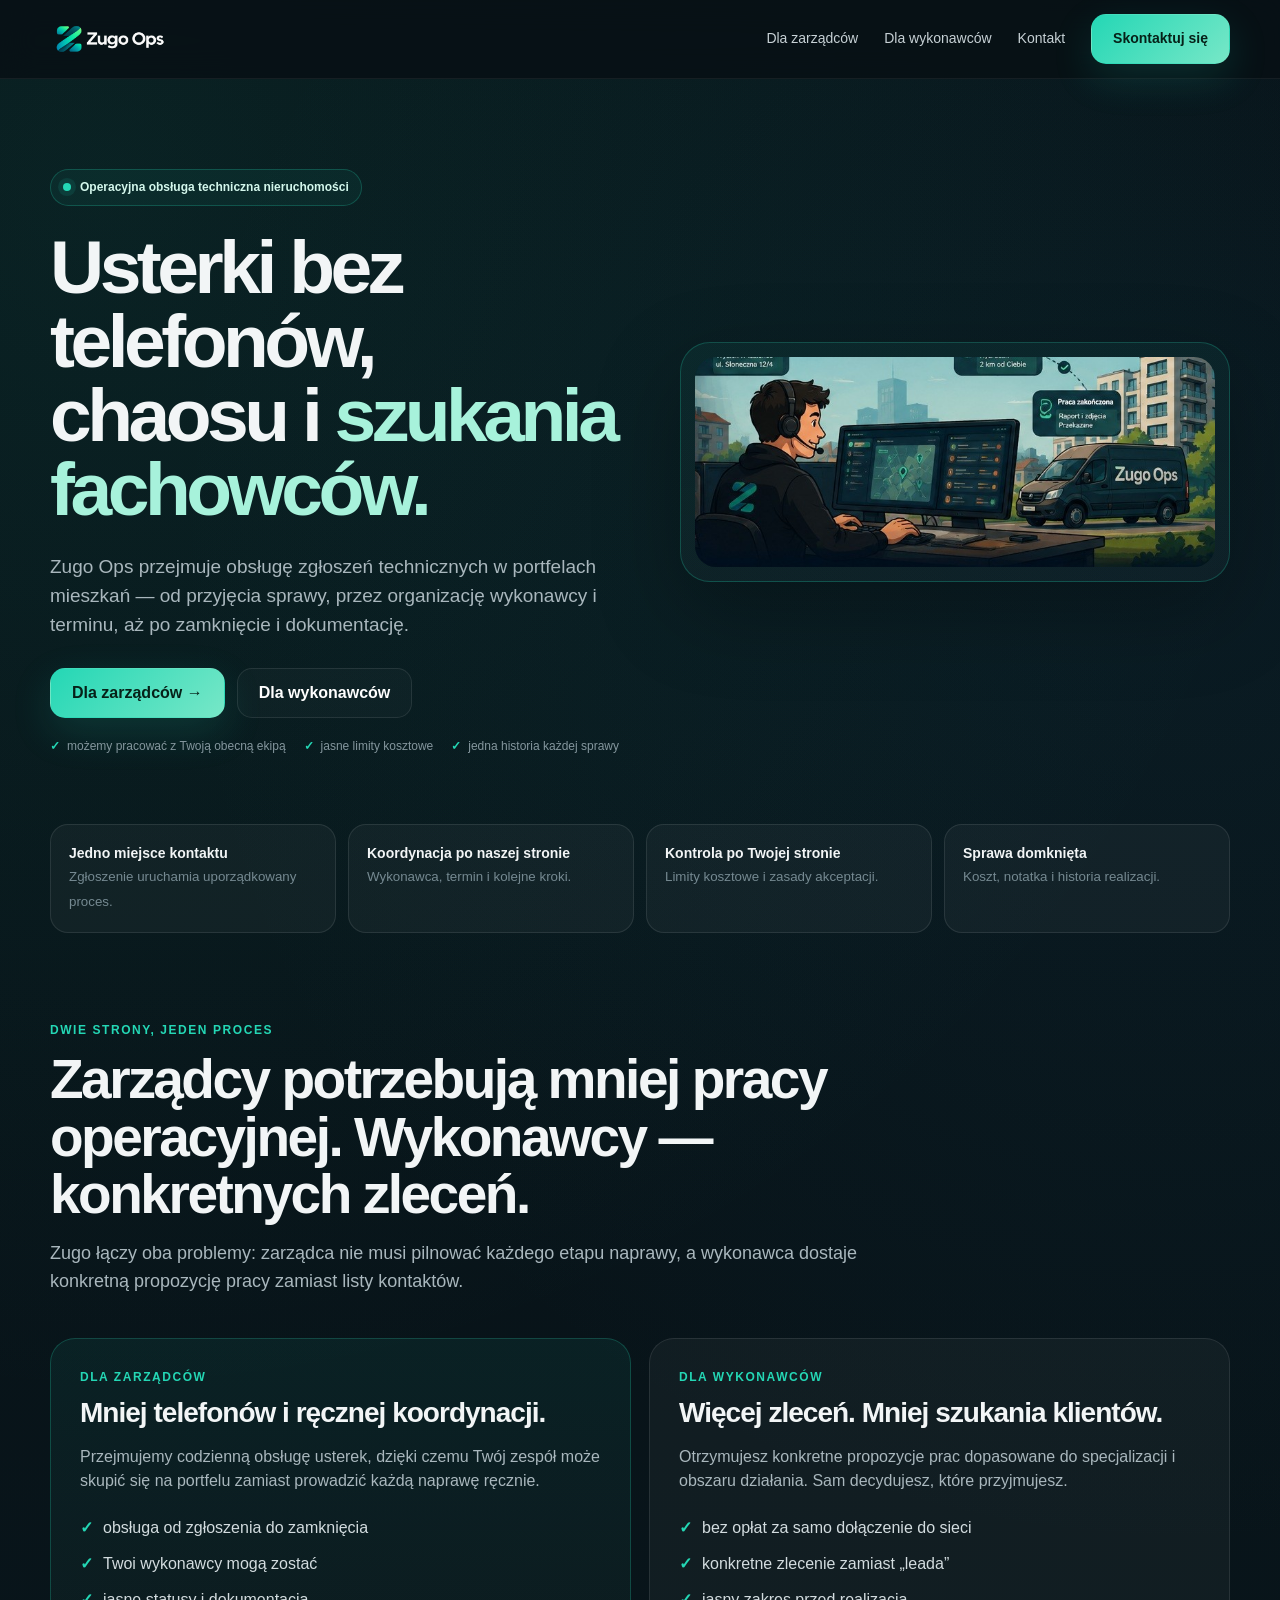
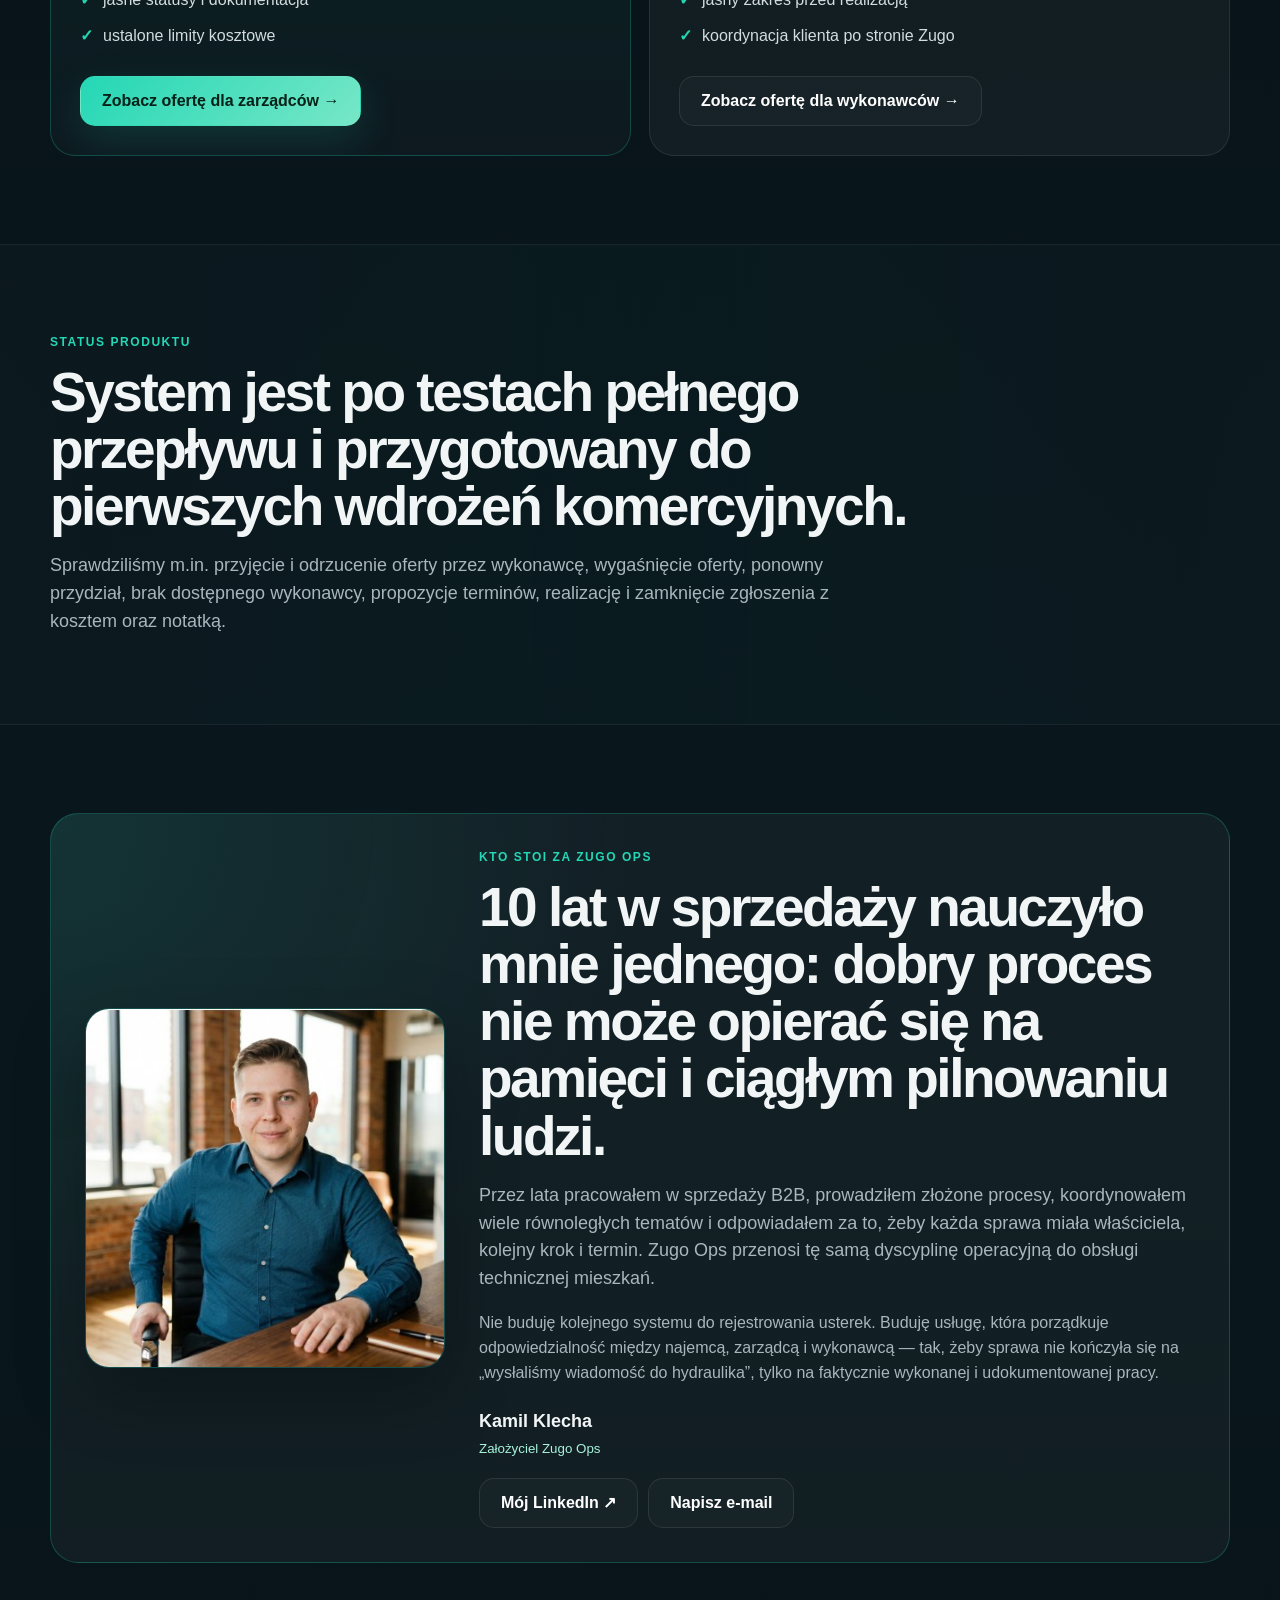
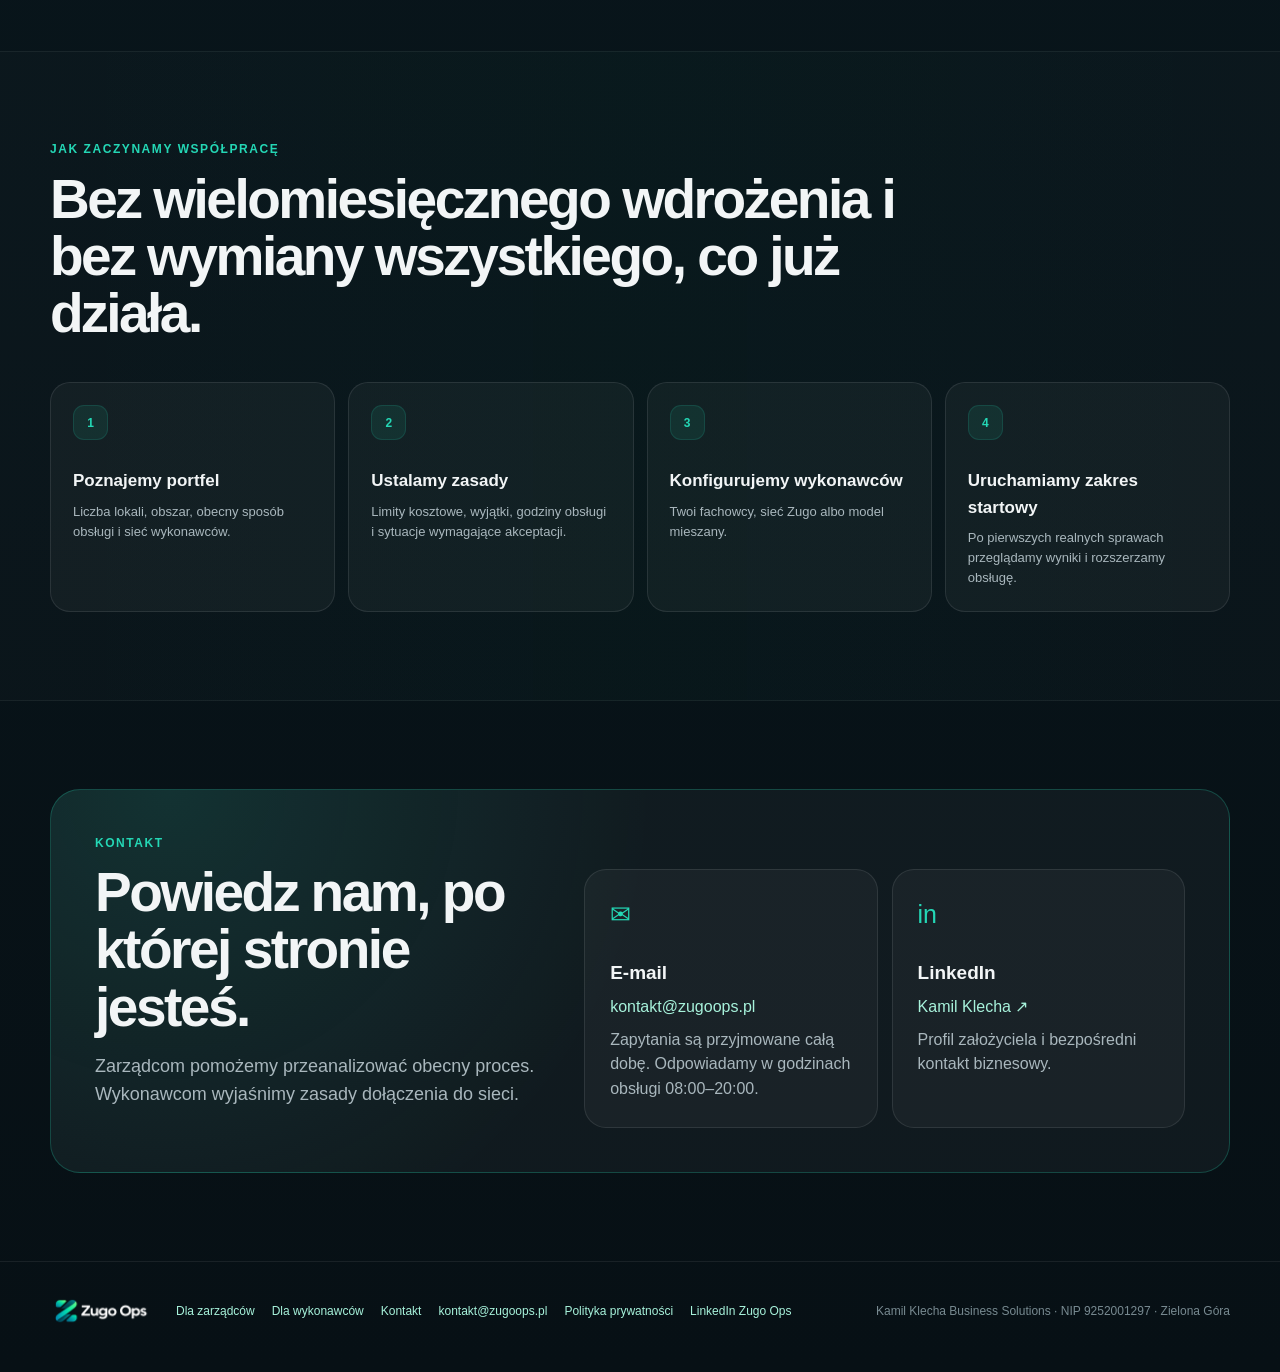
==== index.html @ f0e11c83 "yes" ====
<!doctype html><html lang="pl"><head>
<meta charset="utf-8">
<meta name="viewport" content="width=device-width,initial-scale=1">
<title>Zugo Ops — operacyjna obsługa usterek dla najmu</title>
<meta name="description" content="Zugo Ops przejmuje obsługę usterek w portfelach mieszkań: zgłoszenie, wykonawca, termin, realizacja i zamknięcie sprawy.">
<meta name="theme-color" content="#071015">
<meta name="robots" content="index,follow,max-image-preview:large">
<link rel="canonical" href="https://zugoops.pl/">
<link rel="stylesheet" href="/styles.css">
<link rel="icon" type="image/png" sizes="64x64" href="/favicon-64.png">
<link rel="apple-touch-icon" href="/favicon.png">
<meta property="og:type" content="website">
<meta property="og:site_name" content="Zugo Ops">
<meta property="og:locale" content="pl_PL">
<meta property="og:title" content="Zugo Ops — operacyjna obsługa usterek dla najmu">
<meta property="og:description" content="Zugo Ops przejmuje obsługę usterek w portfelach mieszkań: zgłoszenie, wykonawca, termin, realizacja i zamknięcie sprawy.">
<meta property="og:url" content="https://zugoops.pl/">
<meta property="og:image" content="https://zugoops.pl/og-image.png">
<meta property="og:image:width" content="1200">
<meta property="og:image:height" content="630">
<meta name="twitter:card" content="summary_large_image">
<meta name="twitter:title" content="Zugo Ops — operacyjna obsługa usterek dla najmu">
<meta name="twitter:description" content="Zugo Ops przejmuje obsługę usterek w portfelach mieszkań: zgłoszenie, wykonawca, termin, realizacja i zamknięcie sprawy.">
<meta name="twitter:image" content="https://zugoops.pl/og-image.png">
<script type="application/ld+json">{"@context": "https://schema.org", "@type": "ProfessionalService", "@id": "https://zugoops.pl/#organization", "name": "Zugo Ops", "legalName": "Kamil Klecha Business Solutions", "url": "https://zugoops.pl/", "logo": "https://zugoops.pl/zugo-logo.png", "image": "https://zugoops.pl/og-image.png", "email": "kontakt@zugoops.pl", "taxID": "9252001297", "areaServed": {"@type": "AdministrativeArea", "name": "Zielona Góra i uzgodnione lokalizacje w Polsce"}, "address": {"@type": "PostalAddress", "addressLocality": "Zielona Góra", "addressCountry": "PL"}, "founder": {"@type": "Person", "name": "Kamil Klecha", "url": "https://www.linkedin.com/in/kamil-klecha/"}, "sameAs": ["https://www.linkedin.com/company/zugoapp"]}</script>
<script defer src="/site.js"></script>
</head><body><nav class="nav">
<div class="wrap navin">
<a class="brand" href="/" aria-label="Zugo Ops — strona główna">
<img class="logo" src="/zugo-logo.png" width="210" height="70" alt="Zugo Ops">
</a>
<div class="links"><a class="" href="/zarzadcy/">Dla zarządców</a><a class="" href="/wykonawcy/">Dla wykonawców</a><a class="" href="/kontakt/">Kontakt</a><a class="btn primary" href="/kontakt/">Skontaktuj się</a></div>
<button class="menuToggle" type="button" aria-expanded="false" aria-controls="mobileMenu" aria-label="Otwórz menu">
<span></span><span></span><span></span>
</button>
</div>
<div class="mobileMenu" id="mobileMenu"><a href="/zarzadcy/">Dla zarządców</a><a href="/wykonawcy/">Dla wykonawców</a><a href="/kontakt/">Kontakt</a><a class="btn primary" href="/kontakt/">Skontaktuj się</a></div>
</nav>
<header class="hero"><div class="wrap heroGrid">
<div><div class="eyebrow">Operacyjna obsługa techniczna nieruchomości</div>
<h1>Usterki bez telefonów, chaosu i <span class="accent">szukania fachowców.</span></h1>
<p>Zugo Ops przejmuje obsługę zgłoszeń technicznych w portfelach mieszkań — od przyjęcia sprawy, przez organizację wykonawcy i terminu, aż po zamknięcie i dokumentację.</p>
<div class="actions"><a class="btn primary" href="/zarzadcy/">Dla zarządców →</a><a class="btn secondary" href="/wykonawcy/">Dla wykonawców</a></div>
<div class="micro"><span>możemy pracować z Twoją obecną ekipą</span><span>jasne limity kosztowe</span><span>jedna historia każdej sprawy</span></div>
</div>
<div class="heroVisual"><img src="/hero-cartoon.jpg" width="755" height="305" alt="Koordynator Zugo Ops obsługujący zgłoszenia techniczne"></div>
</div></header>

<section class="strip"><div class="wrap valueStrip">
<div class="value"><b>Jedno miejsce kontaktu</b><small>Zgłoszenie uruchamia uporządkowany proces.</small></div>
<div class="value"><b>Koordynacja po naszej stronie</b><small>Wykonawca, termin i kolejne kroki.</small></div>
<div class="value"><b>Kontrola po Twojej stronie</b><small>Limity kosztowe i zasady akceptacji.</small></div>
<div class="value"><b>Sprawa domknięta</b><small>Koszt, notatka i historia realizacji.</small></div>
</div></section>

<section><div class="wrap"><div class="kicker">Dwie strony, jeden proces</div>
<h2>Zarządcy potrzebują mniej pracy operacyjnej. Wykonawcy — konkretnych zleceń.</h2>
<p class="lead">Zugo łączy oba problemy: zarządca nie musi pilnować każdego etapu naprawy, a wykonawca dostaje konkretną propozycję pracy zamiast listy kontaktów.</p>
<div class="split">
<div class="side mint"><div class="kicker">Dla zarządców</div><h3>Mniej telefonów i ręcznej koordynacji.</h3>
<p>Przejmujemy codzienną obsługę usterek, dzięki czemu Twój zespół może skupić się na portfelu zamiast prowadzić każdą naprawę ręcznie.</p>
<div class="checks"><div>obsługa od zgłoszenia do zamknięcia</div><div>Twoi wykonawcy mogą zostać</div><div>jasne statusy i dokumentacja</div><div>ustalone limity kosztowe</div></div>
<div class="actions"><a class="btn primary" href="/zarzadcy/">Zobacz ofertę dla zarządców →</a></div></div>
<div class="side"><div class="kicker">Dla wykonawców</div><h3>Więcej zleceń. Mniej szukania klientów.</h3>
<p>Otrzymujesz konkretne propozycje prac dopasowane do specjalizacji i obszaru działania. Sam decydujesz, które przyjmujesz.</p>
<div class="checks"><div>bez opłat za samo dołączenie do sieci</div><div>konkretne zlecenie zamiast „leada”</div><div>jasny zakres przed realizacją</div><div>koordynacja klienta po stronie Zugo</div></div>
<div class="actions"><a class="btn secondary" href="/wykonawcy/">Zobacz ofertę dla wykonawców →</a></div></div>
</div></div></section>

<section class="band"><div class="wrap"><div class="kicker">Status produktu</div>
<h2>System jest po testach pełnego przepływu i przygotowany do pierwszych wdrożeń komercyjnych.</h2>
<p class="lead">Sprawdziliśmy m.in. przyjęcie i odrzucenie oferty przez wykonawcę, wygaśnięcie oferty, ponowny przydział, brak dostępnego wykonawcy, propozycje terminów, realizację i zamknięcie zgłoszenia z kosztem oraz notatką.</p>
</div></section>


<section><div class="wrap founderCard founderCardWithPhoto">
<div class="founderPhotoWrap">
  <img class="founderPhoto" src="/kamil-klecha.jpg" width="400" height="400" alt="Kamil Klecha — założyciel Zugo Ops">
</div>
<div>
  <div class="kicker">Kto stoi za Zugo Ops</div>
  <h2>10 lat w sprzedaży nauczyło mnie jednego: dobry proces nie może opierać się na pamięci i ciągłym pilnowaniu ludzi.</h2>
  <p class="lead">Przez lata pracowałem w sprzedaży B2B, prowadziłem złożone procesy, koordynowałem wiele równoległych tematów i odpowiadałem za to, żeby każda sprawa miała właściciela, kolejny krok i termin. Zugo Ops przenosi tę samą dyscyplinę operacyjną do obsługi technicznej mieszkań.</p>
  <p class="founderStory">Nie buduję kolejnego systemu do rejestrowania usterek. Buduję usługę, która porządkuje odpowiedzialność między najemcą, zarządcą i wykonawcą — tak, żeby sprawa nie kończyła się na „wysłaliśmy wiadomość do hydraulika”, tylko na faktycznie wykonanej i udokumentowanej pracy.</p>
  <div class="founderMeta"><b>Kamil Klecha</b><small>Założyciel Zugo Ops</small></div>
  <div class="founderLinks">
    <a class="btn secondary" href="https://www.linkedin.com/in/kamil-klecha/" target="_blank" rel="noopener">Mój LinkedIn ↗</a>
    <a class="btn secondary" href="mailto:kontakt@zugoops.pl">Napisz e-mail</a>
  </div>
</div>
</div></section>


<section class="band"><div class="wrap"><div class="kicker">Jak zaczynamy współpracę</div>
<h2>Bez wielomiesięcznego wdrożenia i bez wymiany wszystkiego, co już działa.</h2>
<div class="startGrid">
<div class="startCard"><div class="num">1</div><h3>Poznajemy portfel</h3><p>Liczba lokali, obszar, obecny sposób obsługi i sieć wykonawców.</p></div>
<div class="startCard"><div class="num">2</div><h3>Ustalamy zasady</h3><p>Limity kosztowe, wyjątki, godziny obsługi i sytuacje wymagające akceptacji.</p></div>
<div class="startCard"><div class="num">3</div><h3>Konfigurujemy wykonawców</h3><p>Twoi fachowcy, sieć Zugo albo model mieszany.</p></div>
<div class="startCard"><div class="num">4</div><h3>Uruchamiamy zakres startowy</h3><p>Po pierwszych realnych sprawach przeglądamy wyniki i rozszerzamy obsługę.</p></div>
</div></div></section>

<section><div class="wrap ctaBox"><div class="ctaGrid">
<div><div class="kicker">Kontakt</div><h2>Powiedz nam, po której stronie jesteś.</h2><p class="lead">Zarządcom pomożemy przeanalizować obecny proces. Wykonawcom wyjaśnimy zasady dołączenia do sieci.</p></div>
<div class="contactGrid">
<div class="contactCard"><div class="icon">✉</div><b>E-mail</b><a href="mailto:kontakt@zugoops.pl">kontakt@zugoops.pl</a><p>Zapytania są przyjmowane całą dobę. Odpowiadamy w godzinach obsługi 08:00–20:00.</p></div>
<div class="contactCard"><div class="icon">in</div><b>LinkedIn</b><a href="https://www.linkedin.com/in/kamil-klecha/" target="_blank" rel="noopener">Kamil Klecha ↗</a><p>Profil założyciela i bezpośredni kontakt biznesowy.</p></div>
</div></div></div></section>
<footer>
<div class="wrap foot">
<img class="footLogo" src="/zugo-logo.png" width="168" height="56" alt="Zugo Ops">
<div class="footlinks">
<a href="/zarzadcy/">Dla zarządców</a>
<a href="/wykonawcy/">Dla wykonawców</a>
<a href="/kontakt/">Kontakt</a>
<a href="mailto:kontakt@zugoops.pl">kontakt@zugoops.pl</a>
<a href="/polityka-prywatnosci/">Polityka prywatności</a>
<a href="https://www.linkedin.com/company/zugoapp" target="_blank" rel="noopener">LinkedIn Zugo Ops</a>
</div>
<div class="companyLine">Kamil Klecha Business Solutions · NIP 9252001297 · Zielona Góra</div>
</div>
</footer></body></html>
---- styles.css ----
:root{
 --bg:#071015;--bg2:#09171d;--surface:#0f222b;--surface2:#0b181e;
 --text:#f2f5f6;--muted:#a9b7bd;--dim:#758991;--mint:#24d7b5;--mint2:#a7f2db;
 --red:#ff6b63;--amber:#ffcb66;--line:rgba(255,255,255,.095);--lineMint:rgba(36,215,181,.24);
 --card:rgba(255,255,255,.038);--max:1180px;
}
*{box-sizing:border-box}html{scroll-behavior:smooth}body{margin:0;font-family:Inter,ui-sans-serif,-apple-system,BlinkMacSystemFont,"Segoe UI",sans-serif;background:radial-gradient(circle at 8% 4%,rgba(36,215,181,.09),transparent 27%),radial-gradient(circle at 92% 12%,rgba(35,118,148,.10),transparent 24%),linear-gradient(180deg,var(--bg),var(--bg2) 55%,var(--bg));color:var(--text);line-height:1.55;-webkit-font-smoothing:antialiased}
a{color:inherit;text-decoration:none}img{display:block;max-width:100%}.wrap{width:min(calc(100% - 40px),var(--max));margin:auto}
.nav{position:sticky;top:0;z-index:80;border-bottom:1px solid rgba(255,255,255,.06);background:rgba(7,16,21,.88);backdrop-filter:blur(16px)}
.navin{height:78px;display:flex;align-items:center;justify-content:space-between;gap:24px}.brand{display:flex;align-items:center}.logo{height:40px;width:auto}.links{display:flex;gap:26px;align-items:center;font-size:14px;color:#c7d1d5}.links a:hover,.links a.active{color:#fff}.links a.active{position:relative}.links a.active:after{content:"";position:absolute;left:0;right:0;bottom:-10px;height:2px;background:var(--mint);border-radius:2px}
.menuToggle{display:none;width:44px;height:44px;border:1px solid var(--line);border-radius:13px;background:rgba(255,255,255,.035);padding:10px;cursor:pointer}.menuToggle span{display:block;height:2px;background:#fff;margin:5px 0;border-radius:2px}.mobileMenu{display:none}
.btn{display:inline-flex;align-items:center;justify-content:center;gap:8px;min-height:50px;padding:0 21px;border-radius:15px;border:1px solid transparent;font-weight:800;transition:.18s ease;cursor:pointer}.btn:hover{transform:translateY(-1px)}.primary{background:linear-gradient(135deg,var(--mint),#77e7c7);color:#062118;box-shadow:0 14px 40px rgba(36,215,181,.15)}.secondary{background:rgba(255,255,255,.025);border-color:var(--line);color:#fff}.textLink{color:var(--mint2);text-decoration:underline;text-underline-offset:3px}
.hero{padding:90px 0 68px}.heroGrid{display:grid;grid-template-columns:1.02fr .98fr;gap:58px;align-items:center}.heroTextOnly{max-width:880px}
.eyebrow{display:inline-flex;align-items:center;gap:9px;padding:8px 12px;border:1px solid var(--lineMint);background:rgba(36,215,181,.055);border-radius:999px;color:#d4f7ec;font-size:12px;font-weight:850;margin-bottom:24px}.eyebrow:before{content:"";width:8px;height:8px;border-radius:50%;background:var(--mint);box-shadow:0 0 0 5px rgba(36,215,181,.10)}
h1{font-size:clamp(48px,6vw,75px);line-height:.99;letter-spacing:-.06em;margin:0;font-weight:850}.accent{color:var(--mint2)}.hero p{font-size:19px;color:var(--muted);max-width:710px;margin:25px 0 0}.actions{display:flex;gap:12px;flex-wrap:wrap;margin-top:28px}.micro{display:flex;gap:18px;flex-wrap:wrap;margin-top:19px;font-size:12px;color:#84969d}.micro span:before{content:"✓";color:var(--mint);font-weight:900;margin-right:7px}
.heroVisual{position:relative;padding:14px;border:1px solid var(--lineMint);background:linear-gradient(180deg,rgba(36,215,181,.055),rgba(255,255,255,.02));border-radius:30px;box-shadow:0 30px 85px rgba(0,0,0,.28);overflow:hidden}.heroVisual img{width:100%;height:auto;border-radius:21px}
section{padding:88px 0}.strip{padding:0}.kicker{text-transform:uppercase;letter-spacing:.13em;font-size:12px;font-weight:900;color:var(--mint);margin-bottom:12px}h2{font-size:clamp(36px,4.5vw,55px);line-height:1.04;letter-spacing:-.045em;margin:0;max-width:900px}.lead{font-size:18px;color:var(--muted);max-width:810px;margin:17px 0 0}
.valueStrip{display:grid;grid-template-columns:repeat(4,1fr);gap:12px}.value{border:1px solid var(--line);background:var(--card);border-radius:18px;padding:18px}.value b{display:block;font-size:14px}.value small{color:var(--dim)}
.split{display:grid;grid-template-columns:1fr 1fr;gap:18px;margin-top:42px}.side{border:1px solid var(--line);background:var(--card);border-radius:25px;padding:29px;position:relative;overflow:hidden}.side.mint{border-color:var(--lineMint);background:linear-gradient(180deg,rgba(36,215,181,.07),rgba(255,255,255,.025))}.side h3{font-size:28px;line-height:1.08;letter-spacing:-.035em;margin:0 0 13px}.side p{color:var(--muted)}
.checks{display:grid;gap:11px;margin-top:22px;color:#d3dcdf}.checks div{display:flex;gap:10px}.checks div:before{content:"✓";color:var(--mint);font-weight:900}.checks.red div:before{content:"×";color:var(--red)}
.band{border-top:1px solid rgba(255,255,255,.06);border-bottom:1px solid rgba(255,255,255,.06);background:linear-gradient(90deg,rgba(255,255,255,.012),rgba(36,215,181,.025),rgba(255,255,255,.012))}
.flow{display:grid;grid-template-columns:repeat(5,1fr);gap:12px;margin-top:42px}.step{border:1px solid var(--line);border-radius:20px;background:var(--card);padding:21px;min-height:185px;position:relative}.step:not(:last-child):after{content:"→";position:absolute;right:-19px;top:48%;z-index:2;color:var(--mint);font-size:18px}.num{width:35px;height:35px;border-radius:11px;display:grid;place-items:center;background:rgba(36,215,181,.09);border:1px solid rgba(36,215,181,.14);color:var(--mint);font-size:12px;font-weight:900}.step h3{font-size:17px;margin:27px 0 7px}.step p{font-size:13px;color:var(--muted);margin:0}
.promise{display:grid;grid-template-columns:.92fr 1.08fr;gap:50px;align-items:start}.promiseGrid{display:grid;grid-template-columns:1fr 1fr;gap:12px}.promiseItem{border:1px solid var(--line);background:var(--card);padding:17px;border-radius:17px}.promiseItem b{display:block;font-size:14px;margin-bottom:4px}.promiseItem small{color:var(--dim)}
.startGrid{display:grid;grid-template-columns:repeat(4,1fr);gap:13px;margin-top:40px}.startCard{padding:22px;border:1px solid var(--line);background:var(--card);border-radius:20px}.startCard .num{margin-bottom:28px}.startCard h3{font-size:17px;margin:0 0 7px}.startCard p{font-size:13px;color:var(--muted);margin:0}
.founderCard{display:grid;grid-template-columns:.72fr 1.28fr;gap:34px;align-items:start;border:1px solid var(--lineMint);background:radial-gradient(circle at 0 0,rgba(36,215,181,.11),transparent 42%),var(--card);border-radius:28px;padding:34px}.founderFacts{display:grid;gap:12px}.founderFact{border:1px solid var(--line);background:rgba(255,255,255,.02);border-radius:17px;padding:18px}.founderFact b{display:block;font-size:14px}.founderFact small{color:var(--dim)}.founderMeta{margin-top:22px}.founderMeta b{display:block;font-size:18px}.founderMeta small{color:var(--mint2)}.founderLinks{display:flex;gap:10px;flex-wrap:wrap;margin-top:18px}
.opsGrid{display:grid;grid-template-columns:repeat(3,1fr);gap:13px;margin-top:38px}.opsCard{border:1px solid var(--line);background:var(--card);border-radius:20px;padding:22px}.opsCard b{display:block;margin-bottom:7px}.opsCard p{margin:0;color:var(--muted);font-size:14px}.opsCard strong{color:var(--mint2)}
.qaGrid{display:grid;grid-template-columns:repeat(2,1fr);gap:14px;margin-top:36px}.screen{border:1px solid var(--line);background:#08141a;border-radius:22px;overflow:hidden;box-shadow:0 18px 55px rgba(0,0,0,.22)}.screenBar{padding:12px 15px;border-bottom:1px solid var(--line);display:flex;justify-content:space-between;color:var(--dim);font-size:11px}.screenBody{padding:18px}.message{padding:13px 14px;border-radius:14px;background:#10242c;border:1px solid #1b3942;margin-bottom:10px;font-size:13px}.message b{color:#fff}.message.good{border-color:rgba(36,215,181,.25);background:rgba(36,215,181,.06)}.message.warn{border-color:rgba(255,203,102,.25);background:rgba(255,203,102,.05)}.screenNote{font-size:11px;color:var(--dim);margin-top:11px}
.faq{display:grid;gap:10px;margin-top:35px;max-width:1000px}details{border:1px solid var(--line);border-radius:17px;background:var(--card);padding:18px 20px}summary{cursor:pointer;list-style:none;font-weight:800;display:flex;justify-content:space-between;gap:20px}summary::-webkit-details-marker{display:none}summary:after{content:"+";color:var(--mint);font-size:20px}details[open] summary:after{content:"−"}details p{color:var(--muted);margin:13px 0 0}
.ctaBox{border:1px solid var(--lineMint);border-radius:30px;background:radial-gradient(circle at 10% 0,rgba(36,215,181,.12),transparent 43%),var(--card);padding:44px}.ctaGrid{display:grid;grid-template-columns:.85fr 1.15fr;gap:45px;align-items:start}
.form{display:grid;grid-template-columns:1fr 1fr;gap:13px}.field{display:grid;gap:6px}.full{grid-column:1/-1}.field label{font-size:12px;font-weight:800;color:#cbd6da}.field input,.field select,.field textarea{width:100%;border:1px solid rgba(255,255,255,.11);background:#0b181e;color:var(--text);border-radius:13px;padding:13px 14px;font:inherit;outline:none}.field input,.field select{min-height:49px}.field textarea{min-height:108px;resize:vertical}.field input:focus,.field select:focus,.field textarea:focus{border-color:rgba(36,215,181,.55);box-shadow:0 0 0 3px rgba(36,215,181,.08)}.field input::placeholder,.field textarea::placeholder{color:#657a82}.hint,.legalNotice{grid-column:1/-1;color:#70838b;font-size:11px}.legalNotice a{color:var(--mint2);text-decoration:underline;text-underline-offset:2px}.formActions{grid-column:1/-1;display:flex;align-items:center;gap:12px;flex-wrap:wrap}.formStatus{font-size:12px;color:var(--muted)}.formStatus.error{color:#ff9993}.formStatus.success{color:var(--mint2)}
.contactGrid{display:grid;grid-template-columns:1fr 1fr;gap:14px;margin-top:35px}.contactCard{border:1px solid var(--line);background:var(--card);border-radius:22px;padding:25px}.contactCard .icon{font-size:25px;color:var(--mint);margin-bottom:25px}.contactCard b{display:block;font-size:19px}.contactCard a{display:inline-block;color:var(--mint2);margin-top:7px}.contactCard p{color:var(--muted);margin:8px 0 0}
.legalPage{max-width:900px}.legalPage h2{font-size:28px;margin:38px 0 13px}.legalPage h3{font-size:18px;margin:28px 0 8px}.legalPage p,.legalPage li{color:var(--muted)}.legalPage ul{padding-left:20px}.legalPage strong{color:var(--text)}
.notFound{min-height:65vh;display:grid;place-items:center;text-align:center}.notFound .code{font-size:clamp(80px,14vw,160px);font-weight:900;letter-spacing:-.08em;color:rgba(167,242,219,.12);line-height:.8}
footer{border-top:1px solid rgba(255,255,255,.07);padding:32px 0 44px;color:#788a91;font-size:12px}.foot{display:grid;grid-template-columns:auto 1fr auto;align-items:center;gap:24px}.footLogo{height:34px;width:auto}.footlinks{display:flex;gap:17px;flex-wrap:wrap}.foot a{color:#a7f2db}.companyLine{text-align:right}
@media(max-width:950px){.links{display:none}.menuToggle{display:block}.mobileMenu.open{display:flex;flex-direction:column;gap:4px;padding:8px 20px 18px;border-top:1px solid var(--line)}.mobileMenu a{padding:12px 4px;color:#d5dfe2}.mobileMenu .btn{margin-top:8px}.heroGrid,.promise,.ctaGrid,.founderCard{grid-template-columns:1fr}.valueStrip,.flow,.startGrid,.opsGrid{grid-template-columns:1fr 1fr}.step:after{display:none}.foot{grid-template-columns:1fr}.companyLine{text-align:left}}
@media(max-width:650px){.wrap{width:min(calc(100% - 28px),var(--max))}.navin{height:68px}.logo{height:34px}.hero{padding-top:62px}h1{font-size:47px}.hero p,.lead{font-size:17px}section{padding:70px 0}.valueStrip,.split,.flow,.startGrid,.opsGrid,.qaGrid,.promiseGrid,.form,.contactGrid{grid-template-columns:1fr}.full,.hint,.legalNotice,.formActions{grid-column:1}.ctaBox{padding:29px 21px}.footlinks{display:grid;gap:10px}.heroVisual{padding:10px}}


/* Founder photo + narrative section */
.founderCardWithPhoto{
  grid-template-columns:360px 1fr;
  align-items:center;
}
.founderPhotoWrap{
  border-radius:24px;
  overflow:hidden;
  border:1px solid var(--lineMint);
  background:var(--surface);
  box-shadow:0 24px 70px rgba(0,0,0,.28);
}
.founderPhoto{
  width:100%;
  height:auto;
  aspect-ratio:1/1;
  object-fit:cover;
  object-position:center;
}
.founderStory{
  color:var(--muted);
  font-size:16px;
  margin:18px 0 0;
  max-width:760px;
}
@media(max-width:950px){
  .founderCardWithPhoto{grid-template-columns:1fr}
  .founderPhotoWrap{max-width:420px}
}
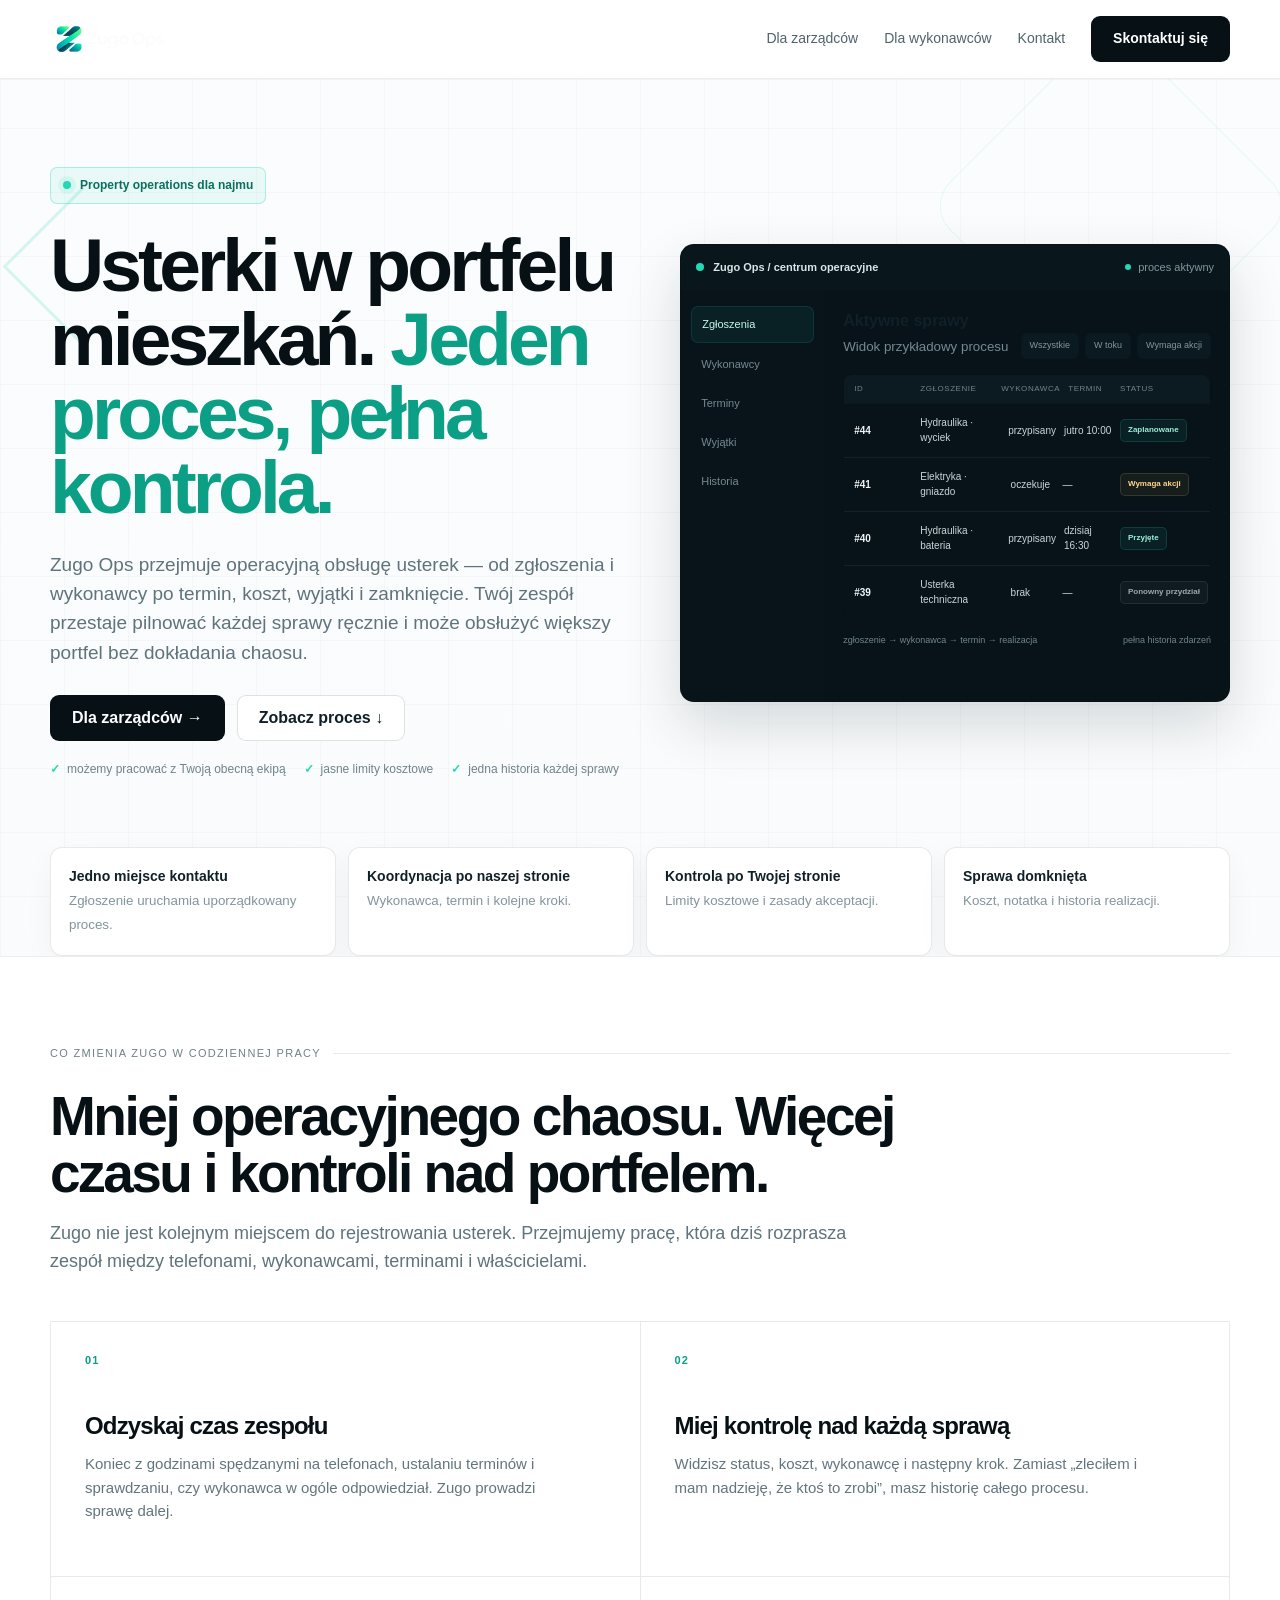
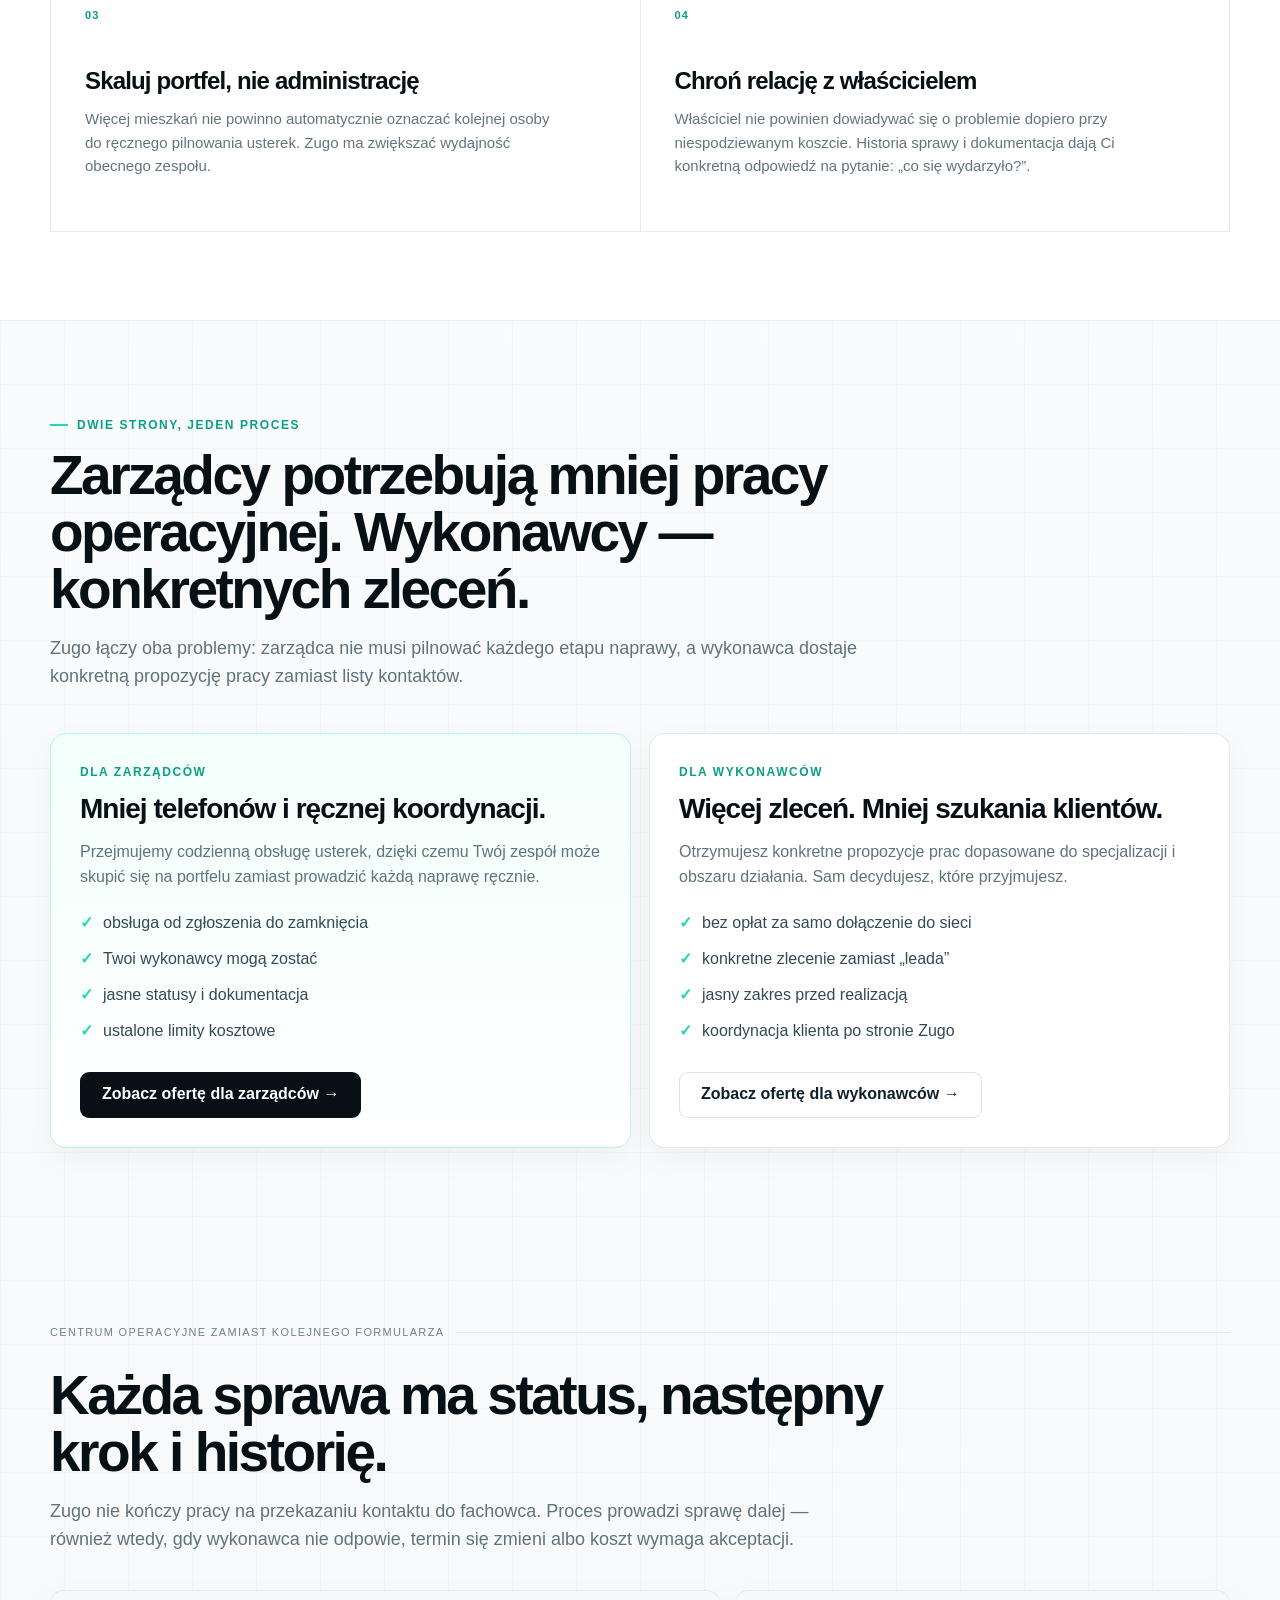
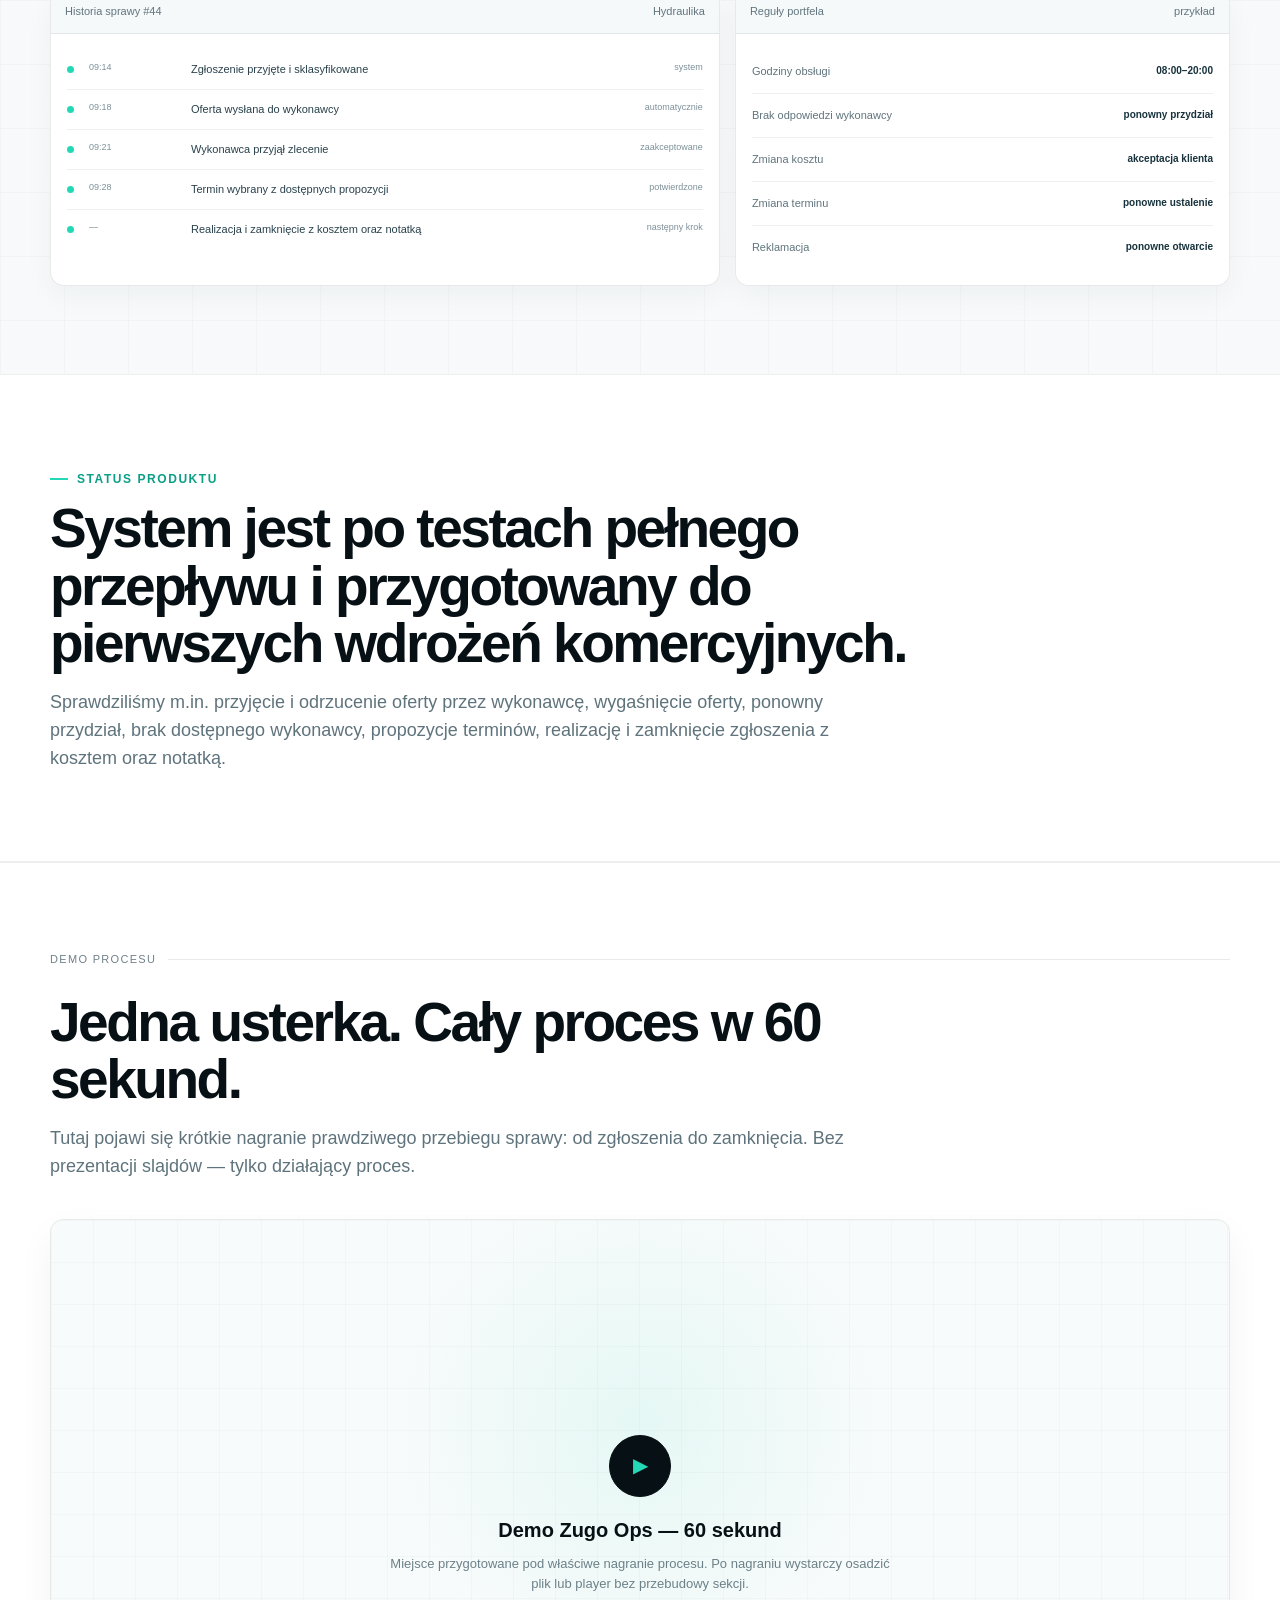
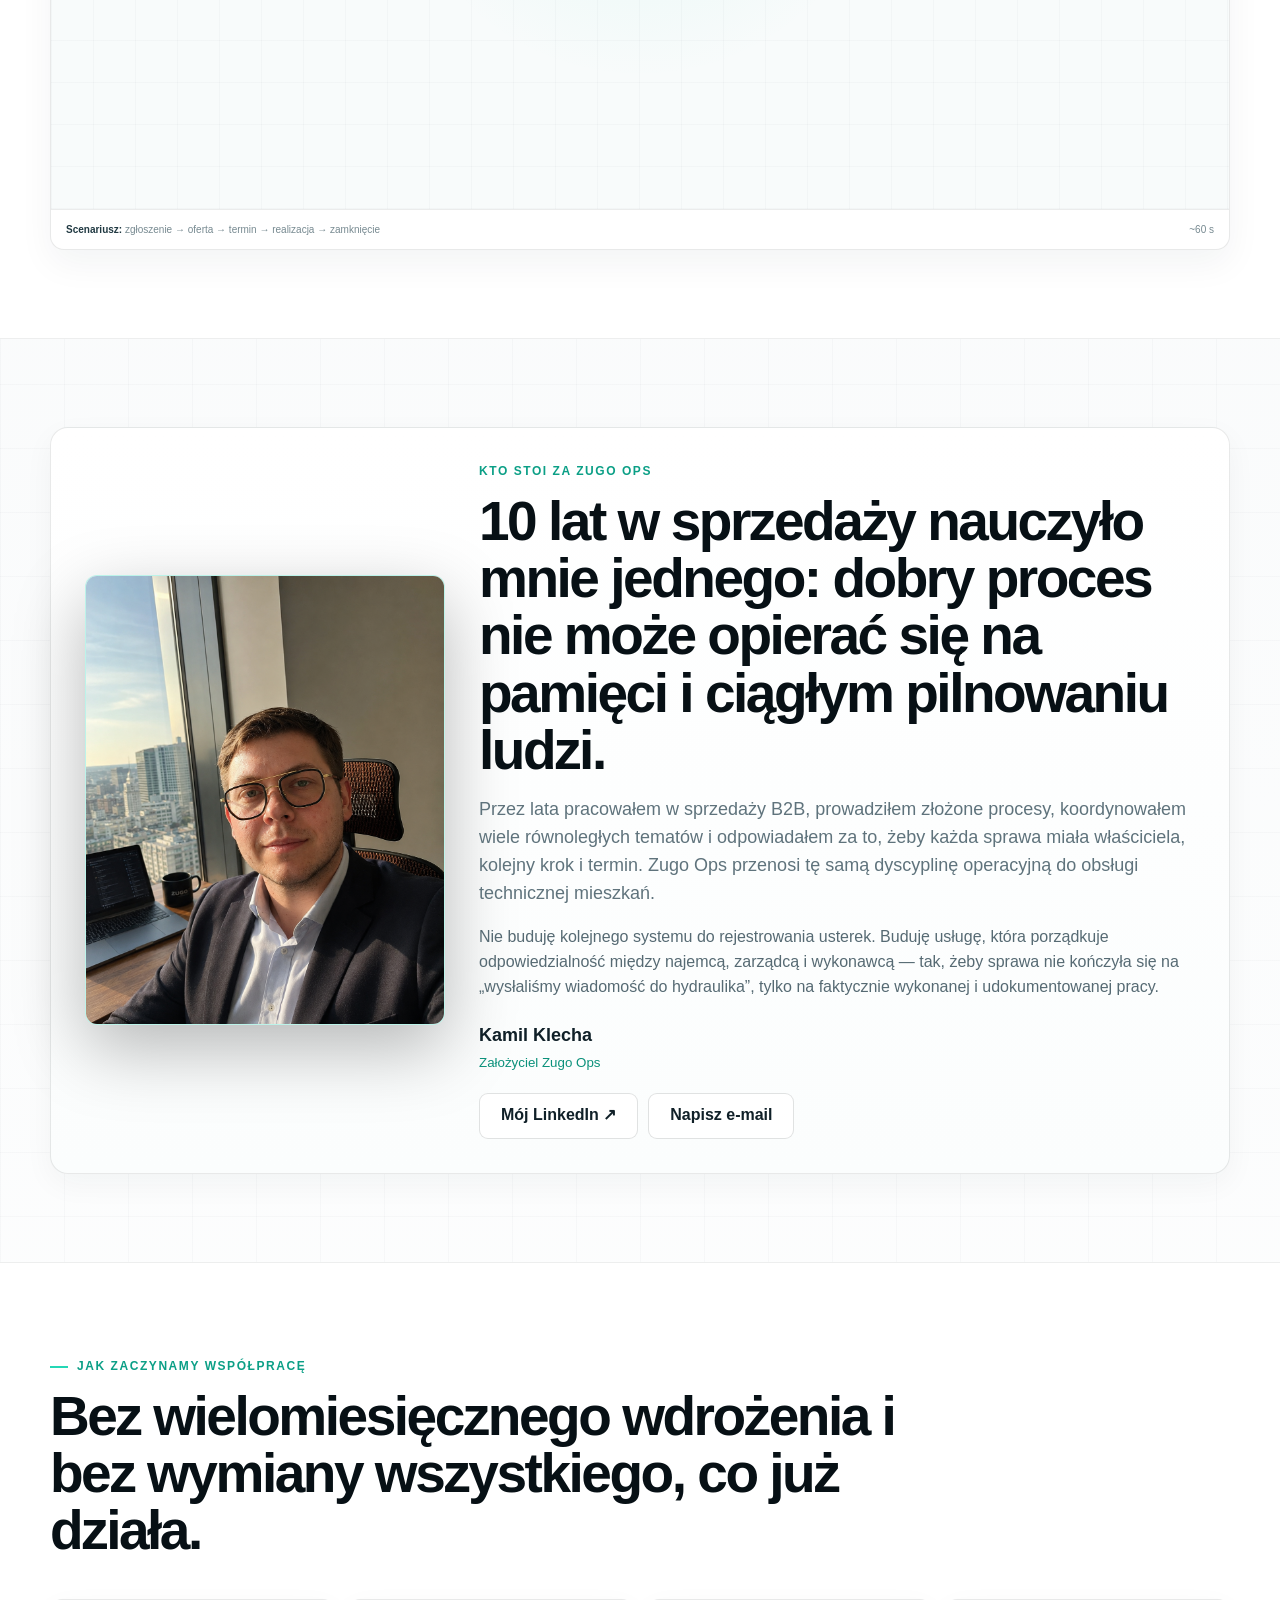
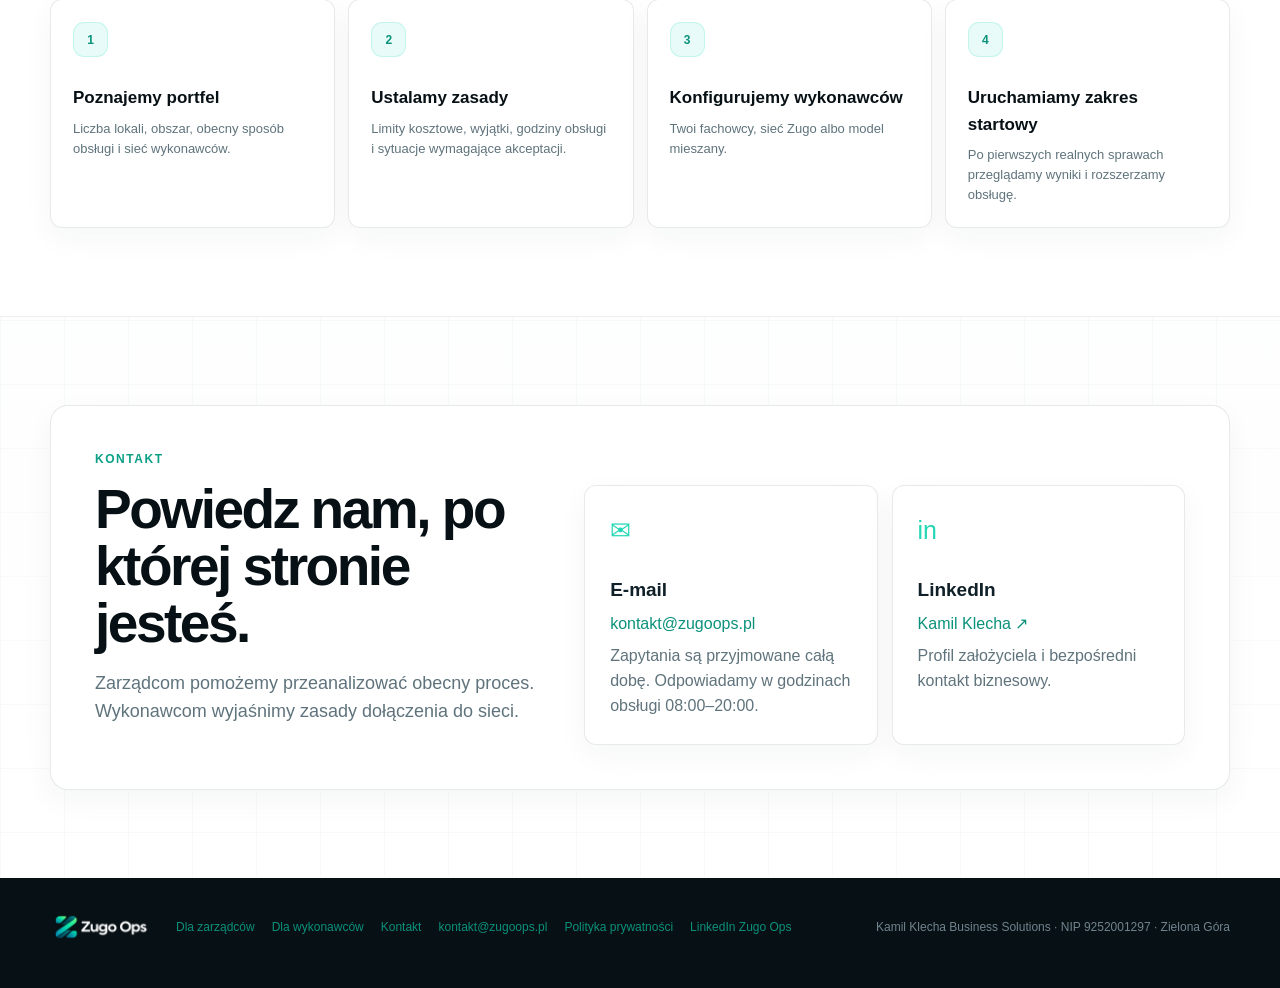
==== commit 024a079c: "ea" ====
--- a/index.html
+++ b/index.html
@@ -37,13 +37,41 @@
 <div class="mobileMenu" id="mobileMenu"><a href="/zarzadcy/">Dla zarządców</a><a href="/wykonawcy/">Dla wykonawców</a><a href="/kontakt/">Kontakt</a><a class="btn primary" href="/kontakt/">Skontaktuj się</a></div>
 </nav>
 <header class="hero"><div class="wrap heroGrid">
-<div><div class="eyebrow">Operacyjna obsługa techniczna nieruchomości</div>
-<h1>Usterki bez telefonów, chaosu i <span class="accent">szukania fachowców.</span></h1>
-<p>Zugo Ops przejmuje obsługę zgłoszeń technicznych w portfelach mieszkań — od przyjęcia sprawy, przez organizację wykonawcy i terminu, aż po zamknięcie i dokumentację.</p>
-<div class="actions"><a class="btn primary" href="/zarzadcy/">Dla zarządców →</a><a class="btn secondary" href="/wykonawcy/">Dla wykonawców</a></div>
+<div><div class="eyebrow">Property operations dla najmu</div>
+<h1>Usterki w portfelu mieszkań. <span class="accent">Jeden proces, pełna kontrola.</span></h1>
+<p>Zugo Ops przejmuje operacyjną obsługę usterek — od zgłoszenia i wykonawcy po termin, koszt, wyjątki i zamknięcie. Twój zespół przestaje pilnować każdej sprawy ręcznie i może obsłużyć większy portfel bez dokładania chaosu.</p>
+<div class="actions"><a class="btn primary" href="/zarzadcy/">Dla zarządców →</a><a class="btn secondary" href="#demo">Zobacz proces ↓</a></div>
 <div class="micro"><span>możemy pracować z Twoją obecną ekipą</span><span>jasne limity kosztowe</span><span>jedna historia każdej sprawy</span></div>
 </div>
-<div class="heroVisual"><img src="/hero-cartoon.jpg" width="755" height="305" alt="Koordynator Zugo Ops obsługujący zgłoszenia techniczne"></div>
+<div class="opsConsole" aria-label="Przykładowy panel operacyjny Zugo Ops">
+<div class="consoleTop">
+  <div class="consoleBrand"><span class="consoleDot"></span>Zugo Ops / centrum operacyjne</div>
+  <div class="consoleLive">proces aktywny</div>
+</div>
+<div class="consoleShell">
+  <div class="consoleSide">
+    <div class="consoleSideLabel active">Zgłoszenia</div>
+    <div class="consoleSideLabel">Wykonawcy</div>
+    <div class="consoleSideLabel">Terminy</div>
+    <div class="consoleSideLabel">Wyjątki</div>
+    <div class="consoleSideLabel">Historia</div>
+  </div>
+  <div class="consoleMain">
+    <div class="consoleHeader">
+      <div><b>Aktywne sprawy</b><br><small>Widok przykładowy procesu</small></div>
+      <div class="consoleFilters"><span class="consoleFilter">Wszystkie</span><span class="consoleFilter">W toku</span><span class="consoleFilter">Wymaga akcji</span></div>
+    </div>
+    <div class="ticketTable">
+      <div class="ticketHead"><span>ID</span><span>Zgłoszenie</span><span>Wykonawca</span><span>Termin</span><span>Status</span></div>
+      <div class="ticketRow"><strong>#44</strong><span>Hydraulika · wyciek</span><span>przypisany</span><span>jutro 10:00</span><span class="statusChip green">Zaplanowane</span></div>
+      <div class="ticketRow"><strong>#41</strong><span>Elektryka · gniazdo</span><span>oczekuje</span><span>—</span><span class="statusChip amber">Wymaga akcji</span></div>
+      <div class="ticketRow"><strong>#40</strong><span>Hydraulika · bateria</span><span>przypisany</span><span>dzisiaj 16:30</span><span class="statusChip green">Przyjęte</span></div>
+      <div class="ticketRow"><strong>#39</strong><span>Usterka techniczna</span><span>brak</span><span>—</span><span class="statusChip gray">Ponowny przydział</span></div>
+    </div>
+    <div class="consoleFooter"><span>zgłoszenie → wykonawca → termin → realizacja</span><span>pełna historia zdarzeń</span></div>
+  </div>
+</div>
+</div>
 </div></header>
 
 <section class="strip"><div class="wrap valueStrip">
@@ -51,6 +79,39 @@
 <div class="value"><b>Koordynacja po naszej stronie</b><small>Wykonawca, termin i kolejne kroki.</small></div>
 <div class="value"><b>Kontrola po Twojej stronie</b><small>Limity kosztowe i zasady akceptacji.</small></div>
 <div class="value"><b>Sprawa domknięta</b><small>Koszt, notatka i historia realizacji.</small></div>
+</div></section>
+
+
+<section class="outcomesSection"><div class="wrap">
+<div class="sectionRule">co zmienia Zugo w codziennej pracy</div>
+<h2>Mniej operacyjnego chaosu. Więcej czasu i kontroli nad portfelem.</h2>
+<p class="lead">Zugo nie jest kolejnym miejscem do rejestrowania usterek. Przejmujemy pracę, która dziś rozprasza zespół między telefonami, wykonawcami, terminami i właścicielami.</p>
+
+<div class="outcomesGrid">
+  <article class="outcomeItem">
+    <span class="outcomeIndex">01</span>
+    <h3>Odzyskaj czas zespołu</h3>
+    <p>Koniec z godzinami spędzanymi na telefonach, ustalaniu terminów i sprawdzaniu, czy wykonawca w ogóle odpowiedział. Zugo prowadzi sprawę dalej.</p>
+  </article>
+
+  <article class="outcomeItem">
+    <span class="outcomeIndex">02</span>
+    <h3>Miej kontrolę nad każdą sprawą</h3>
+    <p>Widzisz status, koszt, wykonawcę i następny krok. Zamiast „zleciłem i mam nadzieję, że ktoś to zrobi”, masz historię całego procesu.</p>
+  </article>
+
+  <article class="outcomeItem">
+    <span class="outcomeIndex">03</span>
+    <h3>Skaluj portfel, nie administrację</h3>
+    <p>Więcej mieszkań nie powinno automatycznie oznaczać kolejnej osoby do ręcznego pilnowania usterek. Zugo ma zwiększać wydajność obecnego zespołu.</p>
+  </article>
+
+  <article class="outcomeItem">
+    <span class="outcomeIndex">04</span>
+    <h3>Chroń relację z właścicielem</h3>
+    <p>Właściciel nie powinien dowiadywać się o problemie dopiero przy niespodziewanym koszcie. Historia sprawy i dokumentacja dają Ci konkretną odpowiedź na pytanie: „co się wydarzyło?”.</p>
+  </article>
+</div>
 </div></section>
 
 <section><div class="wrap"><div class="kicker">Dwie strony, jeden proces</div>
@@ -67,15 +128,62 @@
 <div class="actions"><a class="btn secondary" href="/wykonawcy/">Zobacz ofertę dla wykonawców →</a></div></div>
 </div></div></section>
 
+
+<section><div class="wrap">
+<div class="sectionRule">centrum operacyjne zamiast kolejnego formularza</div>
+<h2>Każda sprawa ma status, następny krok i historię.</h2>
+<p class="lead">Zugo nie kończy pracy na przekazaniu kontaktu do fachowca. Proces prowadzi sprawę dalej — również wtedy, gdy wykonawca nie odpowie, termin się zmieni albo koszt wymaga akceptacji.</p>
+
+<div class="propFeatureGrid">
+  <div class="propPanel">
+    <div class="propPanelTitle"><span>Historia sprawy #44</span><span>Hydraulika</span></div>
+    <div class="propPanelBody">
+      <div class="activityItem"><span class="activityDot"></span><span class="activityTime">09:14</span><span class="activityText">Zgłoszenie przyjęte i sklasyfikowane</span><span class="activityMeta">system</span></div>
+      <div class="activityItem"><span class="activityDot"></span><span class="activityTime">09:18</span><span class="activityText">Oferta wysłana do wykonawcy</span><span class="activityMeta">automatycznie</span></div>
+      <div class="activityItem"><span class="activityDot"></span><span class="activityTime">09:21</span><span class="activityText">Wykonawca przyjął zlecenie</span><span class="activityMeta">zaakceptowane</span></div>
+      <div class="activityItem"><span class="activityDot"></span><span class="activityTime">09:28</span><span class="activityText">Termin wybrany z dostępnych propozycji</span><span class="activityMeta">potwierdzone</span></div>
+      <div class="activityItem"><span class="activityDot"></span><span class="activityTime">—</span><span class="activityText">Realizacja i zamknięcie z kosztem oraz notatką</span><span class="activityMeta">następny krok</span></div>
+    </div>
+  </div>
+  <div class="propPanel">
+    <div class="propPanelTitle"><span>Reguły portfela</span><span>przykład</span></div>
+    <div class="propPanelBody ruleRows">
+      <div class="ruleRow"><span>Godziny obsługi</span><b>08:00–20:00</b></div>
+      <div class="ruleRow"><span>Brak odpowiedzi wykonawcy</span><b>ponowny przydział</b></div>
+      <div class="ruleRow"><span>Zmiana kosztu</span><b>akceptacja klienta</b></div>
+      <div class="ruleRow"><span>Zmiana terminu</span><b>ponowne ustalenie</b></div>
+      <div class="ruleRow"><span>Reklamacja</span><b>ponowne otwarcie</b></div>
+    </div>
+  </div>
+</div>
+</div></section>
+
 <section class="band"><div class="wrap"><div class="kicker">Status produktu</div>
 <h2>System jest po testach pełnego przepływu i przygotowany do pierwszych wdrożeń komercyjnych.</h2>
 <p class="lead">Sprawdziliśmy m.in. przyjęcie i odrzucenie oferty przez wykonawcę, wygaśnięcie oferty, ponowny przydział, brak dostępnego wykonawcy, propozycje terminów, realizację i zamknięcie zgłoszenia z kosztem oraz notatką.</p>
 </div></section>
 
 
+
+<section class="band" id="demo"><div class="wrap">
+<div class="sectionRule">demo procesu</div>
+<h2>Jedna usterka. Cały proces w 60 sekund.</h2>
+<p class="lead">Tutaj pojawi się krótkie nagranie prawdziwego przebiegu sprawy: od zgłoszenia do zamknięcia. Bez prezentacji slajdów — tylko działający proces.</p>
+<div class="demoBlock">
+  <div class="demoVideoPlaceholder">
+    <div>
+      <div class="demoPlay">▶</div>
+      <b>Demo Zugo Ops — 60 sekund</b>
+      <p>Miejsce przygotowane pod właściwe nagranie procesu. Po nagraniu wystarczy osadzić plik lub player bez przebudowy sekcji.</p>
+    </div>
+  </div>
+  <div class="demoCaption"><span><strong>Scenariusz:</strong> zgłoszenie → oferta → termin → realizacja → zamknięcie</span><span>~60 s</span></div>
+</div>
+</div></section>
+
 <section><div class="wrap founderCard founderCardWithPhoto">
 <div class="founderPhotoWrap">
-  <img class="founderPhoto" src="/kamil-klecha.jpg" width="400" height="400" alt="Kamil Klecha — założyciel Zugo Ops">
+  <img class="founderPhoto" src="/kamil-klecha.png" width="1086" height="1448" alt="Kamil Klecha — założyciel Zugo Ops">
 </div>
 <div>
   <div class="kicker">Kto stoi za Zugo Ops</div>
--- a/styles.css
+++ b/styles.css
@@ -66,3 +66,507 @@
   .founderCardWithPhoto{grid-template-columns:1fr}
   .founderPhotoWrap{max-width:420px}
 }
+
+
+/* Founder photo v2 — original image, display crop only */
+.founderPhotoWrap{
+  aspect-ratio:4/5;
+  max-height:520px;
+}
+.founderPhoto{
+  width:100%;
+  height:100%;
+  aspect-ratio:auto;
+  object-fit:cover;
+  object-position:center 43%;
+}
+@media(max-width:950px){
+  .founderPhotoWrap{
+    aspect-ratio:4/5;
+    max-width:420px;
+  }
+}
+
+
+/* =========================================================
+   PROPTECH V4 — operational product visual language
+   Less "AI landing page", more property operations console.
+   ========================================================= */
+
+:root{
+  --radius-lg:16px;
+  --radius-md:11px;
+  --radius-sm:8px;
+  --console:#081319;
+  --console2:#0b1a21;
+  --hairline:rgba(255,255,255,.075);
+}
+
+/* De-glow / de-template */
+body{
+  background:
+    linear-gradient(rgba(255,255,255,.018) 1px, transparent 1px),
+    linear-gradient(90deg,rgba(255,255,255,.018) 1px, transparent 1px),
+    linear-gradient(180deg,#071015,#09171d 48%,#071015);
+  background-size:64px 64px,64px 64px,auto;
+}
+.nav{background:rgba(7,16,21,.95)}
+.btn{border-radius:9px;min-height:46px}
+.primary{box-shadow:none}
+.eyebrow{border-radius:7px;background:rgba(36,215,181,.04)}
+.heroVisual,.side,.value,.step,.startCard,.opsCard,.promiseItem,.screen,
+.contactCard,.ctaBox,.founderCard,details{
+  border-radius:var(--radius-lg);
+  box-shadow:none;
+}
+.heroVisual{background:var(--console);padding:0}
+section{position:relative}
+.band{background:rgba(255,255,255,.012)}
+h1{letter-spacing:-.052em}
+
+/* Product console hero */
+.opsConsole{
+  border:1px solid rgba(255,255,255,.10);
+  background:var(--console);
+  overflow:hidden;
+  border-radius:14px;
+  box-shadow:0 25px 70px rgba(0,0,0,.30);
+}
+.consoleTop{
+  height:46px;display:flex;align-items:center;justify-content:space-between;
+  padding:0 15px;border-bottom:1px solid var(--hairline);
+  background:#09171d;font-size:11px;color:#83969d;
+}
+.consoleBrand{display:flex;align-items:center;gap:9px;color:#dbe5e8;font-weight:800}
+.consoleDot{width:8px;height:8px;border-radius:50%;background:var(--mint)}
+.consoleLive{display:flex;align-items:center;gap:7px}
+.consoleLive:before{content:"";width:6px;height:6px;border-radius:50%;background:var(--mint)}
+.consoleShell{display:grid;grid-template-columns:144px 1fr;min-height:410px}
+.consoleSide{
+  border-right:1px solid var(--hairline);padding:15px 10px;background:#08141a;
+}
+.consoleSideLabel{
+  padding:9px 10px;border-radius:7px;color:#758991;font-size:11px;margin-bottom:4px
+}
+.consoleSideLabel.active{
+  background:rgba(36,215,181,.07);color:#c9f7ea;border:1px solid rgba(36,215,181,.12)
+}
+.consoleMain{padding:18px}
+.consoleHeader{display:flex;justify-content:space-between;align-items:flex-end;gap:12px;margin-bottom:15px}
+.consoleHeader b{font-size:16px}.consoleHeader small{color:#758991}
+.consoleFilters{display:flex;gap:6px;flex-wrap:wrap}
+.consoleFilter{
+  padding:5px 8px;border:1px solid var(--hairline);border-radius:6px;
+  font-size:9px;color:#82969d;background:#0b1920
+}
+.ticketTable{border:1px solid var(--hairline);border-radius:9px;overflow:hidden}
+.ticketHead,.ticketRow{
+  display:grid;grid-template-columns:58px 1.5fr .8fr .9fr 80px;gap:8px;align-items:center;
+}
+.ticketHead{
+  padding:8px 10px;background:#0c1a21;border-bottom:1px solid var(--hairline);
+  color:#6f848c;font-size:8px;text-transform:uppercase;letter-spacing:.07em
+}
+.ticketRow{
+  padding:11px 10px;border-bottom:1px solid rgba(255,255,255,.055);
+  color:#cbd5d9;font-size:10px
+}
+.ticketRow:last-child{border-bottom:0}
+.ticketRow strong{font-size:10px;color:#f0f4f5}
+.statusChip{
+  width:max-content;padding:4px 7px;border-radius:5px;font-size:8px;font-weight:800;
+  border:1px solid rgba(255,255,255,.08)
+}
+.statusChip.green{color:#9df0d8;background:rgba(36,215,181,.07);border-color:rgba(36,215,181,.16)}
+.statusChip.amber{color:#ffd78a;background:rgba(255,203,102,.06);border-color:rgba(255,203,102,.15)}
+.statusChip.gray{color:#9aabb1;background:rgba(255,255,255,.035)}
+.consoleFooter{
+  display:flex;justify-content:space-between;gap:12px;padding-top:14px;color:#71858d;font-size:9px
+}
+
+/* More product-like section chrome */
+.sectionRule{
+  display:flex;align-items:center;gap:12px;margin-bottom:26px;color:#81939a;font-size:11px;
+  text-transform:uppercase;letter-spacing:.12em
+}
+.sectionRule:after{content:"";height:1px;background:var(--hairline);flex:1}
+.propFeatureGrid{display:grid;grid-template-columns:1.15fr .85fr;gap:15px;margin-top:36px}
+.propPanel{
+  border:1px solid var(--hairline);background:var(--console);border-radius:14px;overflow:hidden
+}
+.propPanelTitle{
+  height:43px;display:flex;align-items:center;justify-content:space-between;
+  border-bottom:1px solid var(--hairline);padding:0 14px;font-size:11px;color:#80939a
+}
+.propPanelBody{padding:16px}
+.activityItem{
+  display:grid;grid-template-columns:12px 92px 1fr auto;gap:10px;align-items:start;
+  padding:11px 0;border-bottom:1px solid rgba(255,255,255,.055);font-size:11px
+}
+.activityItem:last-child{border:0}
+.activityDot{width:7px;height:7px;border-radius:50%;background:var(--mint);margin-top:5px}
+.activityTime{color:#657b84;font-size:9px}.activityText{color:#cad4d8}
+.activityMeta{color:#758991;font-size:9px}
+.ruleRows{display:grid}
+.ruleRow{
+  display:grid;grid-template-columns:1fr auto;gap:18px;padding:13px 0;
+  border-bottom:1px solid rgba(255,255,255,.055);font-size:11px
+}
+.ruleRow:last-child{border:0}.ruleRow span{color:#80939a}.ruleRow b{font-size:10px;color:#dce4e7}
+
+/* Demo CTA */
+.demoBlock{
+  margin-top:38px;border:1px solid rgba(36,215,181,.20);
+  background:#081319;border-radius:14px;overflow:hidden
+}
+.demoVideoPlaceholder{
+  aspect-ratio:16/8;min-height:330px;display:grid;place-items:center;
+  background:
+    linear-gradient(rgba(255,255,255,.018) 1px,transparent 1px),
+    linear-gradient(90deg,rgba(255,255,255,.018) 1px,transparent 1px),
+    radial-gradient(circle at 50% 35%,rgba(36,215,181,.09),transparent 36%),#081319;
+  background-size:42px 42px,42px 42px,auto,auto;text-align:center;padding:25px
+}
+.demoPlay{
+  width:62px;height:62px;border-radius:50%;border:1px solid rgba(36,215,181,.32);
+  display:grid;place-items:center;margin:0 auto 18px;color:var(--mint);font-size:20px;
+  background:rgba(36,215,181,.055)
+}
+.demoVideoPlaceholder b{font-size:20px}.demoVideoPlaceholder p{
+  max-width:520px;margin:8px auto 0;color:#81949c;font-size:13px
+}
+.demoCaption{
+  padding:12px 15px;border-top:1px solid var(--hairline);
+  display:flex;justify-content:space-between;gap:15px;color:#73878f;font-size:10px
+}
+.demoCaption strong{color:#cbd5d9}
+
+/* Founder less "marketing card" */
+.founderCard{
+  border-color:var(--hairline);
+  background:#081319;
+}
+.founderPhotoWrap{border-radius:12px}
+.founderStory{max-width:800px}
+
+/* Manager / contractor operational blocks */
+.opsCard{background:#081319;border-color:var(--hairline)}
+.qaGrid .screen{background:#081319}
+.message{border-radius:7px}
+.ticketStatus,.statusChip{border-radius:5px}
+
+@media(max-width:950px){
+  .consoleShell{grid-template-columns:1fr}
+  .consoleSide{display:none}
+  .propFeatureGrid{grid-template-columns:1fr}
+}
+@media(max-width:650px){
+  .ticketHead{display:none}
+  .ticketRow{grid-template-columns:48px 1fr 90px}
+  .ticketRow > :nth-child(3),.ticketRow > :nth-child(4){display:none}
+  .activityItem{grid-template-columns:12px 1fr auto}
+  .activityTime{display:none}
+  .demoVideoPlaceholder{min-height:260px}
+}
+
+
+/* =========================================================
+   LIGHT PROPTECH V5
+   White-first property operations visual language
+   Zugo mint/teal as accents only
+   ========================================================= */
+
+:root{
+  --bg:#f7f9fa;
+  --bg2:#ffffff;
+  --surface:#ffffff;
+  --surface2:#f1f5f6;
+  --text:#102028;
+  --muted:#5f737c;
+  --dim:#82949c;
+  --mint:#24d7b5;
+  --mint2:#0fae91;
+  --deep:#071015;
+  --teal:#0f222b;
+  --line:rgba(7,16,21,.10);
+  --lineMint:rgba(36,215,181,.30);
+  --card:#ffffff;
+  --console:#081319;
+  --console2:#0b1a21;
+  --hairline:rgba(7,16,21,.08);
+}
+
+html,body{
+  background:#f7f9fa;
+  color:var(--text);
+}
+body{
+  background:
+    linear-gradient(rgba(15,34,43,.025) 1px, transparent 1px),
+    linear-gradient(90deg,rgba(15,34,43,.025) 1px, transparent 1px),
+    linear-gradient(180deg,#fbfcfd,#f7f9fa 52%,#fff);
+  background-size:64px 64px,64px 64px,auto;
+}
+.nav{
+  background:rgba(255,255,255,.94);
+  border-bottom:1px solid rgba(7,16,21,.08);
+  box-shadow:0 1px 0 rgba(7,16,21,.03);
+}
+.logo{filter:none}
+.links{color:#50636b}
+.links a:hover,.links a.active{color:#071015}
+.mobileMenu{background:#fff}
+.mobileMenu a{color:#18313b}
+.menuToggle{background:#fff;border-color:rgba(7,16,21,.12)}
+.menuToggle span{background:#071015}
+
+.btn.primary{
+  background:#071015;
+  color:#fff;
+  box-shadow:none;
+}
+.btn.primary:hover{background:#0f222b}
+.btn.secondary{
+  background:#fff;
+  border-color:rgba(7,16,21,.12);
+  color:#102028;
+}
+.eyebrow{
+  color:#0c6f5f;
+  border-color:rgba(36,215,181,.32);
+  background:rgba(36,215,181,.08);
+}
+.hero{padding-top:88px}
+.hero p,.lead{color:var(--muted)}
+.micro{color:#70838b}
+.kicker{color:#0b9f86}
+.accent{color:#0b9f86}
+h1,h2,h3{color:#071015}
+
+.value,.side,.step,.startCard,.opsCard,.promiseItem,.contactCard,
+.ctaBox,.founderCard,details,.propPanel{
+  background:#fff;
+  border-color:rgba(7,16,21,.09);
+  box-shadow:0 10px 30px rgba(20,42,52,.045);
+}
+.side.mint{
+  background:linear-gradient(180deg,#f2fffb,#ffffff);
+  border-color:rgba(36,215,181,.28);
+}
+.band{
+  background:#fff;
+  border-color:rgba(7,16,21,.07);
+}
+.checks{color:#334a54}
+.checks.red{color:#536870}
+
+.num,.deliverableIcon{
+  background:rgba(36,215,181,.10);
+  border-color:rgba(36,215,181,.18);
+  color:#0a927b;
+}
+.step:not(:last-child):after{color:#0da98e}
+.textLink,.contactCard a,.foot a,.legalNotice a{color:#0b917b}
+
+/* Hero product console remains dark as a strong product anchor */
+.opsConsole{
+  border-color:rgba(7,16,21,.12);
+  box-shadow:0 24px 55px rgba(20,42,52,.16);
+}
+.consoleTop{background:#09171d}
+.consoleSide{background:#08141a}
+.consoleMain{background:#081319}
+
+/* Operational blocks get less "AI card", more enterprise UI */
+.sectionRule{color:#6f8189}
+.sectionRule:after{background:rgba(7,16,21,.09)}
+.propPanel{
+  overflow:hidden;
+}
+.propPanelTitle{
+  background:#f6f9fa;
+  border-color:rgba(7,16,21,.08);
+  color:#61757e;
+}
+.propPanelBody{background:#fff}
+.activityItem{border-color:rgba(7,16,21,.065)}
+.activityText{color:#29414b}
+.activityTime,.activityMeta{color:#7d9098}
+.ruleRow{border-color:rgba(7,16,21,.065)}
+.ruleRow span{color:#60747d}
+.ruleRow b{color:#17323c}
+
+/* Demo block light shell */
+.demoBlock{
+  background:#fff;
+  border-color:rgba(7,16,21,.09);
+  box-shadow:0 14px 35px rgba(20,42,52,.05);
+}
+.demoVideoPlaceholder{
+  background:
+    linear-gradient(rgba(15,34,43,.025) 1px,transparent 1px),
+    linear-gradient(90deg,rgba(15,34,43,.025) 1px,transparent 1px),
+    radial-gradient(circle at 50% 35%,rgba(36,215,181,.09),transparent 36%),#f8fbfb;
+  background-size:42px 42px,42px 42px,auto,auto;
+}
+.demoVideoPlaceholder b{color:#071015}
+.demoVideoPlaceholder p{color:#6c8088}
+.demoPlay{
+  background:#071015;
+  color:#24d7b5;
+  border-color:#071015;
+}
+.demoCaption{
+  border-color:rgba(7,16,21,.08);
+  color:#768990;
+}
+.demoCaption strong{color:#203942}
+
+/* Founder */
+.founderCard{
+  background:linear-gradient(180deg,#ffffff,#fbfdfd);
+  border-color:rgba(7,16,21,.09);
+}
+.founderStory{color:#566a73}
+.founderMeta small{color:#0b917b}
+
+/* Manager QA screens remain dark product snapshots */
+.qaGrid .screen{
+  background:#081319;
+  border-color:rgba(7,16,21,.12);
+}
+.screenBar{color:#8ca0a8}
+.screenNote{color:#81949c}
+
+/* Contact / forms */
+.field label{color:#425862}
+.field input,.field select,.field textarea{
+  background:#fff;
+  color:#102028;
+  border-color:rgba(7,16,21,.13);
+}
+.field input::placeholder,.field textarea::placeholder{color:#91a0a6}
+.field input:focus,.field select:focus,.field textarea:focus{
+  border-color:rgba(36,215,181,.65);
+  box-shadow:0 0 0 3px rgba(36,215,181,.12);
+}
+.hint,.legalNotice{color:#7d9097}
+.formStatus{color:#62777f}
+
+/* Footer */
+footer{
+  background:#071015;
+  color:#81949c;
+  border-top:0;
+}
+footer .footLogo{filter:none}
+footer a{color:#b9eee0}
+footer .companyLine{color:#71848c}
+
+/* Legal page */
+.legalPage p,.legalPage li{color:#596d76}
+.legalPage strong{color:#102028}
+
+/* subtle logo-motif decorations */
+.hero:before{
+  content:"";
+  position:absolute;
+  width:260px;height:260px;
+  right:3vw;top:75px;
+  border:1px solid rgba(36,215,181,.10);
+  transform:rotate(45deg);
+  border-radius:34px;
+  pointer-events:none;
+}
+.hero:after{
+  content:"";
+  position:absolute;
+  width:110px;height:110px;
+  left:2vw;top:210px;
+  border-left:3px solid rgba(36,215,181,.18);
+  border-bottom:3px solid rgba(36,215,181,.18);
+  transform:rotate(45deg);
+  pointer-events:none;
+}
+.hero > .wrap{position:relative;z-index:2}
+
+/* Large section labels feel more "PropTech publication" */
+section:not(.strip)>.wrap>.kicker{
+  display:inline-flex;
+  align-items:center;
+  gap:9px;
+}
+section:not(.strip)>.wrap>.kicker:before{
+  content:"";
+  width:18px;height:2px;background:#24d7b5;
+}
+
+/* Feature cards slightly squarer */
+.value,.step,.startCard,.opsCard,.promiseItem,.contactCard,details{
+  border-radius:12px;
+}
+.ctaBox,.founderCard{border-radius:18px}
+.heroVisual,.opsConsole,.propPanel,.demoBlock{border-radius:14px}
+
+@media(max-width:950px){
+  .hero:before,.hero:after{display:none}
+}
+
+
+/* Outcome-based value section */
+.outcomesSection{
+  background:#fff;
+  border-top:1px solid rgba(7,16,21,.07);
+  border-bottom:1px solid rgba(7,16,21,.07);
+}
+.outcomesGrid{
+  display:grid;
+  grid-template-columns:1fr 1fr;
+  gap:0;
+  margin-top:46px;
+  border-top:1px solid rgba(7,16,21,.09);
+  border-left:1px solid rgba(7,16,21,.09);
+}
+.outcomeItem{
+  min-height:255px;
+  padding:30px 34px 34px;
+  border-right:1px solid rgba(7,16,21,.09);
+  border-bottom:1px solid rgba(7,16,21,.09);
+  position:relative;
+  background:#fff;
+}
+.outcomeItem:before{
+  content:"";
+  position:absolute;
+  left:0;
+  top:0;
+  width:0;
+  height:3px;
+  background:#24d7b5;
+  transition:width .2s ease;
+}
+.outcomeItem:hover:before{width:100%}
+.outcomeIndex{
+  display:block;
+  font-size:11px;
+  font-weight:900;
+  letter-spacing:.10em;
+  color:#0b9f86;
+  margin-bottom:44px;
+}
+.outcomeItem h3{
+  font-size:24px;
+  line-height:1.12;
+  letter-spacing:-.035em;
+  margin:0 0 12px;
+}
+.outcomeItem p{
+  color:#62757d;
+  max-width:480px;
+  margin:0;
+  font-size:15px;
+}
+@media(max-width:720px){
+  .outcomesGrid{grid-template-columns:1fr}
+  .outcomeItem{min-height:auto}
+}
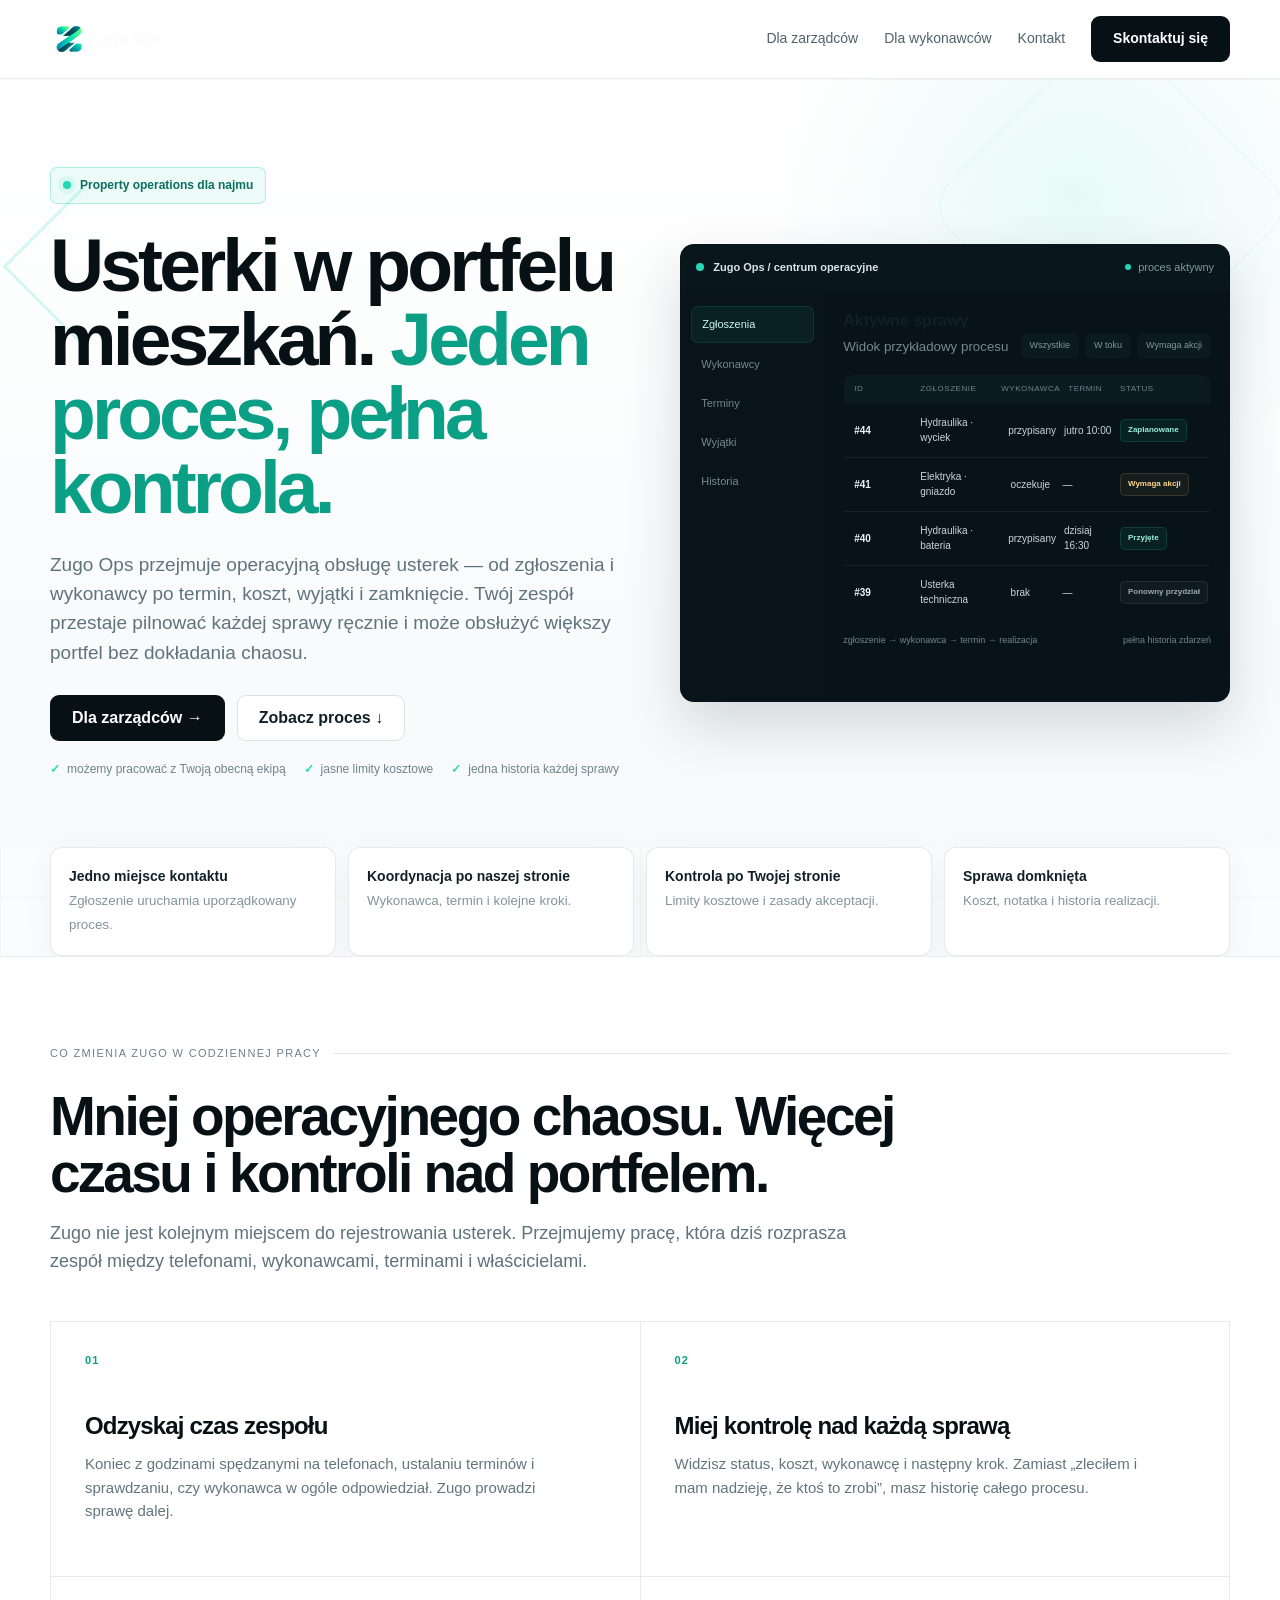
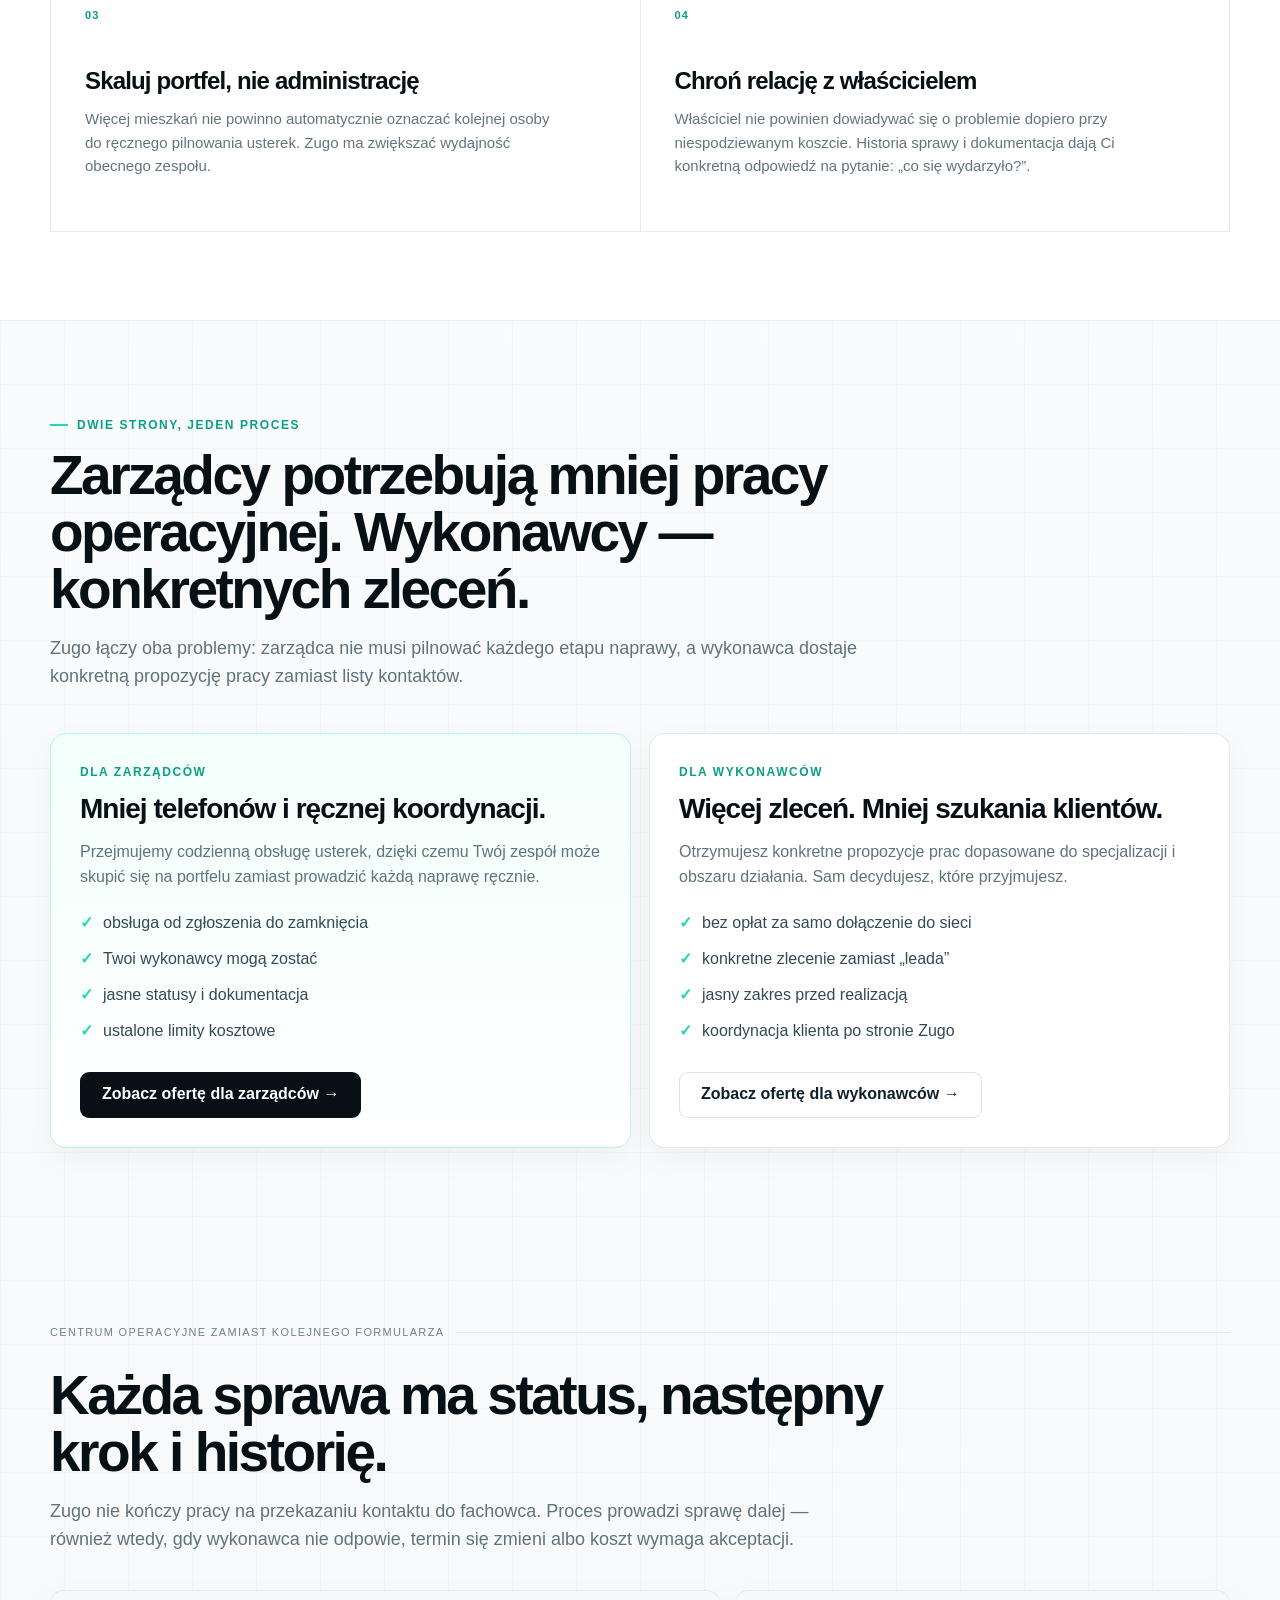
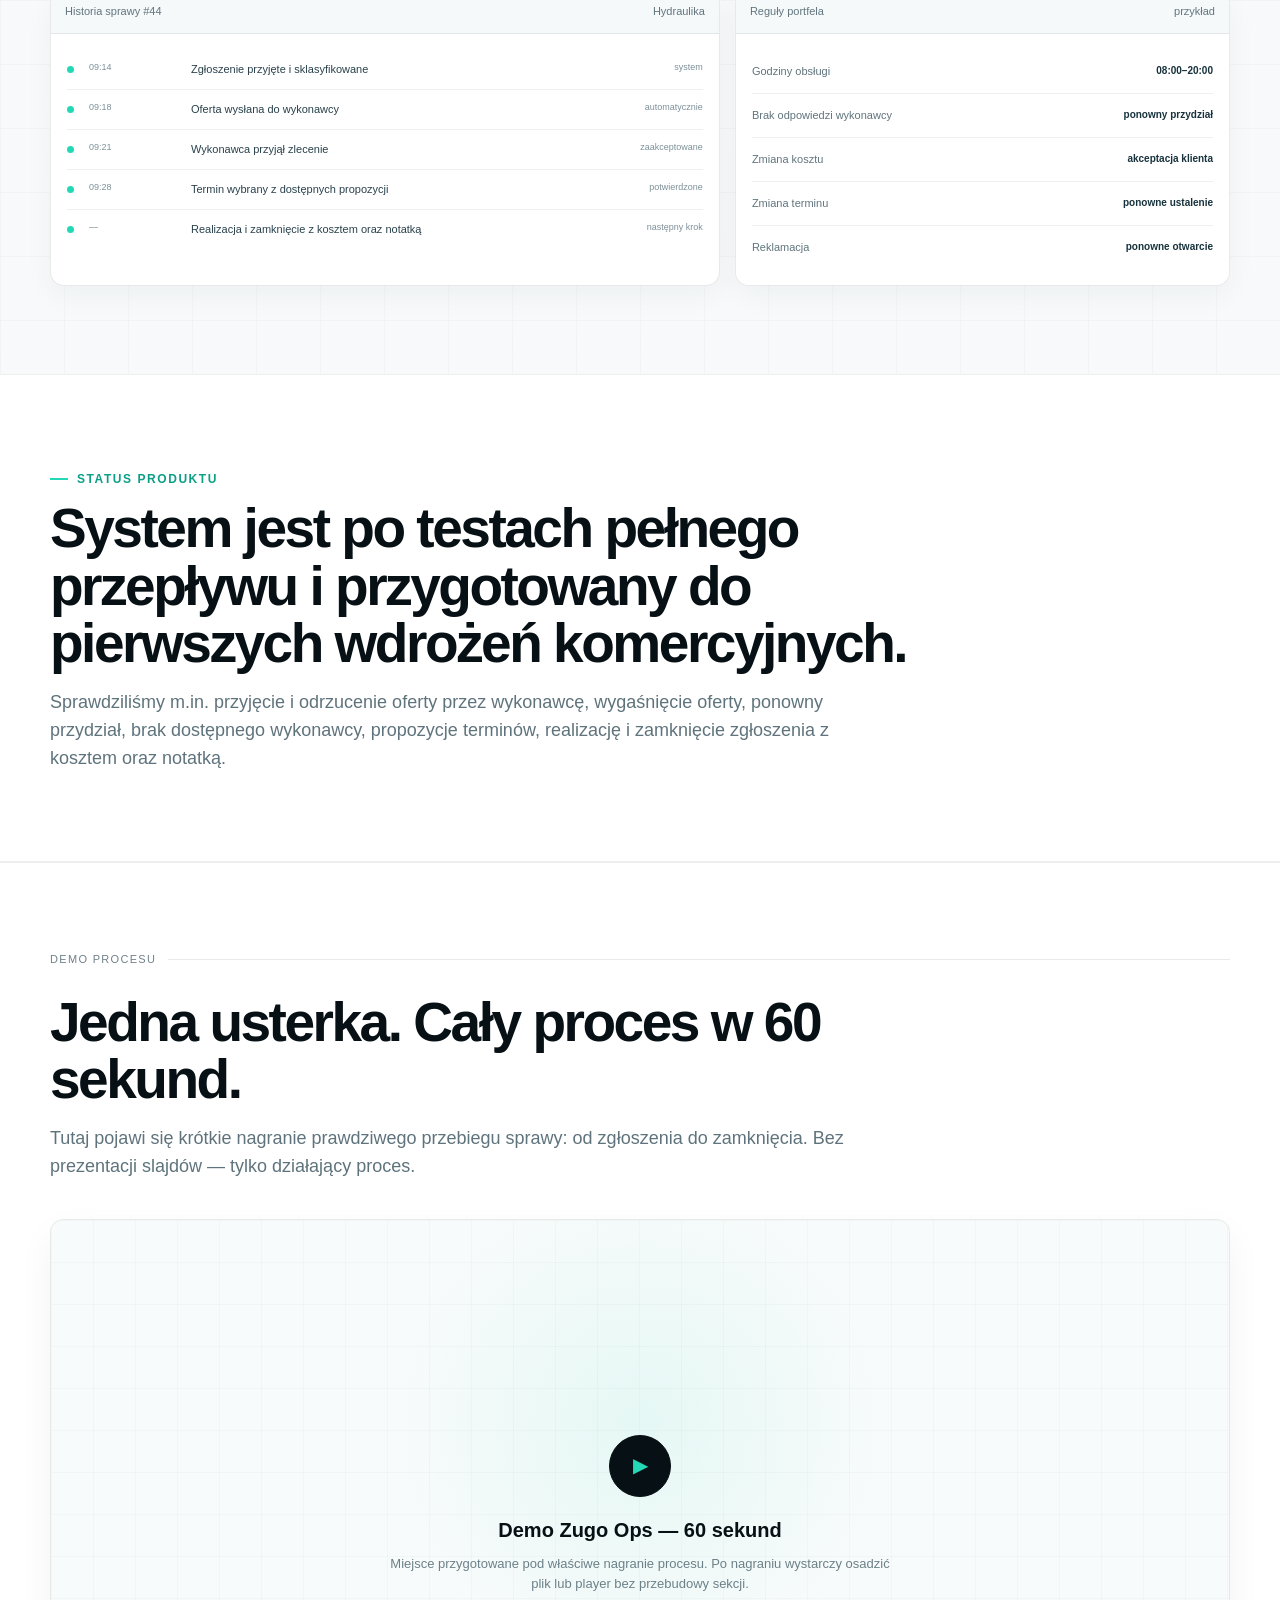
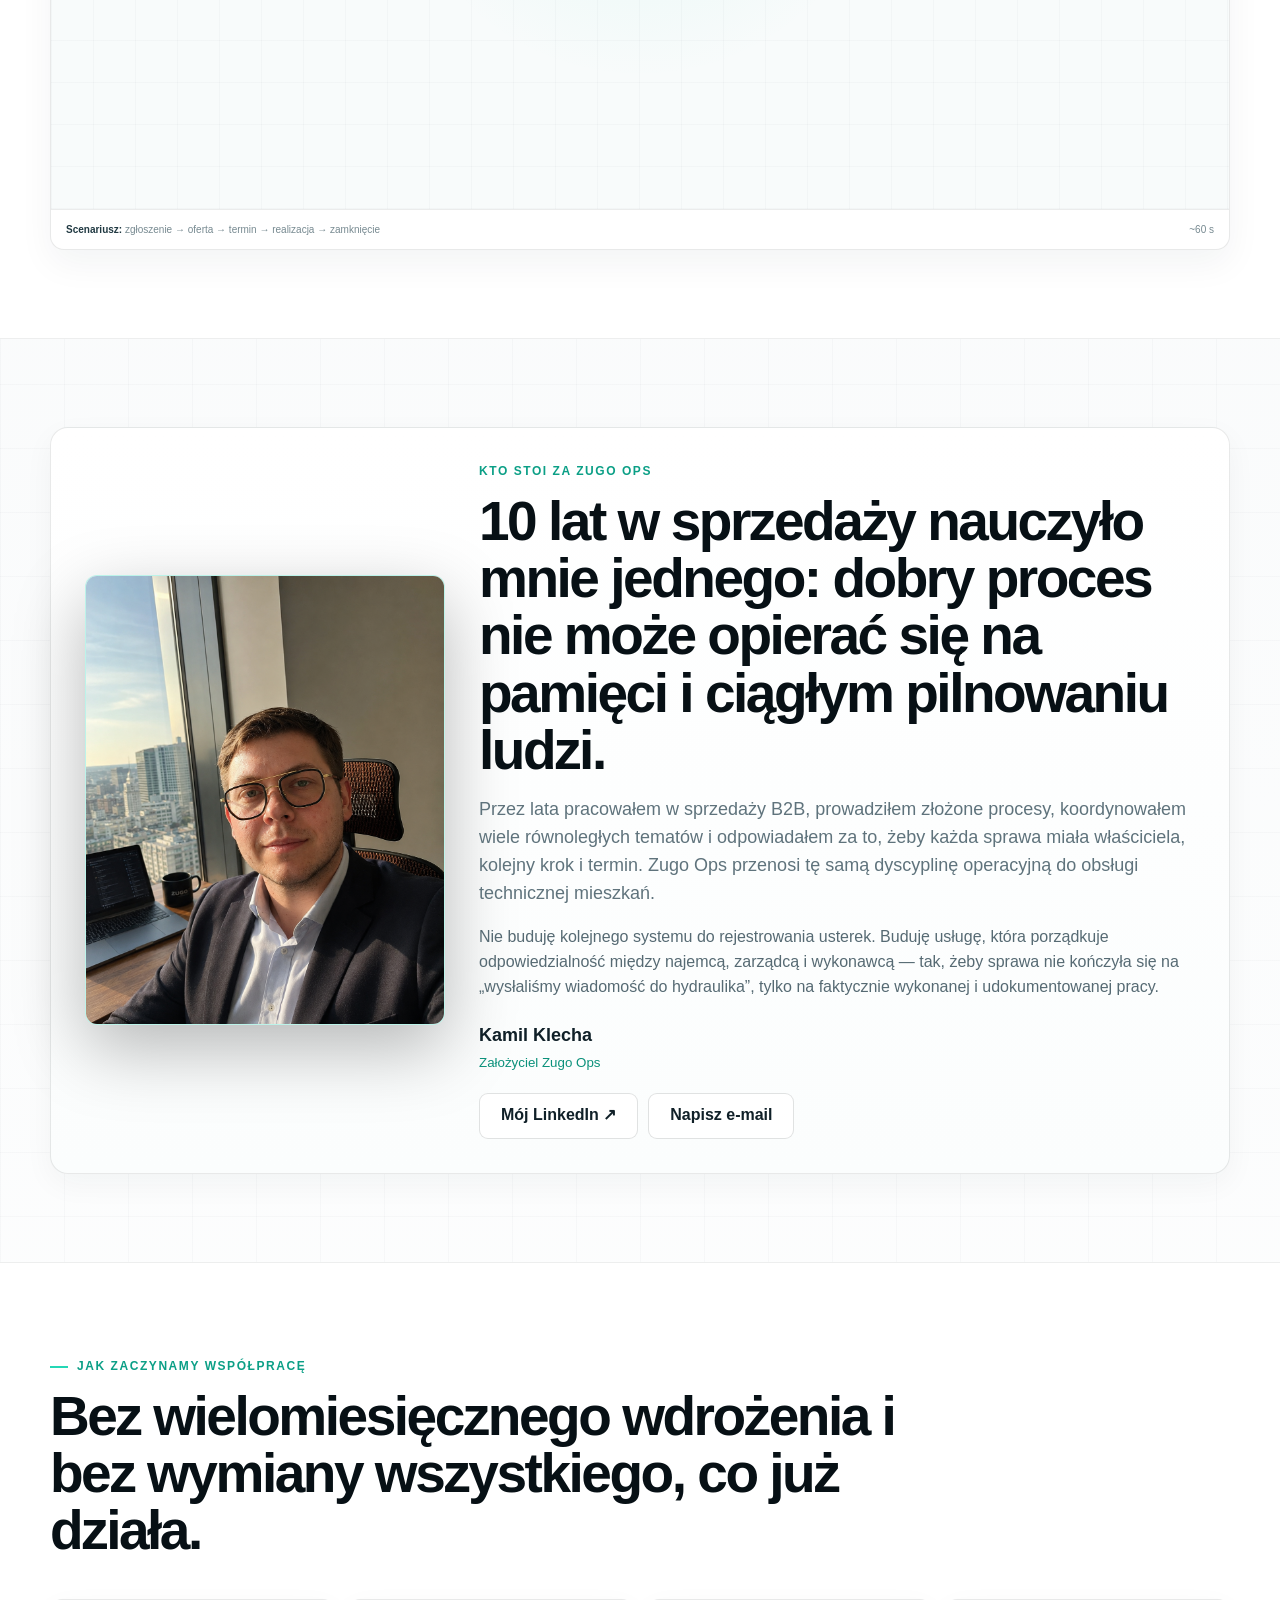
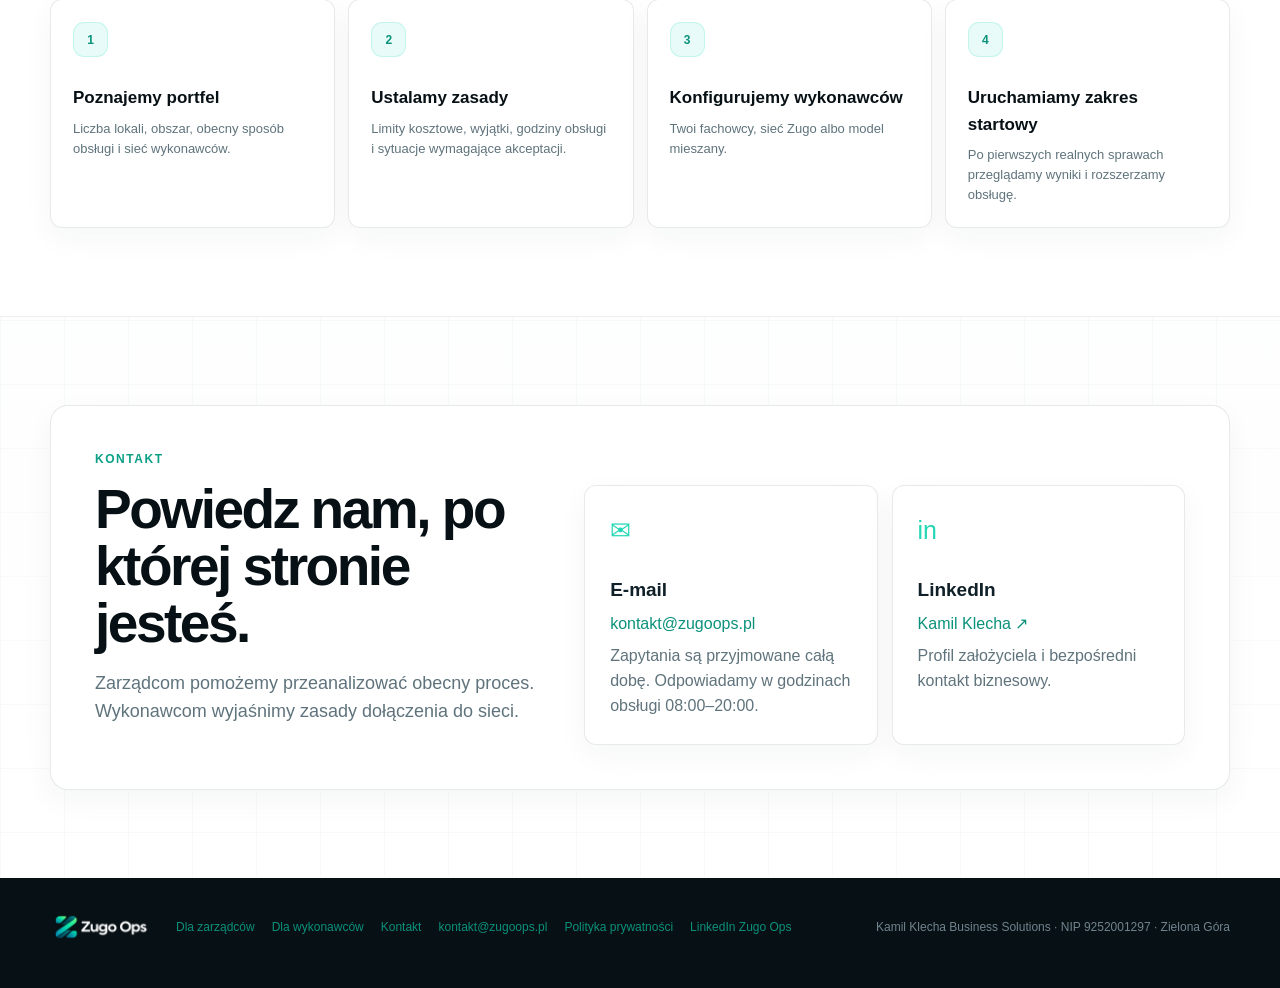
==== commit 3a9e943f: "j" ====
--- a/index.html
+++ b/index.html
@@ -6,7 +6,7 @@
 <meta name="theme-color" content="#071015">
 <meta name="robots" content="index,follow,max-image-preview:large">
 <link rel="canonical" href="https://zugoops.pl/">
-<link rel="stylesheet" href="/styles.css">
+<link rel="stylesheet" href="/zugo-proptech-v52.css">
 <link rel="icon" type="image/png" sizes="64x64" href="/favicon-64.png">
 <link rel="apple-touch-icon" href="/favicon.png">
 <meta property="og:type" content="website">
@@ -23,7 +23,7 @@
 <meta name="twitter:description" content="Zugo Ops przejmuje obsługę usterek w portfelach mieszkań: zgłoszenie, wykonawca, termin, realizacja i zamknięcie sprawy.">
 <meta name="twitter:image" content="https://zugoops.pl/og-image.png">
 <script type="application/ld+json">{"@context": "https://schema.org", "@type": "ProfessionalService", "@id": "https://zugoops.pl/#organization", "name": "Zugo Ops", "legalName": "Kamil Klecha Business Solutions", "url": "https://zugoops.pl/", "logo": "https://zugoops.pl/zugo-logo.png", "image": "https://zugoops.pl/og-image.png", "email": "kontakt@zugoops.pl", "taxID": "9252001297", "areaServed": {"@type": "AdministrativeArea", "name": "Zielona Góra i uzgodnione lokalizacje w Polsce"}, "address": {"@type": "PostalAddress", "addressLocality": "Zielona Góra", "addressCountry": "PL"}, "founder": {"@type": "Person", "name": "Kamil Klecha", "url": "https://www.linkedin.com/in/kamil-klecha/"}, "sameAs": ["https://www.linkedin.com/company/zugoapp"]}</script>
-<script defer src="/site.js"></script>
+<script defer src="/zugo-site-v52.js"></script>
 </head><body><nav class="nav">
 <div class="wrap navin">
 <a class="brand" href="/" aria-label="Zugo Ops — strona główna">
--- a/zugo-proptech-v52.css
+++ b/zugo-proptech-v52.css
@@ -0,0 +1,590 @@
+
+:root{
+ --bg:#071015;--bg2:#09171d;--surface:#0f222b;--surface2:#0b181e;
+ --text:#f2f5f6;--muted:#a9b7bd;--dim:#758991;--mint:#24d7b5;--mint2:#a7f2db;
+ --red:#ff6b63;--amber:#ffcb66;--line:rgba(255,255,255,.095);--lineMint:rgba(36,215,181,.24);
+ --card:rgba(255,255,255,.038);--max:1180px;
+}
+*{box-sizing:border-box}html{scroll-behavior:smooth}body{margin:0;font-family:Inter,ui-sans-serif,-apple-system,BlinkMacSystemFont,"Segoe UI",sans-serif;background:radial-gradient(circle at 8% 4%,rgba(36,215,181,.09),transparent 27%),radial-gradient(circle at 92% 12%,rgba(35,118,148,.10),transparent 24%),linear-gradient(180deg,var(--bg),var(--bg2) 55%,var(--bg));color:var(--text);line-height:1.55;-webkit-font-smoothing:antialiased}
+a{color:inherit;text-decoration:none}img{display:block;max-width:100%}.wrap{width:min(calc(100% - 40px),var(--max));margin:auto}
+.nav{position:sticky;top:0;z-index:80;border-bottom:1px solid rgba(255,255,255,.06);background:rgba(7,16,21,.88);backdrop-filter:blur(16px)}
+.navin{height:78px;display:flex;align-items:center;justify-content:space-between;gap:24px}.brand{display:flex;align-items:center}.logo{height:40px;width:auto}.links{display:flex;gap:26px;align-items:center;font-size:14px;color:#c7d1d5}.links a:hover,.links a.active{color:#fff}.links a.active{position:relative}.links a.active:after{content:"";position:absolute;left:0;right:0;bottom:-10px;height:2px;background:var(--mint);border-radius:2px}
+.menuToggle{display:none;width:44px;height:44px;border:1px solid var(--line);border-radius:13px;background:rgba(255,255,255,.035);padding:10px;cursor:pointer}.menuToggle span{display:block;height:2px;background:#fff;margin:5px 0;border-radius:2px}.mobileMenu{display:none}
+.btn{display:inline-flex;align-items:center;justify-content:center;gap:8px;min-height:50px;padding:0 21px;border-radius:15px;border:1px solid transparent;font-weight:800;transition:.18s ease;cursor:pointer}.btn:hover{transform:translateY(-1px)}.primary{background:linear-gradient(135deg,var(--mint),#77e7c7);color:#062118;box-shadow:0 14px 40px rgba(36,215,181,.15)}.secondary{background:rgba(255,255,255,.025);border-color:var(--line);color:#fff}.textLink{color:var(--mint2);text-decoration:underline;text-underline-offset:3px}
+.hero{padding:90px 0 68px}.heroGrid{display:grid;grid-template-columns:1.02fr .98fr;gap:58px;align-items:center}.heroTextOnly{max-width:880px}
+.eyebrow{display:inline-flex;align-items:center;gap:9px;padding:8px 12px;border:1px solid var(--lineMint);background:rgba(36,215,181,.055);border-radius:999px;color:#d4f7ec;font-size:12px;font-weight:850;margin-bottom:24px}.eyebrow:before{content:"";width:8px;height:8px;border-radius:50%;background:var(--mint);box-shadow:0 0 0 5px rgba(36,215,181,.10)}
+h1{font-size:clamp(48px,6vw,75px);line-height:.99;letter-spacing:-.06em;margin:0;font-weight:850}.accent{color:var(--mint2)}.hero p{font-size:19px;color:var(--muted);max-width:710px;margin:25px 0 0}.actions{display:flex;gap:12px;flex-wrap:wrap;margin-top:28px}.micro{display:flex;gap:18px;flex-wrap:wrap;margin-top:19px;font-size:12px;color:#84969d}.micro span:before{content:"✓";color:var(--mint);font-weight:900;margin-right:7px}
+.heroVisual{position:relative;padding:14px;border:1px solid var(--lineMint);background:linear-gradient(180deg,rgba(36,215,181,.055),rgba(255,255,255,.02));border-radius:30px;box-shadow:0 30px 85px rgba(0,0,0,.28);overflow:hidden}.heroVisual img{width:100%;height:auto;border-radius:21px}
+section{padding:88px 0}.strip{padding:0}.kicker{text-transform:uppercase;letter-spacing:.13em;font-size:12px;font-weight:900;color:var(--mint);margin-bottom:12px}h2{font-size:clamp(36px,4.5vw,55px);line-height:1.04;letter-spacing:-.045em;margin:0;max-width:900px}.lead{font-size:18px;color:var(--muted);max-width:810px;margin:17px 0 0}
+.valueStrip{display:grid;grid-template-columns:repeat(4,1fr);gap:12px}.value{border:1px solid var(--line);background:var(--card);border-radius:18px;padding:18px}.value b{display:block;font-size:14px}.value small{color:var(--dim)}
+.split{display:grid;grid-template-columns:1fr 1fr;gap:18px;margin-top:42px}.side{border:1px solid var(--line);background:var(--card);border-radius:25px;padding:29px;position:relative;overflow:hidden}.side.mint{border-color:var(--lineMint);background:linear-gradient(180deg,rgba(36,215,181,.07),rgba(255,255,255,.025))}.side h3{font-size:28px;line-height:1.08;letter-spacing:-.035em;margin:0 0 13px}.side p{color:var(--muted)}
+.checks{display:grid;gap:11px;margin-top:22px;color:#d3dcdf}.checks div{display:flex;gap:10px}.checks div:before{content:"✓";color:var(--mint);font-weight:900}.checks.red div:before{content:"×";color:var(--red)}
+.band{border-top:1px solid rgba(255,255,255,.06);border-bottom:1px solid rgba(255,255,255,.06);background:linear-gradient(90deg,rgba(255,255,255,.012),rgba(36,215,181,.025),rgba(255,255,255,.012))}
+.flow{display:grid;grid-template-columns:repeat(5,1fr);gap:12px;margin-top:42px}.step{border:1px solid var(--line);border-radius:20px;background:var(--card);padding:21px;min-height:185px;position:relative}.step:not(:last-child):after{content:"→";position:absolute;right:-19px;top:48%;z-index:2;color:var(--mint);font-size:18px}.num{width:35px;height:35px;border-radius:11px;display:grid;place-items:center;background:rgba(36,215,181,.09);border:1px solid rgba(36,215,181,.14);color:var(--mint);font-size:12px;font-weight:900}.step h3{font-size:17px;margin:27px 0 7px}.step p{font-size:13px;color:var(--muted);margin:0}
+.promise{display:grid;grid-template-columns:.92fr 1.08fr;gap:50px;align-items:start}.promiseGrid{display:grid;grid-template-columns:1fr 1fr;gap:12px}.promiseItem{border:1px solid var(--line);background:var(--card);padding:17px;border-radius:17px}.promiseItem b{display:block;font-size:14px;margin-bottom:4px}.promiseItem small{color:var(--dim)}
+.startGrid{display:grid;grid-template-columns:repeat(4,1fr);gap:13px;margin-top:40px}.startCard{padding:22px;border:1px solid var(--line);background:var(--card);border-radius:20px}.startCard .num{margin-bottom:28px}.startCard h3{font-size:17px;margin:0 0 7px}.startCard p{font-size:13px;color:var(--muted);margin:0}
+.founderCard{display:grid;grid-template-columns:.72fr 1.28fr;gap:34px;align-items:start;border:1px solid var(--lineMint);background:radial-gradient(circle at 0 0,rgba(36,215,181,.11),transparent 42%),var(--card);border-radius:28px;padding:34px}.founderFacts{display:grid;gap:12px}.founderFact{border:1px solid var(--line);background:rgba(255,255,255,.02);border-radius:17px;padding:18px}.founderFact b{display:block;font-size:14px}.founderFact small{color:var(--dim)}.founderMeta{margin-top:22px}.founderMeta b{display:block;font-size:18px}.founderMeta small{color:var(--mint2)}.founderLinks{display:flex;gap:10px;flex-wrap:wrap;margin-top:18px}
+.opsGrid{display:grid;grid-template-columns:repeat(3,1fr);gap:13px;margin-top:38px}.opsCard{border:1px solid var(--line);background:var(--card);border-radius:20px;padding:22px}.opsCard b{display:block;margin-bottom:7px}.opsCard p{margin:0;color:var(--muted);font-size:14px}.opsCard strong{color:var(--mint2)}
+.qaGrid{display:grid;grid-template-columns:repeat(2,1fr);gap:14px;margin-top:36px}.screen{border:1px solid var(--line);background:#08141a;border-radius:22px;overflow:hidden;box-shadow:0 18px 55px rgba(0,0,0,.22)}.screenBar{padding:12px 15px;border-bottom:1px solid var(--line);display:flex;justify-content:space-between;color:var(--dim);font-size:11px}.screenBody{padding:18px}.message{padding:13px 14px;border-radius:14px;background:#10242c;border:1px solid #1b3942;margin-bottom:10px;font-size:13px}.message b{color:#fff}.message.good{border-color:rgba(36,215,181,.25);background:rgba(36,215,181,.06)}.message.warn{border-color:rgba(255,203,102,.25);background:rgba(255,203,102,.05)}.screenNote{font-size:11px;color:var(--dim);margin-top:11px}
+.faq{display:grid;gap:10px;margin-top:35px;max-width:1000px}details{border:1px solid var(--line);border-radius:17px;background:var(--card);padding:18px 20px}summary{cursor:pointer;list-style:none;font-weight:800;display:flex;justify-content:space-between;gap:20px}summary::-webkit-details-marker{display:none}summary:after{content:"+";color:var(--mint);font-size:20px}details[open] summary:after{content:"−"}details p{color:var(--muted);margin:13px 0 0}
+.ctaBox{border:1px solid var(--lineMint);border-radius:30px;background:radial-gradient(circle at 10% 0,rgba(36,215,181,.12),transparent 43%),var(--card);padding:44px}.ctaGrid{display:grid;grid-template-columns:.85fr 1.15fr;gap:45px;align-items:start}
+.form{display:grid;grid-template-columns:1fr 1fr;gap:13px}.field{display:grid;gap:6px}.full{grid-column:1/-1}.field label{font-size:12px;font-weight:800;color:#cbd6da}.field input,.field select,.field textarea{width:100%;border:1px solid rgba(255,255,255,.11);background:#0b181e;color:var(--text);border-radius:13px;padding:13px 14px;font:inherit;outline:none}.field input,.field select{min-height:49px}.field textarea{min-height:108px;resize:vertical}.field input:focus,.field select:focus,.field textarea:focus{border-color:rgba(36,215,181,.55);box-shadow:0 0 0 3px rgba(36,215,181,.08)}.field input::placeholder,.field textarea::placeholder{color:#657a82}.hint,.legalNotice{grid-column:1/-1;color:#70838b;font-size:11px}.legalNotice a{color:var(--mint2);text-decoration:underline;text-underline-offset:2px}.formActions{grid-column:1/-1;display:flex;align-items:center;gap:12px;flex-wrap:wrap}.formStatus{font-size:12px;color:var(--muted)}.formStatus.error{color:#ff9993}.formStatus.success{color:var(--mint2)}
+.contactGrid{display:grid;grid-template-columns:1fr 1fr;gap:14px;margin-top:35px}.contactCard{border:1px solid var(--line);background:var(--card);border-radius:22px;padding:25px}.contactCard .icon{font-size:25px;color:var(--mint);margin-bottom:25px}.contactCard b{display:block;font-size:19px}.contactCard a{display:inline-block;color:var(--mint2);margin-top:7px}.contactCard p{color:var(--muted);margin:8px 0 0}
+.legalPage{max-width:900px}.legalPage h2{font-size:28px;margin:38px 0 13px}.legalPage h3{font-size:18px;margin:28px 0 8px}.legalPage p,.legalPage li{color:var(--muted)}.legalPage ul{padding-left:20px}.legalPage strong{color:var(--text)}
+.notFound{min-height:65vh;display:grid;place-items:center;text-align:center}.notFound .code{font-size:clamp(80px,14vw,160px);font-weight:900;letter-spacing:-.08em;color:rgba(167,242,219,.12);line-height:.8}
+footer{border-top:1px solid rgba(255,255,255,.07);padding:32px 0 44px;color:#788a91;font-size:12px}.foot{display:grid;grid-template-columns:auto 1fr auto;align-items:center;gap:24px}.footLogo{height:34px;width:auto}.footlinks{display:flex;gap:17px;flex-wrap:wrap}.foot a{color:#a7f2db}.companyLine{text-align:right}
+@media(max-width:950px){.links{display:none}.menuToggle{display:block}.mobileMenu.open{display:flex;flex-direction:column;gap:4px;padding:8px 20px 18px;border-top:1px solid var(--line)}.mobileMenu a{padding:12px 4px;color:#d5dfe2}.mobileMenu .btn{margin-top:8px}.heroGrid,.promise,.ctaGrid,.founderCard{grid-template-columns:1fr}.valueStrip,.flow,.startGrid,.opsGrid{grid-template-columns:1fr 1fr}.step:after{display:none}.foot{grid-template-columns:1fr}.companyLine{text-align:left}}
+@media(max-width:650px){.wrap{width:min(calc(100% - 28px),var(--max))}.navin{height:68px}.logo{height:34px}.hero{padding-top:62px}h1{font-size:47px}.hero p,.lead{font-size:17px}section{padding:70px 0}.valueStrip,.split,.flow,.startGrid,.opsGrid,.qaGrid,.promiseGrid,.form,.contactGrid{grid-template-columns:1fr}.full,.hint,.legalNotice,.formActions{grid-column:1}.ctaBox{padding:29px 21px}.footlinks{display:grid;gap:10px}.heroVisual{padding:10px}}
+
+
+/* Founder photo + narrative section */
+.founderCardWithPhoto{
+  grid-template-columns:360px 1fr;
+  align-items:center;
+}
+.founderPhotoWrap{
+  border-radius:24px;
+  overflow:hidden;
+  border:1px solid var(--lineMint);
+  background:var(--surface);
+  box-shadow:0 24px 70px rgba(0,0,0,.28);
+}
+.founderPhoto{
+  width:100%;
+  height:auto;
+  aspect-ratio:1/1;
+  object-fit:cover;
+  object-position:center;
+}
+.founderStory{
+  color:var(--muted);
+  font-size:16px;
+  margin:18px 0 0;
+  max-width:760px;
+}
+@media(max-width:950px){
+  .founderCardWithPhoto{grid-template-columns:1fr}
+  .founderPhotoWrap{max-width:420px}
+}
+
+
+/* Founder photo v2 — original image, display crop only */
+.founderPhotoWrap{
+  aspect-ratio:4/5;
+  max-height:520px;
+}
+.founderPhoto{
+  width:100%;
+  height:100%;
+  aspect-ratio:auto;
+  object-fit:cover;
+  object-position:center 43%;
+}
+@media(max-width:950px){
+  .founderPhotoWrap{
+    aspect-ratio:4/5;
+    max-width:420px;
+  }
+}
+
+
+/* =========================================================
+   PROPTECH V4 — operational product visual language
+   Less "AI landing page", more property operations console.
+   ========================================================= */
+
+:root{
+  --radius-lg:16px;
+  --radius-md:11px;
+  --radius-sm:8px;
+  --console:#081319;
+  --console2:#0b1a21;
+  --hairline:rgba(255,255,255,.075);
+}
+
+/* De-glow / de-template */
+body{
+  background:
+    linear-gradient(rgba(255,255,255,.018) 1px, transparent 1px),
+    linear-gradient(90deg,rgba(255,255,255,.018) 1px, transparent 1px),
+    linear-gradient(180deg,#071015,#09171d 48%,#071015);
+  background-size:64px 64px,64px 64px,auto;
+}
+.nav{background:rgba(7,16,21,.95)}
+.btn{border-radius:9px;min-height:46px}
+.primary{box-shadow:none}
+.eyebrow{border-radius:7px;background:rgba(36,215,181,.04)}
+.heroVisual,.side,.value,.step,.startCard,.opsCard,.promiseItem,.screen,
+.contactCard,.ctaBox,.founderCard,details{
+  border-radius:var(--radius-lg);
+  box-shadow:none;
+}
+.heroVisual{background:var(--console);padding:0}
+section{position:relative}
+.band{background:rgba(255,255,255,.012)}
+h1{letter-spacing:-.052em}
+
+/* Product console hero */
+.opsConsole{
+  border:1px solid rgba(255,255,255,.10);
+  background:var(--console);
+  overflow:hidden;
+  border-radius:14px;
+  box-shadow:0 25px 70px rgba(0,0,0,.30);
+}
+.consoleTop{
+  height:46px;display:flex;align-items:center;justify-content:space-between;
+  padding:0 15px;border-bottom:1px solid var(--hairline);
+  background:#09171d;font-size:11px;color:#83969d;
+}
+.consoleBrand{display:flex;align-items:center;gap:9px;color:#dbe5e8;font-weight:800}
+.consoleDot{width:8px;height:8px;border-radius:50%;background:var(--mint)}
+.consoleLive{display:flex;align-items:center;gap:7px}
+.consoleLive:before{content:"";width:6px;height:6px;border-radius:50%;background:var(--mint)}
+.consoleShell{display:grid;grid-template-columns:144px 1fr;min-height:410px}
+.consoleSide{
+  border-right:1px solid var(--hairline);padding:15px 10px;background:#08141a;
+}
+.consoleSideLabel{
+  padding:9px 10px;border-radius:7px;color:#758991;font-size:11px;margin-bottom:4px
+}
+.consoleSideLabel.active{
+  background:rgba(36,215,181,.07);color:#c9f7ea;border:1px solid rgba(36,215,181,.12)
+}
+.consoleMain{padding:18px}
+.consoleHeader{display:flex;justify-content:space-between;align-items:flex-end;gap:12px;margin-bottom:15px}
+.consoleHeader b{font-size:16px}.consoleHeader small{color:#758991}
+.consoleFilters{display:flex;gap:6px;flex-wrap:wrap}
+.consoleFilter{
+  padding:5px 8px;border:1px solid var(--hairline);border-radius:6px;
+  font-size:9px;color:#82969d;background:#0b1920
+}
+.ticketTable{border:1px solid var(--hairline);border-radius:9px;overflow:hidden}
+.ticketHead,.ticketRow{
+  display:grid;grid-template-columns:58px 1.5fr .8fr .9fr 80px;gap:8px;align-items:center;
+}
+.ticketHead{
+  padding:8px 10px;background:#0c1a21;border-bottom:1px solid var(--hairline);
+  color:#6f848c;font-size:8px;text-transform:uppercase;letter-spacing:.07em
+}
+.ticketRow{
+  padding:11px 10px;border-bottom:1px solid rgba(255,255,255,.055);
+  color:#cbd5d9;font-size:10px
+}
+.ticketRow:last-child{border-bottom:0}
+.ticketRow strong{font-size:10px;color:#f0f4f5}
+.statusChip{
+  width:max-content;padding:4px 7px;border-radius:5px;font-size:8px;font-weight:800;
+  border:1px solid rgba(255,255,255,.08)
+}
+.statusChip.green{color:#9df0d8;background:rgba(36,215,181,.07);border-color:rgba(36,215,181,.16)}
+.statusChip.amber{color:#ffd78a;background:rgba(255,203,102,.06);border-color:rgba(255,203,102,.15)}
+.statusChip.gray{color:#9aabb1;background:rgba(255,255,255,.035)}
+.consoleFooter{
+  display:flex;justify-content:space-between;gap:12px;padding-top:14px;color:#71858d;font-size:9px
+}
+
+/* More product-like section chrome */
+.sectionRule{
+  display:flex;align-items:center;gap:12px;margin-bottom:26px;color:#81939a;font-size:11px;
+  text-transform:uppercase;letter-spacing:.12em
+}
+.sectionRule:after{content:"";height:1px;background:var(--hairline);flex:1}
+.propFeatureGrid{display:grid;grid-template-columns:1.15fr .85fr;gap:15px;margin-top:36px}
+.propPanel{
+  border:1px solid var(--hairline);background:var(--console);border-radius:14px;overflow:hidden
+}
+.propPanelTitle{
+  height:43px;display:flex;align-items:center;justify-content:space-between;
+  border-bottom:1px solid var(--hairline);padding:0 14px;font-size:11px;color:#80939a
+}
+.propPanelBody{padding:16px}
+.activityItem{
+  display:grid;grid-template-columns:12px 92px 1fr auto;gap:10px;align-items:start;
+  padding:11px 0;border-bottom:1px solid rgba(255,255,255,.055);font-size:11px
+}
+.activityItem:last-child{border:0}
+.activityDot{width:7px;height:7px;border-radius:50%;background:var(--mint);margin-top:5px}
+.activityTime{color:#657b84;font-size:9px}.activityText{color:#cad4d8}
+.activityMeta{color:#758991;font-size:9px}
+.ruleRows{display:grid}
+.ruleRow{
+  display:grid;grid-template-columns:1fr auto;gap:18px;padding:13px 0;
+  border-bottom:1px solid rgba(255,255,255,.055);font-size:11px
+}
+.ruleRow:last-child{border:0}.ruleRow span{color:#80939a}.ruleRow b{font-size:10px;color:#dce4e7}
+
+/* Demo CTA */
+.demoBlock{
+  margin-top:38px;border:1px solid rgba(36,215,181,.20);
+  background:#081319;border-radius:14px;overflow:hidden
+}
+.demoVideoPlaceholder{
+  aspect-ratio:16/8;min-height:330px;display:grid;place-items:center;
+  background:
+    linear-gradient(rgba(255,255,255,.018) 1px,transparent 1px),
+    linear-gradient(90deg,rgba(255,255,255,.018) 1px,transparent 1px),
+    radial-gradient(circle at 50% 35%,rgba(36,215,181,.09),transparent 36%),#081319;
+  background-size:42px 42px,42px 42px,auto,auto;text-align:center;padding:25px
+}
+.demoPlay{
+  width:62px;height:62px;border-radius:50%;border:1px solid rgba(36,215,181,.32);
+  display:grid;place-items:center;margin:0 auto 18px;color:var(--mint);font-size:20px;
+  background:rgba(36,215,181,.055)
+}
+.demoVideoPlaceholder b{font-size:20px}.demoVideoPlaceholder p{
+  max-width:520px;margin:8px auto 0;color:#81949c;font-size:13px
+}
+.demoCaption{
+  padding:12px 15px;border-top:1px solid var(--hairline);
+  display:flex;justify-content:space-between;gap:15px;color:#73878f;font-size:10px
+}
+.demoCaption strong{color:#cbd5d9}
+
+/* Founder less "marketing card" */
+.founderCard{
+  border-color:var(--hairline);
+  background:#081319;
+}
+.founderPhotoWrap{border-radius:12px}
+.founderStory{max-width:800px}
+
+/* Manager / contractor operational blocks */
+.opsCard{background:#081319;border-color:var(--hairline)}
+.qaGrid .screen{background:#081319}
+.message{border-radius:7px}
+.ticketStatus,.statusChip{border-radius:5px}
+
+@media(max-width:950px){
+  .consoleShell{grid-template-columns:1fr}
+  .consoleSide{display:none}
+  .propFeatureGrid{grid-template-columns:1fr}
+}
+@media(max-width:650px){
+  .ticketHead{display:none}
+  .ticketRow{grid-template-columns:48px 1fr 90px}
+  .ticketRow > :nth-child(3),.ticketRow > :nth-child(4){display:none}
+  .activityItem{grid-template-columns:12px 1fr auto}
+  .activityTime{display:none}
+  .demoVideoPlaceholder{min-height:260px}
+}
+
+
+/* =========================================================
+   LIGHT PROPTECH V5
+   White-first property operations visual language
+   Zugo mint/teal as accents only
+   ========================================================= */
+
+:root{
+  --bg:#f7f9fa;
+  --bg2:#ffffff;
+  --surface:#ffffff;
+  --surface2:#f1f5f6;
+  --text:#102028;
+  --muted:#5f737c;
+  --dim:#82949c;
+  --mint:#24d7b5;
+  --mint2:#0fae91;
+  --deep:#071015;
+  --teal:#0f222b;
+  --line:rgba(7,16,21,.10);
+  --lineMint:rgba(36,215,181,.30);
+  --card:#ffffff;
+  --console:#081319;
+  --console2:#0b1a21;
+  --hairline:rgba(7,16,21,.08);
+}
+
+html,body{
+  background:#f7f9fa;
+  color:var(--text);
+}
+body{
+  background:
+    linear-gradient(rgba(15,34,43,.025) 1px, transparent 1px),
+    linear-gradient(90deg,rgba(15,34,43,.025) 1px, transparent 1px),
+    linear-gradient(180deg,#fbfcfd,#f7f9fa 52%,#fff);
+  background-size:64px 64px,64px 64px,auto;
+}
+.nav{
+  background:rgba(255,255,255,.94);
+  border-bottom:1px solid rgba(7,16,21,.08);
+  box-shadow:0 1px 0 rgba(7,16,21,.03);
+}
+.logo{filter:none}
+.links{color:#50636b}
+.links a:hover,.links a.active{color:#071015}
+.mobileMenu{background:#fff}
+.mobileMenu a{color:#18313b}
+.menuToggle{background:#fff;border-color:rgba(7,16,21,.12)}
+.menuToggle span{background:#071015}
+
+.btn.primary{
+  background:#071015;
+  color:#fff;
+  box-shadow:none;
+}
+.btn.primary:hover{background:#0f222b}
+.btn.secondary{
+  background:#fff;
+  border-color:rgba(7,16,21,.12);
+  color:#102028;
+}
+.eyebrow{
+  color:#0c6f5f;
+  border-color:rgba(36,215,181,.32);
+  background:rgba(36,215,181,.08);
+}
+.hero{padding-top:88px}
+.hero p,.lead{color:var(--muted)}
+.micro{color:#70838b}
+.kicker{color:#0b9f86}
+.accent{color:#0b9f86}
+h1,h2,h3{color:#071015}
+
+.value,.side,.step,.startCard,.opsCard,.promiseItem,.contactCard,
+.ctaBox,.founderCard,details,.propPanel{
+  background:#fff;
+  border-color:rgba(7,16,21,.09);
+  box-shadow:0 10px 30px rgba(20,42,52,.045);
+}
+.side.mint{
+  background:linear-gradient(180deg,#f2fffb,#ffffff);
+  border-color:rgba(36,215,181,.28);
+}
+.band{
+  background:#fff;
+  border-color:rgba(7,16,21,.07);
+}
+.checks{color:#334a54}
+.checks.red{color:#536870}
+
+.num,.deliverableIcon{
+  background:rgba(36,215,181,.10);
+  border-color:rgba(36,215,181,.18);
+  color:#0a927b;
+}
+.step:not(:last-child):after{color:#0da98e}
+.textLink,.contactCard a,.foot a,.legalNotice a{color:#0b917b}
+
+/* Hero product console remains dark as a strong product anchor */
+.opsConsole{
+  border-color:rgba(7,16,21,.12);
+  box-shadow:0 24px 55px rgba(20,42,52,.16);
+}
+.consoleTop{background:#09171d}
+.consoleSide{background:#08141a}
+.consoleMain{background:#081319}
+
+/* Operational blocks get less "AI card", more enterprise UI */
+.sectionRule{color:#6f8189}
+.sectionRule:after{background:rgba(7,16,21,.09)}
+.propPanel{
+  overflow:hidden;
+}
+.propPanelTitle{
+  background:#f6f9fa;
+  border-color:rgba(7,16,21,.08);
+  color:#61757e;
+}
+.propPanelBody{background:#fff}
+.activityItem{border-color:rgba(7,16,21,.065)}
+.activityText{color:#29414b}
+.activityTime,.activityMeta{color:#7d9098}
+.ruleRow{border-color:rgba(7,16,21,.065)}
+.ruleRow span{color:#60747d}
+.ruleRow b{color:#17323c}
+
+/* Demo block light shell */
+.demoBlock{
+  background:#fff;
+  border-color:rgba(7,16,21,.09);
+  box-shadow:0 14px 35px rgba(20,42,52,.05);
+}
+.demoVideoPlaceholder{
+  background:
+    linear-gradient(rgba(15,34,43,.025) 1px,transparent 1px),
+    linear-gradient(90deg,rgba(15,34,43,.025) 1px,transparent 1px),
+    radial-gradient(circle at 50% 35%,rgba(36,215,181,.09),transparent 36%),#f8fbfb;
+  background-size:42px 42px,42px 42px,auto,auto;
+}
+.demoVideoPlaceholder b{color:#071015}
+.demoVideoPlaceholder p{color:#6c8088}
+.demoPlay{
+  background:#071015;
+  color:#24d7b5;
+  border-color:#071015;
+}
+.demoCaption{
+  border-color:rgba(7,16,21,.08);
+  color:#768990;
+}
+.demoCaption strong{color:#203942}
+
+/* Founder */
+.founderCard{
+  background:linear-gradient(180deg,#ffffff,#fbfdfd);
+  border-color:rgba(7,16,21,.09);
+}
+.founderStory{color:#566a73}
+.founderMeta small{color:#0b917b}
+
+/* Manager QA screens remain dark product snapshots */
+.qaGrid .screen{
+  background:#081319;
+  border-color:rgba(7,16,21,.12);
+}
+.screenBar{color:#8ca0a8}
+.screenNote{color:#81949c}
+
+/* Contact / forms */
+.field label{color:#425862}
+.field input,.field select,.field textarea{
+  background:#fff;
+  color:#102028;
+  border-color:rgba(7,16,21,.13);
+}
+.field input::placeholder,.field textarea::placeholder{color:#91a0a6}
+.field input:focus,.field select:focus,.field textarea:focus{
+  border-color:rgba(36,215,181,.65);
+  box-shadow:0 0 0 3px rgba(36,215,181,.12);
+}
+.hint,.legalNotice{color:#7d9097}
+.formStatus{color:#62777f}
+
+/* Footer */
+footer{
+  background:#071015;
+  color:#81949c;
+  border-top:0;
+}
+footer .footLogo{filter:none}
+footer a{color:#b9eee0}
+footer .companyLine{color:#71848c}
+
+/* Legal page */
+.legalPage p,.legalPage li{color:#596d76}
+.legalPage strong{color:#102028}
+
+/* subtle logo-motif decorations */
+.hero:before{
+  content:"";
+  position:absolute;
+  width:260px;height:260px;
+  right:3vw;top:75px;
+  border:1px solid rgba(36,215,181,.10);
+  transform:rotate(45deg);
+  border-radius:34px;
+  pointer-events:none;
+}
+.hero:after{
+  content:"";
+  position:absolute;
+  width:110px;height:110px;
+  left:2vw;top:210px;
+  border-left:3px solid rgba(36,215,181,.18);
+  border-bottom:3px solid rgba(36,215,181,.18);
+  transform:rotate(45deg);
+  pointer-events:none;
+}
+.hero > .wrap{position:relative;z-index:2}
+
+/* Large section labels feel more "PropTech publication" */
+section:not(.strip)>.wrap>.kicker{
+  display:inline-flex;
+  align-items:center;
+  gap:9px;
+}
+section:not(.strip)>.wrap>.kicker:before{
+  content:"";
+  width:18px;height:2px;background:#24d7b5;
+}
+
+/* Feature cards slightly squarer */
+.value,.step,.startCard,.opsCard,.promiseItem,.contactCard,details{
+  border-radius:12px;
+}
+.ctaBox,.founderCard{border-radius:18px}
+.heroVisual,.opsConsole,.propPanel,.demoBlock{border-radius:14px}
+
+@media(max-width:950px){
+  .hero:before,.hero:after{display:none}
+}
+
+
+/* Outcome-based value section */
+.outcomesSection{
+  background:#fff;
+  border-top:1px solid rgba(7,16,21,.07);
+  border-bottom:1px solid rgba(7,16,21,.07);
+}
+.outcomesGrid{
+  display:grid;
+  grid-template-columns:1fr 1fr;
+  gap:0;
+  margin-top:46px;
+  border-top:1px solid rgba(7,16,21,.09);
+  border-left:1px solid rgba(7,16,21,.09);
+}
+.outcomeItem{
+  min-height:255px;
+  padding:30px 34px 34px;
+  border-right:1px solid rgba(7,16,21,.09);
+  border-bottom:1px solid rgba(7,16,21,.09);
+  position:relative;
+  background:#fff;
+}
+.outcomeItem:before{
+  content:"";
+  position:absolute;
+  left:0;
+  top:0;
+  width:0;
+  height:3px;
+  background:#24d7b5;
+  transition:width .2s ease;
+}
+.outcomeItem:hover:before{width:100%}
+.outcomeIndex{
+  display:block;
+  font-size:11px;
+  font-weight:900;
+  letter-spacing:.10em;
+  color:#0b9f86;
+  margin-bottom:44px;
+}
+.outcomeItem h3{
+  font-size:24px;
+  line-height:1.12;
+  letter-spacing:-.035em;
+  margin:0 0 12px;
+}
+.outcomeItem p{
+  color:#62757d;
+  max-width:480px;
+  margin:0;
+  font-size:15px;
+}
+@media(max-width:720px){
+  .outcomesGrid{grid-template-columns:1fr}
+  .outcomeItem{min-height:auto}
+}
+
+
+/* V5.2 cachefix final guards */
+html, body {
+  background-color:#f7f9fa !important;
+  color:#102028 !important;
+}
+.nav {
+  background:rgba(255,255,255,.96) !important;
+  border-bottom-color:rgba(7,16,21,.08) !important;
+}
+.hero {
+  background:
+    radial-gradient(circle at 84% 15%, rgba(36,215,181,.10), transparent 24%),
+    linear-gradient(180deg,#ffffff,#f7f9fa) !important;
+}
+.hero h1 { color:#071015 !important; }
+.hero p { color:#5f737c !important; }
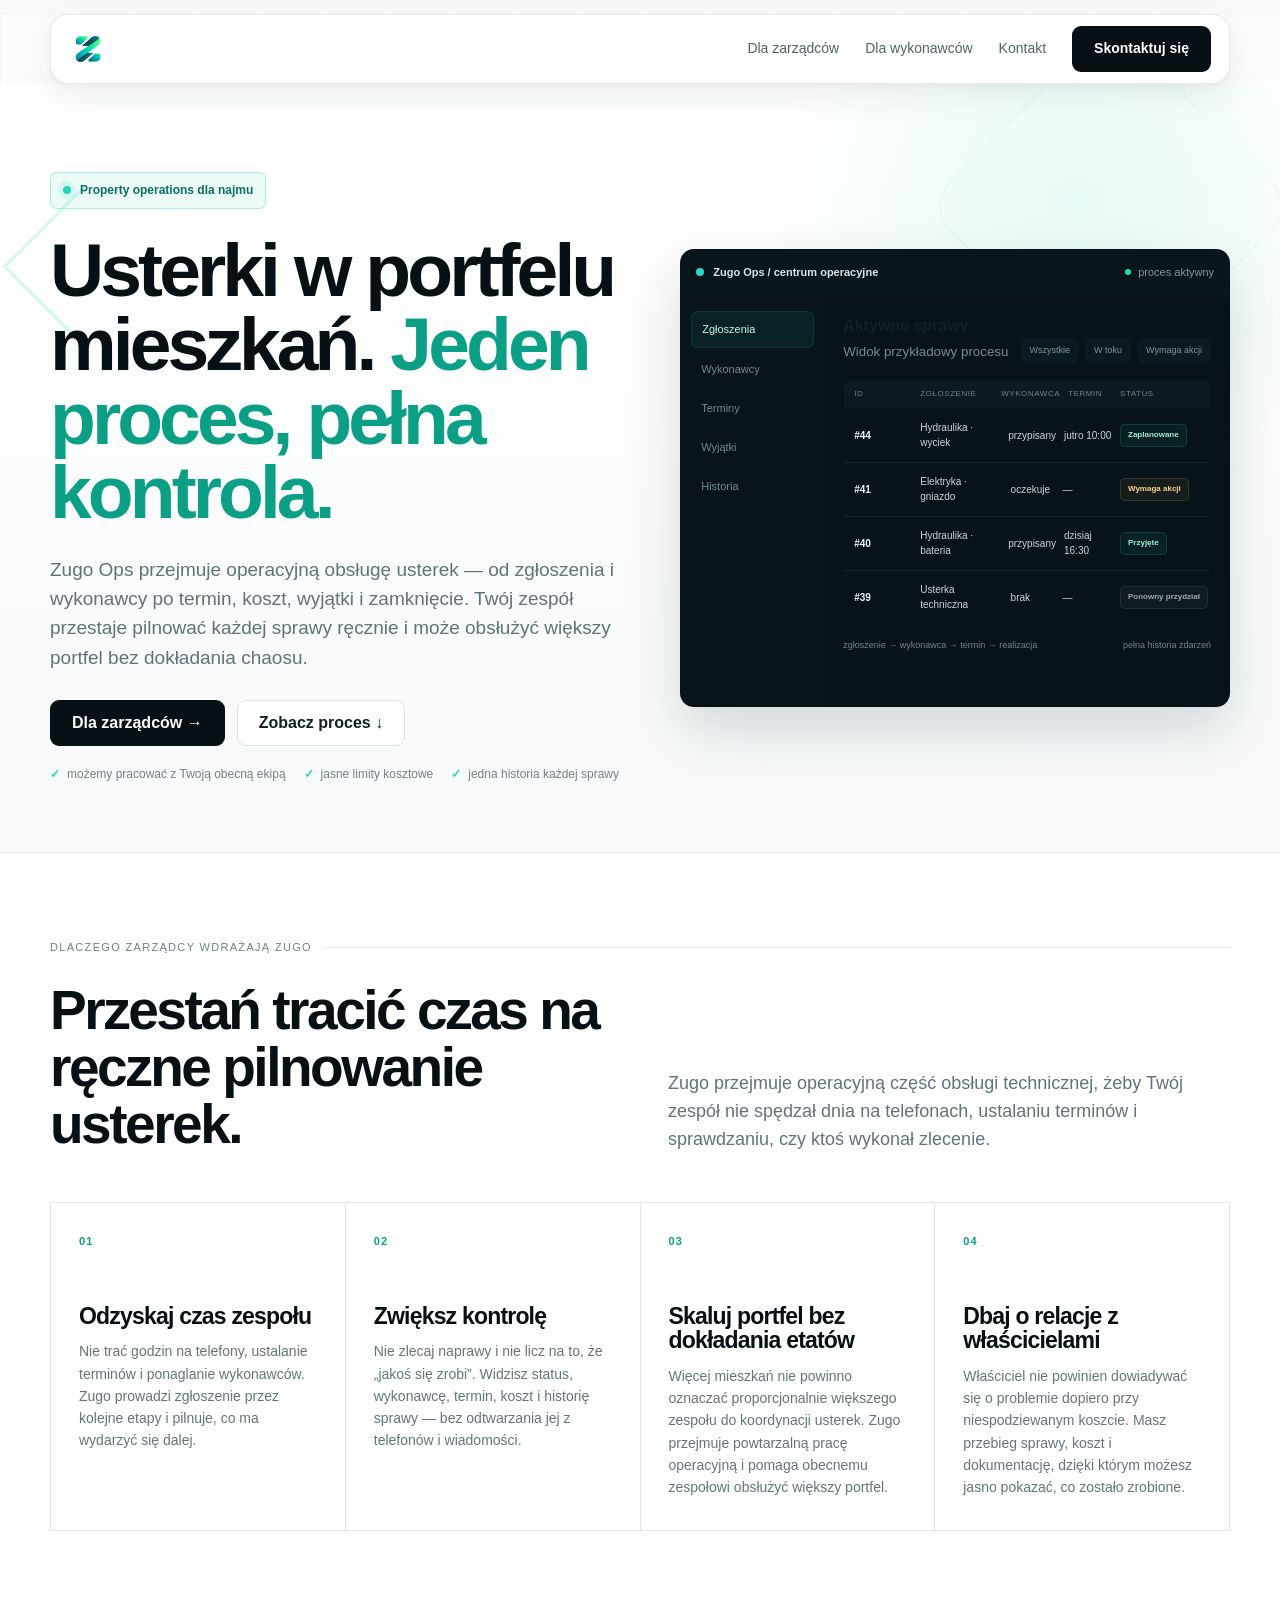
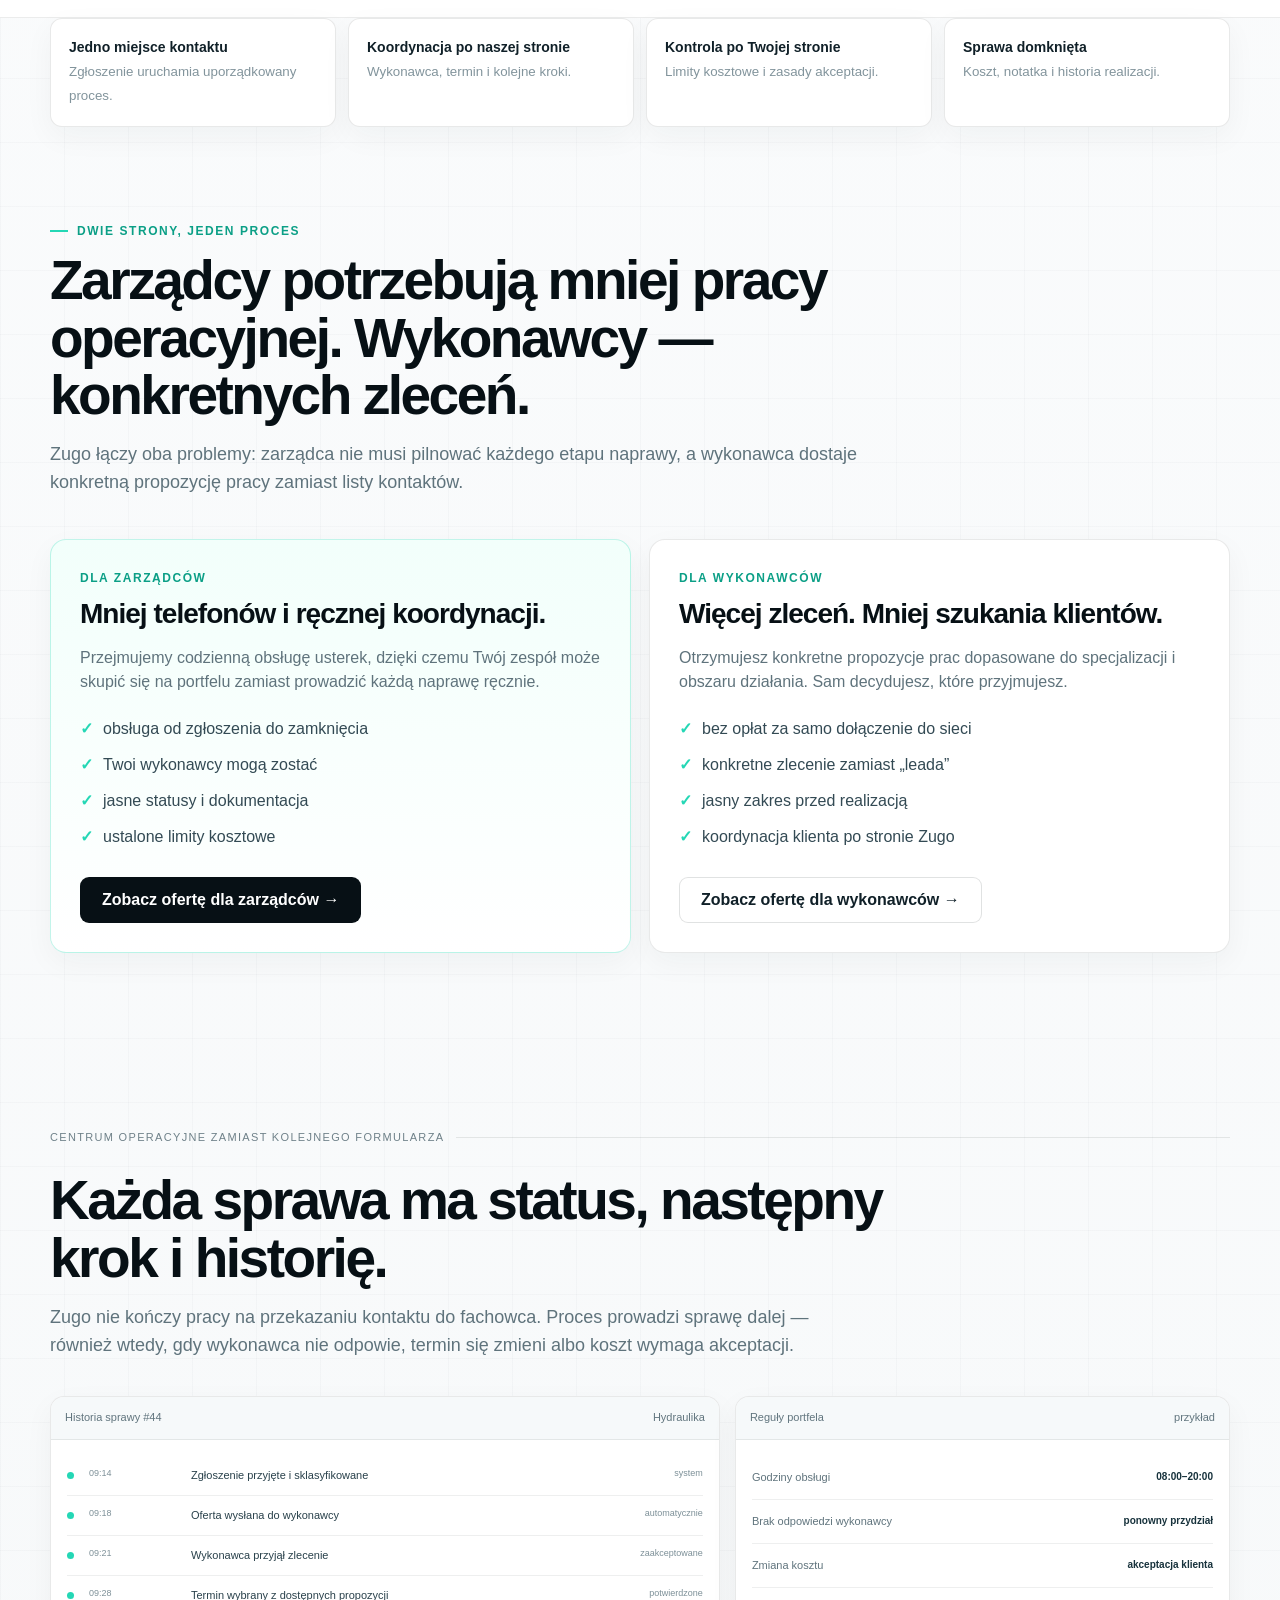
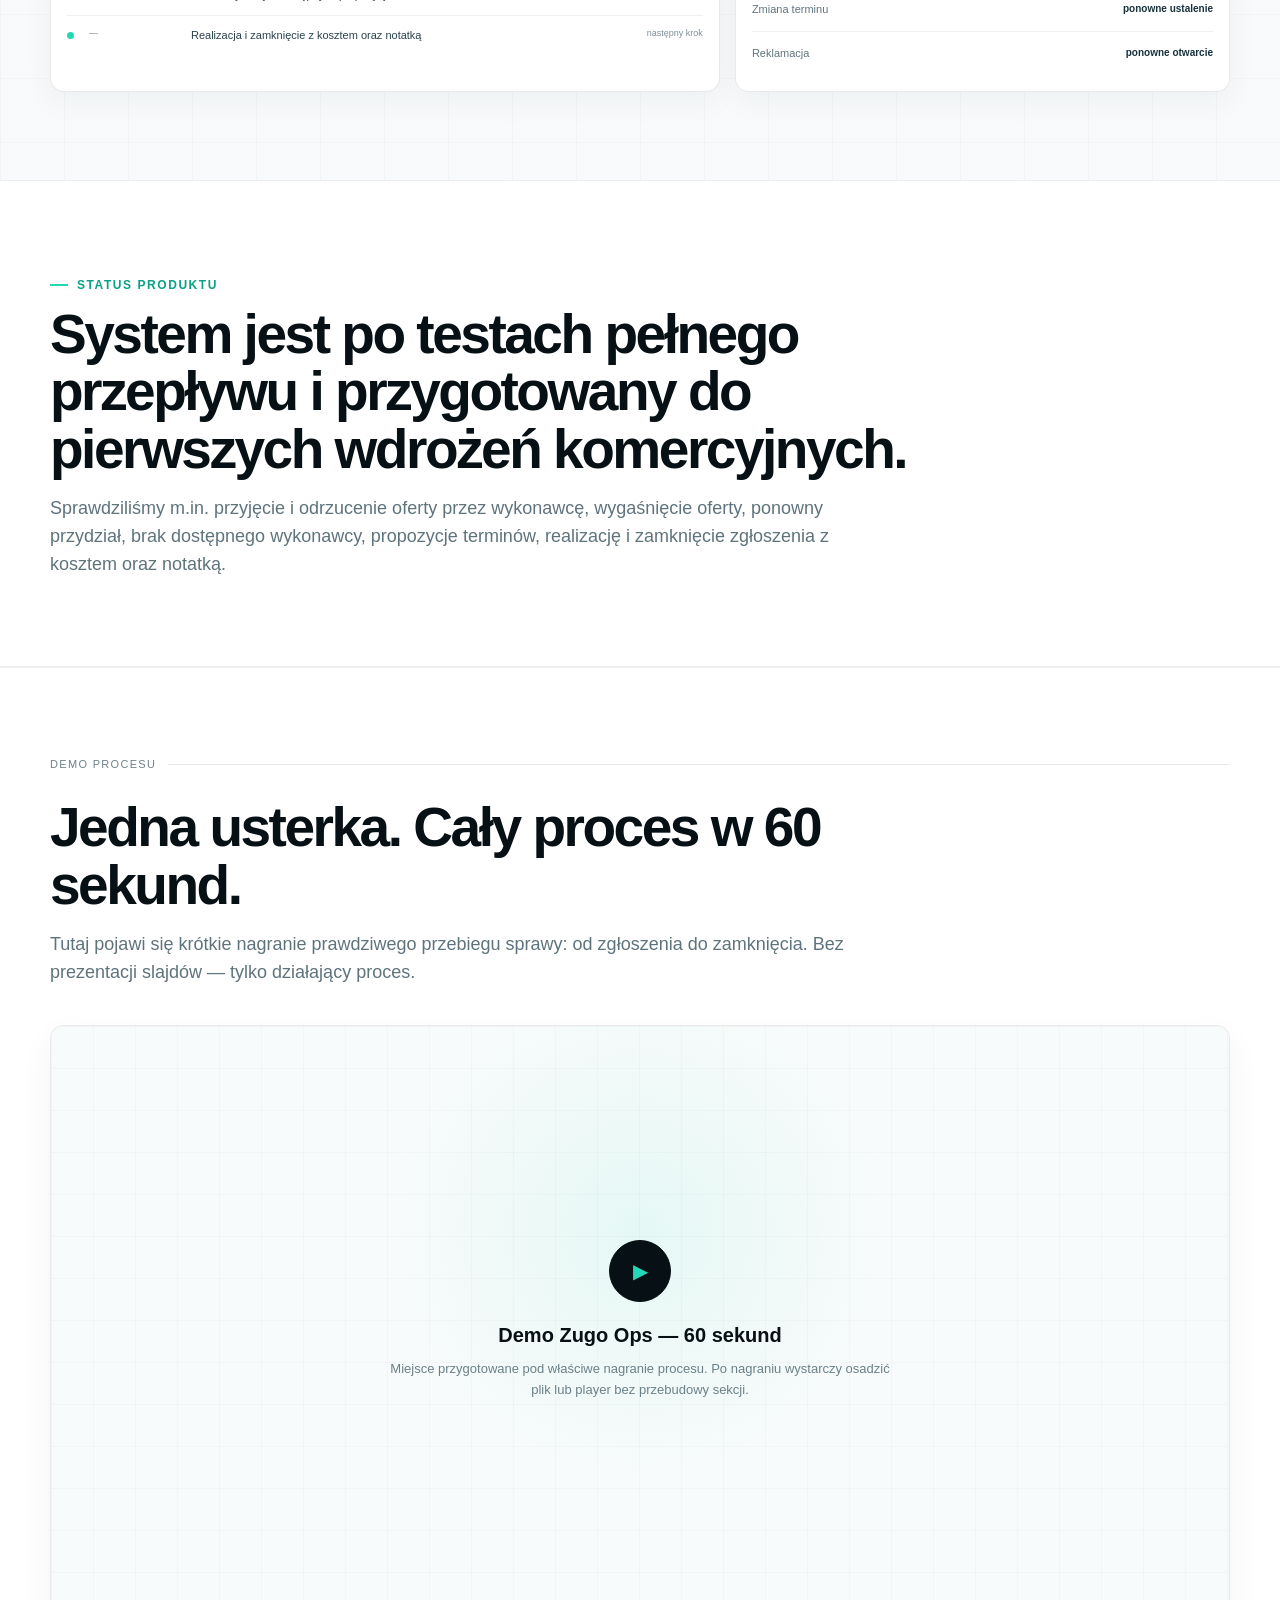
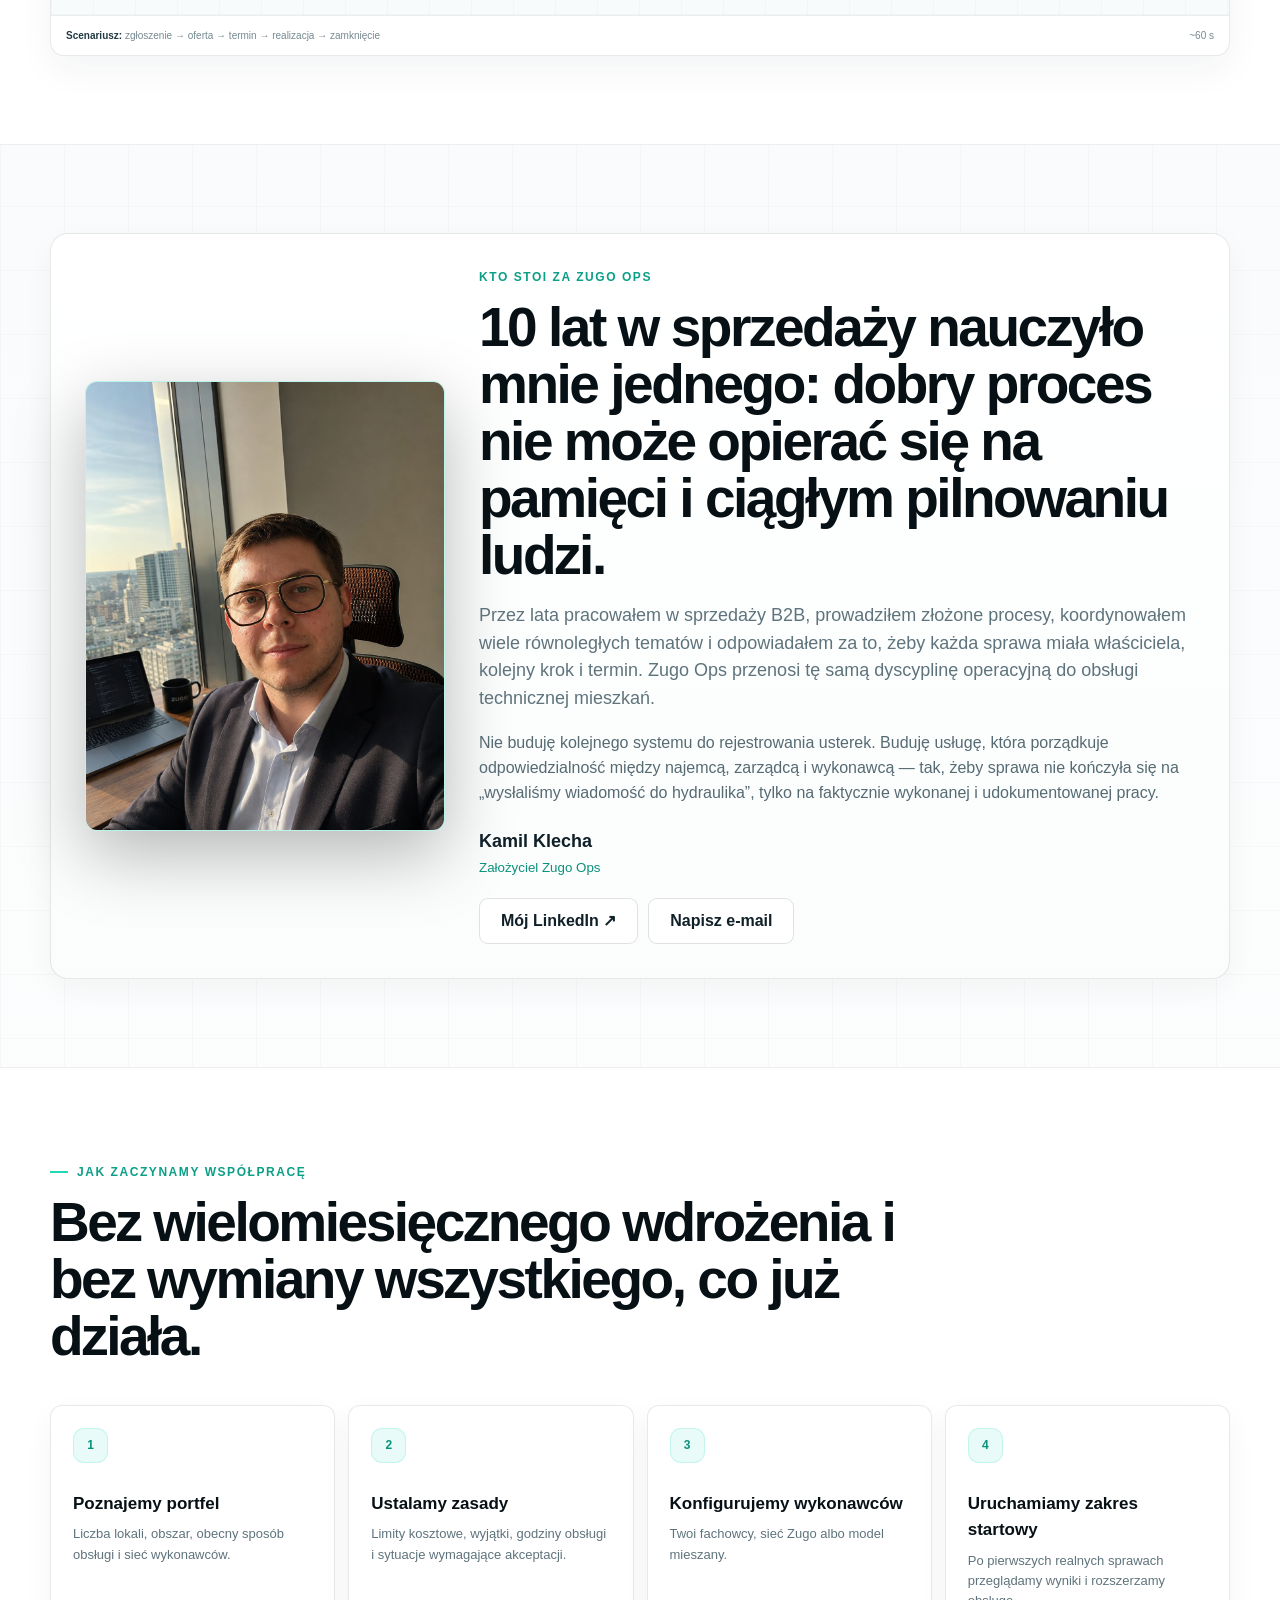
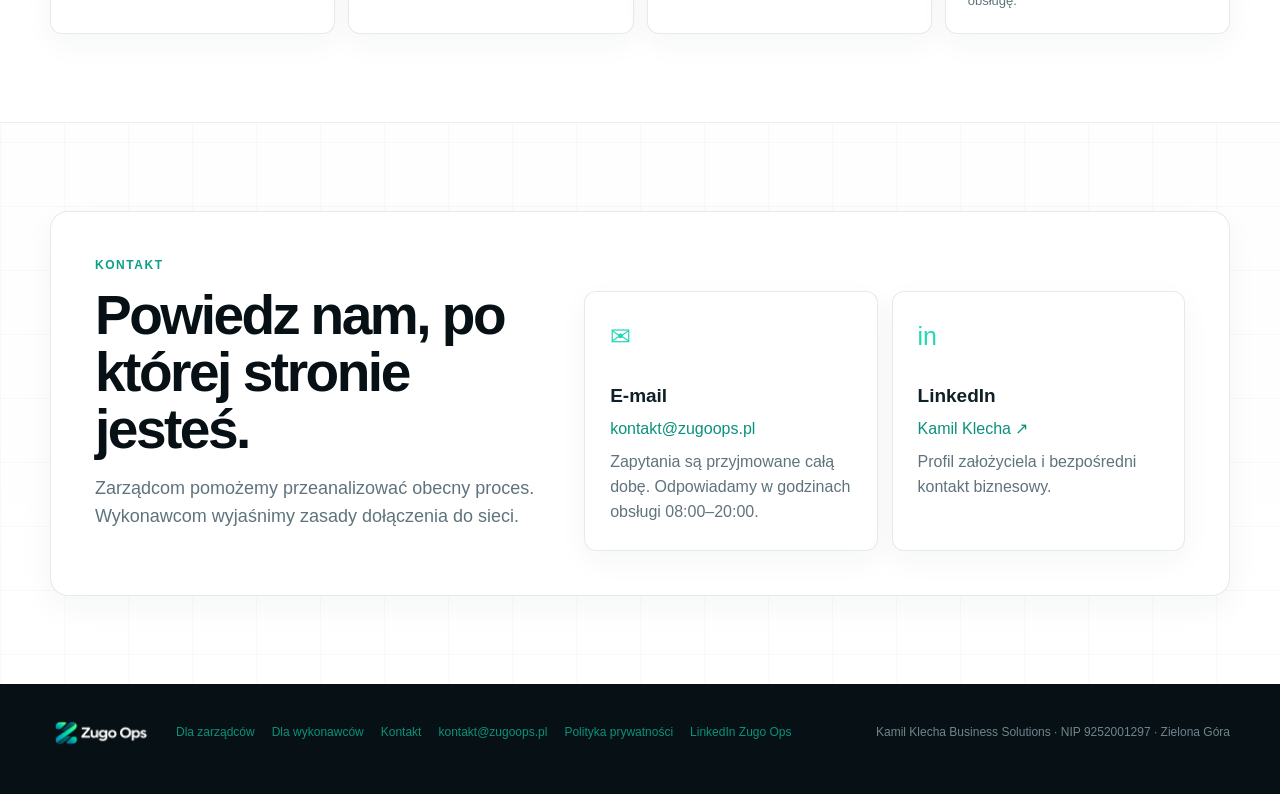
==== commit d26b044f: "sa" ====
--- a/index.html
+++ b/index.html
@@ -74,6 +74,47 @@
 </div>
 </div></header>
 
+<section class="outcomesSection outcomesStrong">
+<div class="wrap">
+  <div class="sectionRule">dlaczego zarządcy wdrażają zugo</div>
+  <div class="outcomesIntro">
+    <div>
+      <h2>Przestań tracić czas na ręczne pilnowanie usterek.</h2>
+    </div>
+    <div>
+      <p class="lead">Zugo przejmuje operacyjną część obsługi technicznej, żeby Twój zespół nie spędzał dnia na telefonach, ustalaniu terminów i sprawdzaniu, czy ktoś wykonał zlecenie.</p>
+    </div>
+  </div>
+
+  <div class="outcomesGrid outcomesGridStrong">
+    <article class="outcomeItem">
+      <span class="outcomeIndex">01</span>
+      <h3>Odzyskaj czas zespołu</h3>
+      <p>Nie trać godzin na telefony, ustalanie terminów i ponaglanie wykonawców. Zugo prowadzi zgłoszenie przez kolejne etapy i pilnuje, co ma wydarzyć się dalej.</p>
+    </article>
+
+    <article class="outcomeItem">
+      <span class="outcomeIndex">02</span>
+      <h3>Zwiększ kontrolę</h3>
+      <p>Nie zlecaj naprawy i nie licz na to, że „jakoś się zrobi”. Widzisz status, wykonawcę, termin, koszt i historię sprawy — bez odtwarzania jej z telefonów i wiadomości.</p>
+    </article>
+
+    <article class="outcomeItem">
+      <span class="outcomeIndex">03</span>
+      <h3>Skaluj portfel bez dokładania etatów</h3>
+      <p>Więcej mieszkań nie powinno oznaczać proporcjonalnie większego zespołu do koordynacji usterek. Zugo przejmuje powtarzalną pracę operacyjną i pomaga obecnemu zespołowi obsłużyć większy portfel.</p>
+    </article>
+
+    <article class="outcomeItem">
+      <span class="outcomeIndex">04</span>
+      <h3>Dbaj o relacje z właścicielami</h3>
+      <p>Właściciel nie powinien dowiadywać się o problemie dopiero przy niespodziewanym koszcie. Masz przebieg sprawy, koszt i dokumentację, dzięki którym możesz jasno pokazać, co zostało zrobione.</p>
+    </article>
+  </div>
+</div>
+</section>
+
+
 <section class="strip"><div class="wrap valueStrip">
 <div class="value"><b>Jedno miejsce kontaktu</b><small>Zgłoszenie uruchamia uporządkowany proces.</small></div>
 <div class="value"><b>Koordynacja po naszej stronie</b><small>Wykonawca, termin i kolejne kroki.</small></div>
@@ -82,37 +123,7 @@
 </div></section>
 
 
-<section class="outcomesSection"><div class="wrap">
-<div class="sectionRule">co zmienia Zugo w codziennej pracy</div>
-<h2>Mniej operacyjnego chaosu. Więcej czasu i kontroli nad portfelem.</h2>
-<p class="lead">Zugo nie jest kolejnym miejscem do rejestrowania usterek. Przejmujemy pracę, która dziś rozprasza zespół między telefonami, wykonawcami, terminami i właścicielami.</p>
-
-<div class="outcomesGrid">
-  <article class="outcomeItem">
-    <span class="outcomeIndex">01</span>
-    <h3>Odzyskaj czas zespołu</h3>
-    <p>Koniec z godzinami spędzanymi na telefonach, ustalaniu terminów i sprawdzaniu, czy wykonawca w ogóle odpowiedział. Zugo prowadzi sprawę dalej.</p>
-  </article>
-
-  <article class="outcomeItem">
-    <span class="outcomeIndex">02</span>
-    <h3>Miej kontrolę nad każdą sprawą</h3>
-    <p>Widzisz status, koszt, wykonawcę i następny krok. Zamiast „zleciłem i mam nadzieję, że ktoś to zrobi”, masz historię całego procesu.</p>
-  </article>
-
-  <article class="outcomeItem">
-    <span class="outcomeIndex">03</span>
-    <h3>Skaluj portfel, nie administrację</h3>
-    <p>Więcej mieszkań nie powinno automatycznie oznaczać kolejnej osoby do ręcznego pilnowania usterek. Zugo ma zwiększać wydajność obecnego zespołu.</p>
-  </article>
-
-  <article class="outcomeItem">
-    <span class="outcomeIndex">04</span>
-    <h3>Chroń relację z właścicielem</h3>
-    <p>Właściciel nie powinien dowiadywać się o problemie dopiero przy niespodziewanym koszcie. Historia sprawy i dokumentacja dają Ci konkretną odpowiedź na pytanie: „co się wydarzyło?”.</p>
-  </article>
-</div>
-</div></section>
+
 
 <section><div class="wrap"><div class="kicker">Dwie strony, jeden proces</div>
 <h2>Zarządcy potrzebują mniej pracy operacyjnej. Wykonawcy — konkretnych zleceń.</h2>
--- a/zugo-proptech-v52.css
+++ b/zugo-proptech-v52.css
@@ -588,3 +588,96 @@
 }
 .hero h1 { color:#071015 !important; }
 .hero p { color:#5f737c !important; }
+
+
+/* V5.3 — explicit business outcomes directly under hero */
+.outcomesStrong{
+  padding:86px 0;
+  background:#ffffff !important;
+  border-top:1px solid rgba(7,16,21,.08);
+  border-bottom:1px solid rgba(7,16,21,.08);
+}
+.outcomesIntro{
+  display:grid;
+  grid-template-columns:1fr 1fr;
+  gap:56px;
+  align-items:end;
+  margin-bottom:48px;
+}
+.outcomesIntro h2{max-width:620px}
+.outcomesIntro .lead{margin:0;max-width:560px}
+.outcomesGridStrong{
+  display:grid;
+  grid-template-columns:repeat(4,1fr);
+  gap:0;
+  border-top:1px solid rgba(7,16,21,.10);
+  border-left:1px solid rgba(7,16,21,.10);
+}
+.outcomesGridStrong .outcomeItem{
+  min-height:320px;
+  padding:30px 28px 32px;
+  border-right:1px solid rgba(7,16,21,.10);
+  border-bottom:1px solid rgba(7,16,21,.10);
+  background:#fff;
+}
+.outcomesGridStrong .outcomeIndex{margin-bottom:54px}
+.outcomesGridStrong .outcomeItem h3{font-size:23px;line-height:1.08}
+.outcomesGridStrong .outcomeItem p{font-size:14px;line-height:1.58}
+@media(max-width:1050px){
+  .outcomesGridStrong{grid-template-columns:1fr 1fr}
+}
+@media(max-width:720px){
+  .outcomesIntro{grid-template-columns:1fr;gap:18px}
+  .outcomesGridStrong{grid-template-columns:1fr}
+  .outcomesGridStrong .outcomeItem{min-height:auto}
+}
+
+
+/* V5.4 — floating sticky navigation inspired by modern PropTech */
+.nav{
+  position:sticky !important;
+  top:14px !important;
+  z-index:1000 !important;
+  width:min(calc(100% - 36px),1180px) !important;
+  margin:14px auto 0 !important;
+  border:1px solid rgba(7,16,21,.09) !important;
+  border-radius:18px !important;
+  background:rgba(255,255,255,.90) !important;
+  backdrop-filter:blur(18px) saturate(140%) !important;
+  -webkit-backdrop-filter:blur(18px) saturate(140%) !important;
+  box-shadow:
+    0 12px 32px rgba(20,42,52,.08),
+    0 2px 8px rgba(20,42,52,.04) !important;
+  transition:
+    box-shadow .22s ease,
+    transform .22s ease,
+    background-color .22s ease !important;
+}
+.nav.scrolled{
+  background:rgba(255,255,255,.96) !important;
+  box-shadow:
+    0 18px 42px rgba(20,42,52,.12),
+    0 4px 12px rgba(20,42,52,.05) !important;
+}
+.navin{
+  height:68px !important;
+  width:100% !important;
+  padding:0 18px !important;
+}
+.mobileMenu{
+  border-top:1px solid rgba(7,16,21,.07) !important;
+  border-radius:0 0 16px 16px !important;
+  background:rgba(255,255,255,.97) !important;
+}
+@media(max-width:720px){
+  .nav{
+    width:min(calc(100% - 20px),1180px) !important;
+    top:8px !important;
+    margin-top:8px !important;
+    border-radius:14px !important;
+  }
+  .navin{
+    height:62px !important;
+    padding:0 12px !important;
+  }
+}
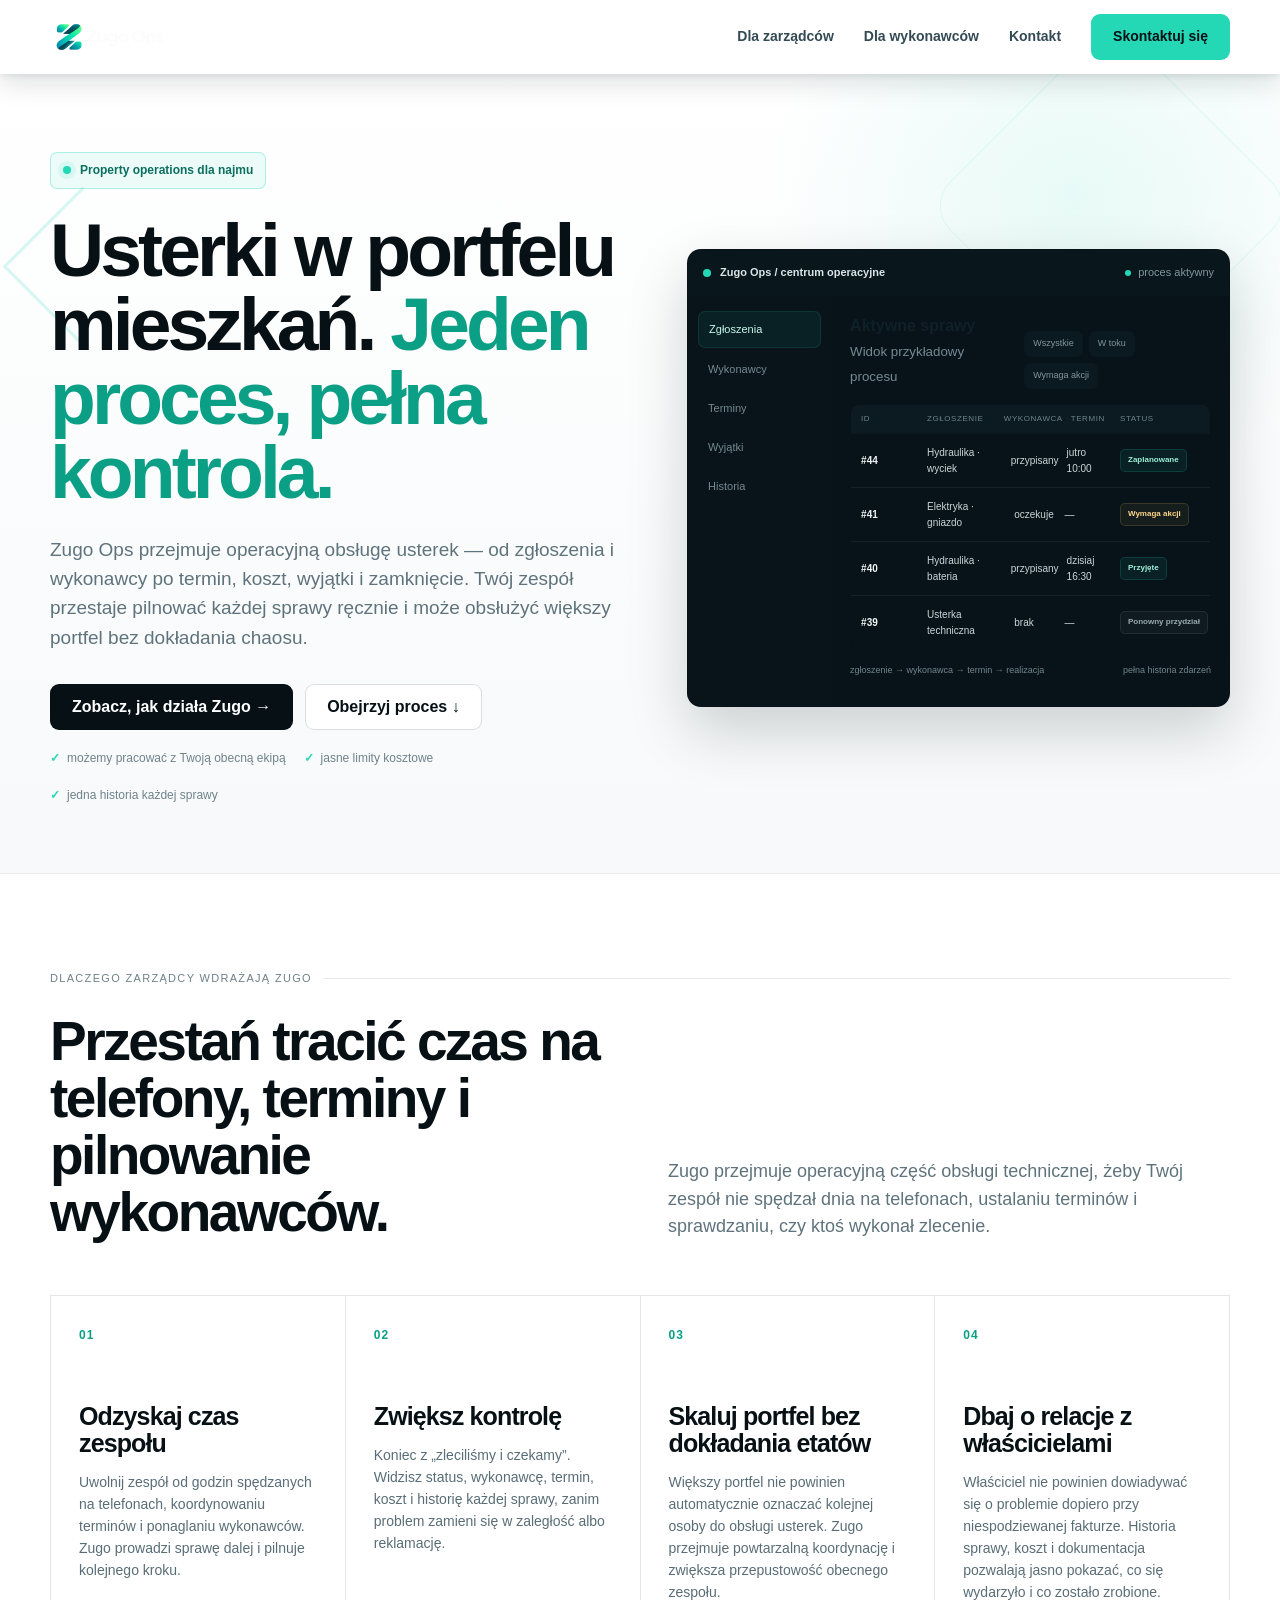
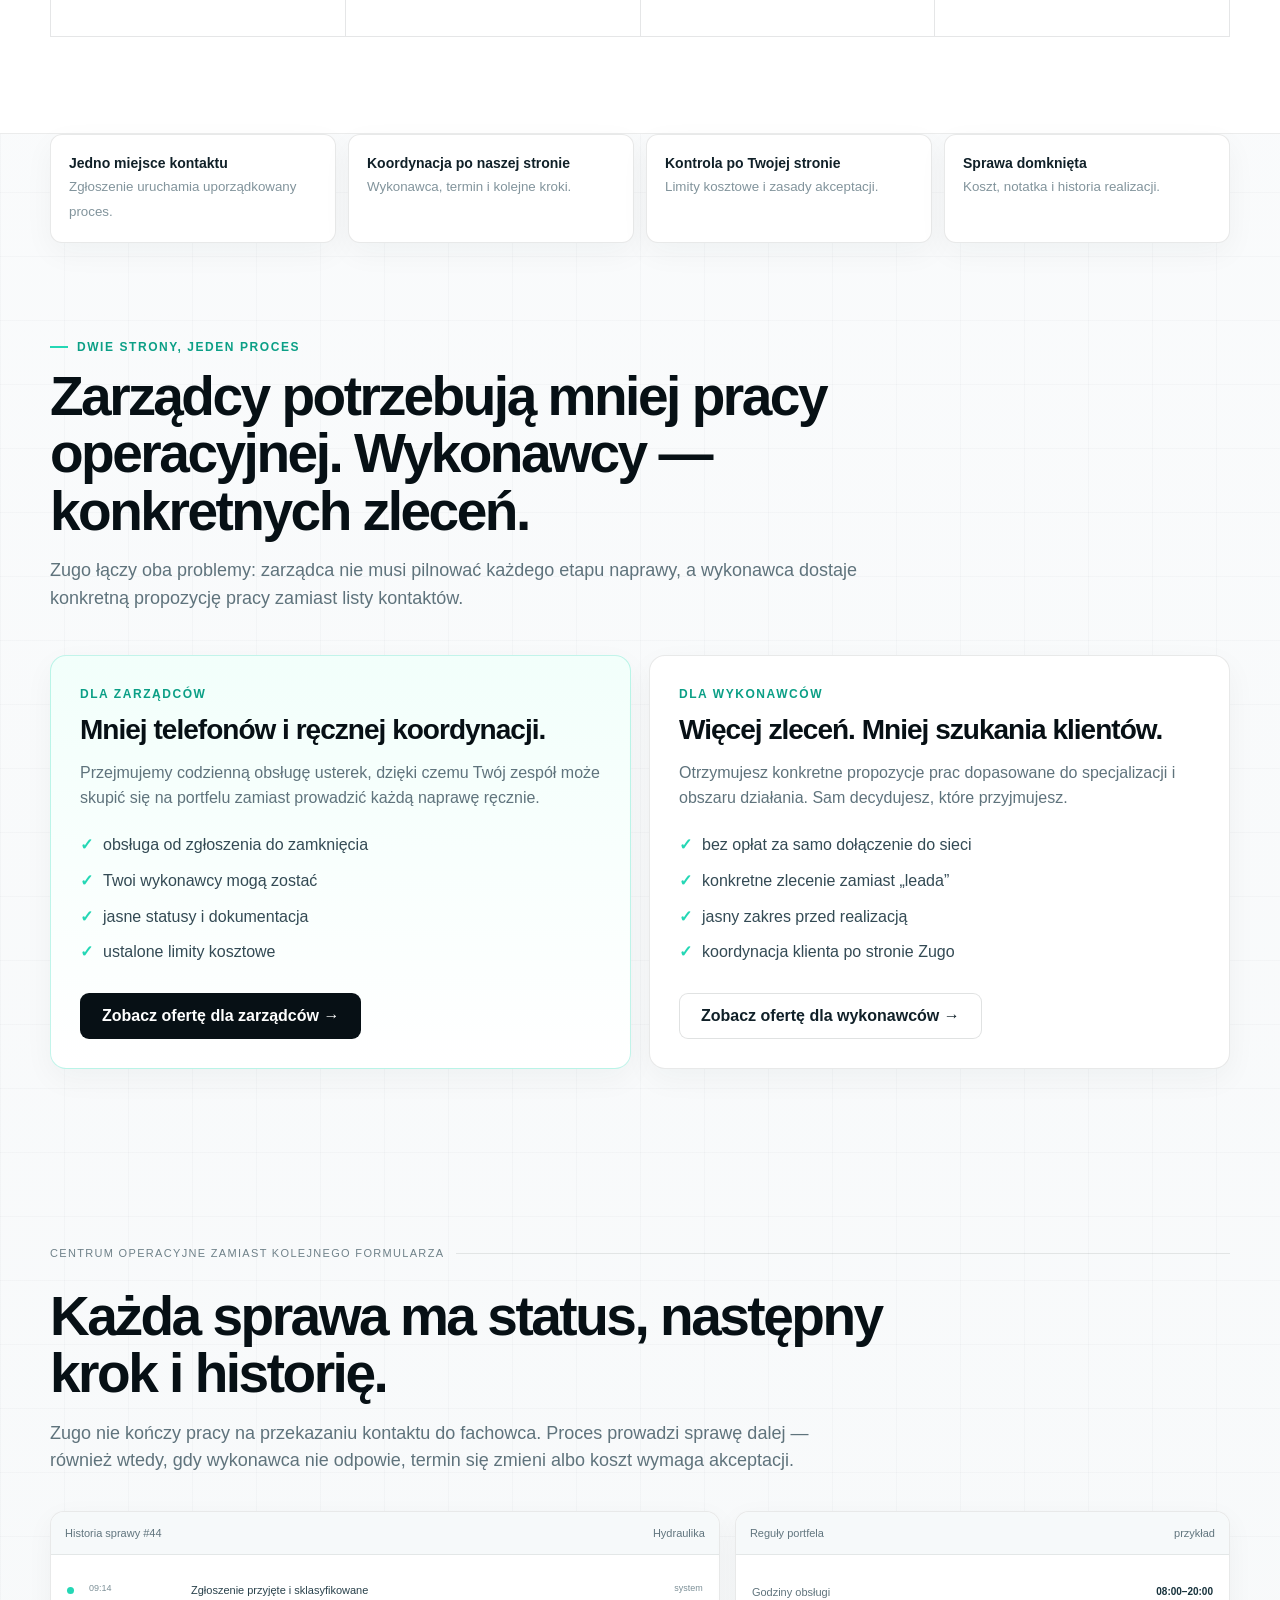
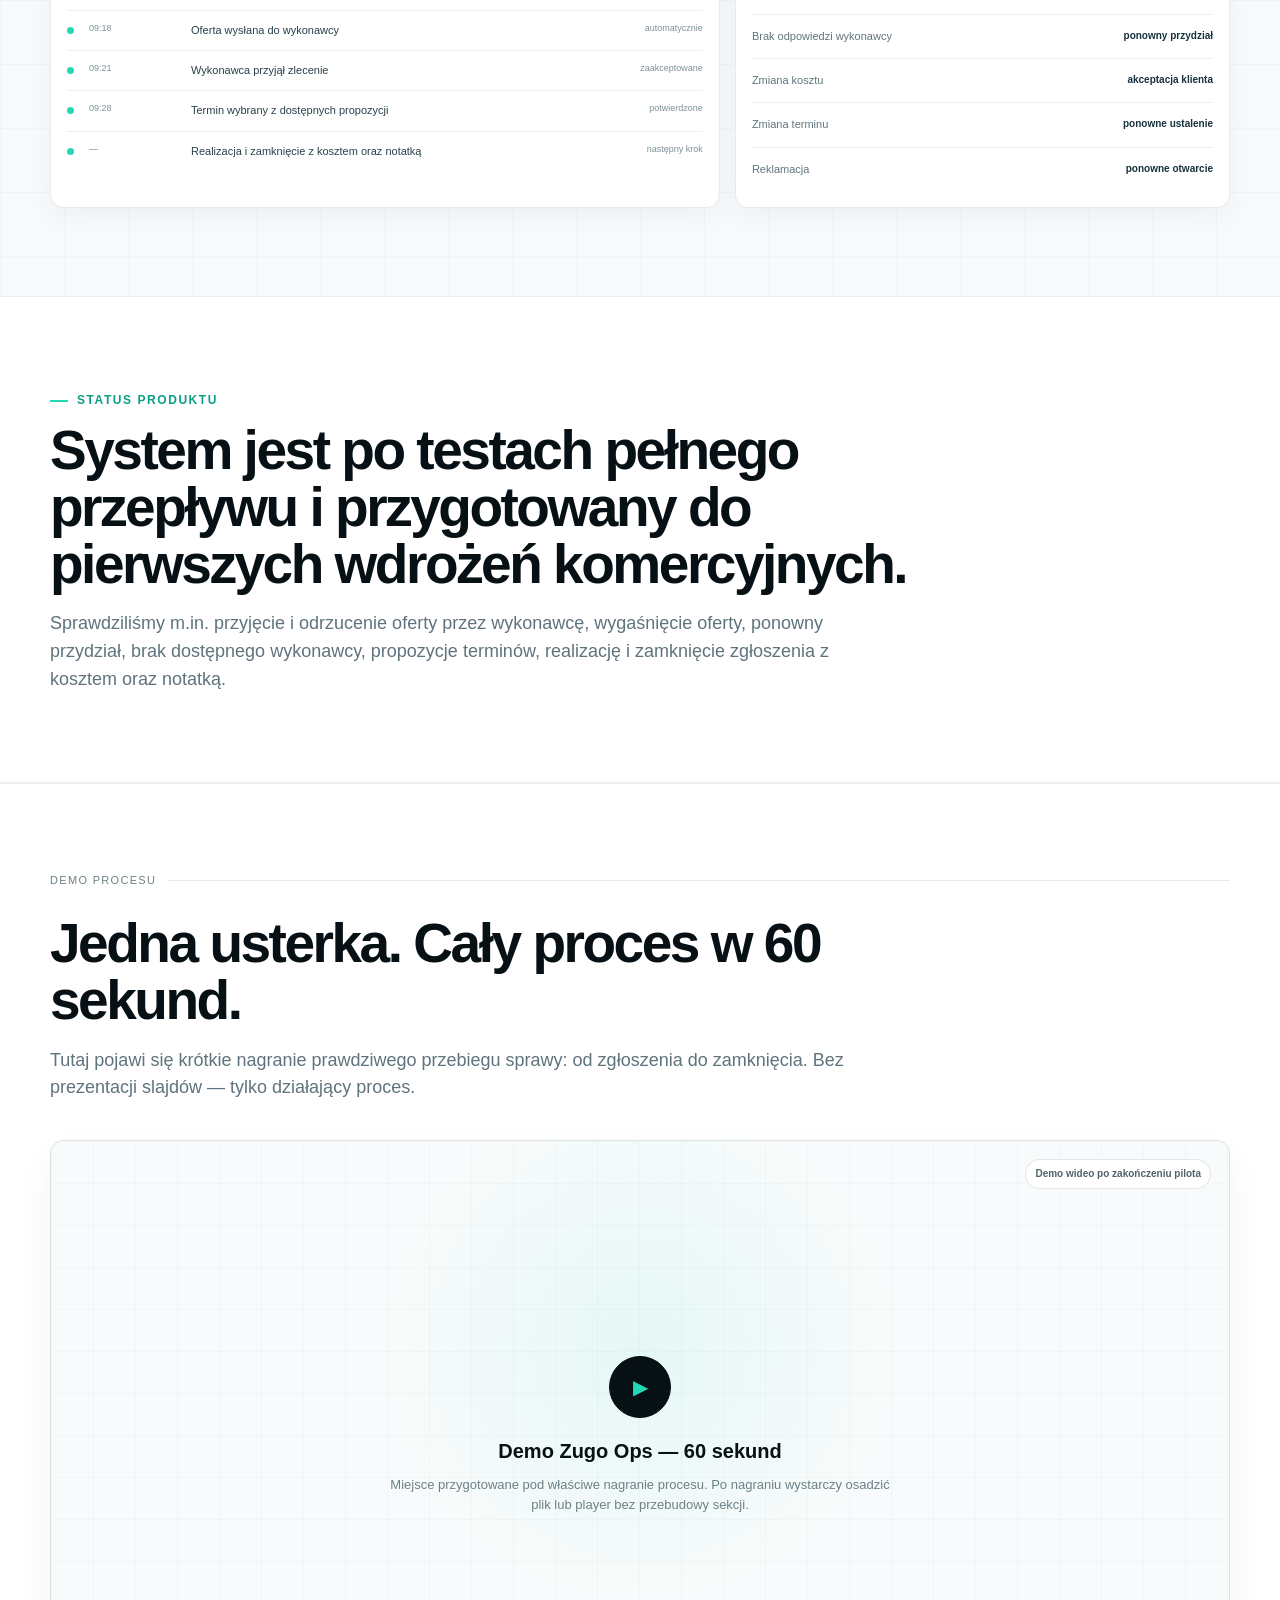
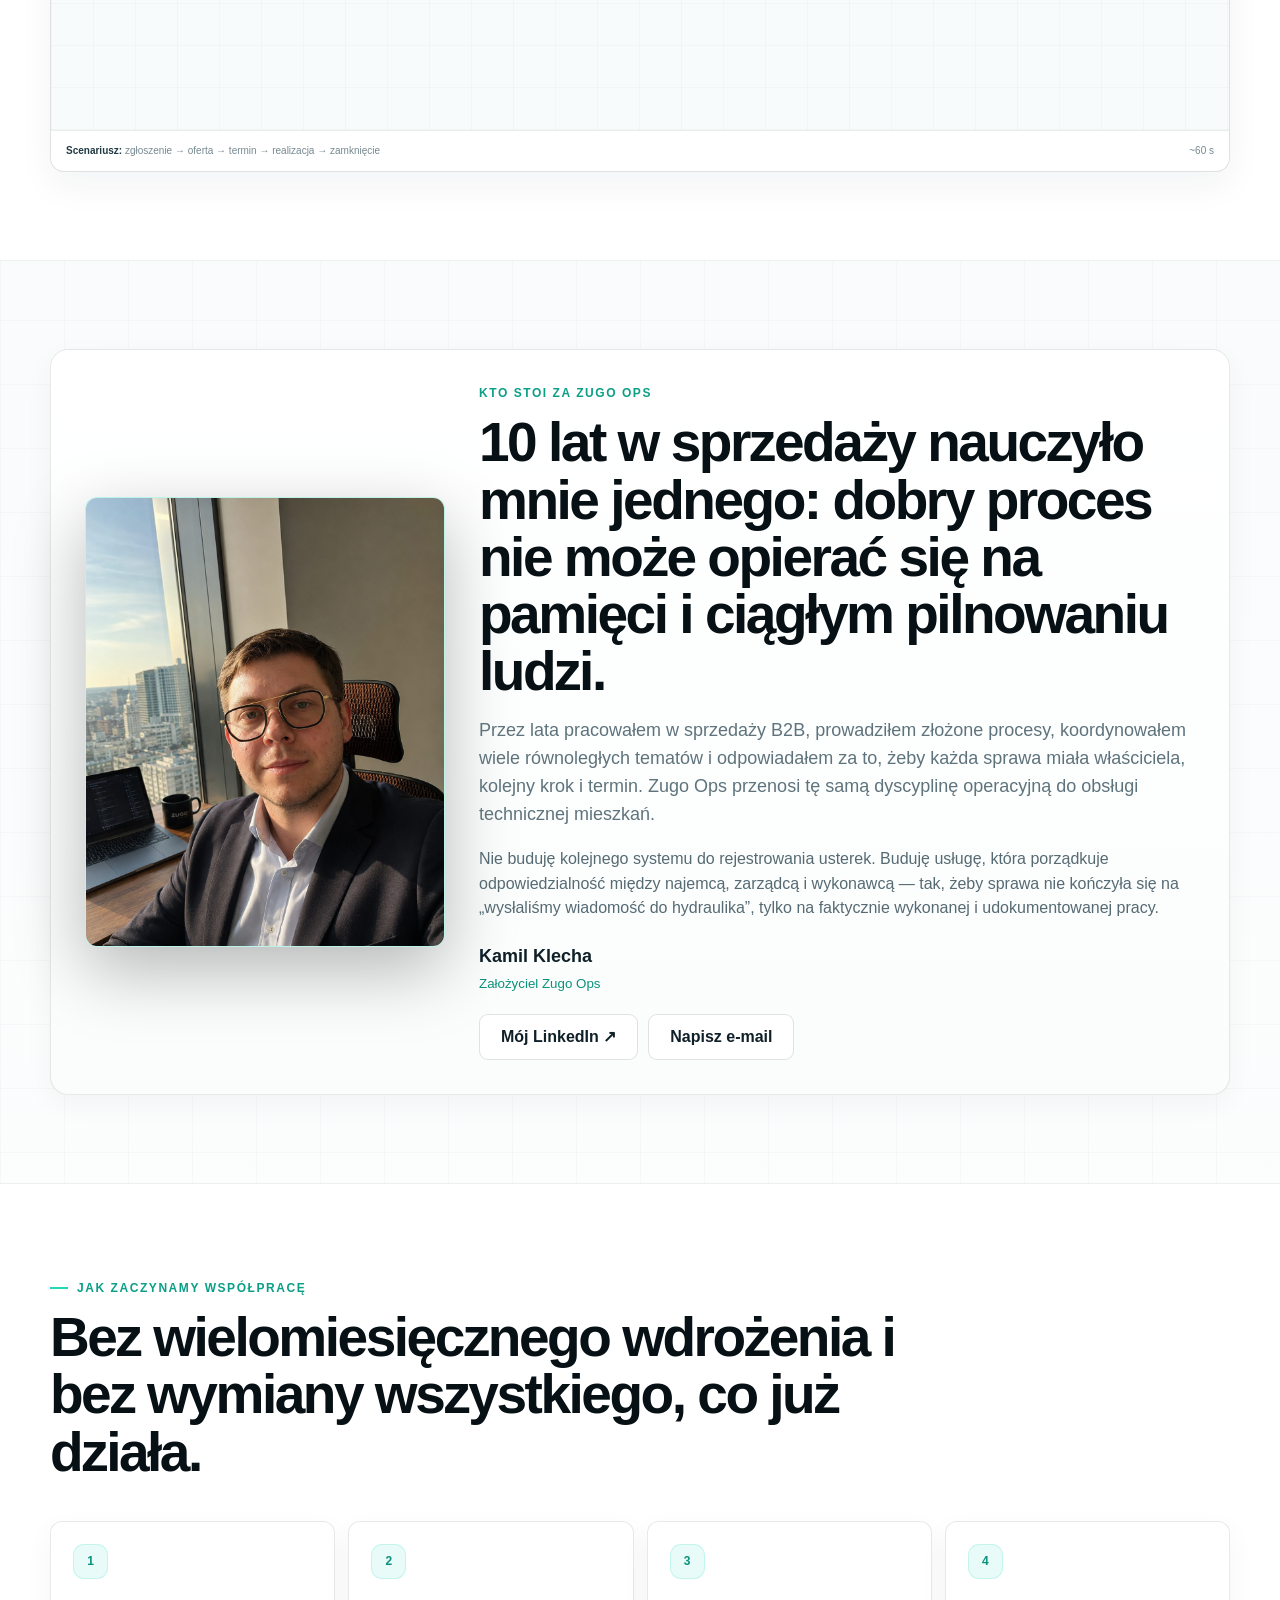
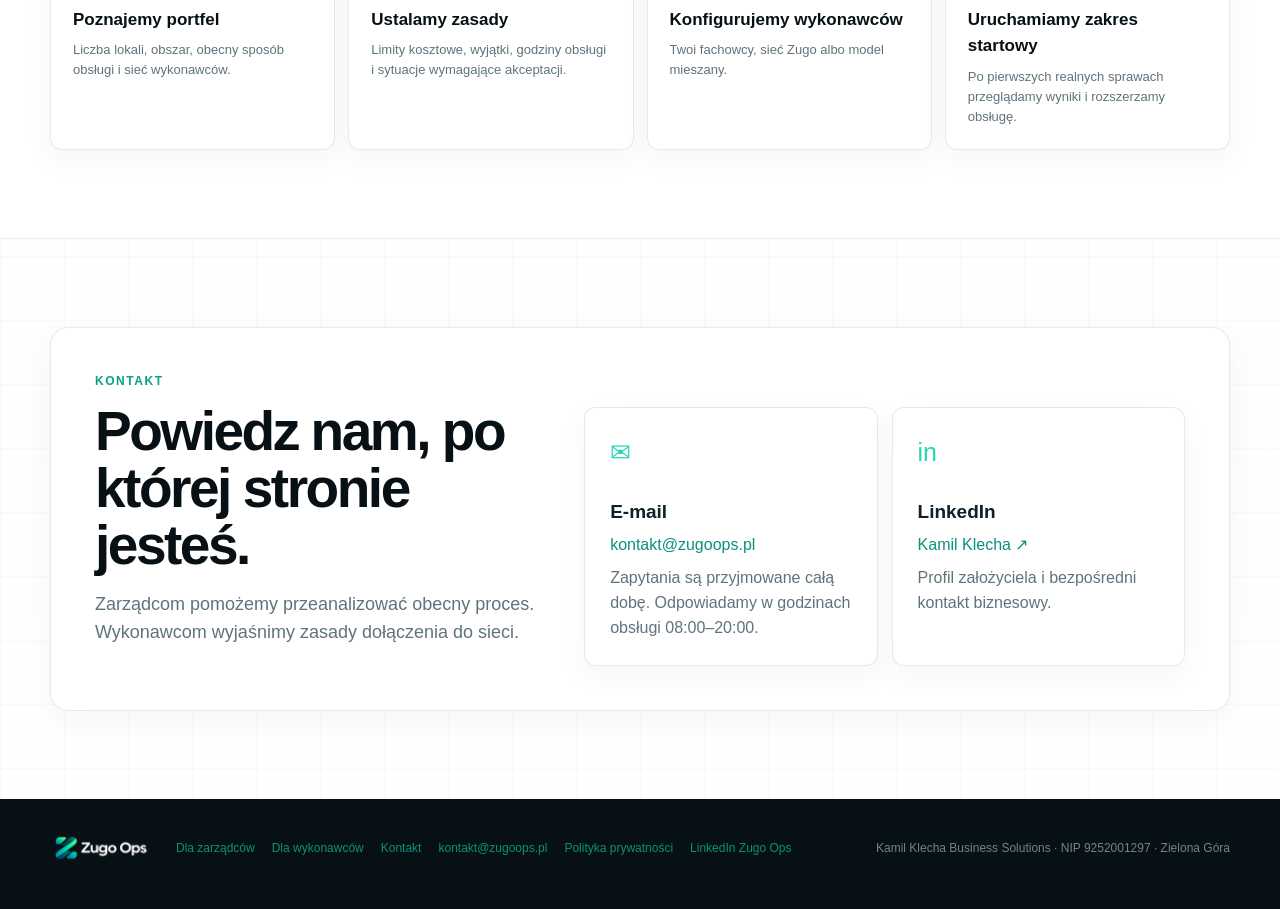
==== commit 85e7b3c4: "1" ====
--- a/index.html
+++ b/index.html
@@ -6,7 +6,7 @@
 <meta name="theme-color" content="#071015">
 <meta name="robots" content="index,follow,max-image-preview:large">
 <link rel="canonical" href="https://zugoops.pl/">
-<link rel="stylesheet" href="/zugo-proptech-v52.css">
+<link rel="stylesheet" href="/zugo-proptech-v55.css">
 <link rel="icon" type="image/png" sizes="64x64" href="/favicon-64.png">
 <link rel="apple-touch-icon" href="/favicon.png">
 <meta property="og:type" content="website">
@@ -23,7 +23,7 @@
 <meta name="twitter:description" content="Zugo Ops przejmuje obsługę usterek w portfelach mieszkań: zgłoszenie, wykonawca, termin, realizacja i zamknięcie sprawy.">
 <meta name="twitter:image" content="https://zugoops.pl/og-image.png">
 <script type="application/ld+json">{"@context": "https://schema.org", "@type": "ProfessionalService", "@id": "https://zugoops.pl/#organization", "name": "Zugo Ops", "legalName": "Kamil Klecha Business Solutions", "url": "https://zugoops.pl/", "logo": "https://zugoops.pl/zugo-logo.png", "image": "https://zugoops.pl/og-image.png", "email": "kontakt@zugoops.pl", "taxID": "9252001297", "areaServed": {"@type": "AdministrativeArea", "name": "Zielona Góra i uzgodnione lokalizacje w Polsce"}, "address": {"@type": "PostalAddress", "addressLocality": "Zielona Góra", "addressCountry": "PL"}, "founder": {"@type": "Person", "name": "Kamil Klecha", "url": "https://www.linkedin.com/in/kamil-klecha/"}, "sameAs": ["https://www.linkedin.com/company/zugoapp"]}</script>
-<script defer src="/zugo-site-v52.js"></script>
+<script defer src="/zugo-site-v55.js"></script>
 </head><body><nav class="nav">
 <div class="wrap navin">
 <a class="brand" href="/" aria-label="Zugo Ops — strona główna">
@@ -40,7 +40,7 @@
 <div><div class="eyebrow">Property operations dla najmu</div>
 <h1>Usterki w portfelu mieszkań. <span class="accent">Jeden proces, pełna kontrola.</span></h1>
 <p>Zugo Ops przejmuje operacyjną obsługę usterek — od zgłoszenia i wykonawcy po termin, koszt, wyjątki i zamknięcie. Twój zespół przestaje pilnować każdej sprawy ręcznie i może obsłużyć większy portfel bez dokładania chaosu.</p>
-<div class="actions"><a class="btn primary" href="/zarzadcy/">Dla zarządców →</a><a class="btn secondary" href="#demo">Zobacz proces ↓</a></div>
+<div class="actions"><a class="btn primary" href="/zarzadcy/">Zobacz, jak działa Zugo →</a><a class="btn secondary" href="#demo">Obejrzyj proces ↓</a></div>
 <div class="micro"><span>możemy pracować z Twoją obecną ekipą</span><span>jasne limity kosztowe</span><span>jedna historia każdej sprawy</span></div>
 </div>
 <div class="opsConsole" aria-label="Przykładowy panel operacyjny Zugo Ops">
@@ -79,7 +79,7 @@
   <div class="sectionRule">dlaczego zarządcy wdrażają zugo</div>
   <div class="outcomesIntro">
     <div>
-      <h2>Przestań tracić czas na ręczne pilnowanie usterek.</h2>
+      <h2>Przestań tracić czas na telefony, terminy i pilnowanie wykonawców.</h2>
     </div>
     <div>
       <p class="lead">Zugo przejmuje operacyjną część obsługi technicznej, żeby Twój zespół nie spędzał dnia na telefonach, ustalaniu terminów i sprawdzaniu, czy ktoś wykonał zlecenie.</p>
@@ -90,25 +90,25 @@
     <article class="outcomeItem">
       <span class="outcomeIndex">01</span>
       <h3>Odzyskaj czas zespołu</h3>
-      <p>Nie trać godzin na telefony, ustalanie terminów i ponaglanie wykonawców. Zugo prowadzi zgłoszenie przez kolejne etapy i pilnuje, co ma wydarzyć się dalej.</p>
+      <p>Uwolnij zespół od godzin spędzanych na telefonach, koordynowaniu terminów i ponaglaniu wykonawców. Zugo prowadzi sprawę dalej i pilnuje kolejnego kroku.</p>
     </article>
 
     <article class="outcomeItem">
       <span class="outcomeIndex">02</span>
       <h3>Zwiększ kontrolę</h3>
-      <p>Nie zlecaj naprawy i nie licz na to, że „jakoś się zrobi”. Widzisz status, wykonawcę, termin, koszt i historię sprawy — bez odtwarzania jej z telefonów i wiadomości.</p>
+      <p>Koniec z „zleciliśmy i czekamy”. Widzisz status, wykonawcę, termin, koszt i historię każdej sprawy, zanim problem zamieni się w zaległość albo reklamację.</p>
     </article>
 
     <article class="outcomeItem">
       <span class="outcomeIndex">03</span>
       <h3>Skaluj portfel bez dokładania etatów</h3>
-      <p>Więcej mieszkań nie powinno oznaczać proporcjonalnie większego zespołu do koordynacji usterek. Zugo przejmuje powtarzalną pracę operacyjną i pomaga obecnemu zespołowi obsłużyć większy portfel.</p>
+      <p>Większy portfel nie powinien automatycznie oznaczać kolejnej osoby do obsługi usterek. Zugo przejmuje powtarzalną koordynację i zwiększa przepustowość obecnego zespołu.</p>
     </article>
 
     <article class="outcomeItem">
       <span class="outcomeIndex">04</span>
       <h3>Dbaj o relacje z właścicielami</h3>
-      <p>Właściciel nie powinien dowiadywać się o problemie dopiero przy niespodziewanym koszcie. Masz przebieg sprawy, koszt i dokumentację, dzięki którym możesz jasno pokazać, co zostało zrobione.</p>
+      <p>Właściciel nie powinien dowiadywać się o problemie dopiero przy niespodziewanej fakturze. Historia sprawy, koszt i dokumentacja pozwalają jasno pokazać, co się wydarzyło i co zostało zrobione.</p>
     </article>
   </div>
 </div>
--- a/zugo-proptech-v55.css
+++ b/zugo-proptech-v55.css
@@ -0,0 +1,831 @@
+
+:root{
+ --bg:#071015;--bg2:#09171d;--surface:#0f222b;--surface2:#0b181e;
+ --text:#f2f5f6;--muted:#a9b7bd;--dim:#758991;--mint:#24d7b5;--mint2:#a7f2db;
+ --red:#ff6b63;--amber:#ffcb66;--line:rgba(255,255,255,.095);--lineMint:rgba(36,215,181,.24);
+ --card:rgba(255,255,255,.038);--max:1180px;
+}
+*{box-sizing:border-box}html{scroll-behavior:smooth}body{margin:0;font-family:Inter,ui-sans-serif,-apple-system,BlinkMacSystemFont,"Segoe UI",sans-serif;background:radial-gradient(circle at 8% 4%,rgba(36,215,181,.09),transparent 27%),radial-gradient(circle at 92% 12%,rgba(35,118,148,.10),transparent 24%),linear-gradient(180deg,var(--bg),var(--bg2) 55%,var(--bg));color:var(--text);line-height:1.55;-webkit-font-smoothing:antialiased}
+a{color:inherit;text-decoration:none}img{display:block;max-width:100%}.wrap{width:min(calc(100% - 40px),var(--max));margin:auto}
+.nav{position:sticky;top:0;z-index:80;border-bottom:1px solid rgba(255,255,255,.06);background:rgba(7,16,21,.88);backdrop-filter:blur(16px)}
+.navin{height:78px;display:flex;align-items:center;justify-content:space-between;gap:24px}.brand{display:flex;align-items:center}.logo{height:40px;width:auto}.links{display:flex;gap:26px;align-items:center;font-size:14px;color:#c7d1d5}.links a:hover,.links a.active{color:#fff}.links a.active{position:relative}.links a.active:after{content:"";position:absolute;left:0;right:0;bottom:-10px;height:2px;background:var(--mint);border-radius:2px}
+.menuToggle{display:none;width:44px;height:44px;border:1px solid var(--line);border-radius:13px;background:rgba(255,255,255,.035);padding:10px;cursor:pointer}.menuToggle span{display:block;height:2px;background:#fff;margin:5px 0;border-radius:2px}.mobileMenu{display:none}
+.btn{display:inline-flex;align-items:center;justify-content:center;gap:8px;min-height:50px;padding:0 21px;border-radius:15px;border:1px solid transparent;font-weight:800;transition:.18s ease;cursor:pointer}.btn:hover{transform:translateY(-1px)}.primary{background:linear-gradient(135deg,var(--mint),#77e7c7);color:#062118;box-shadow:0 14px 40px rgba(36,215,181,.15)}.secondary{background:rgba(255,255,255,.025);border-color:var(--line);color:#fff}.textLink{color:var(--mint2);text-decoration:underline;text-underline-offset:3px}
+.hero{padding:90px 0 68px}.heroGrid{display:grid;grid-template-columns:1.02fr .98fr;gap:58px;align-items:center}.heroTextOnly{max-width:880px}
+.eyebrow{display:inline-flex;align-items:center;gap:9px;padding:8px 12px;border:1px solid var(--lineMint);background:rgba(36,215,181,.055);border-radius:999px;color:#d4f7ec;font-size:12px;font-weight:850;margin-bottom:24px}.eyebrow:before{content:"";width:8px;height:8px;border-radius:50%;background:var(--mint);box-shadow:0 0 0 5px rgba(36,215,181,.10)}
+h1{font-size:clamp(48px,6vw,75px);line-height:.99;letter-spacing:-.06em;margin:0;font-weight:850}.accent{color:var(--mint2)}.hero p{font-size:19px;color:var(--muted);max-width:710px;margin:25px 0 0}.actions{display:flex;gap:12px;flex-wrap:wrap;margin-top:28px}.micro{display:flex;gap:18px;flex-wrap:wrap;margin-top:19px;font-size:12px;color:#84969d}.micro span:before{content:"✓";color:var(--mint);font-weight:900;margin-right:7px}
+.heroVisual{position:relative;padding:14px;border:1px solid var(--lineMint);background:linear-gradient(180deg,rgba(36,215,181,.055),rgba(255,255,255,.02));border-radius:30px;box-shadow:0 30px 85px rgba(0,0,0,.28);overflow:hidden}.heroVisual img{width:100%;height:auto;border-radius:21px}
+section{padding:88px 0}.strip{padding:0}.kicker{text-transform:uppercase;letter-spacing:.13em;font-size:12px;font-weight:900;color:var(--mint);margin-bottom:12px}h2{font-size:clamp(36px,4.5vw,55px);line-height:1.04;letter-spacing:-.045em;margin:0;max-width:900px}.lead{font-size:18px;color:var(--muted);max-width:810px;margin:17px 0 0}
+.valueStrip{display:grid;grid-template-columns:repeat(4,1fr);gap:12px}.value{border:1px solid var(--line);background:var(--card);border-radius:18px;padding:18px}.value b{display:block;font-size:14px}.value small{color:var(--dim)}
+.split{display:grid;grid-template-columns:1fr 1fr;gap:18px;margin-top:42px}.side{border:1px solid var(--line);background:var(--card);border-radius:25px;padding:29px;position:relative;overflow:hidden}.side.mint{border-color:var(--lineMint);background:linear-gradient(180deg,rgba(36,215,181,.07),rgba(255,255,255,.025))}.side h3{font-size:28px;line-height:1.08;letter-spacing:-.035em;margin:0 0 13px}.side p{color:var(--muted)}
+.checks{display:grid;gap:11px;margin-top:22px;color:#d3dcdf}.checks div{display:flex;gap:10px}.checks div:before{content:"✓";color:var(--mint);font-weight:900}.checks.red div:before{content:"×";color:var(--red)}
+.band{border-top:1px solid rgba(255,255,255,.06);border-bottom:1px solid rgba(255,255,255,.06);background:linear-gradient(90deg,rgba(255,255,255,.012),rgba(36,215,181,.025),rgba(255,255,255,.012))}
+.flow{display:grid;grid-template-columns:repeat(5,1fr);gap:12px;margin-top:42px}.step{border:1px solid var(--line);border-radius:20px;background:var(--card);padding:21px;min-height:185px;position:relative}.step:not(:last-child):after{content:"→";position:absolute;right:-19px;top:48%;z-index:2;color:var(--mint);font-size:18px}.num{width:35px;height:35px;border-radius:11px;display:grid;place-items:center;background:rgba(36,215,181,.09);border:1px solid rgba(36,215,181,.14);color:var(--mint);font-size:12px;font-weight:900}.step h3{font-size:17px;margin:27px 0 7px}.step p{font-size:13px;color:var(--muted);margin:0}
+.promise{display:grid;grid-template-columns:.92fr 1.08fr;gap:50px;align-items:start}.promiseGrid{display:grid;grid-template-columns:1fr 1fr;gap:12px}.promiseItem{border:1px solid var(--line);background:var(--card);padding:17px;border-radius:17px}.promiseItem b{display:block;font-size:14px;margin-bottom:4px}.promiseItem small{color:var(--dim)}
+.startGrid{display:grid;grid-template-columns:repeat(4,1fr);gap:13px;margin-top:40px}.startCard{padding:22px;border:1px solid var(--line);background:var(--card);border-radius:20px}.startCard .num{margin-bottom:28px}.startCard h3{font-size:17px;margin:0 0 7px}.startCard p{font-size:13px;color:var(--muted);margin:0}
+.founderCard{display:grid;grid-template-columns:.72fr 1.28fr;gap:34px;align-items:start;border:1px solid var(--lineMint);background:radial-gradient(circle at 0 0,rgba(36,215,181,.11),transparent 42%),var(--card);border-radius:28px;padding:34px}.founderFacts{display:grid;gap:12px}.founderFact{border:1px solid var(--line);background:rgba(255,255,255,.02);border-radius:17px;padding:18px}.founderFact b{display:block;font-size:14px}.founderFact small{color:var(--dim)}.founderMeta{margin-top:22px}.founderMeta b{display:block;font-size:18px}.founderMeta small{color:var(--mint2)}.founderLinks{display:flex;gap:10px;flex-wrap:wrap;margin-top:18px}
+.opsGrid{display:grid;grid-template-columns:repeat(3,1fr);gap:13px;margin-top:38px}.opsCard{border:1px solid var(--line);background:var(--card);border-radius:20px;padding:22px}.opsCard b{display:block;margin-bottom:7px}.opsCard p{margin:0;color:var(--muted);font-size:14px}.opsCard strong{color:var(--mint2)}
+.qaGrid{display:grid;grid-template-columns:repeat(2,1fr);gap:14px;margin-top:36px}.screen{border:1px solid var(--line);background:#08141a;border-radius:22px;overflow:hidden;box-shadow:0 18px 55px rgba(0,0,0,.22)}.screenBar{padding:12px 15px;border-bottom:1px solid var(--line);display:flex;justify-content:space-between;color:var(--dim);font-size:11px}.screenBody{padding:18px}.message{padding:13px 14px;border-radius:14px;background:#10242c;border:1px solid #1b3942;margin-bottom:10px;font-size:13px}.message b{color:#fff}.message.good{border-color:rgba(36,215,181,.25);background:rgba(36,215,181,.06)}.message.warn{border-color:rgba(255,203,102,.25);background:rgba(255,203,102,.05)}.screenNote{font-size:11px;color:var(--dim);margin-top:11px}
+.faq{display:grid;gap:10px;margin-top:35px;max-width:1000px}details{border:1px solid var(--line);border-radius:17px;background:var(--card);padding:18px 20px}summary{cursor:pointer;list-style:none;font-weight:800;display:flex;justify-content:space-between;gap:20px}summary::-webkit-details-marker{display:none}summary:after{content:"+";color:var(--mint);font-size:20px}details[open] summary:after{content:"−"}details p{color:var(--muted);margin:13px 0 0}
+.ctaBox{border:1px solid var(--lineMint);border-radius:30px;background:radial-gradient(circle at 10% 0,rgba(36,215,181,.12),transparent 43%),var(--card);padding:44px}.ctaGrid{display:grid;grid-template-columns:.85fr 1.15fr;gap:45px;align-items:start}
+.form{display:grid;grid-template-columns:1fr 1fr;gap:13px}.field{display:grid;gap:6px}.full{grid-column:1/-1}.field label{font-size:12px;font-weight:800;color:#cbd6da}.field input,.field select,.field textarea{width:100%;border:1px solid rgba(255,255,255,.11);background:#0b181e;color:var(--text);border-radius:13px;padding:13px 14px;font:inherit;outline:none}.field input,.field select{min-height:49px}.field textarea{min-height:108px;resize:vertical}.field input:focus,.field select:focus,.field textarea:focus{border-color:rgba(36,215,181,.55);box-shadow:0 0 0 3px rgba(36,215,181,.08)}.field input::placeholder,.field textarea::placeholder{color:#657a82}.hint,.legalNotice{grid-column:1/-1;color:#70838b;font-size:11px}.legalNotice a{color:var(--mint2);text-decoration:underline;text-underline-offset:2px}.formActions{grid-column:1/-1;display:flex;align-items:center;gap:12px;flex-wrap:wrap}.formStatus{font-size:12px;color:var(--muted)}.formStatus.error{color:#ff9993}.formStatus.success{color:var(--mint2)}
+.contactGrid{display:grid;grid-template-columns:1fr 1fr;gap:14px;margin-top:35px}.contactCard{border:1px solid var(--line);background:var(--card);border-radius:22px;padding:25px}.contactCard .icon{font-size:25px;color:var(--mint);margin-bottom:25px}.contactCard b{display:block;font-size:19px}.contactCard a{display:inline-block;color:var(--mint2);margin-top:7px}.contactCard p{color:var(--muted);margin:8px 0 0}
+.legalPage{max-width:900px}.legalPage h2{font-size:28px;margin:38px 0 13px}.legalPage h3{font-size:18px;margin:28px 0 8px}.legalPage p,.legalPage li{color:var(--muted)}.legalPage ul{padding-left:20px}.legalPage strong{color:var(--text)}
+.notFound{min-height:65vh;display:grid;place-items:center;text-align:center}.notFound .code{font-size:clamp(80px,14vw,160px);font-weight:900;letter-spacing:-.08em;color:rgba(167,242,219,.12);line-height:.8}
+footer{border-top:1px solid rgba(255,255,255,.07);padding:32px 0 44px;color:#788a91;font-size:12px}.foot{display:grid;grid-template-columns:auto 1fr auto;align-items:center;gap:24px}.footLogo{height:34px;width:auto}.footlinks{display:flex;gap:17px;flex-wrap:wrap}.foot a{color:#a7f2db}.companyLine{text-align:right}
+@media(max-width:950px){.links{display:none}.menuToggle{display:block}.mobileMenu.open{display:flex;flex-direction:column;gap:4px;padding:8px 20px 18px;border-top:1px solid var(--line)}.mobileMenu a{padding:12px 4px;color:#d5dfe2}.mobileMenu .btn{margin-top:8px}.heroGrid,.promise,.ctaGrid,.founderCard{grid-template-columns:1fr}.valueStrip,.flow,.startGrid,.opsGrid{grid-template-columns:1fr 1fr}.step:after{display:none}.foot{grid-template-columns:1fr}.companyLine{text-align:left}}
+@media(max-width:650px){.wrap{width:min(calc(100% - 28px),var(--max))}.navin{height:68px}.logo{height:34px}.hero{padding-top:62px}h1{font-size:47px}.hero p,.lead{font-size:17px}section{padding:70px 0}.valueStrip,.split,.flow,.startGrid,.opsGrid,.qaGrid,.promiseGrid,.form,.contactGrid{grid-template-columns:1fr}.full,.hint,.legalNotice,.formActions{grid-column:1}.ctaBox{padding:29px 21px}.footlinks{display:grid;gap:10px}.heroVisual{padding:10px}}
+
+
+/* Founder photo + narrative section */
+.founderCardWithPhoto{
+  grid-template-columns:360px 1fr;
+  align-items:center;
+}
+.founderPhotoWrap{
+  border-radius:24px;
+  overflow:hidden;
+  border:1px solid var(--lineMint);
+  background:var(--surface);
+  box-shadow:0 24px 70px rgba(0,0,0,.28);
+}
+.founderPhoto{
+  width:100%;
+  height:auto;
+  aspect-ratio:1/1;
+  object-fit:cover;
+  object-position:center;
+}
+.founderStory{
+  color:var(--muted);
+  font-size:16px;
+  margin:18px 0 0;
+  max-width:760px;
+}
+@media(max-width:950px){
+  .founderCardWithPhoto{grid-template-columns:1fr}
+  .founderPhotoWrap{max-width:420px}
+}
+
+
+/* Founder photo v2 — original image, display crop only */
+.founderPhotoWrap{
+  aspect-ratio:4/5;
+  max-height:520px;
+}
+.founderPhoto{
+  width:100%;
+  height:100%;
+  aspect-ratio:auto;
+  object-fit:cover;
+  object-position:center 43%;
+}
+@media(max-width:950px){
+  .founderPhotoWrap{
+    aspect-ratio:4/5;
+    max-width:420px;
+  }
+}
+
+
+/* =========================================================
+   PROPTECH V4 — operational product visual language
+   Less "AI landing page", more property operations console.
+   ========================================================= */
+
+:root{
+  --radius-lg:16px;
+  --radius-md:11px;
+  --radius-sm:8px;
+  --console:#081319;
+  --console2:#0b1a21;
+  --hairline:rgba(255,255,255,.075);
+}
+
+/* De-glow / de-template */
+body{
+  background:
+    linear-gradient(rgba(255,255,255,.018) 1px, transparent 1px),
+    linear-gradient(90deg,rgba(255,255,255,.018) 1px, transparent 1px),
+    linear-gradient(180deg,#071015,#09171d 48%,#071015);
+  background-size:64px 64px,64px 64px,auto;
+}
+.nav{background:rgba(7,16,21,.95)}
+.btn{border-radius:9px;min-height:46px}
+.primary{box-shadow:none}
+.eyebrow{border-radius:7px;background:rgba(36,215,181,.04)}
+.heroVisual,.side,.value,.step,.startCard,.opsCard,.promiseItem,.screen,
+.contactCard,.ctaBox,.founderCard,details{
+  border-radius:var(--radius-lg);
+  box-shadow:none;
+}
+.heroVisual{background:var(--console);padding:0}
+section{position:relative}
+.band{background:rgba(255,255,255,.012)}
+h1{letter-spacing:-.052em}
+
+/* Product console hero */
+.opsConsole{
+  border:1px solid rgba(255,255,255,.10);
+  background:var(--console);
+  overflow:hidden;
+  border-radius:14px;
+  box-shadow:0 25px 70px rgba(0,0,0,.30);
+}
+.consoleTop{
+  height:46px;display:flex;align-items:center;justify-content:space-between;
+  padding:0 15px;border-bottom:1px solid var(--hairline);
+  background:#09171d;font-size:11px;color:#83969d;
+}
+.consoleBrand{display:flex;align-items:center;gap:9px;color:#dbe5e8;font-weight:800}
+.consoleDot{width:8px;height:8px;border-radius:50%;background:var(--mint)}
+.consoleLive{display:flex;align-items:center;gap:7px}
+.consoleLive:before{content:"";width:6px;height:6px;border-radius:50%;background:var(--mint)}
+.consoleShell{display:grid;grid-template-columns:144px 1fr;min-height:410px}
+.consoleSide{
+  border-right:1px solid var(--hairline);padding:15px 10px;background:#08141a;
+}
+.consoleSideLabel{
+  padding:9px 10px;border-radius:7px;color:#758991;font-size:11px;margin-bottom:4px
+}
+.consoleSideLabel.active{
+  background:rgba(36,215,181,.07);color:#c9f7ea;border:1px solid rgba(36,215,181,.12)
+}
+.consoleMain{padding:18px}
+.consoleHeader{display:flex;justify-content:space-between;align-items:flex-end;gap:12px;margin-bottom:15px}
+.consoleHeader b{font-size:16px}.consoleHeader small{color:#758991}
+.consoleFilters{display:flex;gap:6px;flex-wrap:wrap}
+.consoleFilter{
+  padding:5px 8px;border:1px solid var(--hairline);border-radius:6px;
+  font-size:9px;color:#82969d;background:#0b1920
+}
+.ticketTable{border:1px solid var(--hairline);border-radius:9px;overflow:hidden}
+.ticketHead,.ticketRow{
+  display:grid;grid-template-columns:58px 1.5fr .8fr .9fr 80px;gap:8px;align-items:center;
+}
+.ticketHead{
+  padding:8px 10px;background:#0c1a21;border-bottom:1px solid var(--hairline);
+  color:#6f848c;font-size:8px;text-transform:uppercase;letter-spacing:.07em
+}
+.ticketRow{
+  padding:11px 10px;border-bottom:1px solid rgba(255,255,255,.055);
+  color:#cbd5d9;font-size:10px
+}
+.ticketRow:last-child{border-bottom:0}
+.ticketRow strong{font-size:10px;color:#f0f4f5}
+.statusChip{
+  width:max-content;padding:4px 7px;border-radius:5px;font-size:8px;font-weight:800;
+  border:1px solid rgba(255,255,255,.08)
+}
+.statusChip.green{color:#9df0d8;background:rgba(36,215,181,.07);border-color:rgba(36,215,181,.16)}
+.statusChip.amber{color:#ffd78a;background:rgba(255,203,102,.06);border-color:rgba(255,203,102,.15)}
+.statusChip.gray{color:#9aabb1;background:rgba(255,255,255,.035)}
+.consoleFooter{
+  display:flex;justify-content:space-between;gap:12px;padding-top:14px;color:#71858d;font-size:9px
+}
+
+/* More product-like section chrome */
+.sectionRule{
+  display:flex;align-items:center;gap:12px;margin-bottom:26px;color:#81939a;font-size:11px;
+  text-transform:uppercase;letter-spacing:.12em
+}
+.sectionRule:after{content:"";height:1px;background:var(--hairline);flex:1}
+.propFeatureGrid{display:grid;grid-template-columns:1.15fr .85fr;gap:15px;margin-top:36px}
+.propPanel{
+  border:1px solid var(--hairline);background:var(--console);border-radius:14px;overflow:hidden
+}
+.propPanelTitle{
+  height:43px;display:flex;align-items:center;justify-content:space-between;
+  border-bottom:1px solid var(--hairline);padding:0 14px;font-size:11px;color:#80939a
+}
+.propPanelBody{padding:16px}
+.activityItem{
+  display:grid;grid-template-columns:12px 92px 1fr auto;gap:10px;align-items:start;
+  padding:11px 0;border-bottom:1px solid rgba(255,255,255,.055);font-size:11px
+}
+.activityItem:last-child{border:0}
+.activityDot{width:7px;height:7px;border-radius:50%;background:var(--mint);margin-top:5px}
+.activityTime{color:#657b84;font-size:9px}.activityText{color:#cad4d8}
+.activityMeta{color:#758991;font-size:9px}
+.ruleRows{display:grid}
+.ruleRow{
+  display:grid;grid-template-columns:1fr auto;gap:18px;padding:13px 0;
+  border-bottom:1px solid rgba(255,255,255,.055);font-size:11px
+}
+.ruleRow:last-child{border:0}.ruleRow span{color:#80939a}.ruleRow b{font-size:10px;color:#dce4e7}
+
+/* Demo CTA */
+.demoBlock{
+  margin-top:38px;border:1px solid rgba(36,215,181,.20);
+  background:#081319;border-radius:14px;overflow:hidden
+}
+.demoVideoPlaceholder{
+  aspect-ratio:16/8;min-height:330px;display:grid;place-items:center;
+  background:
+    linear-gradient(rgba(255,255,255,.018) 1px,transparent 1px),
+    linear-gradient(90deg,rgba(255,255,255,.018) 1px,transparent 1px),
+    radial-gradient(circle at 50% 35%,rgba(36,215,181,.09),transparent 36%),#081319;
+  background-size:42px 42px,42px 42px,auto,auto;text-align:center;padding:25px
+}
+.demoPlay{
+  width:62px;height:62px;border-radius:50%;border:1px solid rgba(36,215,181,.32);
+  display:grid;place-items:center;margin:0 auto 18px;color:var(--mint);font-size:20px;
+  background:rgba(36,215,181,.055)
+}
+.demoVideoPlaceholder b{font-size:20px}.demoVideoPlaceholder p{
+  max-width:520px;margin:8px auto 0;color:#81949c;font-size:13px
+}
+.demoCaption{
+  padding:12px 15px;border-top:1px solid var(--hairline);
+  display:flex;justify-content:space-between;gap:15px;color:#73878f;font-size:10px
+}
+.demoCaption strong{color:#cbd5d9}
+
+/* Founder less "marketing card" */
+.founderCard{
+  border-color:var(--hairline);
+  background:#081319;
+}
+.founderPhotoWrap{border-radius:12px}
+.founderStory{max-width:800px}
+
+/* Manager / contractor operational blocks */
+.opsCard{background:#081319;border-color:var(--hairline)}
+.qaGrid .screen{background:#081319}
+.message{border-radius:7px}
+.ticketStatus,.statusChip{border-radius:5px}
+
+@media(max-width:950px){
+  .consoleShell{grid-template-columns:1fr}
+  .consoleSide{display:none}
+  .propFeatureGrid{grid-template-columns:1fr}
+}
+@media(max-width:650px){
+  .ticketHead{display:none}
+  .ticketRow{grid-template-columns:48px 1fr 90px}
+  .ticketRow > :nth-child(3),.ticketRow > :nth-child(4){display:none}
+  .activityItem{grid-template-columns:12px 1fr auto}
+  .activityTime{display:none}
+  .demoVideoPlaceholder{min-height:260px}
+}
+
+
+/* =========================================================
+   LIGHT PROPTECH V5
+   White-first property operations visual language
+   Zugo mint/teal as accents only
+   ========================================================= */
+
+:root{
+  --bg:#f7f9fa;
+  --bg2:#ffffff;
+  --surface:#ffffff;
+  --surface2:#f1f5f6;
+  --text:#102028;
+  --muted:#5f737c;
+  --dim:#82949c;
+  --mint:#24d7b5;
+  --mint2:#0fae91;
+  --deep:#071015;
+  --teal:#0f222b;
+  --line:rgba(7,16,21,.10);
+  --lineMint:rgba(36,215,181,.30);
+  --card:#ffffff;
+  --console:#081319;
+  --console2:#0b1a21;
+  --hairline:rgba(7,16,21,.08);
+}
+
+html,body{
+  background:#f7f9fa;
+  color:var(--text);
+}
+body{
+  background:
+    linear-gradient(rgba(15,34,43,.025) 1px, transparent 1px),
+    linear-gradient(90deg,rgba(15,34,43,.025) 1px, transparent 1px),
+    linear-gradient(180deg,#fbfcfd,#f7f9fa 52%,#fff);
+  background-size:64px 64px,64px 64px,auto;
+}
+.nav{
+  background:rgba(255,255,255,.94);
+  border-bottom:1px solid rgba(7,16,21,.08);
+  box-shadow:0 1px 0 rgba(7,16,21,.03);
+}
+.logo{filter:none}
+.links{color:#50636b}
+.links a:hover,.links a.active{color:#071015}
+.mobileMenu{background:#fff}
+.mobileMenu a{color:#18313b}
+.menuToggle{background:#fff;border-color:rgba(7,16,21,.12)}
+.menuToggle span{background:#071015}
+
+.btn.primary{
+  background:#071015;
+  color:#fff;
+  box-shadow:none;
+}
+.btn.primary:hover{background:#0f222b}
+.btn.secondary{
+  background:#fff;
+  border-color:rgba(7,16,21,.12);
+  color:#102028;
+}
+.eyebrow{
+  color:#0c6f5f;
+  border-color:rgba(36,215,181,.32);
+  background:rgba(36,215,181,.08);
+}
+.hero{padding-top:88px}
+.hero p,.lead{color:var(--muted)}
+.micro{color:#70838b}
+.kicker{color:#0b9f86}
+.accent{color:#0b9f86}
+h1,h2,h3{color:#071015}
+
+.value,.side,.step,.startCard,.opsCard,.promiseItem,.contactCard,
+.ctaBox,.founderCard,details,.propPanel{
+  background:#fff;
+  border-color:rgba(7,16,21,.09);
+  box-shadow:0 10px 30px rgba(20,42,52,.045);
+}
+.side.mint{
+  background:linear-gradient(180deg,#f2fffb,#ffffff);
+  border-color:rgba(36,215,181,.28);
+}
+.band{
+  background:#fff;
+  border-color:rgba(7,16,21,.07);
+}
+.checks{color:#334a54}
+.checks.red{color:#536870}
+
+.num,.deliverableIcon{
+  background:rgba(36,215,181,.10);
+  border-color:rgba(36,215,181,.18);
+  color:#0a927b;
+}
+.step:not(:last-child):after{color:#0da98e}
+.textLink,.contactCard a,.foot a,.legalNotice a{color:#0b917b}
+
+/* Hero product console remains dark as a strong product anchor */
+.opsConsole{
+  border-color:rgba(7,16,21,.12);
+  box-shadow:0 24px 55px rgba(20,42,52,.16);
+}
+.consoleTop{background:#09171d}
+.consoleSide{background:#08141a}
+.consoleMain{background:#081319}
+
+/* Operational blocks get less "AI card", more enterprise UI */
+.sectionRule{color:#6f8189}
+.sectionRule:after{background:rgba(7,16,21,.09)}
+.propPanel{
+  overflow:hidden;
+}
+.propPanelTitle{
+  background:#f6f9fa;
+  border-color:rgba(7,16,21,.08);
+  color:#61757e;
+}
+.propPanelBody{background:#fff}
+.activityItem{border-color:rgba(7,16,21,.065)}
+.activityText{color:#29414b}
+.activityTime,.activityMeta{color:#7d9098}
+.ruleRow{border-color:rgba(7,16,21,.065)}
+.ruleRow span{color:#60747d}
+.ruleRow b{color:#17323c}
+
+/* Demo block light shell */
+.demoBlock{
+  background:#fff;
+  border-color:rgba(7,16,21,.09);
+  box-shadow:0 14px 35px rgba(20,42,52,.05);
+}
+.demoVideoPlaceholder{
+  background:
+    linear-gradient(rgba(15,34,43,.025) 1px,transparent 1px),
+    linear-gradient(90deg,rgba(15,34,43,.025) 1px,transparent 1px),
+    radial-gradient(circle at 50% 35%,rgba(36,215,181,.09),transparent 36%),#f8fbfb;
+  background-size:42px 42px,42px 42px,auto,auto;
+}
+.demoVideoPlaceholder b{color:#071015}
+.demoVideoPlaceholder p{color:#6c8088}
+.demoPlay{
+  background:#071015;
+  color:#24d7b5;
+  border-color:#071015;
+}
+.demoCaption{
+  border-color:rgba(7,16,21,.08);
+  color:#768990;
+}
+.demoCaption strong{color:#203942}
+
+/* Founder */
+.founderCard{
+  background:linear-gradient(180deg,#ffffff,#fbfdfd);
+  border-color:rgba(7,16,21,.09);
+}
+.founderStory{color:#566a73}
+.founderMeta small{color:#0b917b}
+
+/* Manager QA screens remain dark product snapshots */
+.qaGrid .screen{
+  background:#081319;
+  border-color:rgba(7,16,21,.12);
+}
+.screenBar{color:#8ca0a8}
+.screenNote{color:#81949c}
+
+/* Contact / forms */
+.field label{color:#425862}
+.field input,.field select,.field textarea{
+  background:#fff;
+  color:#102028;
+  border-color:rgba(7,16,21,.13);
+}
+.field input::placeholder,.field textarea::placeholder{color:#91a0a6}
+.field input:focus,.field select:focus,.field textarea:focus{
+  border-color:rgba(36,215,181,.65);
+  box-shadow:0 0 0 3px rgba(36,215,181,.12);
+}
+.hint,.legalNotice{color:#7d9097}
+.formStatus{color:#62777f}
+
+/* Footer */
+footer{
+  background:#071015;
+  color:#81949c;
+  border-top:0;
+}
+footer .footLogo{filter:none}
+footer a{color:#b9eee0}
+footer .companyLine{color:#71848c}
+
+/* Legal page */
+.legalPage p,.legalPage li{color:#596d76}
+.legalPage strong{color:#102028}
+
+/* subtle logo-motif decorations */
+.hero:before{
+  content:"";
+  position:absolute;
+  width:260px;height:260px;
+  right:3vw;top:75px;
+  border:1px solid rgba(36,215,181,.10);
+  transform:rotate(45deg);
+  border-radius:34px;
+  pointer-events:none;
+}
+.hero:after{
+  content:"";
+  position:absolute;
+  width:110px;height:110px;
+  left:2vw;top:210px;
+  border-left:3px solid rgba(36,215,181,.18);
+  border-bottom:3px solid rgba(36,215,181,.18);
+  transform:rotate(45deg);
+  pointer-events:none;
+}
+.hero > .wrap{position:relative;z-index:2}
+
+/* Large section labels feel more "PropTech publication" */
+section:not(.strip)>.wrap>.kicker{
+  display:inline-flex;
+  align-items:center;
+  gap:9px;
+}
+section:not(.strip)>.wrap>.kicker:before{
+  content:"";
+  width:18px;height:2px;background:#24d7b5;
+}
+
+/* Feature cards slightly squarer */
+.value,.step,.startCard,.opsCard,.promiseItem,.contactCard,details{
+  border-radius:12px;
+}
+.ctaBox,.founderCard{border-radius:18px}
+.heroVisual,.opsConsole,.propPanel,.demoBlock{border-radius:14px}
+
+@media(max-width:950px){
+  .hero:before,.hero:after{display:none}
+}
+
+
+/* Outcome-based value section */
+.outcomesSection{
+  background:#fff;
+  border-top:1px solid rgba(7,16,21,.07);
+  border-bottom:1px solid rgba(7,16,21,.07);
+}
+.outcomesGrid{
+  display:grid;
+  grid-template-columns:1fr 1fr;
+  gap:0;
+  margin-top:46px;
+  border-top:1px solid rgba(7,16,21,.09);
+  border-left:1px solid rgba(7,16,21,.09);
+}
+.outcomeItem{
+  min-height:255px;
+  padding:30px 34px 34px;
+  border-right:1px solid rgba(7,16,21,.09);
+  border-bottom:1px solid rgba(7,16,21,.09);
+  position:relative;
+  background:#fff;
+}
+.outcomeItem:before{
+  content:"";
+  position:absolute;
+  left:0;
+  top:0;
+  width:0;
+  height:3px;
+  background:#24d7b5;
+  transition:width .2s ease;
+}
+.outcomeItem:hover:before{width:100%}
+.outcomeIndex{
+  display:block;
+  font-size:11px;
+  font-weight:900;
+  letter-spacing:.10em;
+  color:#0b9f86;
+  margin-bottom:44px;
+}
+.outcomeItem h3{
+  font-size:24px;
+  line-height:1.12;
+  letter-spacing:-.035em;
+  margin:0 0 12px;
+}
+.outcomeItem p{
+  color:#62757d;
+  max-width:480px;
+  margin:0;
+  font-size:15px;
+}
+@media(max-width:720px){
+  .outcomesGrid{grid-template-columns:1fr}
+  .outcomeItem{min-height:auto}
+}
+
+
+/* V5.2 cachefix final guards */
+html, body {
+  background-color:#f7f9fa !important;
+  color:#102028 !important;
+}
+.nav {
+  background:rgba(255,255,255,.96) !important;
+  border-bottom-color:rgba(7,16,21,.08) !important;
+}
+.hero {
+  background:
+    radial-gradient(circle at 84% 15%, rgba(36,215,181,.10), transparent 24%),
+    linear-gradient(180deg,#ffffff,#f7f9fa) !important;
+}
+.hero h1 { color:#071015 !important; }
+.hero p { color:#5f737c !important; }
+
+
+/* V5.3 — explicit business outcomes directly under hero */
+.outcomesStrong{
+  padding:86px 0;
+  background:#ffffff !important;
+  border-top:1px solid rgba(7,16,21,.08);
+  border-bottom:1px solid rgba(7,16,21,.08);
+}
+.outcomesIntro{
+  display:grid;
+  grid-template-columns:1fr 1fr;
+  gap:56px;
+  align-items:end;
+  margin-bottom:48px;
+}
+.outcomesIntro h2{max-width:620px}
+.outcomesIntro .lead{margin:0;max-width:560px}
+.outcomesGridStrong{
+  display:grid;
+  grid-template-columns:repeat(4,1fr);
+  gap:0;
+  border-top:1px solid rgba(7,16,21,.10);
+  border-left:1px solid rgba(7,16,21,.10);
+}
+.outcomesGridStrong .outcomeItem{
+  min-height:320px;
+  padding:30px 28px 32px;
+  border-right:1px solid rgba(7,16,21,.10);
+  border-bottom:1px solid rgba(7,16,21,.10);
+  background:#fff;
+}
+.outcomesGridStrong .outcomeIndex{margin-bottom:54px}
+.outcomesGridStrong .outcomeItem h3{font-size:23px;line-height:1.08}
+.outcomesGridStrong .outcomeItem p{font-size:14px;line-height:1.58}
+@media(max-width:1050px){
+  .outcomesGridStrong{grid-template-columns:1fr 1fr}
+}
+@media(max-width:720px){
+  .outcomesIntro{grid-template-columns:1fr;gap:18px}
+  .outcomesGridStrong{grid-template-columns:1fr}
+  .outcomesGridStrong .outcomeItem{min-height:auto}
+}
+
+
+/* V5.4 — floating sticky navigation inspired by modern PropTech */
+.nav{
+  position:sticky !important;
+  top:14px !important;
+  z-index:1000 !important;
+  width:min(calc(100% - 36px),1180px) !important;
+  margin:14px auto 0 !important;
+  border:1px solid rgba(7,16,21,.09) !important;
+  border-radius:18px !important;
+  background:rgba(255,255,255,.90) !important;
+  backdrop-filter:blur(18px) saturate(140%) !important;
+  -webkit-backdrop-filter:blur(18px) saturate(140%) !important;
+  box-shadow:
+    0 12px 32px rgba(20,42,52,.08),
+    0 2px 8px rgba(20,42,52,.04) !important;
+  transition:
+    box-shadow .22s ease,
+    transform .22s ease,
+    background-color .22s ease !important;
+}
+.nav.scrolled{
+  background:rgba(255,255,255,.96) !important;
+  box-shadow:
+    0 18px 42px rgba(20,42,52,.12),
+    0 4px 12px rgba(20,42,52,.05) !important;
+}
+.navin{
+  height:68px !important;
+  width:100% !important;
+  padding:0 18px !important;
+}
+.mobileMenu{
+  border-top:1px solid rgba(7,16,21,.07) !important;
+  border-radius:0 0 16px 16px !important;
+  background:rgba(255,255,255,.97) !important;
+}
+@media(max-width:720px){
+  .nav{
+    width:min(calc(100% - 20px),1180px) !important;
+    top:8px !important;
+    margin-top:8px !important;
+    border-radius:14px !important;
+  }
+  .navin{
+    height:62px !important;
+    padding:0 12px !important;
+  }
+}
+
+
+/* =========================================================
+   V5.5 UX PASS
+   Strong sticky header shadow + clearer enterprise hierarchy
+   ========================================================= */
+
+/* Property Meld-like sticky bar: full width, clear bottom shadow */
+.nav{
+  position:sticky !important;
+  top:0 !important;
+  z-index:1200 !important;
+  width:100% !important;
+  margin:0 !important;
+  border:0 !important;
+  border-radius:0 !important;
+  background:rgba(255,255,255,.97) !important;
+  backdrop-filter:blur(16px) saturate(140%) !important;
+  -webkit-backdrop-filter:blur(16px) saturate(140%) !important;
+  box-shadow:
+    0 10px 26px rgba(7,16,21,.12),
+    0 2px 7px rgba(7,16,21,.08) !important;
+}
+.nav.scrolled{
+  box-shadow:
+    0 14px 34px rgba(7,16,21,.16),
+    0 3px 9px rgba(7,16,21,.09) !important;
+}
+.navin{
+  height:74px !important;
+  width:min(calc(100% - 40px),1180px) !important;
+  padding:0 !important;
+  margin:auto !important;
+}
+
+/* clearer primary navigation */
+.links{gap:30px !important}
+.links>a:not(.btn){
+  font-weight:650;
+  color:#334a54 !important;
+}
+.links>a:not(.btn):hover{color:#071015 !important}
+.nav .btn.primary{
+  background:#24d7b5 !important;
+  color:#071015 !important;
+  font-weight:850;
+}
+
+/* Hero spacing now accounts for sticky nav */
+.hero{
+  padding-top:78px !important;
+}
+
+/* stronger hero split */
+.heroGrid{
+  gap:72px !important;
+}
+.hero .actions{
+  margin-top:32px !important;
+}
+.hero .btn.primary{
+  background:#071015 !important;
+  color:#fff !important;
+}
+.hero .btn.secondary{
+  background:#fff !important;
+  color:#071015 !important;
+  border-color:rgba(7,16,21,.14) !important;
+}
+
+/* outcomes section: make the four reasons visually dominant */
+.outcomesStrong{
+  padding:96px 0 !important;
+}
+.outcomesIntro{
+  margin-bottom:54px !important;
+}
+.outcomesGridStrong .outcomeItem{
+  min-height:330px !important;
+  transition:background .18s ease, transform .18s ease;
+}
+.outcomesGridStrong .outcomeItem:hover{
+  background:#f7fbfa !important;
+}
+.outcomesGridStrong .outcomeIndex{
+  font-size:12px !important;
+  margin-bottom:58px !important;
+}
+.outcomesGridStrong .outcomeItem h3{
+  font-size:25px !important;
+  max-width:230px;
+}
+.outcomesGridStrong .outcomeItem p{
+  margin-top:14px !important;
+  color:#596d76 !important;
+}
+
+/* stronger demo CTA */
+.demoBlock{
+  border:1px solid rgba(7,16,21,.12) !important;
+}
+.demoVideoPlaceholder{
+  position:relative;
+}
+.demoVideoPlaceholder:after{
+  content:"Demo wideo po zakończeniu pilota";
+  position:absolute;
+  top:18px;
+  right:18px;
+  padding:6px 9px;
+  border-radius:999px;
+  background:#fff;
+  border:1px solid rgba(7,16,21,.10);
+  color:#50636b;
+  font-size:10px;
+  font-weight:750;
+}
+
+/* product panels feel more like application UI */
+.opsConsole{
+  box-shadow:0 24px 60px rgba(7,16,21,.18) !important;
+}
+.propPanel{
+  box-shadow:0 8px 28px rgba(20,42,52,.045) !important;
+}
+
+/* tighter editorial rhythm */
+section + section{
+  scroll-margin-top:90px;
+}
+
+/* footer stays dark and clear */
+footer{
+  margin-top:0;
+}
+
+/* mobile sticky nav */
+@media(max-width:720px){
+  .nav{
+    top:0 !important;
+    margin:0 !important;
+    border-radius:0 !important;
+  }
+  .navin{
+    width:min(calc(100% - 24px),1180px) !important;
+    height:66px !important;
+  }
+}
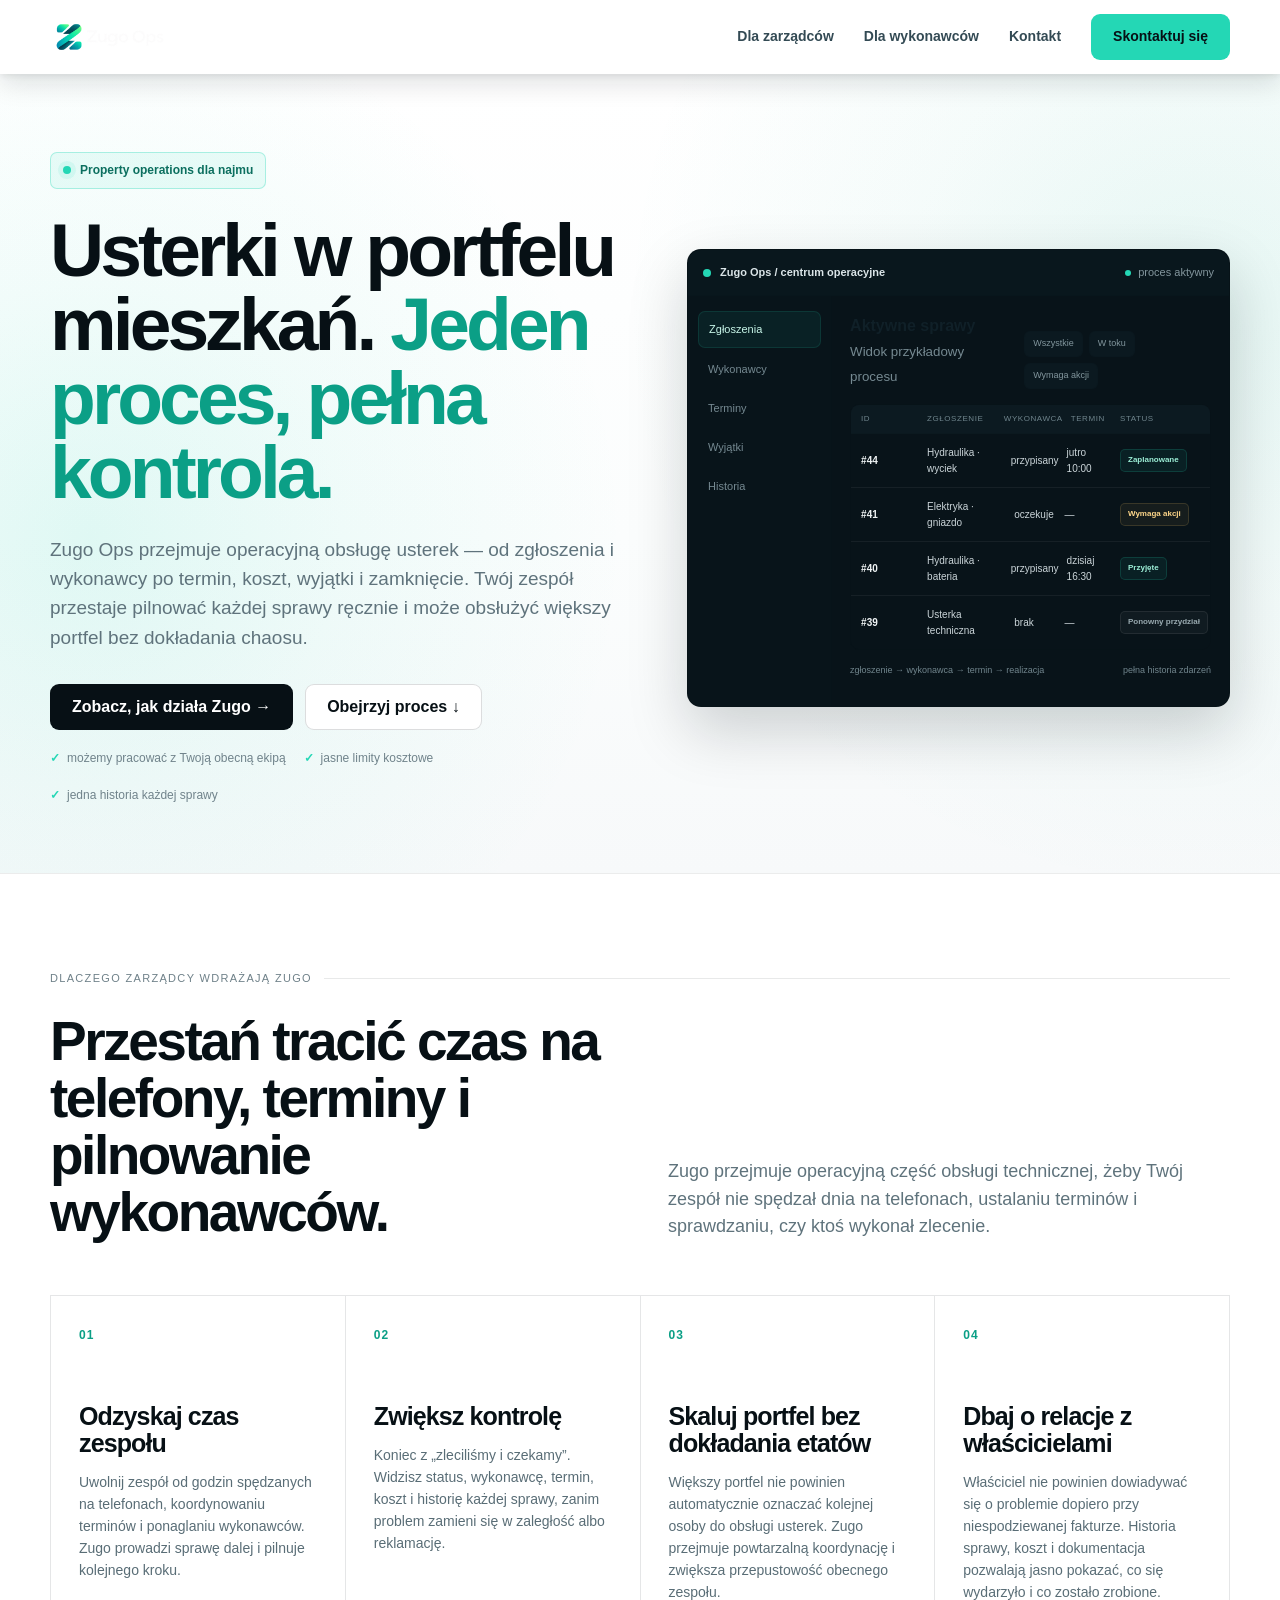
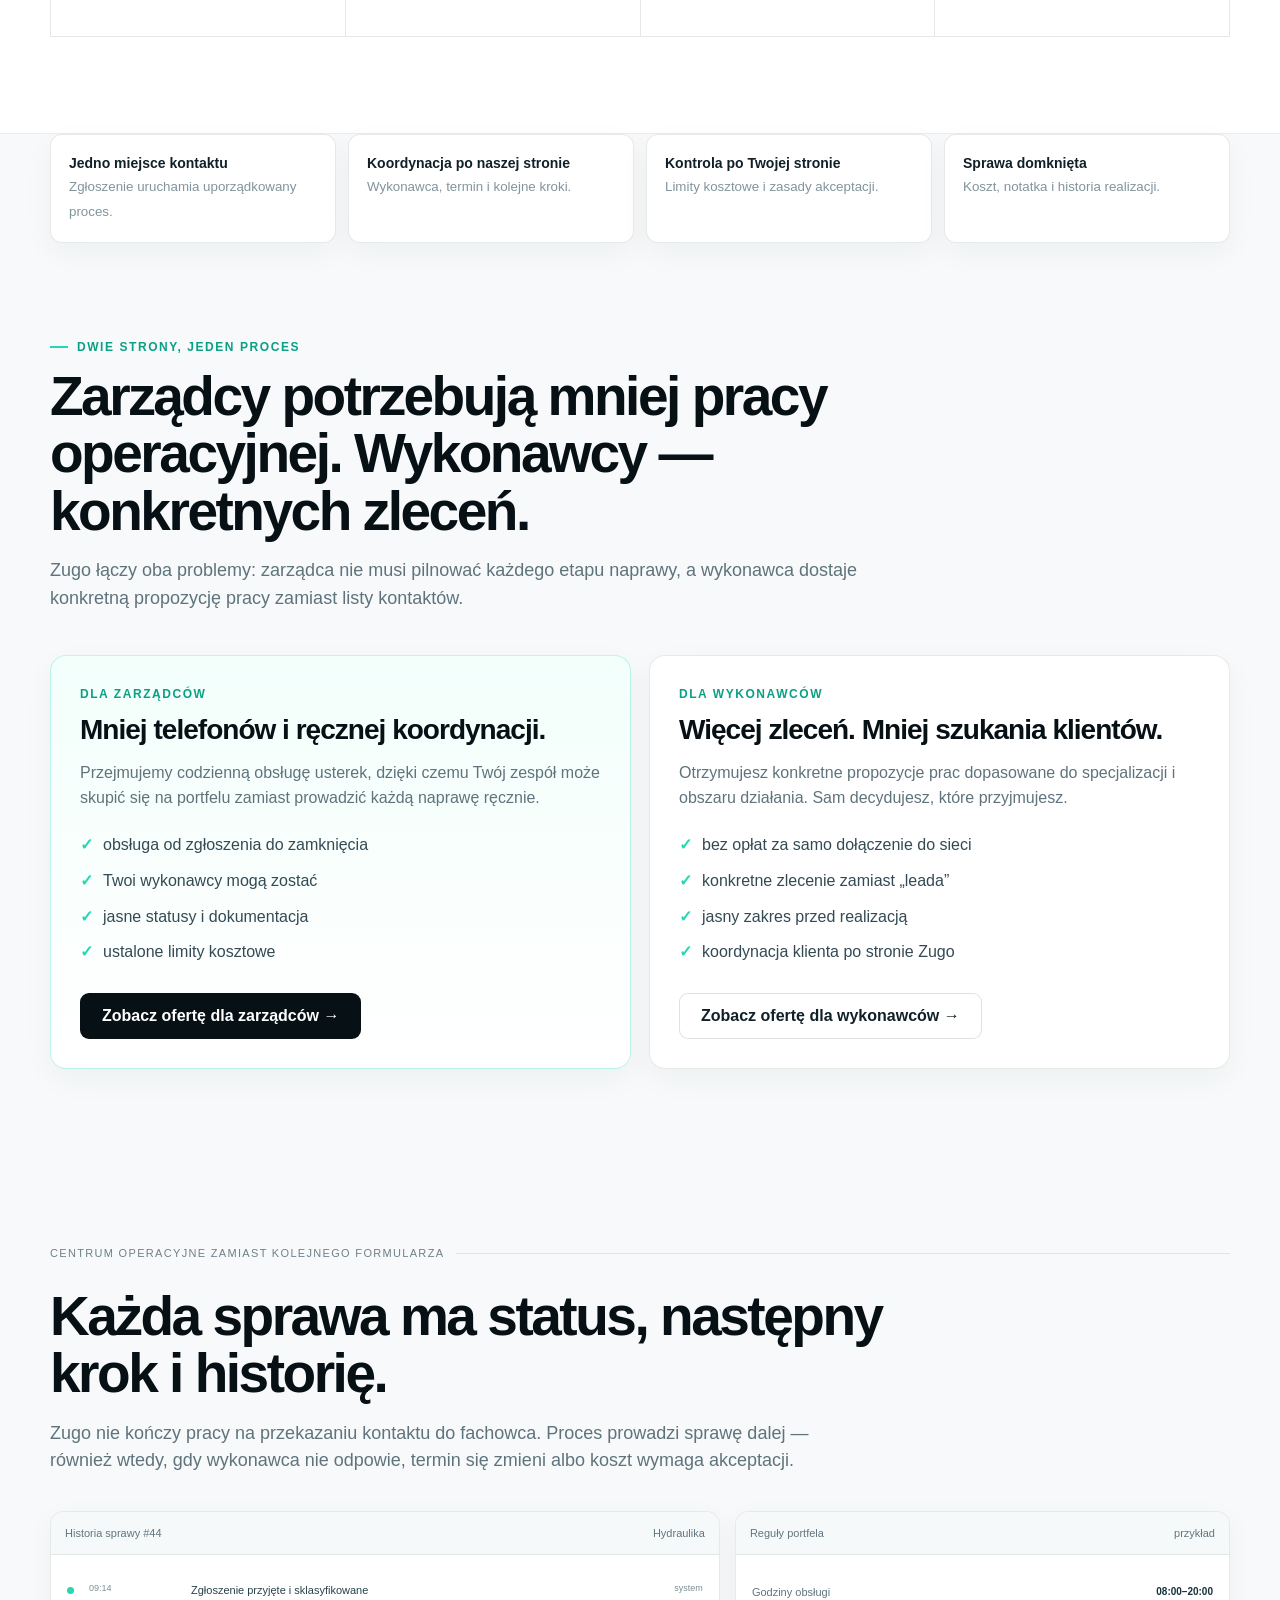
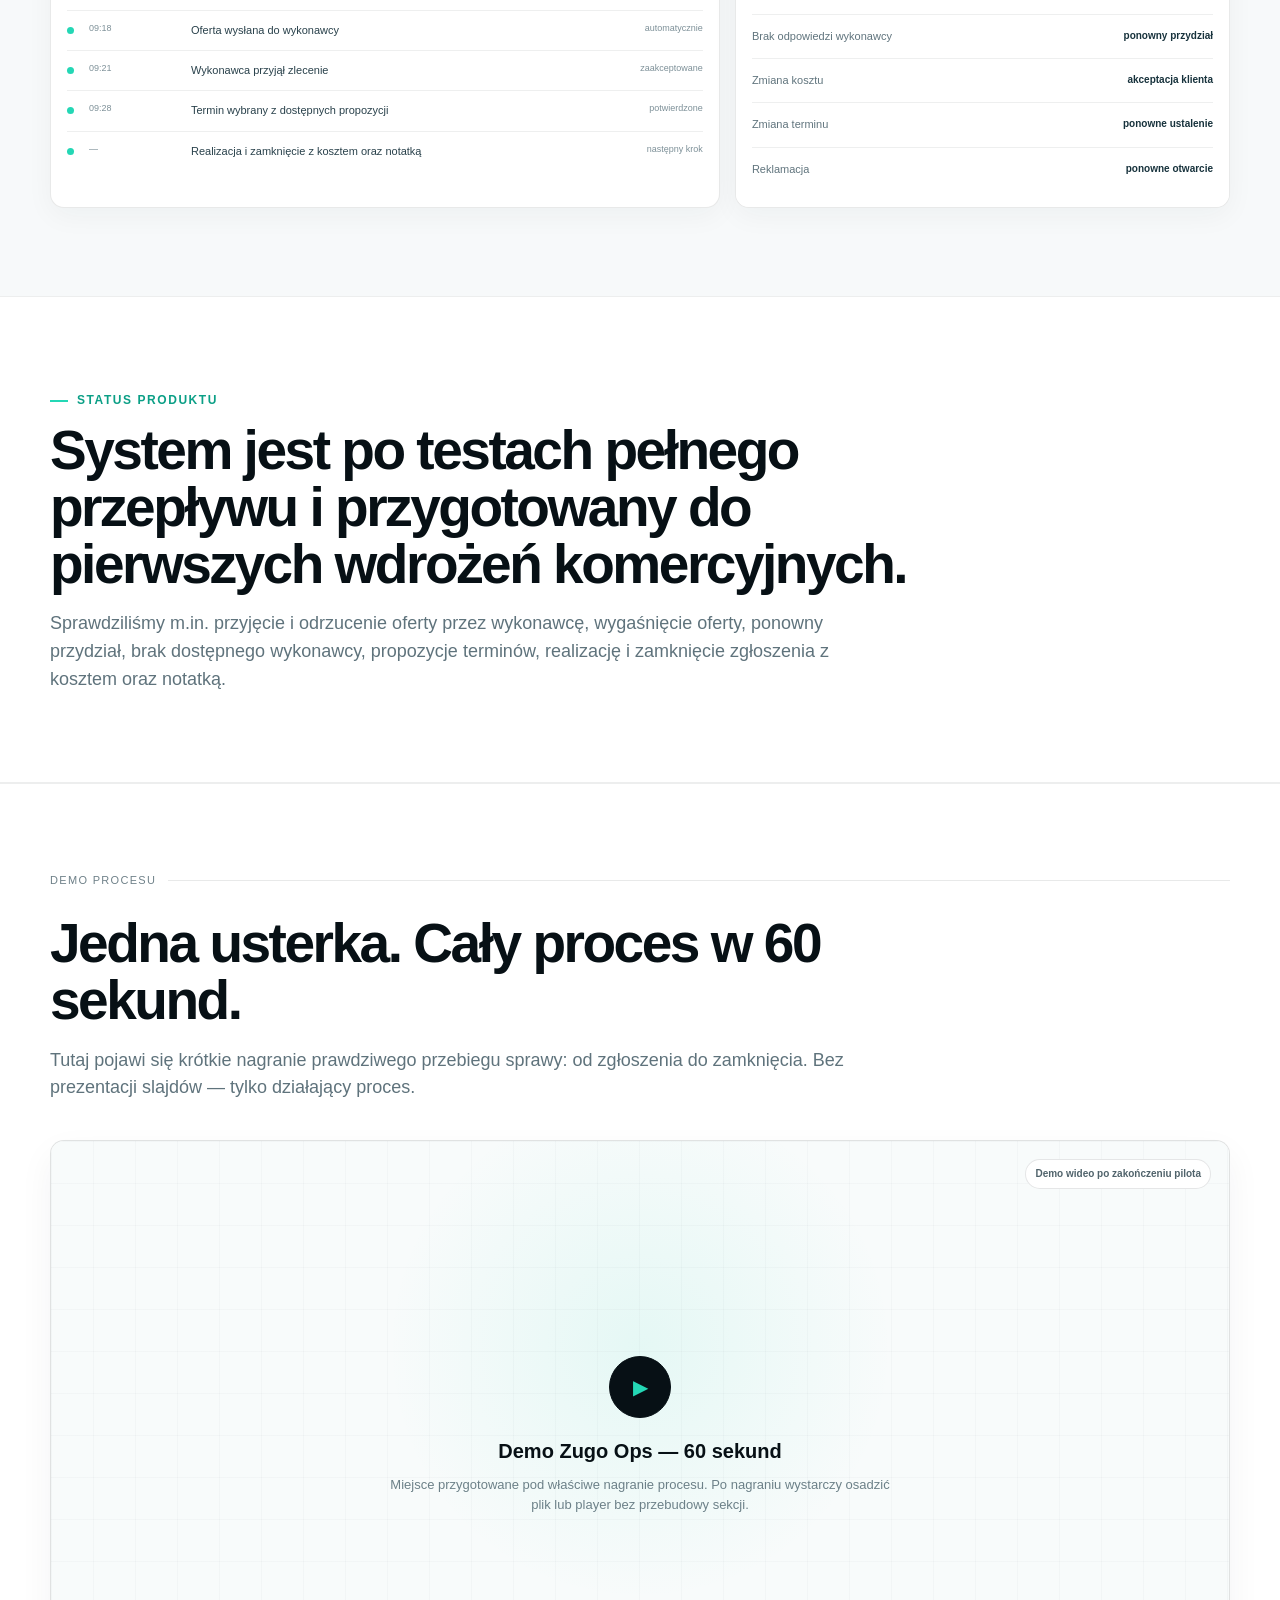
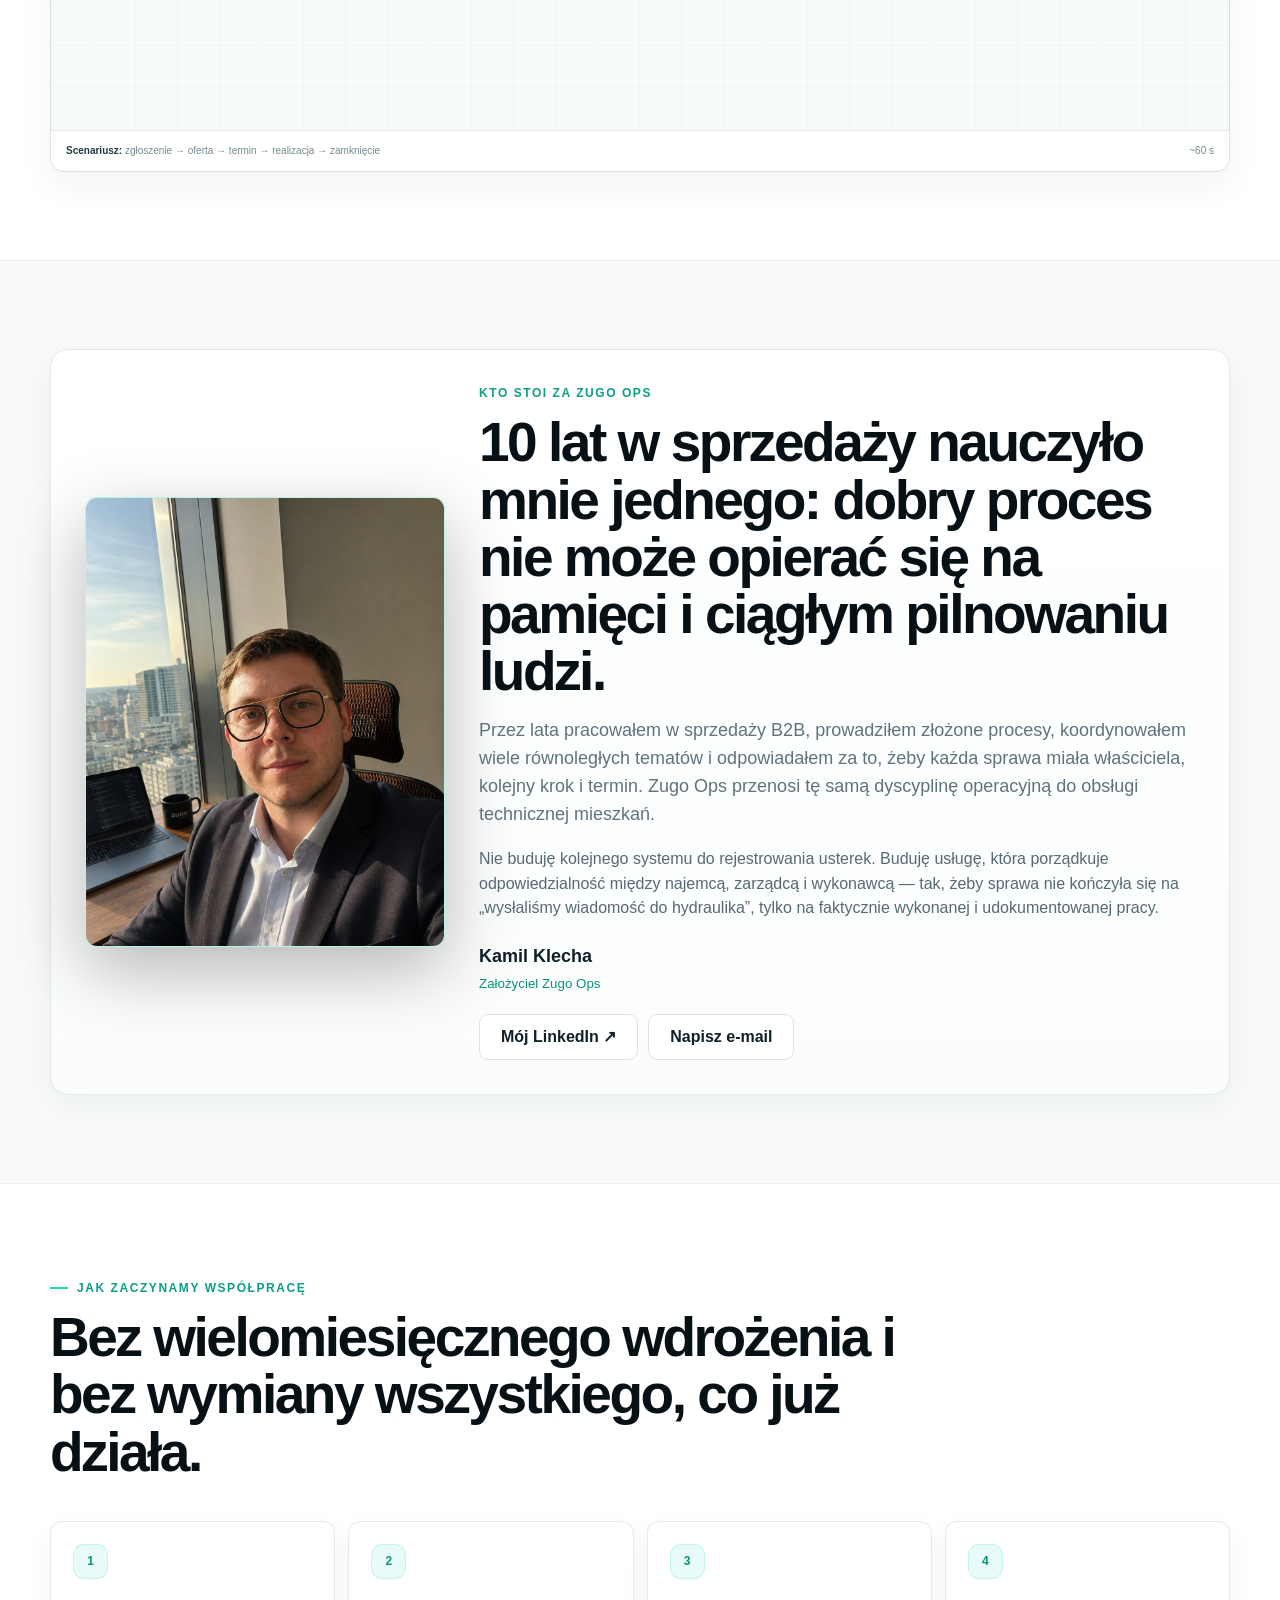
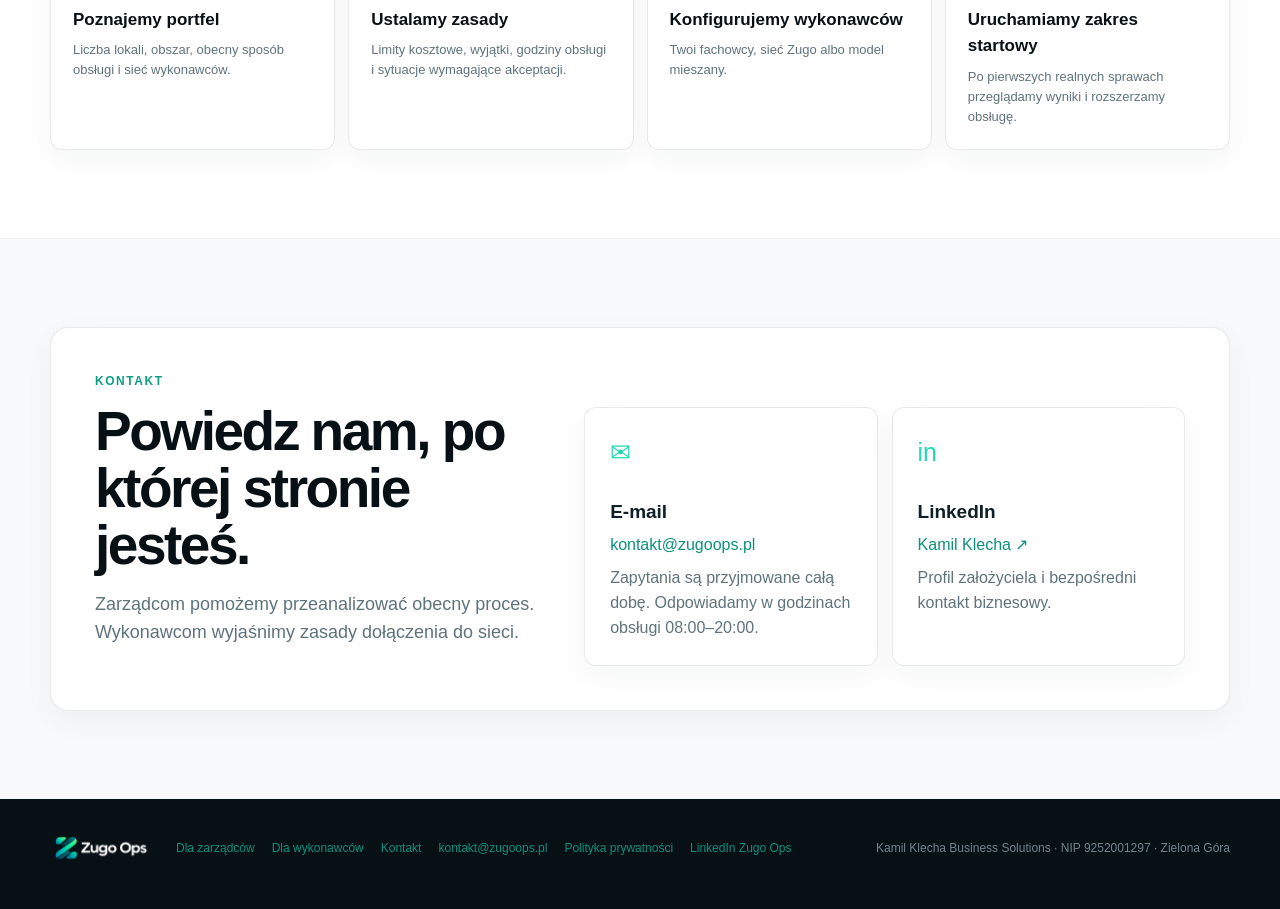
==== commit 8d5b3dfb: "dfg" ====
--- a/index.html
+++ b/index.html
@@ -6,7 +6,7 @@
 <meta name="theme-color" content="#071015">
 <meta name="robots" content="index,follow,max-image-preview:large">
 <link rel="canonical" href="https://zugoops.pl/">
-<link rel="stylesheet" href="/zugo-proptech-v55.css">
+<link rel="stylesheet" href="/zugo-proptech-v56.css">
 <link rel="icon" type="image/png" sizes="64x64" href="/favicon-64.png">
 <link rel="apple-touch-icon" href="/favicon.png">
 <meta property="og:type" content="website">
--- a/zugo-proptech-v56.css
+++ b/zugo-proptech-v56.css
@@ -0,0 +1,868 @@
+
+:root{
+ --bg:#071015;--bg2:#09171d;--surface:#0f222b;--surface2:#0b181e;
+ --text:#f2f5f6;--muted:#a9b7bd;--dim:#758991;--mint:#24d7b5;--mint2:#a7f2db;
+ --red:#ff6b63;--amber:#ffcb66;--line:rgba(255,255,255,.095);--lineMint:rgba(36,215,181,.24);
+ --card:rgba(255,255,255,.038);--max:1180px;
+}
+*{box-sizing:border-box}html{scroll-behavior:smooth}body{margin:0;font-family:Inter,ui-sans-serif,-apple-system,BlinkMacSystemFont,"Segoe UI",sans-serif;background:radial-gradient(circle at 8% 4%,rgba(36,215,181,.09),transparent 27%),radial-gradient(circle at 92% 12%,rgba(35,118,148,.10),transparent 24%),linear-gradient(180deg,var(--bg),var(--bg2) 55%,var(--bg));color:var(--text);line-height:1.55;-webkit-font-smoothing:antialiased}
+a{color:inherit;text-decoration:none}img{display:block;max-width:100%}.wrap{width:min(calc(100% - 40px),var(--max));margin:auto}
+.nav{position:sticky;top:0;z-index:80;border-bottom:1px solid rgba(255,255,255,.06);background:rgba(7,16,21,.88);backdrop-filter:blur(16px)}
+.navin{height:78px;display:flex;align-items:center;justify-content:space-between;gap:24px}.brand{display:flex;align-items:center}.logo{height:40px;width:auto}.links{display:flex;gap:26px;align-items:center;font-size:14px;color:#c7d1d5}.links a:hover,.links a.active{color:#fff}.links a.active{position:relative}.links a.active:after{content:"";position:absolute;left:0;right:0;bottom:-10px;height:2px;background:var(--mint);border-radius:2px}
+.menuToggle{display:none;width:44px;height:44px;border:1px solid var(--line);border-radius:13px;background:rgba(255,255,255,.035);padding:10px;cursor:pointer}.menuToggle span{display:block;height:2px;background:#fff;margin:5px 0;border-radius:2px}.mobileMenu{display:none}
+.btn{display:inline-flex;align-items:center;justify-content:center;gap:8px;min-height:50px;padding:0 21px;border-radius:15px;border:1px solid transparent;font-weight:800;transition:.18s ease;cursor:pointer}.btn:hover{transform:translateY(-1px)}.primary{background:linear-gradient(135deg,var(--mint),#77e7c7);color:#062118;box-shadow:0 14px 40px rgba(36,215,181,.15)}.secondary{background:rgba(255,255,255,.025);border-color:var(--line);color:#fff}.textLink{color:var(--mint2);text-decoration:underline;text-underline-offset:3px}
+.hero{padding:90px 0 68px}.heroGrid{display:grid;grid-template-columns:1.02fr .98fr;gap:58px;align-items:center}.heroTextOnly{max-width:880px}
+.eyebrow{display:inline-flex;align-items:center;gap:9px;padding:8px 12px;border:1px solid var(--lineMint);background:rgba(36,215,181,.055);border-radius:999px;color:#d4f7ec;font-size:12px;font-weight:850;margin-bottom:24px}.eyebrow:before{content:"";width:8px;height:8px;border-radius:50%;background:var(--mint);box-shadow:0 0 0 5px rgba(36,215,181,.10)}
+h1{font-size:clamp(48px,6vw,75px);line-height:.99;letter-spacing:-.06em;margin:0;font-weight:850}.accent{color:var(--mint2)}.hero p{font-size:19px;color:var(--muted);max-width:710px;margin:25px 0 0}.actions{display:flex;gap:12px;flex-wrap:wrap;margin-top:28px}.micro{display:flex;gap:18px;flex-wrap:wrap;margin-top:19px;font-size:12px;color:#84969d}.micro span:before{content:"✓";color:var(--mint);font-weight:900;margin-right:7px}
+.heroVisual{position:relative;padding:14px;border:1px solid var(--lineMint);background:linear-gradient(180deg,rgba(36,215,181,.055),rgba(255,255,255,.02));border-radius:30px;box-shadow:0 30px 85px rgba(0,0,0,.28);overflow:hidden}.heroVisual img{width:100%;height:auto;border-radius:21px}
+section{padding:88px 0}.strip{padding:0}.kicker{text-transform:uppercase;letter-spacing:.13em;font-size:12px;font-weight:900;color:var(--mint);margin-bottom:12px}h2{font-size:clamp(36px,4.5vw,55px);line-height:1.04;letter-spacing:-.045em;margin:0;max-width:900px}.lead{font-size:18px;color:var(--muted);max-width:810px;margin:17px 0 0}
+.valueStrip{display:grid;grid-template-columns:repeat(4,1fr);gap:12px}.value{border:1px solid var(--line);background:var(--card);border-radius:18px;padding:18px}.value b{display:block;font-size:14px}.value small{color:var(--dim)}
+.split{display:grid;grid-template-columns:1fr 1fr;gap:18px;margin-top:42px}.side{border:1px solid var(--line);background:var(--card);border-radius:25px;padding:29px;position:relative;overflow:hidden}.side.mint{border-color:var(--lineMint);background:linear-gradient(180deg,rgba(36,215,181,.07),rgba(255,255,255,.025))}.side h3{font-size:28px;line-height:1.08;letter-spacing:-.035em;margin:0 0 13px}.side p{color:var(--muted)}
+.checks{display:grid;gap:11px;margin-top:22px;color:#d3dcdf}.checks div{display:flex;gap:10px}.checks div:before{content:"✓";color:var(--mint);font-weight:900}.checks.red div:before{content:"×";color:var(--red)}
+.band{border-top:1px solid rgba(255,255,255,.06);border-bottom:1px solid rgba(255,255,255,.06);background:linear-gradient(90deg,rgba(255,255,255,.012),rgba(36,215,181,.025),rgba(255,255,255,.012))}
+.flow{display:grid;grid-template-columns:repeat(5,1fr);gap:12px;margin-top:42px}.step{border:1px solid var(--line);border-radius:20px;background:var(--card);padding:21px;min-height:185px;position:relative}.step:not(:last-child):after{content:"→";position:absolute;right:-19px;top:48%;z-index:2;color:var(--mint);font-size:18px}.num{width:35px;height:35px;border-radius:11px;display:grid;place-items:center;background:rgba(36,215,181,.09);border:1px solid rgba(36,215,181,.14);color:var(--mint);font-size:12px;font-weight:900}.step h3{font-size:17px;margin:27px 0 7px}.step p{font-size:13px;color:var(--muted);margin:0}
+.promise{display:grid;grid-template-columns:.92fr 1.08fr;gap:50px;align-items:start}.promiseGrid{display:grid;grid-template-columns:1fr 1fr;gap:12px}.promiseItem{border:1px solid var(--line);background:var(--card);padding:17px;border-radius:17px}.promiseItem b{display:block;font-size:14px;margin-bottom:4px}.promiseItem small{color:var(--dim)}
+.startGrid{display:grid;grid-template-columns:repeat(4,1fr);gap:13px;margin-top:40px}.startCard{padding:22px;border:1px solid var(--line);background:var(--card);border-radius:20px}.startCard .num{margin-bottom:28px}.startCard h3{font-size:17px;margin:0 0 7px}.startCard p{font-size:13px;color:var(--muted);margin:0}
+.founderCard{display:grid;grid-template-columns:.72fr 1.28fr;gap:34px;align-items:start;border:1px solid var(--lineMint);background:radial-gradient(circle at 0 0,rgba(36,215,181,.11),transparent 42%),var(--card);border-radius:28px;padding:34px}.founderFacts{display:grid;gap:12px}.founderFact{border:1px solid var(--line);background:rgba(255,255,255,.02);border-radius:17px;padding:18px}.founderFact b{display:block;font-size:14px}.founderFact small{color:var(--dim)}.founderMeta{margin-top:22px}.founderMeta b{display:block;font-size:18px}.founderMeta small{color:var(--mint2)}.founderLinks{display:flex;gap:10px;flex-wrap:wrap;margin-top:18px}
+.opsGrid{display:grid;grid-template-columns:repeat(3,1fr);gap:13px;margin-top:38px}.opsCard{border:1px solid var(--line);background:var(--card);border-radius:20px;padding:22px}.opsCard b{display:block;margin-bottom:7px}.opsCard p{margin:0;color:var(--muted);font-size:14px}.opsCard strong{color:var(--mint2)}
+.qaGrid{display:grid;grid-template-columns:repeat(2,1fr);gap:14px;margin-top:36px}.screen{border:1px solid var(--line);background:#08141a;border-radius:22px;overflow:hidden;box-shadow:0 18px 55px rgba(0,0,0,.22)}.screenBar{padding:12px 15px;border-bottom:1px solid var(--line);display:flex;justify-content:space-between;color:var(--dim);font-size:11px}.screenBody{padding:18px}.message{padding:13px 14px;border-radius:14px;background:#10242c;border:1px solid #1b3942;margin-bottom:10px;font-size:13px}.message b{color:#fff}.message.good{border-color:rgba(36,215,181,.25);background:rgba(36,215,181,.06)}.message.warn{border-color:rgba(255,203,102,.25);background:rgba(255,203,102,.05)}.screenNote{font-size:11px;color:var(--dim);margin-top:11px}
+.faq{display:grid;gap:10px;margin-top:35px;max-width:1000px}details{border:1px solid var(--line);border-radius:17px;background:var(--card);padding:18px 20px}summary{cursor:pointer;list-style:none;font-weight:800;display:flex;justify-content:space-between;gap:20px}summary::-webkit-details-marker{display:none}summary:after{content:"+";color:var(--mint);font-size:20px}details[open] summary:after{content:"−"}details p{color:var(--muted);margin:13px 0 0}
+.ctaBox{border:1px solid var(--lineMint);border-radius:30px;background:radial-gradient(circle at 10% 0,rgba(36,215,181,.12),transparent 43%),var(--card);padding:44px}.ctaGrid{display:grid;grid-template-columns:.85fr 1.15fr;gap:45px;align-items:start}
+.form{display:grid;grid-template-columns:1fr 1fr;gap:13px}.field{display:grid;gap:6px}.full{grid-column:1/-1}.field label{font-size:12px;font-weight:800;color:#cbd6da}.field input,.field select,.field textarea{width:100%;border:1px solid rgba(255,255,255,.11);background:#0b181e;color:var(--text);border-radius:13px;padding:13px 14px;font:inherit;outline:none}.field input,.field select{min-height:49px}.field textarea{min-height:108px;resize:vertical}.field input:focus,.field select:focus,.field textarea:focus{border-color:rgba(36,215,181,.55);box-shadow:0 0 0 3px rgba(36,215,181,.08)}.field input::placeholder,.field textarea::placeholder{color:#657a82}.hint,.legalNotice{grid-column:1/-1;color:#70838b;font-size:11px}.legalNotice a{color:var(--mint2);text-decoration:underline;text-underline-offset:2px}.formActions{grid-column:1/-1;display:flex;align-items:center;gap:12px;flex-wrap:wrap}.formStatus{font-size:12px;color:var(--muted)}.formStatus.error{color:#ff9993}.formStatus.success{color:var(--mint2)}
+.contactGrid{display:grid;grid-template-columns:1fr 1fr;gap:14px;margin-top:35px}.contactCard{border:1px solid var(--line);background:var(--card);border-radius:22px;padding:25px}.contactCard .icon{font-size:25px;color:var(--mint);margin-bottom:25px}.contactCard b{display:block;font-size:19px}.contactCard a{display:inline-block;color:var(--mint2);margin-top:7px}.contactCard p{color:var(--muted);margin:8px 0 0}
+.legalPage{max-width:900px}.legalPage h2{font-size:28px;margin:38px 0 13px}.legalPage h3{font-size:18px;margin:28px 0 8px}.legalPage p,.legalPage li{color:var(--muted)}.legalPage ul{padding-left:20px}.legalPage strong{color:var(--text)}
+.notFound{min-height:65vh;display:grid;place-items:center;text-align:center}.notFound .code{font-size:clamp(80px,14vw,160px);font-weight:900;letter-spacing:-.08em;color:rgba(167,242,219,.12);line-height:.8}
+footer{border-top:1px solid rgba(255,255,255,.07);padding:32px 0 44px;color:#788a91;font-size:12px}.foot{display:grid;grid-template-columns:auto 1fr auto;align-items:center;gap:24px}.footLogo{height:34px;width:auto}.footlinks{display:flex;gap:17px;flex-wrap:wrap}.foot a{color:#a7f2db}.companyLine{text-align:right}
+@media(max-width:950px){.links{display:none}.menuToggle{display:block}.mobileMenu.open{display:flex;flex-direction:column;gap:4px;padding:8px 20px 18px;border-top:1px solid var(--line)}.mobileMenu a{padding:12px 4px;color:#d5dfe2}.mobileMenu .btn{margin-top:8px}.heroGrid,.promise,.ctaGrid,.founderCard{grid-template-columns:1fr}.valueStrip,.flow,.startGrid,.opsGrid{grid-template-columns:1fr 1fr}.step:after{display:none}.foot{grid-template-columns:1fr}.companyLine{text-align:left}}
+@media(max-width:650px){.wrap{width:min(calc(100% - 28px),var(--max))}.navin{height:68px}.logo{height:34px}.hero{padding-top:62px}h1{font-size:47px}.hero p,.lead{font-size:17px}section{padding:70px 0}.valueStrip,.split,.flow,.startGrid,.opsGrid,.qaGrid,.promiseGrid,.form,.contactGrid{grid-template-columns:1fr}.full,.hint,.legalNotice,.formActions{grid-column:1}.ctaBox{padding:29px 21px}.footlinks{display:grid;gap:10px}.heroVisual{padding:10px}}
+
+
+/* Founder photo + narrative section */
+.founderCardWithPhoto{
+  grid-template-columns:360px 1fr;
+  align-items:center;
+}
+.founderPhotoWrap{
+  border-radius:24px;
+  overflow:hidden;
+  border:1px solid var(--lineMint);
+  background:var(--surface);
+  box-shadow:0 24px 70px rgba(0,0,0,.28);
+}
+.founderPhoto{
+  width:100%;
+  height:auto;
+  aspect-ratio:1/1;
+  object-fit:cover;
+  object-position:center;
+}
+.founderStory{
+  color:var(--muted);
+  font-size:16px;
+  margin:18px 0 0;
+  max-width:760px;
+}
+@media(max-width:950px){
+  .founderCardWithPhoto{grid-template-columns:1fr}
+  .founderPhotoWrap{max-width:420px}
+}
+
+
+/* Founder photo v2 — original image, display crop only */
+.founderPhotoWrap{
+  aspect-ratio:4/5;
+  max-height:520px;
+}
+.founderPhoto{
+  width:100%;
+  height:100%;
+  aspect-ratio:auto;
+  object-fit:cover;
+  object-position:center 43%;
+}
+@media(max-width:950px){
+  .founderPhotoWrap{
+    aspect-ratio:4/5;
+    max-width:420px;
+  }
+}
+
+
+/* =========================================================
+   PROPTECH V4 — operational product visual language
+   Less "AI landing page", more property operations console.
+   ========================================================= */
+
+:root{
+  --radius-lg:16px;
+  --radius-md:11px;
+  --radius-sm:8px;
+  --console:#081319;
+  --console2:#0b1a21;
+  --hairline:rgba(255,255,255,.075);
+}
+
+/* De-glow / de-template */
+body{
+  background:
+    linear-gradient(rgba(255,255,255,.018) 1px, transparent 1px),
+    linear-gradient(90deg,rgba(255,255,255,.018) 1px, transparent 1px),
+    linear-gradient(180deg,#071015,#09171d 48%,#071015);
+  background-size:64px 64px,64px 64px,auto;
+}
+.nav{background:rgba(7,16,21,.95)}
+.btn{border-radius:9px;min-height:46px}
+.primary{box-shadow:none}
+.eyebrow{border-radius:7px;background:rgba(36,215,181,.04)}
+.heroVisual,.side,.value,.step,.startCard,.opsCard,.promiseItem,.screen,
+.contactCard,.ctaBox,.founderCard,details{
+  border-radius:var(--radius-lg);
+  box-shadow:none;
+}
+.heroVisual{background:var(--console);padding:0}
+section{position:relative}
+.band{background:rgba(255,255,255,.012)}
+h1{letter-spacing:-.052em}
+
+/* Product console hero */
+.opsConsole{
+  border:1px solid rgba(255,255,255,.10);
+  background:var(--console);
+  overflow:hidden;
+  border-radius:14px;
+  box-shadow:0 25px 70px rgba(0,0,0,.30);
+}
+.consoleTop{
+  height:46px;display:flex;align-items:center;justify-content:space-between;
+  padding:0 15px;border-bottom:1px solid var(--hairline);
+  background:#09171d;font-size:11px;color:#83969d;
+}
+.consoleBrand{display:flex;align-items:center;gap:9px;color:#dbe5e8;font-weight:800}
+.consoleDot{width:8px;height:8px;border-radius:50%;background:var(--mint)}
+.consoleLive{display:flex;align-items:center;gap:7px}
+.consoleLive:before{content:"";width:6px;height:6px;border-radius:50%;background:var(--mint)}
+.consoleShell{display:grid;grid-template-columns:144px 1fr;min-height:410px}
+.consoleSide{
+  border-right:1px solid var(--hairline);padding:15px 10px;background:#08141a;
+}
+.consoleSideLabel{
+  padding:9px 10px;border-radius:7px;color:#758991;font-size:11px;margin-bottom:4px
+}
+.consoleSideLabel.active{
+  background:rgba(36,215,181,.07);color:#c9f7ea;border:1px solid rgba(36,215,181,.12)
+}
+.consoleMain{padding:18px}
+.consoleHeader{display:flex;justify-content:space-between;align-items:flex-end;gap:12px;margin-bottom:15px}
+.consoleHeader b{font-size:16px}.consoleHeader small{color:#758991}
+.consoleFilters{display:flex;gap:6px;flex-wrap:wrap}
+.consoleFilter{
+  padding:5px 8px;border:1px solid var(--hairline);border-radius:6px;
+  font-size:9px;color:#82969d;background:#0b1920
+}
+.ticketTable{border:1px solid var(--hairline);border-radius:9px;overflow:hidden}
+.ticketHead,.ticketRow{
+  display:grid;grid-template-columns:58px 1.5fr .8fr .9fr 80px;gap:8px;align-items:center;
+}
+.ticketHead{
+  padding:8px 10px;background:#0c1a21;border-bottom:1px solid var(--hairline);
+  color:#6f848c;font-size:8px;text-transform:uppercase;letter-spacing:.07em
+}
+.ticketRow{
+  padding:11px 10px;border-bottom:1px solid rgba(255,255,255,.055);
+  color:#cbd5d9;font-size:10px
+}
+.ticketRow:last-child{border-bottom:0}
+.ticketRow strong{font-size:10px;color:#f0f4f5}
+.statusChip{
+  width:max-content;padding:4px 7px;border-radius:5px;font-size:8px;font-weight:800;
+  border:1px solid rgba(255,255,255,.08)
+}
+.statusChip.green{color:#9df0d8;background:rgba(36,215,181,.07);border-color:rgba(36,215,181,.16)}
+.statusChip.amber{color:#ffd78a;background:rgba(255,203,102,.06);border-color:rgba(255,203,102,.15)}
+.statusChip.gray{color:#9aabb1;background:rgba(255,255,255,.035)}
+.consoleFooter{
+  display:flex;justify-content:space-between;gap:12px;padding-top:14px;color:#71858d;font-size:9px
+}
+
+/* More product-like section chrome */
+.sectionRule{
+  display:flex;align-items:center;gap:12px;margin-bottom:26px;color:#81939a;font-size:11px;
+  text-transform:uppercase;letter-spacing:.12em
+}
+.sectionRule:after{content:"";height:1px;background:var(--hairline);flex:1}
+.propFeatureGrid{display:grid;grid-template-columns:1.15fr .85fr;gap:15px;margin-top:36px}
+.propPanel{
+  border:1px solid var(--hairline);background:var(--console);border-radius:14px;overflow:hidden
+}
+.propPanelTitle{
+  height:43px;display:flex;align-items:center;justify-content:space-between;
+  border-bottom:1px solid var(--hairline);padding:0 14px;font-size:11px;color:#80939a
+}
+.propPanelBody{padding:16px}
+.activityItem{
+  display:grid;grid-template-columns:12px 92px 1fr auto;gap:10px;align-items:start;
+  padding:11px 0;border-bottom:1px solid rgba(255,255,255,.055);font-size:11px
+}
+.activityItem:last-child{border:0}
+.activityDot{width:7px;height:7px;border-radius:50%;background:var(--mint);margin-top:5px}
+.activityTime{color:#657b84;font-size:9px}.activityText{color:#cad4d8}
+.activityMeta{color:#758991;font-size:9px}
+.ruleRows{display:grid}
+.ruleRow{
+  display:grid;grid-template-columns:1fr auto;gap:18px;padding:13px 0;
+  border-bottom:1px solid rgba(255,255,255,.055);font-size:11px
+}
+.ruleRow:last-child{border:0}.ruleRow span{color:#80939a}.ruleRow b{font-size:10px;color:#dce4e7}
+
+/* Demo CTA */
+.demoBlock{
+  margin-top:38px;border:1px solid rgba(36,215,181,.20);
+  background:#081319;border-radius:14px;overflow:hidden
+}
+.demoVideoPlaceholder{
+  aspect-ratio:16/8;min-height:330px;display:grid;place-items:center;
+  background:
+    linear-gradient(rgba(255,255,255,.018) 1px,transparent 1px),
+    linear-gradient(90deg,rgba(255,255,255,.018) 1px,transparent 1px),
+    radial-gradient(circle at 50% 35%,rgba(36,215,181,.09),transparent 36%),#081319;
+  background-size:42px 42px,42px 42px,auto,auto;text-align:center;padding:25px
+}
+.demoPlay{
+  width:62px;height:62px;border-radius:50%;border:1px solid rgba(36,215,181,.32);
+  display:grid;place-items:center;margin:0 auto 18px;color:var(--mint);font-size:20px;
+  background:rgba(36,215,181,.055)
+}
+.demoVideoPlaceholder b{font-size:20px}.demoVideoPlaceholder p{
+  max-width:520px;margin:8px auto 0;color:#81949c;font-size:13px
+}
+.demoCaption{
+  padding:12px 15px;border-top:1px solid var(--hairline);
+  display:flex;justify-content:space-between;gap:15px;color:#73878f;font-size:10px
+}
+.demoCaption strong{color:#cbd5d9}
+
+/* Founder less "marketing card" */
+.founderCard{
+  border-color:var(--hairline);
+  background:#081319;
+}
+.founderPhotoWrap{border-radius:12px}
+.founderStory{max-width:800px}
+
+/* Manager / contractor operational blocks */
+.opsCard{background:#081319;border-color:var(--hairline)}
+.qaGrid .screen{background:#081319}
+.message{border-radius:7px}
+.ticketStatus,.statusChip{border-radius:5px}
+
+@media(max-width:950px){
+  .consoleShell{grid-template-columns:1fr}
+  .consoleSide{display:none}
+  .propFeatureGrid{grid-template-columns:1fr}
+}
+@media(max-width:650px){
+  .ticketHead{display:none}
+  .ticketRow{grid-template-columns:48px 1fr 90px}
+  .ticketRow > :nth-child(3),.ticketRow > :nth-child(4){display:none}
+  .activityItem{grid-template-columns:12px 1fr auto}
+  .activityTime{display:none}
+  .demoVideoPlaceholder{min-height:260px}
+}
+
+
+/* =========================================================
+   LIGHT PROPTECH V5
+   White-first property operations visual language
+   Zugo mint/teal as accents only
+   ========================================================= */
+
+:root{
+  --bg:#f7f9fa;
+  --bg2:#ffffff;
+  --surface:#ffffff;
+  --surface2:#f1f5f6;
+  --text:#102028;
+  --muted:#5f737c;
+  --dim:#82949c;
+  --mint:#24d7b5;
+  --mint2:#0fae91;
+  --deep:#071015;
+  --teal:#0f222b;
+  --line:rgba(7,16,21,.10);
+  --lineMint:rgba(36,215,181,.30);
+  --card:#ffffff;
+  --console:#081319;
+  --console2:#0b1a21;
+  --hairline:rgba(7,16,21,.08);
+}
+
+html,body{
+  background:#f7f9fa;
+  color:var(--text);
+}
+body{
+  background:
+    linear-gradient(rgba(15,34,43,.025) 1px, transparent 1px),
+    linear-gradient(90deg,rgba(15,34,43,.025) 1px, transparent 1px),
+    linear-gradient(180deg,#fbfcfd,#f7f9fa 52%,#fff);
+  background-size:64px 64px,64px 64px,auto;
+}
+.nav{
+  background:rgba(255,255,255,.94);
+  border-bottom:1px solid rgba(7,16,21,.08);
+  box-shadow:0 1px 0 rgba(7,16,21,.03);
+}
+.logo{filter:none}
+.links{color:#50636b}
+.links a:hover,.links a.active{color:#071015}
+.mobileMenu{background:#fff}
+.mobileMenu a{color:#18313b}
+.menuToggle{background:#fff;border-color:rgba(7,16,21,.12)}
+.menuToggle span{background:#071015}
+
+.btn.primary{
+  background:#071015;
+  color:#fff;
+  box-shadow:none;
+}
+.btn.primary:hover{background:#0f222b}
+.btn.secondary{
+  background:#fff;
+  border-color:rgba(7,16,21,.12);
+  color:#102028;
+}
+.eyebrow{
+  color:#0c6f5f;
+  border-color:rgba(36,215,181,.32);
+  background:rgba(36,215,181,.08);
+}
+.hero{padding-top:88px}
+.hero p,.lead{color:var(--muted)}
+.micro{color:#70838b}
+.kicker{color:#0b9f86}
+.accent{color:#0b9f86}
+h1,h2,h3{color:#071015}
+
+.value,.side,.step,.startCard,.opsCard,.promiseItem,.contactCard,
+.ctaBox,.founderCard,details,.propPanel{
+  background:#fff;
+  border-color:rgba(7,16,21,.09);
+  box-shadow:0 10px 30px rgba(20,42,52,.045);
+}
+.side.mint{
+  background:linear-gradient(180deg,#f2fffb,#ffffff);
+  border-color:rgba(36,215,181,.28);
+}
+.band{
+  background:#fff;
+  border-color:rgba(7,16,21,.07);
+}
+.checks{color:#334a54}
+.checks.red{color:#536870}
+
+.num,.deliverableIcon{
+  background:rgba(36,215,181,.10);
+  border-color:rgba(36,215,181,.18);
+  color:#0a927b;
+}
+.step:not(:last-child):after{color:#0da98e}
+.textLink,.contactCard a,.foot a,.legalNotice a{color:#0b917b}
+
+/* Hero product console remains dark as a strong product anchor */
+.opsConsole{
+  border-color:rgba(7,16,21,.12);
+  box-shadow:0 24px 55px rgba(20,42,52,.16);
+}
+.consoleTop{background:#09171d}
+.consoleSide{background:#08141a}
+.consoleMain{background:#081319}
+
+/* Operational blocks get less "AI card", more enterprise UI */
+.sectionRule{color:#6f8189}
+.sectionRule:after{background:rgba(7,16,21,.09)}
+.propPanel{
+  overflow:hidden;
+}
+.propPanelTitle{
+  background:#f6f9fa;
+  border-color:rgba(7,16,21,.08);
+  color:#61757e;
+}
+.propPanelBody{background:#fff}
+.activityItem{border-color:rgba(7,16,21,.065)}
+.activityText{color:#29414b}
+.activityTime,.activityMeta{color:#7d9098}
+.ruleRow{border-color:rgba(7,16,21,.065)}
+.ruleRow span{color:#60747d}
+.ruleRow b{color:#17323c}
+
+/* Demo block light shell */
+.demoBlock{
+  background:#fff;
+  border-color:rgba(7,16,21,.09);
+  box-shadow:0 14px 35px rgba(20,42,52,.05);
+}
+.demoVideoPlaceholder{
+  background:
+    linear-gradient(rgba(15,34,43,.025) 1px,transparent 1px),
+    linear-gradient(90deg,rgba(15,34,43,.025) 1px,transparent 1px),
+    radial-gradient(circle at 50% 35%,rgba(36,215,181,.09),transparent 36%),#f8fbfb;
+  background-size:42px 42px,42px 42px,auto,auto;
+}
+.demoVideoPlaceholder b{color:#071015}
+.demoVideoPlaceholder p{color:#6c8088}
+.demoPlay{
+  background:#071015;
+  color:#24d7b5;
+  border-color:#071015;
+}
+.demoCaption{
+  border-color:rgba(7,16,21,.08);
+  color:#768990;
+}
+.demoCaption strong{color:#203942}
+
+/* Founder */
+.founderCard{
+  background:linear-gradient(180deg,#ffffff,#fbfdfd);
+  border-color:rgba(7,16,21,.09);
+}
+.founderStory{color:#566a73}
+.founderMeta small{color:#0b917b}
+
+/* Manager QA screens remain dark product snapshots */
+.qaGrid .screen{
+  background:#081319;
+  border-color:rgba(7,16,21,.12);
+}
+.screenBar{color:#8ca0a8}
+.screenNote{color:#81949c}
+
+/* Contact / forms */
+.field label{color:#425862}
+.field input,.field select,.field textarea{
+  background:#fff;
+  color:#102028;
+  border-color:rgba(7,16,21,.13);
+}
+.field input::placeholder,.field textarea::placeholder{color:#91a0a6}
+.field input:focus,.field select:focus,.field textarea:focus{
+  border-color:rgba(36,215,181,.65);
+  box-shadow:0 0 0 3px rgba(36,215,181,.12);
+}
+.hint,.legalNotice{color:#7d9097}
+.formStatus{color:#62777f}
+
+/* Footer */
+footer{
+  background:#071015;
+  color:#81949c;
+  border-top:0;
+}
+footer .footLogo{filter:none}
+footer a{color:#b9eee0}
+footer .companyLine{color:#71848c}
+
+/* Legal page */
+.legalPage p,.legalPage li{color:#596d76}
+.legalPage strong{color:#102028}
+
+/* subtle logo-motif decorations */
+.hero:before{
+  content:"";
+  position:absolute;
+  width:260px;height:260px;
+  right:3vw;top:75px;
+  border:1px solid rgba(36,215,181,.10);
+  transform:rotate(45deg);
+  border-radius:34px;
+  pointer-events:none;
+}
+.hero:after{
+  content:"";
+  position:absolute;
+  width:110px;height:110px;
+  left:2vw;top:210px;
+  border-left:3px solid rgba(36,215,181,.18);
+  border-bottom:3px solid rgba(36,215,181,.18);
+  transform:rotate(45deg);
+  pointer-events:none;
+}
+.hero > .wrap{position:relative;z-index:2}
+
+/* Large section labels feel more "PropTech publication" */
+section:not(.strip)>.wrap>.kicker{
+  display:inline-flex;
+  align-items:center;
+  gap:9px;
+}
+section:not(.strip)>.wrap>.kicker:before{
+  content:"";
+  width:18px;height:2px;background:#24d7b5;
+}
+
+/* Feature cards slightly squarer */
+.value,.step,.startCard,.opsCard,.promiseItem,.contactCard,details{
+  border-radius:12px;
+}
+.ctaBox,.founderCard{border-radius:18px}
+.heroVisual,.opsConsole,.propPanel,.demoBlock{border-radius:14px}
+
+@media(max-width:950px){
+  .hero:before,.hero:after{display:none}
+}
+
+
+/* Outcome-based value section */
+.outcomesSection{
+  background:#fff;
+  border-top:1px solid rgba(7,16,21,.07);
+  border-bottom:1px solid rgba(7,16,21,.07);
+}
+.outcomesGrid{
+  display:grid;
+  grid-template-columns:1fr 1fr;
+  gap:0;
+  margin-top:46px;
+  border-top:1px solid rgba(7,16,21,.09);
+  border-left:1px solid rgba(7,16,21,.09);
+}
+.outcomeItem{
+  min-height:255px;
+  padding:30px 34px 34px;
+  border-right:1px solid rgba(7,16,21,.09);
+  border-bottom:1px solid rgba(7,16,21,.09);
+  position:relative;
+  background:#fff;
+}
+.outcomeItem:before{
+  content:"";
+  position:absolute;
+  left:0;
+  top:0;
+  width:0;
+  height:3px;
+  background:#24d7b5;
+  transition:width .2s ease;
+}
+.outcomeItem:hover:before{width:100%}
+.outcomeIndex{
+  display:block;
+  font-size:11px;
+  font-weight:900;
+  letter-spacing:.10em;
+  color:#0b9f86;
+  margin-bottom:44px;
+}
+.outcomeItem h3{
+  font-size:24px;
+  line-height:1.12;
+  letter-spacing:-.035em;
+  margin:0 0 12px;
+}
+.outcomeItem p{
+  color:#62757d;
+  max-width:480px;
+  margin:0;
+  font-size:15px;
+}
+@media(max-width:720px){
+  .outcomesGrid{grid-template-columns:1fr}
+  .outcomeItem{min-height:auto}
+}
+
+
+/* V5.2 cachefix final guards */
+html, body {
+  background-color:#f7f9fa !important;
+  color:#102028 !important;
+}
+.nav {
+  background:rgba(255,255,255,.96) !important;
+  border-bottom-color:rgba(7,16,21,.08) !important;
+}
+.hero {
+  background:
+    radial-gradient(circle at 84% 15%, rgba(36,215,181,.10), transparent 24%),
+    linear-gradient(180deg,#ffffff,#f7f9fa) !important;
+}
+.hero h1 { color:#071015 !important; }
+.hero p { color:#5f737c !important; }
+
+
+/* V5.3 — explicit business outcomes directly under hero */
+.outcomesStrong{
+  padding:86px 0;
+  background:#ffffff !important;
+  border-top:1px solid rgba(7,16,21,.08);
+  border-bottom:1px solid rgba(7,16,21,.08);
+}
+.outcomesIntro{
+  display:grid;
+  grid-template-columns:1fr 1fr;
+  gap:56px;
+  align-items:end;
+  margin-bottom:48px;
+}
+.outcomesIntro h2{max-width:620px}
+.outcomesIntro .lead{margin:0;max-width:560px}
+.outcomesGridStrong{
+  display:grid;
+  grid-template-columns:repeat(4,1fr);
+  gap:0;
+  border-top:1px solid rgba(7,16,21,.10);
+  border-left:1px solid rgba(7,16,21,.10);
+}
+.outcomesGridStrong .outcomeItem{
+  min-height:320px;
+  padding:30px 28px 32px;
+  border-right:1px solid rgba(7,16,21,.10);
+  border-bottom:1px solid rgba(7,16,21,.10);
+  background:#fff;
+}
+.outcomesGridStrong .outcomeIndex{margin-bottom:54px}
+.outcomesGridStrong .outcomeItem h3{font-size:23px;line-height:1.08}
+.outcomesGridStrong .outcomeItem p{font-size:14px;line-height:1.58}
+@media(max-width:1050px){
+  .outcomesGridStrong{grid-template-columns:1fr 1fr}
+}
+@media(max-width:720px){
+  .outcomesIntro{grid-template-columns:1fr;gap:18px}
+  .outcomesGridStrong{grid-template-columns:1fr}
+  .outcomesGridStrong .outcomeItem{min-height:auto}
+}
+
+
+/* V5.4 — floating sticky navigation inspired by modern PropTech */
+.nav{
+  position:sticky !important;
+  top:14px !important;
+  z-index:1000 !important;
+  width:min(calc(100% - 36px),1180px) !important;
+  margin:14px auto 0 !important;
+  border:1px solid rgba(7,16,21,.09) !important;
+  border-radius:18px !important;
+  background:rgba(255,255,255,.90) !important;
+  backdrop-filter:blur(18px) saturate(140%) !important;
+  -webkit-backdrop-filter:blur(18px) saturate(140%) !important;
+  box-shadow:
+    0 12px 32px rgba(20,42,52,.08),
+    0 2px 8px rgba(20,42,52,.04) !important;
+  transition:
+    box-shadow .22s ease,
+    transform .22s ease,
+    background-color .22s ease !important;
+}
+.nav.scrolled{
+  background:rgba(255,255,255,.96) !important;
+  box-shadow:
+    0 18px 42px rgba(20,42,52,.12),
+    0 4px 12px rgba(20,42,52,.05) !important;
+}
+.navin{
+  height:68px !important;
+  width:100% !important;
+  padding:0 18px !important;
+}
+.mobileMenu{
+  border-top:1px solid rgba(7,16,21,.07) !important;
+  border-radius:0 0 16px 16px !important;
+  background:rgba(255,255,255,.97) !important;
+}
+@media(max-width:720px){
+  .nav{
+    width:min(calc(100% - 20px),1180px) !important;
+    top:8px !important;
+    margin-top:8px !important;
+    border-radius:14px !important;
+  }
+  .navin{
+    height:62px !important;
+    padding:0 12px !important;
+  }
+}
+
+
+/* =========================================================
+   V5.5 UX PASS
+   Strong sticky header shadow + clearer enterprise hierarchy
+   ========================================================= */
+
+/* Property Meld-like sticky bar: full width, clear bottom shadow */
+.nav{
+  position:sticky !important;
+  top:0 !important;
+  z-index:1200 !important;
+  width:100% !important;
+  margin:0 !important;
+  border:0 !important;
+  border-radius:0 !important;
+  background:rgba(255,255,255,.97) !important;
+  backdrop-filter:blur(16px) saturate(140%) !important;
+  -webkit-backdrop-filter:blur(16px) saturate(140%) !important;
+  box-shadow:
+    0 10px 26px rgba(7,16,21,.12),
+    0 2px 7px rgba(7,16,21,.08) !important;
+}
+.nav.scrolled{
+  box-shadow:
+    0 14px 34px rgba(7,16,21,.16),
+    0 3px 9px rgba(7,16,21,.09) !important;
+}
+.navin{
+  height:74px !important;
+  width:min(calc(100% - 40px),1180px) !important;
+  padding:0 !important;
+  margin:auto !important;
+}
+
+/* clearer primary navigation */
+.links{gap:30px !important}
+.links>a:not(.btn){
+  font-weight:650;
+  color:#334a54 !important;
+}
+.links>a:not(.btn):hover{color:#071015 !important}
+.nav .btn.primary{
+  background:#24d7b5 !important;
+  color:#071015 !important;
+  font-weight:850;
+}
+
+/* Hero spacing now accounts for sticky nav */
+.hero{
+  padding-top:78px !important;
+}
+
+/* stronger hero split */
+.heroGrid{
+  gap:72px !important;
+}
+.hero .actions{
+  margin-top:32px !important;
+}
+.hero .btn.primary{
+  background:#071015 !important;
+  color:#fff !important;
+}
+.hero .btn.secondary{
+  background:#fff !important;
+  color:#071015 !important;
+  border-color:rgba(7,16,21,.14) !important;
+}
+
+/* outcomes section: make the four reasons visually dominant */
+.outcomesStrong{
+  padding:96px 0 !important;
+}
+.outcomesIntro{
+  margin-bottom:54px !important;
+}
+.outcomesGridStrong .outcomeItem{
+  min-height:330px !important;
+  transition:background .18s ease, transform .18s ease;
+}
+.outcomesGridStrong .outcomeItem:hover{
+  background:#f7fbfa !important;
+}
+.outcomesGridStrong .outcomeIndex{
+  font-size:12px !important;
+  margin-bottom:58px !important;
+}
+.outcomesGridStrong .outcomeItem h3{
+  font-size:25px !important;
+  max-width:230px;
+}
+.outcomesGridStrong .outcomeItem p{
+  margin-top:14px !important;
+  color:#596d76 !important;
+}
+
+/* stronger demo CTA */
+.demoBlock{
+  border:1px solid rgba(7,16,21,.12) !important;
+}
+.demoVideoPlaceholder{
+  position:relative;
+}
+.demoVideoPlaceholder:after{
+  content:"Demo wideo po zakończeniu pilota";
+  position:absolute;
+  top:18px;
+  right:18px;
+  padding:6px 9px;
+  border-radius:999px;
+  background:#fff;
+  border:1px solid rgba(7,16,21,.10);
+  color:#50636b;
+  font-size:10px;
+  font-weight:750;
+}
+
+/* product panels feel more like application UI */
+.opsConsole{
+  box-shadow:0 24px 60px rgba(7,16,21,.18) !important;
+}
+.propPanel{
+  box-shadow:0 8px 28px rgba(20,42,52,.045) !important;
+}
+
+/* tighter editorial rhythm */
+section + section{
+  scroll-margin-top:90px;
+}
+
+/* footer stays dark and clear */
+footer{
+  margin-top:0;
+}
+
+/* mobile sticky nav */
+@media(max-width:720px){
+  .nav{
+    top:0 !important;
+    margin:0 !important;
+    border-radius:0 !important;
+  }
+  .navin{
+    width:min(calc(100% - 24px),1180px) !important;
+    height:66px !important;
+  }
+}
+
+
+/* V5.6 — clean live gradient hero; no decorative crosses/grid */
+body{
+  background:#f7f9fa !important;
+  background-image:none !important;
+}
+
+.hero{
+  position:relative !important;
+  overflow:hidden !important;
+  background:
+    radial-gradient(circle at 7% 58%, rgba(36,215,181,.13) 0%, rgba(36,215,181,.055) 20%, rgba(36,215,181,0) 42%),
+    radial-gradient(circle at 94% 30%, rgba(15,174,145,.10) 0%, rgba(15,174,145,.04) 22%, rgba(15,174,145,0) 44%),
+    linear-gradient(180deg,#ffffff 0%,#fbfdfd 58%,#f7f9fa 100%) !important;
+}
+
+.hero:before,
+.hero:after{
+  content:none !important;
+  display:none !important;
+}
+
+.hero > .wrap{
+  position:relative !important;
+  z-index:2 !important;
+}
+
+.outcomesStrong,
+.band,
+section{
+  background-image:none;
+}
+
+.opsConsole{
+  background:#081319 !important;
+}
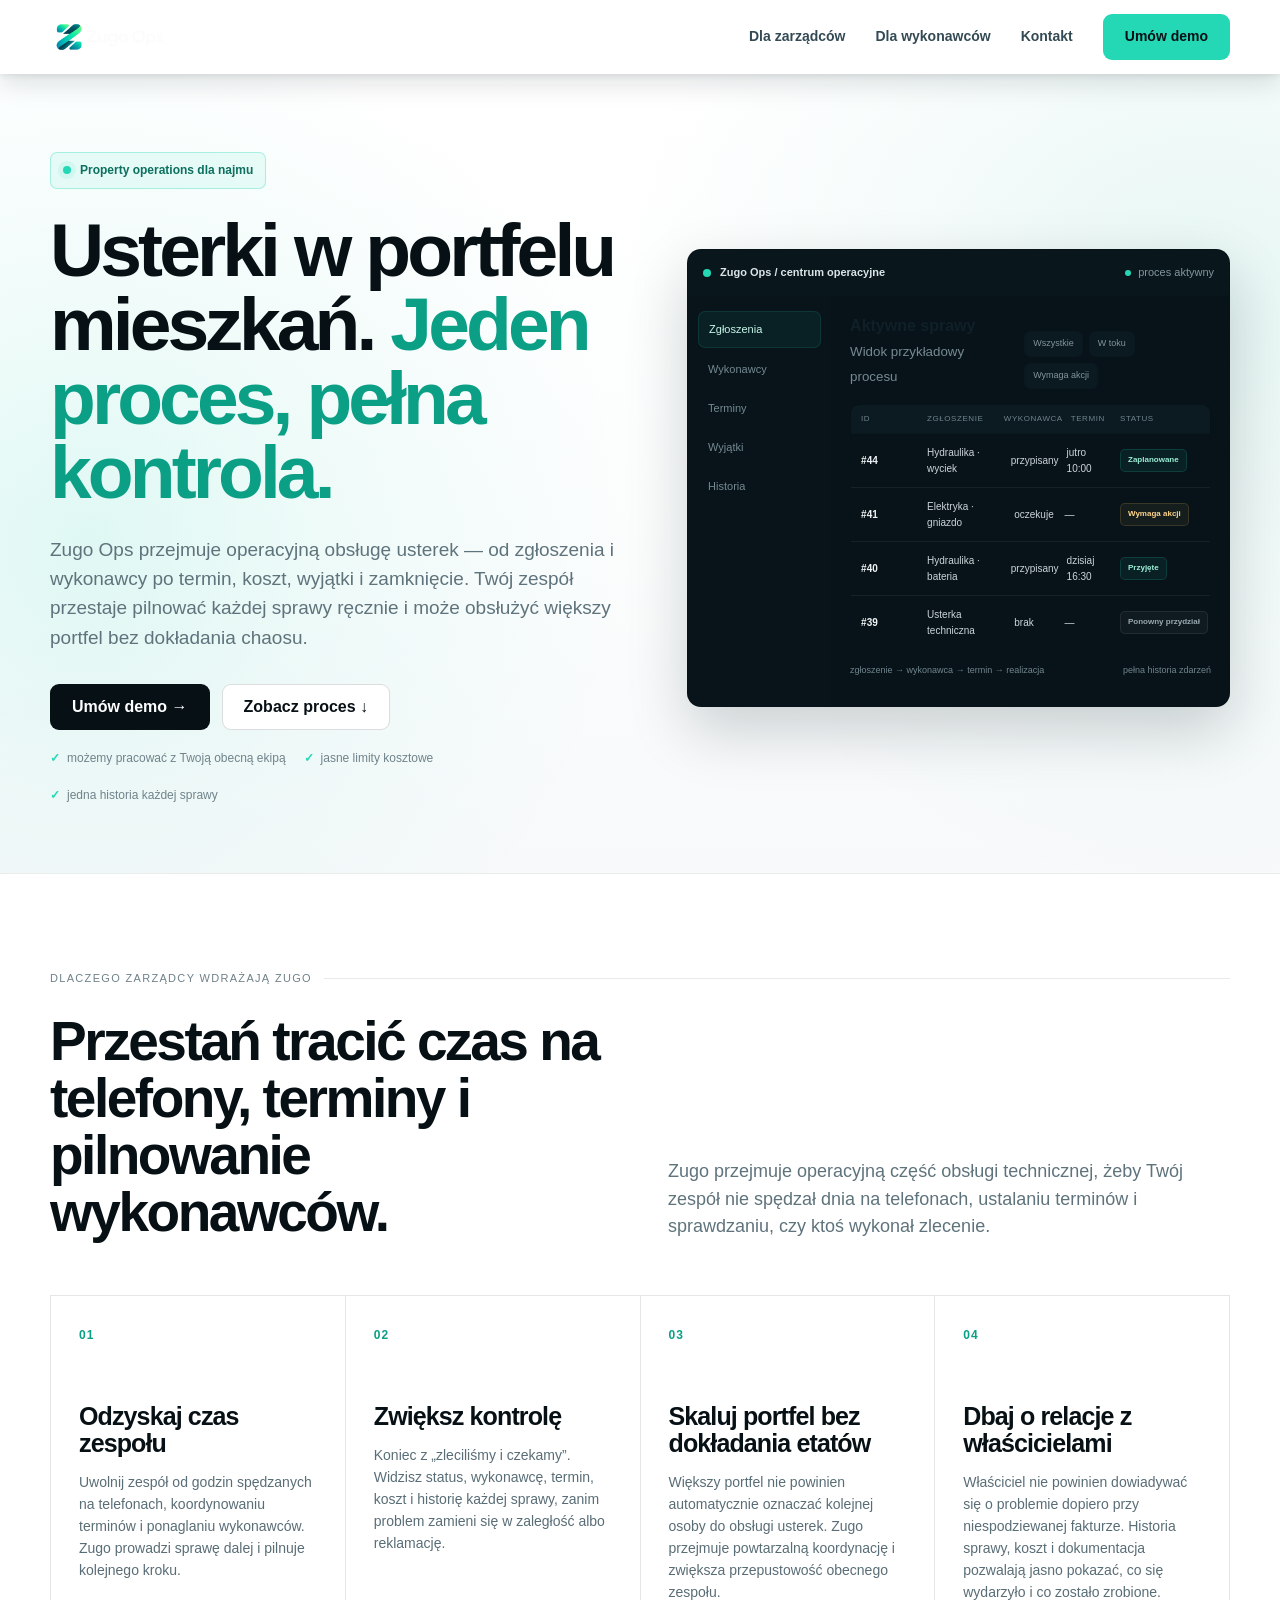
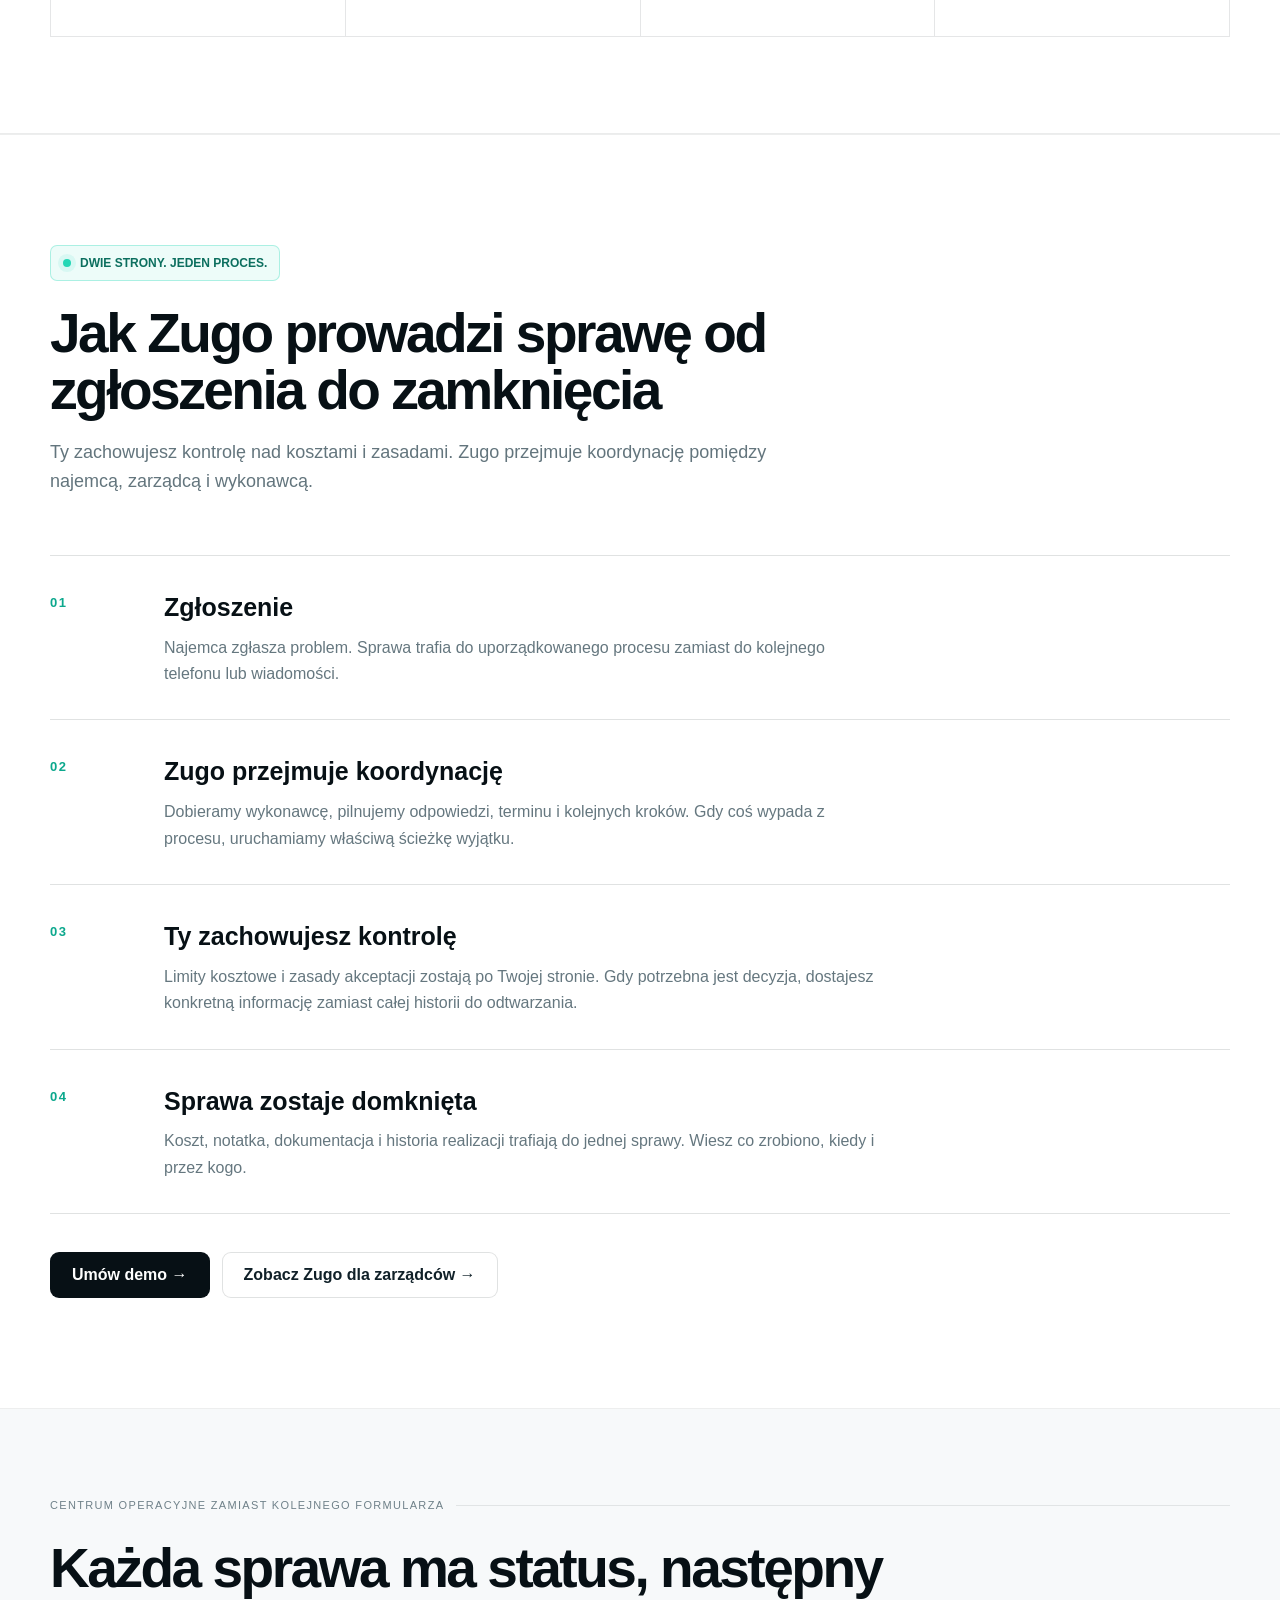
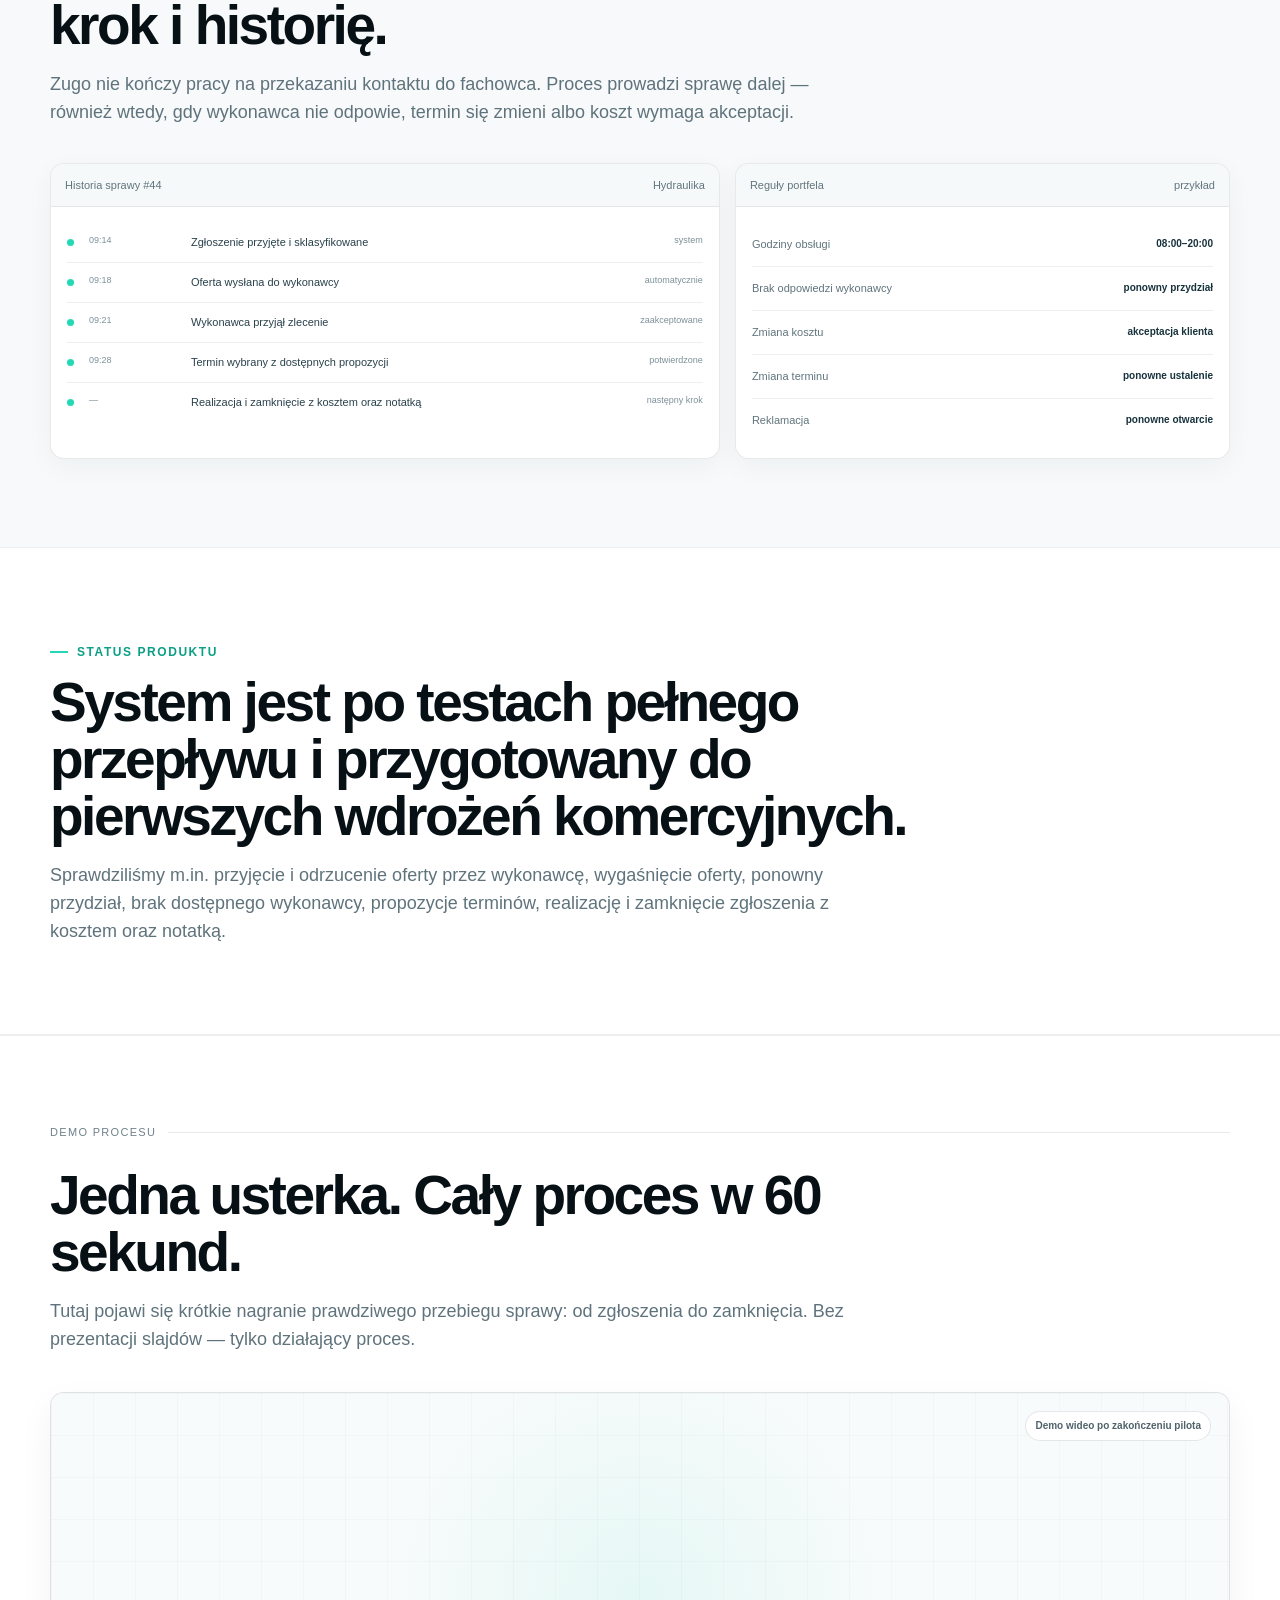
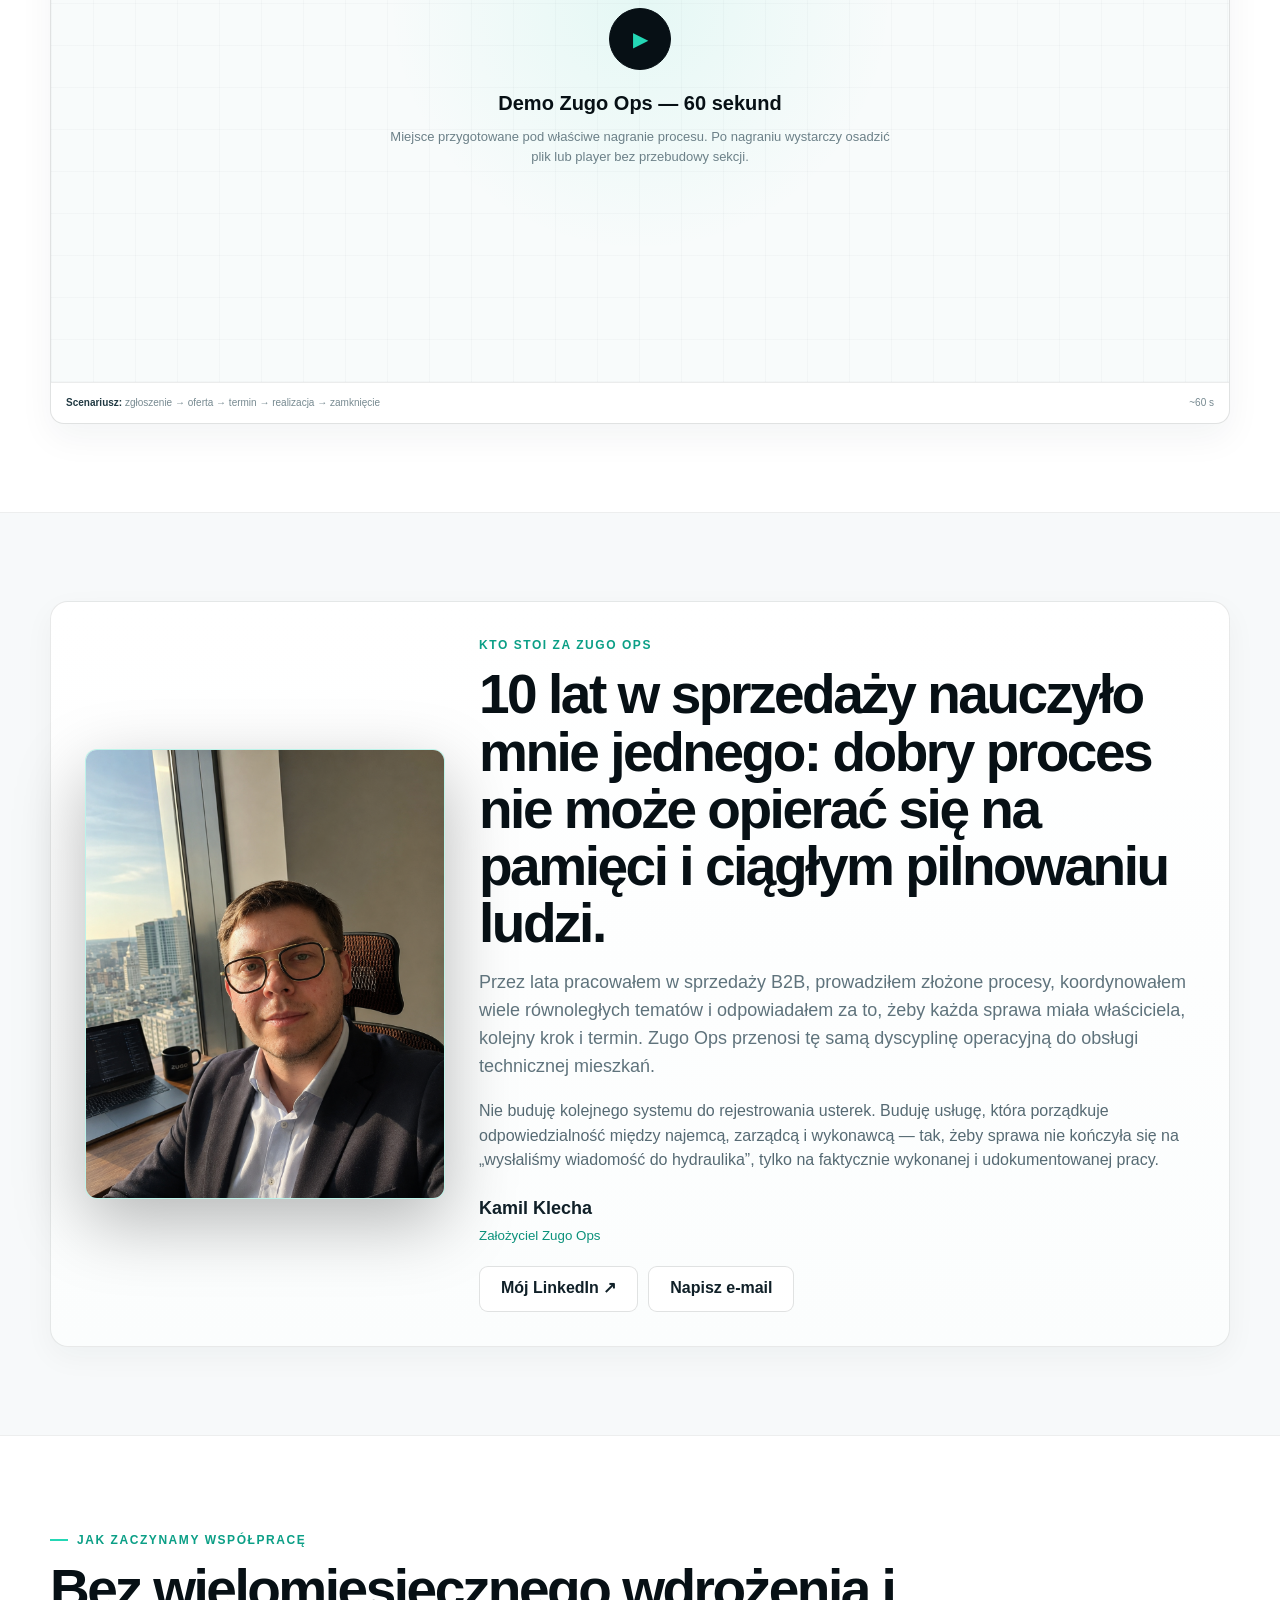
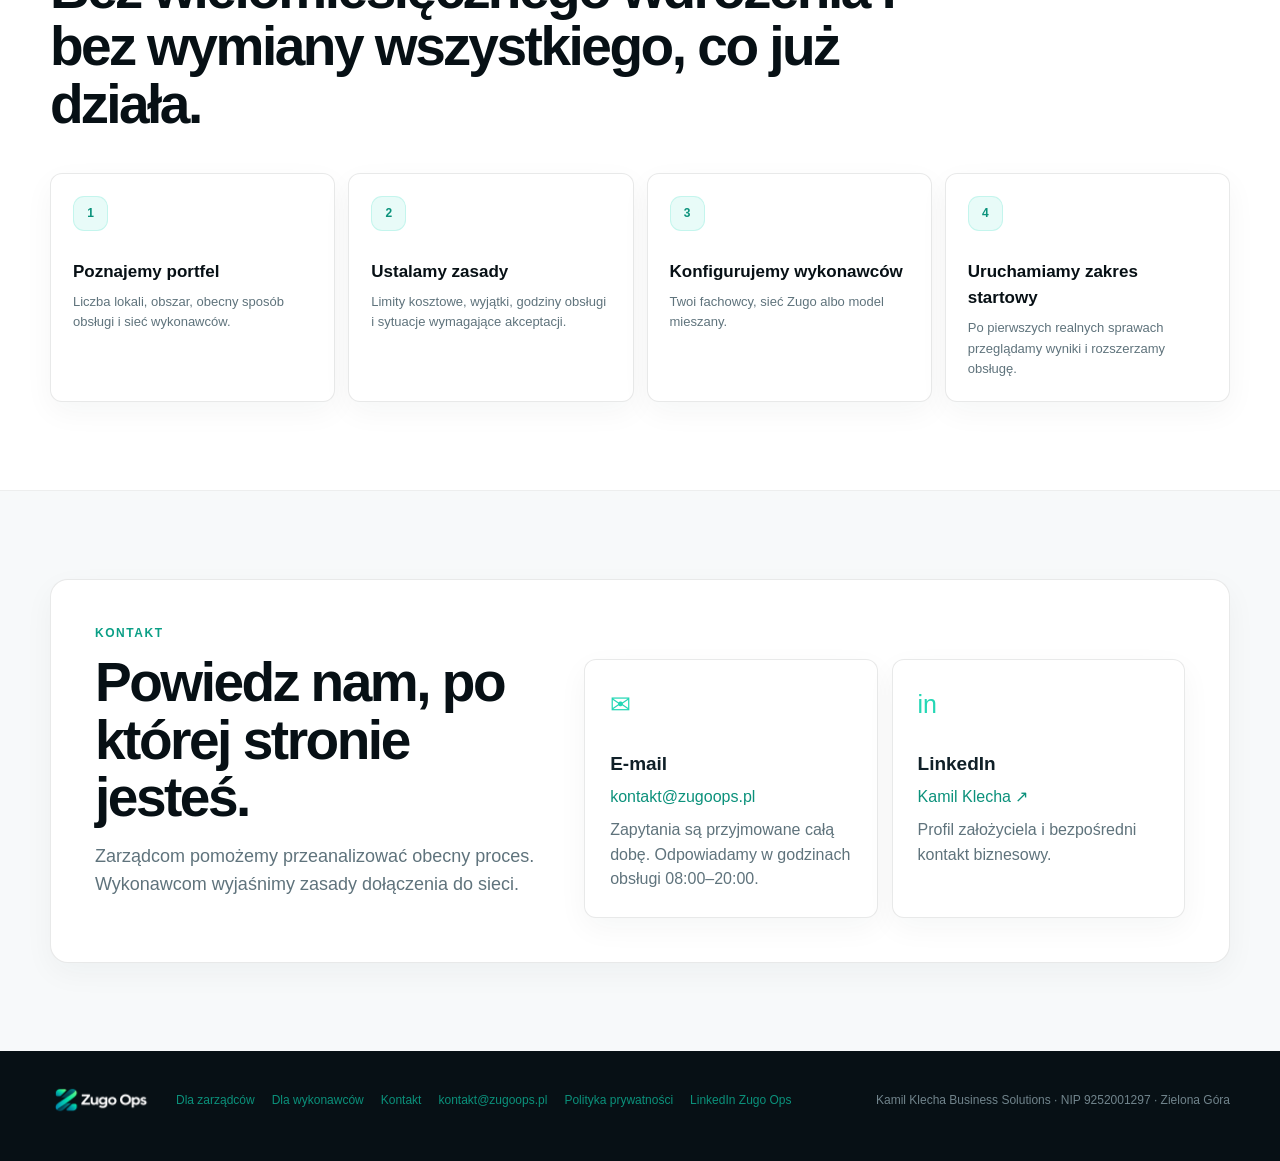
==== commit bc339694: "1233" ====
--- a/index.html
+++ b/index.html
@@ -2,11 +2,11 @@
 <meta charset="utf-8">
 <meta name="viewport" content="width=device-width,initial-scale=1">
 <title>Zugo Ops — operacyjna obsługa usterek dla najmu</title>
-<meta name="description" content="Zugo Ops przejmuje obsługę usterek w portfelach mieszkań: zgłoszenie, wykonawca, termin, realizacja i zamknięcie sprawy.">
+<meta name="description" content="Zugo Ops przejmuje operacyjną obsługę usterek i napraw w portfelach mieszkań — od zgłoszenia najemcy, przez organizację wykonawcy i terminu, aż do zamknięcia sprawy.">
 <meta name="theme-color" content="#071015">
 <meta name="robots" content="index,follow,max-image-preview:large">
 <link rel="canonical" href="https://zugoops.pl/">
-<link rel="stylesheet" href="/zugo-proptech-v56.css">
+<link rel="stylesheet" href="/zugo-proptech-v58.css">
 <link rel="icon" type="image/png" sizes="64x64" href="/favicon-64.png">
 <link rel="apple-touch-icon" href="/favicon.png">
 <meta property="og:type" content="website">
@@ -22,25 +22,76 @@
 <meta name="twitter:title" content="Zugo Ops — operacyjna obsługa usterek dla najmu">
 <meta name="twitter:description" content="Zugo Ops przejmuje obsługę usterek w portfelach mieszkań: zgłoszenie, wykonawca, termin, realizacja i zamknięcie sprawy.">
 <meta name="twitter:image" content="https://zugoops.pl/og-image.png">
-<script type="application/ld+json">{"@context": "https://schema.org", "@type": "ProfessionalService", "@id": "https://zugoops.pl/#organization", "name": "Zugo Ops", "legalName": "Kamil Klecha Business Solutions", "url": "https://zugoops.pl/", "logo": "https://zugoops.pl/zugo-logo.png", "image": "https://zugoops.pl/og-image.png", "email": "kontakt@zugoops.pl", "taxID": "9252001297", "areaServed": {"@type": "AdministrativeArea", "name": "Zielona Góra i uzgodnione lokalizacje w Polsce"}, "address": {"@type": "PostalAddress", "addressLocality": "Zielona Góra", "addressCountry": "PL"}, "founder": {"@type": "Person", "name": "Kamil Klecha", "url": "https://www.linkedin.com/in/kamil-klecha/"}, "sameAs": ["https://www.linkedin.com/company/zugoapp"]}</script>
+
 <script defer src="/zugo-site-v55.js"></script>
+<script type="application/ld+json">
+{
+  "@context": "https://schema.org",
+  "@graph": [
+    {
+      "@type": "Organization",
+      "@id": "https://zugoops.pl/#organization",
+      "name": "Zugo Ops",
+      "legalName": "Kamil Klecha Business Solutions",
+      "url": "https://zugoops.pl/",
+      "email": "kontakt@zugoops.pl",
+      "sameAs": [
+        "https://www.linkedin.com/company/zugoapp"
+      ],
+      "founder": {
+        "@type": "Person",
+        "name": "Kamil Klecha",
+        "sameAs": "https://www.linkedin.com/in/kamil-klecha/"
+      }
+    },
+    {
+      "@type": "WebSite",
+      "@id": "https://zugoops.pl/#website",
+      "url": "https://zugoops.pl/",
+      "name": "Zugo Ops",
+      "publisher": {
+        "@id": "https://zugoops.pl/#organization"
+      },
+      "inLanguage": "pl-PL"
+    },
+    {
+      "@type": "Service",
+      "@id": "https://zugoops.pl/#service",
+      "name": "Operacyjna obsługa usterek i napraw w portfelach mieszkań",
+      "serviceType": "Koordynacja obsługi technicznej nieruchomości",
+      "provider": {
+        "@id": "https://zugoops.pl/#organization"
+      },
+      "areaServed": {
+        "@type": "City",
+        "name": "Zielona Góra"
+      },
+      "audience": {
+        "@type": "BusinessAudience",
+        "audienceType": "Zarządcy nieruchomości i właściciele portfeli mieszkań"
+      },
+      "description": "Zugo Ops przejmuje operacyjną obsługę usterek i napraw w portfelach mieszkań — od zgłoszenia najemcy, przez organizację wykonawcy i terminu, aż do zamknięcia sprawy."
+    }
+  ]
+}
+</script>
 </head><body><nav class="nav">
 <div class="wrap navin">
 <a class="brand" href="/" aria-label="Zugo Ops — strona główna">
 <img class="logo" src="/zugo-logo.png" width="210" height="70" alt="Zugo Ops">
 </a>
-<div class="links"><a class="" href="/zarzadcy/">Dla zarządców</a><a class="" href="/wykonawcy/">Dla wykonawców</a><a class="" href="/kontakt/">Kontakt</a><a class="btn primary" href="/kontakt/">Skontaktuj się</a></div>
+<div class="links"><a class="" href="/zarzadcy/">Dla zarządców</a><a class="" href="/wykonawcy/">Dla wykonawców</a><a class="" href="/kontakt/">Kontakt</a><a class="btn primary" href="/kontakt/#demo">Umów demo</a></div>
 <button class="menuToggle" type="button" aria-expanded="false" aria-controls="mobileMenu" aria-label="Otwórz menu">
 <span></span><span></span><span></span>
 </button>
 </div>
-<div class="mobileMenu" id="mobileMenu"><a href="/zarzadcy/">Dla zarządców</a><a href="/wykonawcy/">Dla wykonawców</a><a href="/kontakt/">Kontakt</a><a class="btn primary" href="/kontakt/">Skontaktuj się</a></div>
+<div class="mobileMenu" id="mobileMenu"><a href="/zarzadcy/">Dla zarządców</a><a href="/wykonawcy/">Dla wykonawców</a><a href="/kontakt/">Kontakt</a><a class="btn primary" href="/kontakt/#demo">Umów demo</a></div>
 </nav>
 <header class="hero"><div class="wrap heroGrid">
 <div><div class="eyebrow">Property operations dla najmu</div>
 <h1>Usterki w portfelu mieszkań. <span class="accent">Jeden proces, pełna kontrola.</span></h1>
 <p>Zugo Ops przejmuje operacyjną obsługę usterek — od zgłoszenia i wykonawcy po termin, koszt, wyjątki i zamknięcie. Twój zespół przestaje pilnować każdej sprawy ręcznie i może obsłużyć większy portfel bez dokładania chaosu.</p>
-<div class="actions"><a class="btn primary" href="/zarzadcy/">Zobacz, jak działa Zugo →</a><a class="btn secondary" href="#demo">Obejrzyj proces ↓</a></div>
+<div class="actions"><a class="btn primary" href="/kontakt/#demo">Umów demo →</a><a class="btn secondary" href="#proces">Zobacz proces ↓</a></div>
 <div class="micro"><span>możemy pracować z Twoją obecną ekipą</span><span>jasne limity kosztowe</span><span>jedna historia każdej sprawy</span></div>
 </div>
 <div class="opsConsole" aria-label="Przykładowy panel operacyjny Zugo Ops">
@@ -115,29 +166,29 @@
 </section>
 
 
-<section class="strip"><div class="wrap valueStrip">
-<div class="value"><b>Jedno miejsce kontaktu</b><small>Zgłoszenie uruchamia uporządkowany proces.</small></div>
-<div class="value"><b>Koordynacja po naszej stronie</b><small>Wykonawca, termin i kolejne kroki.</small></div>
-<div class="value"><b>Kontrola po Twojej stronie</b><small>Limity kosztowe i zasady akceptacji.</small></div>
-<div class="value"><b>Sprawa domknięta</b><small>Koszt, notatka i historia realizacji.</small></div>
-</div></section>
-
-
-
-
-<section><div class="wrap"><div class="kicker">Dwie strony, jeden proces</div>
-<h2>Zarządcy potrzebują mniej pracy operacyjnej. Wykonawcy — konkretnych zleceń.</h2>
-<p class="lead">Zugo łączy oba problemy: zarządca nie musi pilnować każdego etapu naprawy, a wykonawca dostaje konkretną propozycję pracy zamiast listy kontaktów.</p>
-<div class="split">
-<div class="side mint"><div class="kicker">Dla zarządców</div><h3>Mniej telefonów i ręcznej koordynacji.</h3>
-<p>Przejmujemy codzienną obsługę usterek, dzięki czemu Twój zespół może skupić się na portfelu zamiast prowadzić każdą naprawę ręcznie.</p>
-<div class="checks"><div>obsługa od zgłoszenia do zamknięcia</div><div>Twoi wykonawcy mogą zostać</div><div>jasne statusy i dokumentacja</div><div>ustalone limity kosztowe</div></div>
-<div class="actions"><a class="btn primary" href="/zarzadcy/">Zobacz ofertę dla zarządców →</a></div></div>
-<div class="side"><div class="kicker">Dla wykonawców</div><h3>Więcej zleceń. Mniej szukania klientów.</h3>
-<p>Otrzymujesz konkretne propozycje prac dopasowane do specjalizacji i obszaru działania. Sam decydujesz, które przyjmujesz.</p>
-<div class="checks"><div>bez opłat za samo dołączenie do sieci</div><div>konkretne zlecenie zamiast „leada”</div><div>jasny zakres przed realizacją</div><div>koordynacja klienta po stronie Zugo</div></div>
-<div class="actions"><a class="btn secondary" href="/wykonawcy/">Zobacz ofertę dla wykonawców →</a></div></div>
-</div></div></section>
+
+
+
+
+
+
+<section class="processFlow" id="proces">
+  <div class="wrap">
+    <div class="processIntro">
+      <div class="eyebrow">DWIE STRONY. JEDEN PROCES.</div>
+      <h2>Jak Zugo prowadzi sprawę od zgłoszenia do zamknięcia</h2>
+      <p>Ty zachowujesz kontrolę nad kosztami i zasadami. Zugo przejmuje koordynację pomiędzy najemcą, zarządcą i wykonawcą.</p>
+    </div>
+    <div class="processTimeline">
+      <article class="processStep"><span>01</span><div><h3>Zgłoszenie</h3><p>Najemca zgłasza problem. Sprawa trafia do uporządkowanego procesu zamiast do kolejnego telefonu lub wiadomości.</p></div></article>
+      <article class="processStep"><span>02</span><div><h3>Zugo przejmuje koordynację</h3><p>Dobieramy wykonawcę, pilnujemy odpowiedzi, terminu i kolejnych kroków. Gdy coś wypada z procesu, uruchamiamy właściwą ścieżkę wyjątku.</p></div></article>
+      <article class="processStep"><span>03</span><div><h3>Ty zachowujesz kontrolę</h3><p>Limity kosztowe i zasady akceptacji zostają po Twojej stronie. Gdy potrzebna jest decyzja, dostajesz konkretną informację zamiast całej historii do odtwarzania.</p></div></article>
+      <article class="processStep"><span>04</span><div><h3>Sprawa zostaje domknięta</h3><p>Koszt, notatka, dokumentacja i historia realizacji trafiają do jednej sprawy. Wiesz co zrobiono, kiedy i przez kogo.</p></div></article>
+    </div>
+    <div class="processCta"><a class="btn primary" href="#demo">Umów demo →</a><a class="btn secondary" href="/zarzadcy/">Zobacz Zugo dla zarządców →</a></div>
+  </div>
+</section>
+
 
 
 <section><div class="wrap">
@@ -238,4 +289,5 @@
 </div>
 <div class="companyLine">Kamil Klecha Business Solutions · NIP 9252001297 · Zielona Góra</div>
 </div>
-</footer></body></html>+</footer><div class="mobileDemoBar"><a href="/#demo">Umów demo</a></div>
+</body></html>
--- a/zugo-proptech-v58.css
+++ b/zugo-proptech-v58.css
@@ -0,0 +1,891 @@
+
+:root{
+ --bg:#071015;--bg2:#09171d;--surface:#0f222b;--surface2:#0b181e;
+ --text:#f2f5f6;--muted:#a9b7bd;--dim:#758991;--mint:#24d7b5;--mint2:#a7f2db;
+ --red:#ff6b63;--amber:#ffcb66;--line:rgba(255,255,255,.095);--lineMint:rgba(36,215,181,.24);
+ --card:rgba(255,255,255,.038);--max:1180px;
+}
+*{box-sizing:border-box}html{scroll-behavior:smooth}body{margin:0;font-family:Inter,ui-sans-serif,-apple-system,BlinkMacSystemFont,"Segoe UI",sans-serif;background:radial-gradient(circle at 8% 4%,rgba(36,215,181,.09),transparent 27%),radial-gradient(circle at 92% 12%,rgba(35,118,148,.10),transparent 24%),linear-gradient(180deg,var(--bg),var(--bg2) 55%,var(--bg));color:var(--text);line-height:1.55;-webkit-font-smoothing:antialiased}
+a{color:inherit;text-decoration:none}img{display:block;max-width:100%}.wrap{width:min(calc(100% - 40px),var(--max));margin:auto}
+.nav{position:sticky;top:0;z-index:80;border-bottom:1px solid rgba(255,255,255,.06);background:rgba(7,16,21,.88);backdrop-filter:blur(16px)}
+.navin{height:78px;display:flex;align-items:center;justify-content:space-between;gap:24px}.brand{display:flex;align-items:center}.logo{height:40px;width:auto}.links{display:flex;gap:26px;align-items:center;font-size:14px;color:#c7d1d5}.links a:hover,.links a.active{color:#fff}.links a.active{position:relative}.links a.active:after{content:"";position:absolute;left:0;right:0;bottom:-10px;height:2px;background:var(--mint);border-radius:2px}
+.menuToggle{display:none;width:44px;height:44px;border:1px solid var(--line);border-radius:13px;background:rgba(255,255,255,.035);padding:10px;cursor:pointer}.menuToggle span{display:block;height:2px;background:#fff;margin:5px 0;border-radius:2px}.mobileMenu{display:none}
+.btn{display:inline-flex;align-items:center;justify-content:center;gap:8px;min-height:50px;padding:0 21px;border-radius:15px;border:1px solid transparent;font-weight:800;transition:.18s ease;cursor:pointer}.btn:hover{transform:translateY(-1px)}.primary{background:linear-gradient(135deg,var(--mint),#77e7c7);color:#062118;box-shadow:0 14px 40px rgba(36,215,181,.15)}.secondary{background:rgba(255,255,255,.025);border-color:var(--line);color:#fff}.textLink{color:var(--mint2);text-decoration:underline;text-underline-offset:3px}
+.hero{padding:90px 0 68px}.heroGrid{display:grid;grid-template-columns:1.02fr .98fr;gap:58px;align-items:center}.heroTextOnly{max-width:880px}
+.eyebrow{display:inline-flex;align-items:center;gap:9px;padding:8px 12px;border:1px solid var(--lineMint);background:rgba(36,215,181,.055);border-radius:999px;color:#d4f7ec;font-size:12px;font-weight:850;margin-bottom:24px}.eyebrow:before{content:"";width:8px;height:8px;border-radius:50%;background:var(--mint);box-shadow:0 0 0 5px rgba(36,215,181,.10)}
+h1{font-size:clamp(48px,6vw,75px);line-height:.99;letter-spacing:-.06em;margin:0;font-weight:850}.accent{color:var(--mint2)}.hero p{font-size:19px;color:var(--muted);max-width:710px;margin:25px 0 0}.actions{display:flex;gap:12px;flex-wrap:wrap;margin-top:28px}.micro{display:flex;gap:18px;flex-wrap:wrap;margin-top:19px;font-size:12px;color:#84969d}.micro span:before{content:"✓";color:var(--mint);font-weight:900;margin-right:7px}
+.heroVisual{position:relative;padding:14px;border:1px solid var(--lineMint);background:linear-gradient(180deg,rgba(36,215,181,.055),rgba(255,255,255,.02));border-radius:30px;box-shadow:0 30px 85px rgba(0,0,0,.28);overflow:hidden}.heroVisual img{width:100%;height:auto;border-radius:21px}
+section{padding:88px 0}.strip{padding:0}.kicker{text-transform:uppercase;letter-spacing:.13em;font-size:12px;font-weight:900;color:var(--mint);margin-bottom:12px}h2{font-size:clamp(36px,4.5vw,55px);line-height:1.04;letter-spacing:-.045em;margin:0;max-width:900px}.lead{font-size:18px;color:var(--muted);max-width:810px;margin:17px 0 0}
+.valueStrip{display:grid;grid-template-columns:repeat(4,1fr);gap:12px}.value{border:1px solid var(--line);background:var(--card);border-radius:18px;padding:18px}.value b{display:block;font-size:14px}.value small{color:var(--dim)}
+.split{display:grid;grid-template-columns:1fr 1fr;gap:18px;margin-top:42px}.side{border:1px solid var(--line);background:var(--card);border-radius:25px;padding:29px;position:relative;overflow:hidden}.side.mint{border-color:var(--lineMint);background:linear-gradient(180deg,rgba(36,215,181,.07),rgba(255,255,255,.025))}.side h3{font-size:28px;line-height:1.08;letter-spacing:-.035em;margin:0 0 13px}.side p{color:var(--muted)}
+.checks{display:grid;gap:11px;margin-top:22px;color:#d3dcdf}.checks div{display:flex;gap:10px}.checks div:before{content:"✓";color:var(--mint);font-weight:900}.checks.red div:before{content:"×";color:var(--red)}
+.band{border-top:1px solid rgba(255,255,255,.06);border-bottom:1px solid rgba(255,255,255,.06);background:linear-gradient(90deg,rgba(255,255,255,.012),rgba(36,215,181,.025),rgba(255,255,255,.012))}
+.flow{display:grid;grid-template-columns:repeat(5,1fr);gap:12px;margin-top:42px}.step{border:1px solid var(--line);border-radius:20px;background:var(--card);padding:21px;min-height:185px;position:relative}.step:not(:last-child):after{content:"→";position:absolute;right:-19px;top:48%;z-index:2;color:var(--mint);font-size:18px}.num{width:35px;height:35px;border-radius:11px;display:grid;place-items:center;background:rgba(36,215,181,.09);border:1px solid rgba(36,215,181,.14);color:var(--mint);font-size:12px;font-weight:900}.step h3{font-size:17px;margin:27px 0 7px}.step p{font-size:13px;color:var(--muted);margin:0}
+.promise{display:grid;grid-template-columns:.92fr 1.08fr;gap:50px;align-items:start}.promiseGrid{display:grid;grid-template-columns:1fr 1fr;gap:12px}.promiseItem{border:1px solid var(--line);background:var(--card);padding:17px;border-radius:17px}.promiseItem b{display:block;font-size:14px;margin-bottom:4px}.promiseItem small{color:var(--dim)}
+.startGrid{display:grid;grid-template-columns:repeat(4,1fr);gap:13px;margin-top:40px}.startCard{padding:22px;border:1px solid var(--line);background:var(--card);border-radius:20px}.startCard .num{margin-bottom:28px}.startCard h3{font-size:17px;margin:0 0 7px}.startCard p{font-size:13px;color:var(--muted);margin:0}
+.founderCard{display:grid;grid-template-columns:.72fr 1.28fr;gap:34px;align-items:start;border:1px solid var(--lineMint);background:radial-gradient(circle at 0 0,rgba(36,215,181,.11),transparent 42%),var(--card);border-radius:28px;padding:34px}.founderFacts{display:grid;gap:12px}.founderFact{border:1px solid var(--line);background:rgba(255,255,255,.02);border-radius:17px;padding:18px}.founderFact b{display:block;font-size:14px}.founderFact small{color:var(--dim)}.founderMeta{margin-top:22px}.founderMeta b{display:block;font-size:18px}.founderMeta small{color:var(--mint2)}.founderLinks{display:flex;gap:10px;flex-wrap:wrap;margin-top:18px}
+.opsGrid{display:grid;grid-template-columns:repeat(3,1fr);gap:13px;margin-top:38px}.opsCard{border:1px solid var(--line);background:var(--card);border-radius:20px;padding:22px}.opsCard b{display:block;margin-bottom:7px}.opsCard p{margin:0;color:var(--muted);font-size:14px}.opsCard strong{color:var(--mint2)}
+.qaGrid{display:grid;grid-template-columns:repeat(2,1fr);gap:14px;margin-top:36px}.screen{border:1px solid var(--line);background:#08141a;border-radius:22px;overflow:hidden;box-shadow:0 18px 55px rgba(0,0,0,.22)}.screenBar{padding:12px 15px;border-bottom:1px solid var(--line);display:flex;justify-content:space-between;color:var(--dim);font-size:11px}.screenBody{padding:18px}.message{padding:13px 14px;border-radius:14px;background:#10242c;border:1px solid #1b3942;margin-bottom:10px;font-size:13px}.message b{color:#fff}.message.good{border-color:rgba(36,215,181,.25);background:rgba(36,215,181,.06)}.message.warn{border-color:rgba(255,203,102,.25);background:rgba(255,203,102,.05)}.screenNote{font-size:11px;color:var(--dim);margin-top:11px}
+.faq{display:grid;gap:10px;margin-top:35px;max-width:1000px}details{border:1px solid var(--line);border-radius:17px;background:var(--card);padding:18px 20px}summary{cursor:pointer;list-style:none;font-weight:800;display:flex;justify-content:space-between;gap:20px}summary::-webkit-details-marker{display:none}summary:after{content:"+";color:var(--mint);font-size:20px}details[open] summary:after{content:"−"}details p{color:var(--muted);margin:13px 0 0}
+.ctaBox{border:1px solid var(--lineMint);border-radius:30px;background:radial-gradient(circle at 10% 0,rgba(36,215,181,.12),transparent 43%),var(--card);padding:44px}.ctaGrid{display:grid;grid-template-columns:.85fr 1.15fr;gap:45px;align-items:start}
+.form{display:grid;grid-template-columns:1fr 1fr;gap:13px}.field{display:grid;gap:6px}.full{grid-column:1/-1}.field label{font-size:12px;font-weight:800;color:#cbd6da}.field input,.field select,.field textarea{width:100%;border:1px solid rgba(255,255,255,.11);background:#0b181e;color:var(--text);border-radius:13px;padding:13px 14px;font:inherit;outline:none}.field input,.field select{min-height:49px}.field textarea{min-height:108px;resize:vertical}.field input:focus,.field select:focus,.field textarea:focus{border-color:rgba(36,215,181,.55);box-shadow:0 0 0 3px rgba(36,215,181,.08)}.field input::placeholder,.field textarea::placeholder{color:#657a82}.hint,.legalNotice{grid-column:1/-1;color:#70838b;font-size:11px}.legalNotice a{color:var(--mint2);text-decoration:underline;text-underline-offset:2px}.formActions{grid-column:1/-1;display:flex;align-items:center;gap:12px;flex-wrap:wrap}.formStatus{font-size:12px;color:var(--muted)}.formStatus.error{color:#ff9993}.formStatus.success{color:var(--mint2)}
+.contactGrid{display:grid;grid-template-columns:1fr 1fr;gap:14px;margin-top:35px}.contactCard{border:1px solid var(--line);background:var(--card);border-radius:22px;padding:25px}.contactCard .icon{font-size:25px;color:var(--mint);margin-bottom:25px}.contactCard b{display:block;font-size:19px}.contactCard a{display:inline-block;color:var(--mint2);margin-top:7px}.contactCard p{color:var(--muted);margin:8px 0 0}
+.legalPage{max-width:900px}.legalPage h2{font-size:28px;margin:38px 0 13px}.legalPage h3{font-size:18px;margin:28px 0 8px}.legalPage p,.legalPage li{color:var(--muted)}.legalPage ul{padding-left:20px}.legalPage strong{color:var(--text)}
+.notFound{min-height:65vh;display:grid;place-items:center;text-align:center}.notFound .code{font-size:clamp(80px,14vw,160px);font-weight:900;letter-spacing:-.08em;color:rgba(167,242,219,.12);line-height:.8}
+footer{border-top:1px solid rgba(255,255,255,.07);padding:32px 0 44px;color:#788a91;font-size:12px}.foot{display:grid;grid-template-columns:auto 1fr auto;align-items:center;gap:24px}.footLogo{height:34px;width:auto}.footlinks{display:flex;gap:17px;flex-wrap:wrap}.foot a{color:#a7f2db}.companyLine{text-align:right}
+@media(max-width:950px){.links{display:none}.menuToggle{display:block}.mobileMenu.open{display:flex;flex-direction:column;gap:4px;padding:8px 20px 18px;border-top:1px solid var(--line)}.mobileMenu a{padding:12px 4px;color:#d5dfe2}.mobileMenu .btn{margin-top:8px}.heroGrid,.promise,.ctaGrid,.founderCard{grid-template-columns:1fr}.valueStrip,.flow,.startGrid,.opsGrid{grid-template-columns:1fr 1fr}.step:after{display:none}.foot{grid-template-columns:1fr}.companyLine{text-align:left}}
+@media(max-width:650px){.wrap{width:min(calc(100% - 28px),var(--max))}.navin{height:68px}.logo{height:34px}.hero{padding-top:62px}h1{font-size:47px}.hero p,.lead{font-size:17px}section{padding:70px 0}.valueStrip,.split,.flow,.startGrid,.opsGrid,.qaGrid,.promiseGrid,.form,.contactGrid{grid-template-columns:1fr}.full,.hint,.legalNotice,.formActions{grid-column:1}.ctaBox{padding:29px 21px}.footlinks{display:grid;gap:10px}.heroVisual{padding:10px}}
+
+
+/* Founder photo + narrative section */
+.founderCardWithPhoto{
+  grid-template-columns:360px 1fr;
+  align-items:center;
+}
+.founderPhotoWrap{
+  border-radius:24px;
+  overflow:hidden;
+  border:1px solid var(--lineMint);
+  background:var(--surface);
+  box-shadow:0 24px 70px rgba(0,0,0,.28);
+}
+.founderPhoto{
+  width:100%;
+  height:auto;
+  aspect-ratio:1/1;
+  object-fit:cover;
+  object-position:center;
+}
+.founderStory{
+  color:var(--muted);
+  font-size:16px;
+  margin:18px 0 0;
+  max-width:760px;
+}
+@media(max-width:950px){
+  .founderCardWithPhoto{grid-template-columns:1fr}
+  .founderPhotoWrap{max-width:420px}
+}
+
+
+/* Founder photo v2 — original image, display crop only */
+.founderPhotoWrap{
+  aspect-ratio:4/5;
+  max-height:520px;
+}
+.founderPhoto{
+  width:100%;
+  height:100%;
+  aspect-ratio:auto;
+  object-fit:cover;
+  object-position:center 43%;
+}
+@media(max-width:950px){
+  .founderPhotoWrap{
+    aspect-ratio:4/5;
+    max-width:420px;
+  }
+}
+
+
+/* =========================================================
+   PROPTECH V4 — operational product visual language
+   Less "AI landing page", more property operations console.
+   ========================================================= */
+
+:root{
+  --radius-lg:16px;
+  --radius-md:11px;
+  --radius-sm:8px;
+  --console:#081319;
+  --console2:#0b1a21;
+  --hairline:rgba(255,255,255,.075);
+}
+
+/* De-glow / de-template */
+body{
+  background:
+    linear-gradient(rgba(255,255,255,.018) 1px, transparent 1px),
+    linear-gradient(90deg,rgba(255,255,255,.018) 1px, transparent 1px),
+    linear-gradient(180deg,#071015,#09171d 48%,#071015);
+  background-size:64px 64px,64px 64px,auto;
+}
+.nav{background:rgba(7,16,21,.95)}
+.btn{border-radius:9px;min-height:46px}
+.primary{box-shadow:none}
+.eyebrow{border-radius:7px;background:rgba(36,215,181,.04)}
+.heroVisual,.side,.value,.step,.startCard,.opsCard,.promiseItem,.screen,
+.contactCard,.ctaBox,.founderCard,details{
+  border-radius:var(--radius-lg);
+  box-shadow:none;
+}
+.heroVisual{background:var(--console);padding:0}
+section{position:relative}
+.band{background:rgba(255,255,255,.012)}
+h1{letter-spacing:-.052em}
+
+/* Product console hero */
+.opsConsole{
+  border:1px solid rgba(255,255,255,.10);
+  background:var(--console);
+  overflow:hidden;
+  border-radius:14px;
+  box-shadow:0 25px 70px rgba(0,0,0,.30);
+}
+.consoleTop{
+  height:46px;display:flex;align-items:center;justify-content:space-between;
+  padding:0 15px;border-bottom:1px solid var(--hairline);
+  background:#09171d;font-size:11px;color:#83969d;
+}
+.consoleBrand{display:flex;align-items:center;gap:9px;color:#dbe5e8;font-weight:800}
+.consoleDot{width:8px;height:8px;border-radius:50%;background:var(--mint)}
+.consoleLive{display:flex;align-items:center;gap:7px}
+.consoleLive:before{content:"";width:6px;height:6px;border-radius:50%;background:var(--mint)}
+.consoleShell{display:grid;grid-template-columns:144px 1fr;min-height:410px}
+.consoleSide{
+  border-right:1px solid var(--hairline);padding:15px 10px;background:#08141a;
+}
+.consoleSideLabel{
+  padding:9px 10px;border-radius:7px;color:#758991;font-size:11px;margin-bottom:4px
+}
+.consoleSideLabel.active{
+  background:rgba(36,215,181,.07);color:#c9f7ea;border:1px solid rgba(36,215,181,.12)
+}
+.consoleMain{padding:18px}
+.consoleHeader{display:flex;justify-content:space-between;align-items:flex-end;gap:12px;margin-bottom:15px}
+.consoleHeader b{font-size:16px}.consoleHeader small{color:#758991}
+.consoleFilters{display:flex;gap:6px;flex-wrap:wrap}
+.consoleFilter{
+  padding:5px 8px;border:1px solid var(--hairline);border-radius:6px;
+  font-size:9px;color:#82969d;background:#0b1920
+}
+.ticketTable{border:1px solid var(--hairline);border-radius:9px;overflow:hidden}
+.ticketHead,.ticketRow{
+  display:grid;grid-template-columns:58px 1.5fr .8fr .9fr 80px;gap:8px;align-items:center;
+}
+.ticketHead{
+  padding:8px 10px;background:#0c1a21;border-bottom:1px solid var(--hairline);
+  color:#6f848c;font-size:8px;text-transform:uppercase;letter-spacing:.07em
+}
+.ticketRow{
+  padding:11px 10px;border-bottom:1px solid rgba(255,255,255,.055);
+  color:#cbd5d9;font-size:10px
+}
+.ticketRow:last-child{border-bottom:0}
+.ticketRow strong{font-size:10px;color:#f0f4f5}
+.statusChip{
+  width:max-content;padding:4px 7px;border-radius:5px;font-size:8px;font-weight:800;
+  border:1px solid rgba(255,255,255,.08)
+}
+.statusChip.green{color:#9df0d8;background:rgba(36,215,181,.07);border-color:rgba(36,215,181,.16)}
+.statusChip.amber{color:#ffd78a;background:rgba(255,203,102,.06);border-color:rgba(255,203,102,.15)}
+.statusChip.gray{color:#9aabb1;background:rgba(255,255,255,.035)}
+.consoleFooter{
+  display:flex;justify-content:space-between;gap:12px;padding-top:14px;color:#71858d;font-size:9px
+}
+
+/* More product-like section chrome */
+.sectionRule{
+  display:flex;align-items:center;gap:12px;margin-bottom:26px;color:#81939a;font-size:11px;
+  text-transform:uppercase;letter-spacing:.12em
+}
+.sectionRule:after{content:"";height:1px;background:var(--hairline);flex:1}
+.propFeatureGrid{display:grid;grid-template-columns:1.15fr .85fr;gap:15px;margin-top:36px}
+.propPanel{
+  border:1px solid var(--hairline);background:var(--console);border-radius:14px;overflow:hidden
+}
+.propPanelTitle{
+  height:43px;display:flex;align-items:center;justify-content:space-between;
+  border-bottom:1px solid var(--hairline);padding:0 14px;font-size:11px;color:#80939a
+}
+.propPanelBody{padding:16px}
+.activityItem{
+  display:grid;grid-template-columns:12px 92px 1fr auto;gap:10px;align-items:start;
+  padding:11px 0;border-bottom:1px solid rgba(255,255,255,.055);font-size:11px
+}
+.activityItem:last-child{border:0}
+.activityDot{width:7px;height:7px;border-radius:50%;background:var(--mint);margin-top:5px}
+.activityTime{color:#657b84;font-size:9px}.activityText{color:#cad4d8}
+.activityMeta{color:#758991;font-size:9px}
+.ruleRows{display:grid}
+.ruleRow{
+  display:grid;grid-template-columns:1fr auto;gap:18px;padding:13px 0;
+  border-bottom:1px solid rgba(255,255,255,.055);font-size:11px
+}
+.ruleRow:last-child{border:0}.ruleRow span{color:#80939a}.ruleRow b{font-size:10px;color:#dce4e7}
+
+/* Demo CTA */
+.demoBlock{
+  margin-top:38px;border:1px solid rgba(36,215,181,.20);
+  background:#081319;border-radius:14px;overflow:hidden
+}
+.demoVideoPlaceholder{
+  aspect-ratio:16/8;min-height:330px;display:grid;place-items:center;
+  background:
+    linear-gradient(rgba(255,255,255,.018) 1px,transparent 1px),
+    linear-gradient(90deg,rgba(255,255,255,.018) 1px,transparent 1px),
+    radial-gradient(circle at 50% 35%,rgba(36,215,181,.09),transparent 36%),#081319;
+  background-size:42px 42px,42px 42px,auto,auto;text-align:center;padding:25px
+}
+.demoPlay{
+  width:62px;height:62px;border-radius:50%;border:1px solid rgba(36,215,181,.32);
+  display:grid;place-items:center;margin:0 auto 18px;color:var(--mint);font-size:20px;
+  background:rgba(36,215,181,.055)
+}
+.demoVideoPlaceholder b{font-size:20px}.demoVideoPlaceholder p{
+  max-width:520px;margin:8px auto 0;color:#81949c;font-size:13px
+}
+.demoCaption{
+  padding:12px 15px;border-top:1px solid var(--hairline);
+  display:flex;justify-content:space-between;gap:15px;color:#73878f;font-size:10px
+}
+.demoCaption strong{color:#cbd5d9}
+
+/* Founder less "marketing card" */
+.founderCard{
+  border-color:var(--hairline);
+  background:#081319;
+}
+.founderPhotoWrap{border-radius:12px}
+.founderStory{max-width:800px}
+
+/* Manager / contractor operational blocks */
+.opsCard{background:#081319;border-color:var(--hairline)}
+.qaGrid .screen{background:#081319}
+.message{border-radius:7px}
+.ticketStatus,.statusChip{border-radius:5px}
+
+@media(max-width:950px){
+  .consoleShell{grid-template-columns:1fr}
+  .consoleSide{display:none}
+  .propFeatureGrid{grid-template-columns:1fr}
+}
+@media(max-width:650px){
+  .ticketHead{display:none}
+  .ticketRow{grid-template-columns:48px 1fr 90px}
+  .ticketRow > :nth-child(3),.ticketRow > :nth-child(4){display:none}
+  .activityItem{grid-template-columns:12px 1fr auto}
+  .activityTime{display:none}
+  .demoVideoPlaceholder{min-height:260px}
+}
+
+
+/* =========================================================
+   LIGHT PROPTECH V5
+   White-first property operations visual language
+   Zugo mint/teal as accents only
+   ========================================================= */
+
+:root{
+  --bg:#f7f9fa;
+  --bg2:#ffffff;
+  --surface:#ffffff;
+  --surface2:#f1f5f6;
+  --text:#102028;
+  --muted:#5f737c;
+  --dim:#82949c;
+  --mint:#24d7b5;
+  --mint2:#0fae91;
+  --deep:#071015;
+  --teal:#0f222b;
+  --line:rgba(7,16,21,.10);
+  --lineMint:rgba(36,215,181,.30);
+  --card:#ffffff;
+  --console:#081319;
+  --console2:#0b1a21;
+  --hairline:rgba(7,16,21,.08);
+}
+
+html,body{
+  background:#f7f9fa;
+  color:var(--text);
+}
+body{
+  background:
+    linear-gradient(rgba(15,34,43,.025) 1px, transparent 1px),
+    linear-gradient(90deg,rgba(15,34,43,.025) 1px, transparent 1px),
+    linear-gradient(180deg,#fbfcfd,#f7f9fa 52%,#fff);
+  background-size:64px 64px,64px 64px,auto;
+}
+.nav{
+  background:rgba(255,255,255,.94);
+  border-bottom:1px solid rgba(7,16,21,.08);
+  box-shadow:0 1px 0 rgba(7,16,21,.03);
+}
+.logo{filter:none}
+.links{color:#50636b}
+.links a:hover,.links a.active{color:#071015}
+.mobileMenu{background:#fff}
+.mobileMenu a{color:#18313b}
+.menuToggle{background:#fff;border-color:rgba(7,16,21,.12)}
+.menuToggle span{background:#071015}
+
+.btn.primary{
+  background:#071015;
+  color:#fff;
+  box-shadow:none;
+}
+.btn.primary:hover{background:#0f222b}
+.btn.secondary{
+  background:#fff;
+  border-color:rgba(7,16,21,.12);
+  color:#102028;
+}
+.eyebrow{
+  color:#0c6f5f;
+  border-color:rgba(36,215,181,.32);
+  background:rgba(36,215,181,.08);
+}
+.hero{padding-top:88px}
+.hero p,.lead{color:var(--muted)}
+.micro{color:#70838b}
+.kicker{color:#0b9f86}
+.accent{color:#0b9f86}
+h1,h2,h3{color:#071015}
+
+.value,.side,.step,.startCard,.opsCard,.promiseItem,.contactCard,
+.ctaBox,.founderCard,details,.propPanel{
+  background:#fff;
+  border-color:rgba(7,16,21,.09);
+  box-shadow:0 10px 30px rgba(20,42,52,.045);
+}
+.side.mint{
+  background:linear-gradient(180deg,#f2fffb,#ffffff);
+  border-color:rgba(36,215,181,.28);
+}
+.band{
+  background:#fff;
+  border-color:rgba(7,16,21,.07);
+}
+.checks{color:#334a54}
+.checks.red{color:#536870}
+
+.num,.deliverableIcon{
+  background:rgba(36,215,181,.10);
+  border-color:rgba(36,215,181,.18);
+  color:#0a927b;
+}
+.step:not(:last-child):after{color:#0da98e}
+.textLink,.contactCard a,.foot a,.legalNotice a{color:#0b917b}
+
+/* Hero product console remains dark as a strong product anchor */
+.opsConsole{
+  border-color:rgba(7,16,21,.12);
+  box-shadow:0 24px 55px rgba(20,42,52,.16);
+}
+.consoleTop{background:#09171d}
+.consoleSide{background:#08141a}
+.consoleMain{background:#081319}
+
+/* Operational blocks get less "AI card", more enterprise UI */
+.sectionRule{color:#6f8189}
+.sectionRule:after{background:rgba(7,16,21,.09)}
+.propPanel{
+  overflow:hidden;
+}
+.propPanelTitle{
+  background:#f6f9fa;
+  border-color:rgba(7,16,21,.08);
+  color:#61757e;
+}
+.propPanelBody{background:#fff}
+.activityItem{border-color:rgba(7,16,21,.065)}
+.activityText{color:#29414b}
+.activityTime,.activityMeta{color:#7d9098}
+.ruleRow{border-color:rgba(7,16,21,.065)}
+.ruleRow span{color:#60747d}
+.ruleRow b{color:#17323c}
+
+/* Demo block light shell */
+.demoBlock{
+  background:#fff;
+  border-color:rgba(7,16,21,.09);
+  box-shadow:0 14px 35px rgba(20,42,52,.05);
+}
+.demoVideoPlaceholder{
+  background:
+    linear-gradient(rgba(15,34,43,.025) 1px,transparent 1px),
+    linear-gradient(90deg,rgba(15,34,43,.025) 1px,transparent 1px),
+    radial-gradient(circle at 50% 35%,rgba(36,215,181,.09),transparent 36%),#f8fbfb;
+  background-size:42px 42px,42px 42px,auto,auto;
+}
+.demoVideoPlaceholder b{color:#071015}
+.demoVideoPlaceholder p{color:#6c8088}
+.demoPlay{
+  background:#071015;
+  color:#24d7b5;
+  border-color:#071015;
+}
+.demoCaption{
+  border-color:rgba(7,16,21,.08);
+  color:#768990;
+}
+.demoCaption strong{color:#203942}
+
+/* Founder */
+.founderCard{
+  background:linear-gradient(180deg,#ffffff,#fbfdfd);
+  border-color:rgba(7,16,21,.09);
+}
+.founderStory{color:#566a73}
+.founderMeta small{color:#0b917b}
+
+/* Manager QA screens remain dark product snapshots */
+.qaGrid .screen{
+  background:#081319;
+  border-color:rgba(7,16,21,.12);
+}
+.screenBar{color:#8ca0a8}
+.screenNote{color:#81949c}
+
+/* Contact / forms */
+.field label{color:#425862}
+.field input,.field select,.field textarea{
+  background:#fff;
+  color:#102028;
+  border-color:rgba(7,16,21,.13);
+}
+.field input::placeholder,.field textarea::placeholder{color:#91a0a6}
+.field input:focus,.field select:focus,.field textarea:focus{
+  border-color:rgba(36,215,181,.65);
+  box-shadow:0 0 0 3px rgba(36,215,181,.12);
+}
+.hint,.legalNotice{color:#7d9097}
+.formStatus{color:#62777f}
+
+/* Footer */
+footer{
+  background:#071015;
+  color:#81949c;
+  border-top:0;
+}
+footer .footLogo{filter:none}
+footer a{color:#b9eee0}
+footer .companyLine{color:#71848c}
+
+/* Legal page */
+.legalPage p,.legalPage li{color:#596d76}
+.legalPage strong{color:#102028}
+
+/* subtle logo-motif decorations */
+.hero:before{
+  content:"";
+  position:absolute;
+  width:260px;height:260px;
+  right:3vw;top:75px;
+  border:1px solid rgba(36,215,181,.10);
+  transform:rotate(45deg);
+  border-radius:34px;
+  pointer-events:none;
+}
+.hero:after{
+  content:"";
+  position:absolute;
+  width:110px;height:110px;
+  left:2vw;top:210px;
+  border-left:3px solid rgba(36,215,181,.18);
+  border-bottom:3px solid rgba(36,215,181,.18);
+  transform:rotate(45deg);
+  pointer-events:none;
+}
+.hero > .wrap{position:relative;z-index:2}
+
+/* Large section labels feel more "PropTech publication" */
+section:not(.strip)>.wrap>.kicker{
+  display:inline-flex;
+  align-items:center;
+  gap:9px;
+}
+section:not(.strip)>.wrap>.kicker:before{
+  content:"";
+  width:18px;height:2px;background:#24d7b5;
+}
+
+/* Feature cards slightly squarer */
+.value,.step,.startCard,.opsCard,.promiseItem,.contactCard,details{
+  border-radius:12px;
+}
+.ctaBox,.founderCard{border-radius:18px}
+.heroVisual,.opsConsole,.propPanel,.demoBlock{border-radius:14px}
+
+@media(max-width:950px){
+  .hero:before,.hero:after{display:none}
+}
+
+
+/* Outcome-based value section */
+.outcomesSection{
+  background:#fff;
+  border-top:1px solid rgba(7,16,21,.07);
+  border-bottom:1px solid rgba(7,16,21,.07);
+}
+.outcomesGrid{
+  display:grid;
+  grid-template-columns:1fr 1fr;
+  gap:0;
+  margin-top:46px;
+  border-top:1px solid rgba(7,16,21,.09);
+  border-left:1px solid rgba(7,16,21,.09);
+}
+.outcomeItem{
+  min-height:255px;
+  padding:30px 34px 34px;
+  border-right:1px solid rgba(7,16,21,.09);
+  border-bottom:1px solid rgba(7,16,21,.09);
+  position:relative;
+  background:#fff;
+}
+.outcomeItem:before{
+  content:"";
+  position:absolute;
+  left:0;
+  top:0;
+  width:0;
+  height:3px;
+  background:#24d7b5;
+  transition:width .2s ease;
+}
+.outcomeItem:hover:before{width:100%}
+.outcomeIndex{
+  display:block;
+  font-size:11px;
+  font-weight:900;
+  letter-spacing:.10em;
+  color:#0b9f86;
+  margin-bottom:44px;
+}
+.outcomeItem h3{
+  font-size:24px;
+  line-height:1.12;
+  letter-spacing:-.035em;
+  margin:0 0 12px;
+}
+.outcomeItem p{
+  color:#62757d;
+  max-width:480px;
+  margin:0;
+  font-size:15px;
+}
+@media(max-width:720px){
+  .outcomesGrid{grid-template-columns:1fr}
+  .outcomeItem{min-height:auto}
+}
+
+
+/* V5.2 cachefix final guards */
+html, body {
+  background-color:#f7f9fa !important;
+  color:#102028 !important;
+}
+.nav {
+  background:rgba(255,255,255,.96) !important;
+  border-bottom-color:rgba(7,16,21,.08) !important;
+}
+.hero {
+  background:
+    radial-gradient(circle at 84% 15%, rgba(36,215,181,.10), transparent 24%),
+    linear-gradient(180deg,#ffffff,#f7f9fa) !important;
+}
+.hero h1 { color:#071015 !important; }
+.hero p { color:#5f737c !important; }
+
+
+/* V5.3 — explicit business outcomes directly under hero */
+.outcomesStrong{
+  padding:86px 0;
+  background:#ffffff !important;
+  border-top:1px solid rgba(7,16,21,.08);
+  border-bottom:1px solid rgba(7,16,21,.08);
+}
+.outcomesIntro{
+  display:grid;
+  grid-template-columns:1fr 1fr;
+  gap:56px;
+  align-items:end;
+  margin-bottom:48px;
+}
+.outcomesIntro h2{max-width:620px}
+.outcomesIntro .lead{margin:0;max-width:560px}
+.outcomesGridStrong{
+  display:grid;
+  grid-template-columns:repeat(4,1fr);
+  gap:0;
+  border-top:1px solid rgba(7,16,21,.10);
+  border-left:1px solid rgba(7,16,21,.10);
+}
+.outcomesGridStrong .outcomeItem{
+  min-height:320px;
+  padding:30px 28px 32px;
+  border-right:1px solid rgba(7,16,21,.10);
+  border-bottom:1px solid rgba(7,16,21,.10);
+  background:#fff;
+}
+.outcomesGridStrong .outcomeIndex{margin-bottom:54px}
+.outcomesGridStrong .outcomeItem h3{font-size:23px;line-height:1.08}
+.outcomesGridStrong .outcomeItem p{font-size:14px;line-height:1.58}
+@media(max-width:1050px){
+  .outcomesGridStrong{grid-template-columns:1fr 1fr}
+}
+@media(max-width:720px){
+  .outcomesIntro{grid-template-columns:1fr;gap:18px}
+  .outcomesGridStrong{grid-template-columns:1fr}
+  .outcomesGridStrong .outcomeItem{min-height:auto}
+}
+
+
+/* V5.4 — floating sticky navigation inspired by modern PropTech */
+.nav{
+  position:sticky !important;
+  top:14px !important;
+  z-index:1000 !important;
+  width:min(calc(100% - 36px),1180px) !important;
+  margin:14px auto 0 !important;
+  border:1px solid rgba(7,16,21,.09) !important;
+  border-radius:18px !important;
+  background:rgba(255,255,255,.90) !important;
+  backdrop-filter:blur(18px) saturate(140%) !important;
+  -webkit-backdrop-filter:blur(18px) saturate(140%) !important;
+  box-shadow:
+    0 12px 32px rgba(20,42,52,.08),
+    0 2px 8px rgba(20,42,52,.04) !important;
+  transition:
+    box-shadow .22s ease,
+    transform .22s ease,
+    background-color .22s ease !important;
+}
+.nav.scrolled{
+  background:rgba(255,255,255,.96) !important;
+  box-shadow:
+    0 18px 42px rgba(20,42,52,.12),
+    0 4px 12px rgba(20,42,52,.05) !important;
+}
+.navin{
+  height:68px !important;
+  width:100% !important;
+  padding:0 18px !important;
+}
+.mobileMenu{
+  border-top:1px solid rgba(7,16,21,.07) !important;
+  border-radius:0 0 16px 16px !important;
+  background:rgba(255,255,255,.97) !important;
+}
+@media(max-width:720px){
+  .nav{
+    width:min(calc(100% - 20px),1180px) !important;
+    top:8px !important;
+    margin-top:8px !important;
+    border-radius:14px !important;
+  }
+  .navin{
+    height:62px !important;
+    padding:0 12px !important;
+  }
+}
+
+
+/* =========================================================
+   V5.5 UX PASS
+   Strong sticky header shadow + clearer enterprise hierarchy
+   ========================================================= */
+
+/* Property Meld-like sticky bar: full width, clear bottom shadow */
+.nav{
+  position:sticky !important;
+  top:0 !important;
+  z-index:1200 !important;
+  width:100% !important;
+  margin:0 !important;
+  border:0 !important;
+  border-radius:0 !important;
+  background:rgba(255,255,255,.97) !important;
+  backdrop-filter:blur(16px) saturate(140%) !important;
+  -webkit-backdrop-filter:blur(16px) saturate(140%) !important;
+  box-shadow:
+    0 10px 26px rgba(7,16,21,.12),
+    0 2px 7px rgba(7,16,21,.08) !important;
+}
+.nav.scrolled{
+  box-shadow:
+    0 14px 34px rgba(7,16,21,.16),
+    0 3px 9px rgba(7,16,21,.09) !important;
+}
+.navin{
+  height:74px !important;
+  width:min(calc(100% - 40px),1180px) !important;
+  padding:0 !important;
+  margin:auto !important;
+}
+
+/* clearer primary navigation */
+.links{gap:30px !important}
+.links>a:not(.btn){
+  font-weight:650;
+  color:#334a54 !important;
+}
+.links>a:not(.btn):hover{color:#071015 !important}
+.nav .btn.primary{
+  background:#24d7b5 !important;
+  color:#071015 !important;
+  font-weight:850;
+}
+
+/* Hero spacing now accounts for sticky nav */
+.hero{
+  padding-top:78px !important;
+}
+
+/* stronger hero split */
+.heroGrid{
+  gap:72px !important;
+}
+.hero .actions{
+  margin-top:32px !important;
+}
+.hero .btn.primary{
+  background:#071015 !important;
+  color:#fff !important;
+}
+.hero .btn.secondary{
+  background:#fff !important;
+  color:#071015 !important;
+  border-color:rgba(7,16,21,.14) !important;
+}
+
+/* outcomes section: make the four reasons visually dominant */
+.outcomesStrong{
+  padding:96px 0 !important;
+}
+.outcomesIntro{
+  margin-bottom:54px !important;
+}
+.outcomesGridStrong .outcomeItem{
+  min-height:330px !important;
+  transition:background .18s ease, transform .18s ease;
+}
+.outcomesGridStrong .outcomeItem:hover{
+  background:#f7fbfa !important;
+}
+.outcomesGridStrong .outcomeIndex{
+  font-size:12px !important;
+  margin-bottom:58px !important;
+}
+.outcomesGridStrong .outcomeItem h3{
+  font-size:25px !important;
+  max-width:230px;
+}
+.outcomesGridStrong .outcomeItem p{
+  margin-top:14px !important;
+  color:#596d76 !important;
+}
+
+/* stronger demo CTA */
+.demoBlock{
+  border:1px solid rgba(7,16,21,.12) !important;
+}
+.demoVideoPlaceholder{
+  position:relative;
+}
+.demoVideoPlaceholder:after{
+  content:"Demo wideo po zakończeniu pilota";
+  position:absolute;
+  top:18px;
+  right:18px;
+  padding:6px 9px;
+  border-radius:999px;
+  background:#fff;
+  border:1px solid rgba(7,16,21,.10);
+  color:#50636b;
+  font-size:10px;
+  font-weight:750;
+}
+
+/* product panels feel more like application UI */
+.opsConsole{
+  box-shadow:0 24px 60px rgba(7,16,21,.18) !important;
+}
+.propPanel{
+  box-shadow:0 8px 28px rgba(20,42,52,.045) !important;
+}
+
+/* tighter editorial rhythm */
+section + section{
+  scroll-margin-top:90px;
+}
+
+/* footer stays dark and clear */
+footer{
+  margin-top:0;
+}
+
+/* mobile sticky nav */
+@media(max-width:720px){
+  .nav{
+    top:0 !important;
+    margin:0 !important;
+    border-radius:0 !important;
+  }
+  .navin{
+    width:min(calc(100% - 24px),1180px) !important;
+    height:66px !important;
+  }
+}
+
+
+/* V5.6 — clean live gradient hero; no decorative crosses/grid */
+body{
+  background:#f7f9fa !important;
+  background-image:none !important;
+}
+
+.hero{
+  position:relative !important;
+  overflow:hidden !important;
+  background:
+    radial-gradient(circle at 7% 58%, rgba(36,215,181,.13) 0%, rgba(36,215,181,.055) 20%, rgba(36,215,181,0) 42%),
+    radial-gradient(circle at 94% 30%, rgba(15,174,145,.10) 0%, rgba(15,174,145,.04) 22%, rgba(15,174,145,0) 44%),
+    linear-gradient(180deg,#ffffff 0%,#fbfdfd 58%,#f7f9fa 100%) !important;
+}
+
+.hero:before,
+.hero:after{
+  content:none !important;
+  display:none !important;
+}
+
+.hero > .wrap{
+  position:relative !important;
+  z-index:2 !important;
+}
+
+.outcomesStrong,
+.band,
+section{
+  background-image:none;
+}
+
+.opsConsole{
+  background:#081319 !important;
+}
+
+/* V5.7 SEO/AI visibility pass: no visual redesign */
+
+/* V5.8 CRO */
+.processFlow{padding:110px 0;background:#fff;border-top:1px solid rgba(7,16,21,.07);border-bottom:1px solid rgba(7,16,21,.07)}
+.processIntro{max-width:760px;margin-bottom:58px}.processIntro p{font-size:18px;line-height:1.65;color:#63757d}
+.processTimeline{border-top:1px solid rgba(7,16,21,.12)}
+.processStep{display:grid;grid-template-columns:90px 1fr;gap:24px;padding:32px 0;border-bottom:1px solid rgba(7,16,21,.12)}
+.processStep>span{font-size:13px;font-weight:900;letter-spacing:.12em;color:#0ca88d;padding-top:5px}
+.processStep h3{margin:0 0 8px;font-size:25px}.processStep p{max-width:720px;margin:0;color:#65777f;line-height:1.65}
+.processCta{display:flex;gap:12px;margin-top:38px;flex-wrap:wrap}
+.demoBooking{padding:105px 0;background:radial-gradient(circle at 88% 40%,rgba(36,215,181,.10),transparent 35%),linear-gradient(180deg,#f7fbfa,#fff)}
+.demoBookingGrid{display:grid;grid-template-columns:1.1fr .9fr;gap:64px;align-items:center}.demoBooking p{color:#63757d;line-height:1.65}
+.demoBooking ul{padding-left:20px;line-height:1.9}.demoCard{background:#fff;border:1px solid rgba(7,16,21,.10);border-radius:22px;padding:34px;box-shadow:0 20px 50px rgba(7,16,21,.08)}
+.demoCard small{font-weight:900;letter-spacing:.12em;color:#0ca88d}
+.directContact{padding:72px 0 46px}.contactChannels{display:grid;grid-template-columns:repeat(4,1fr);gap:14px;margin-top:28px}
+.contactChannel{min-height:160px;display:flex;flex-direction:column;justify-content:space-between;padding:22px;border:1px solid rgba(7,16,21,.10);border-radius:18px;background:#fff;color:#071015;text-decoration:none}
+.contactChannel b{color:#0ca88d}.contactChannel span{color:#6c7d84;font-size:13px}.pending{opacity:.58}
+.mobileDemoBar{display:none}
+@media(max-width:900px){.demoBookingGrid{grid-template-columns:1fr}.contactChannels{grid-template-columns:repeat(2,1fr)}}
+@media(max-width:720px){body{padding-bottom:72px}.processFlow{padding:76px 0}.processStep{grid-template-columns:52px 1fr;gap:12px}.contactChannels{grid-template-columns:1fr}.mobileDemoBar{position:fixed;display:block;left:12px;right:12px;bottom:10px;z-index:1400}.mobileDemoBar a{display:flex;align-items:center;justify-content:center;min-height:52px;border-radius:14px;background:#071015;color:#fff;text-decoration:none;font-weight:850;box-shadow:0 14px 34px rgba(7,16,21,.24)}}
+
+.channelNote{margin-top:16px;color:#7b8b91;font-size:13px;max-width:760px}
